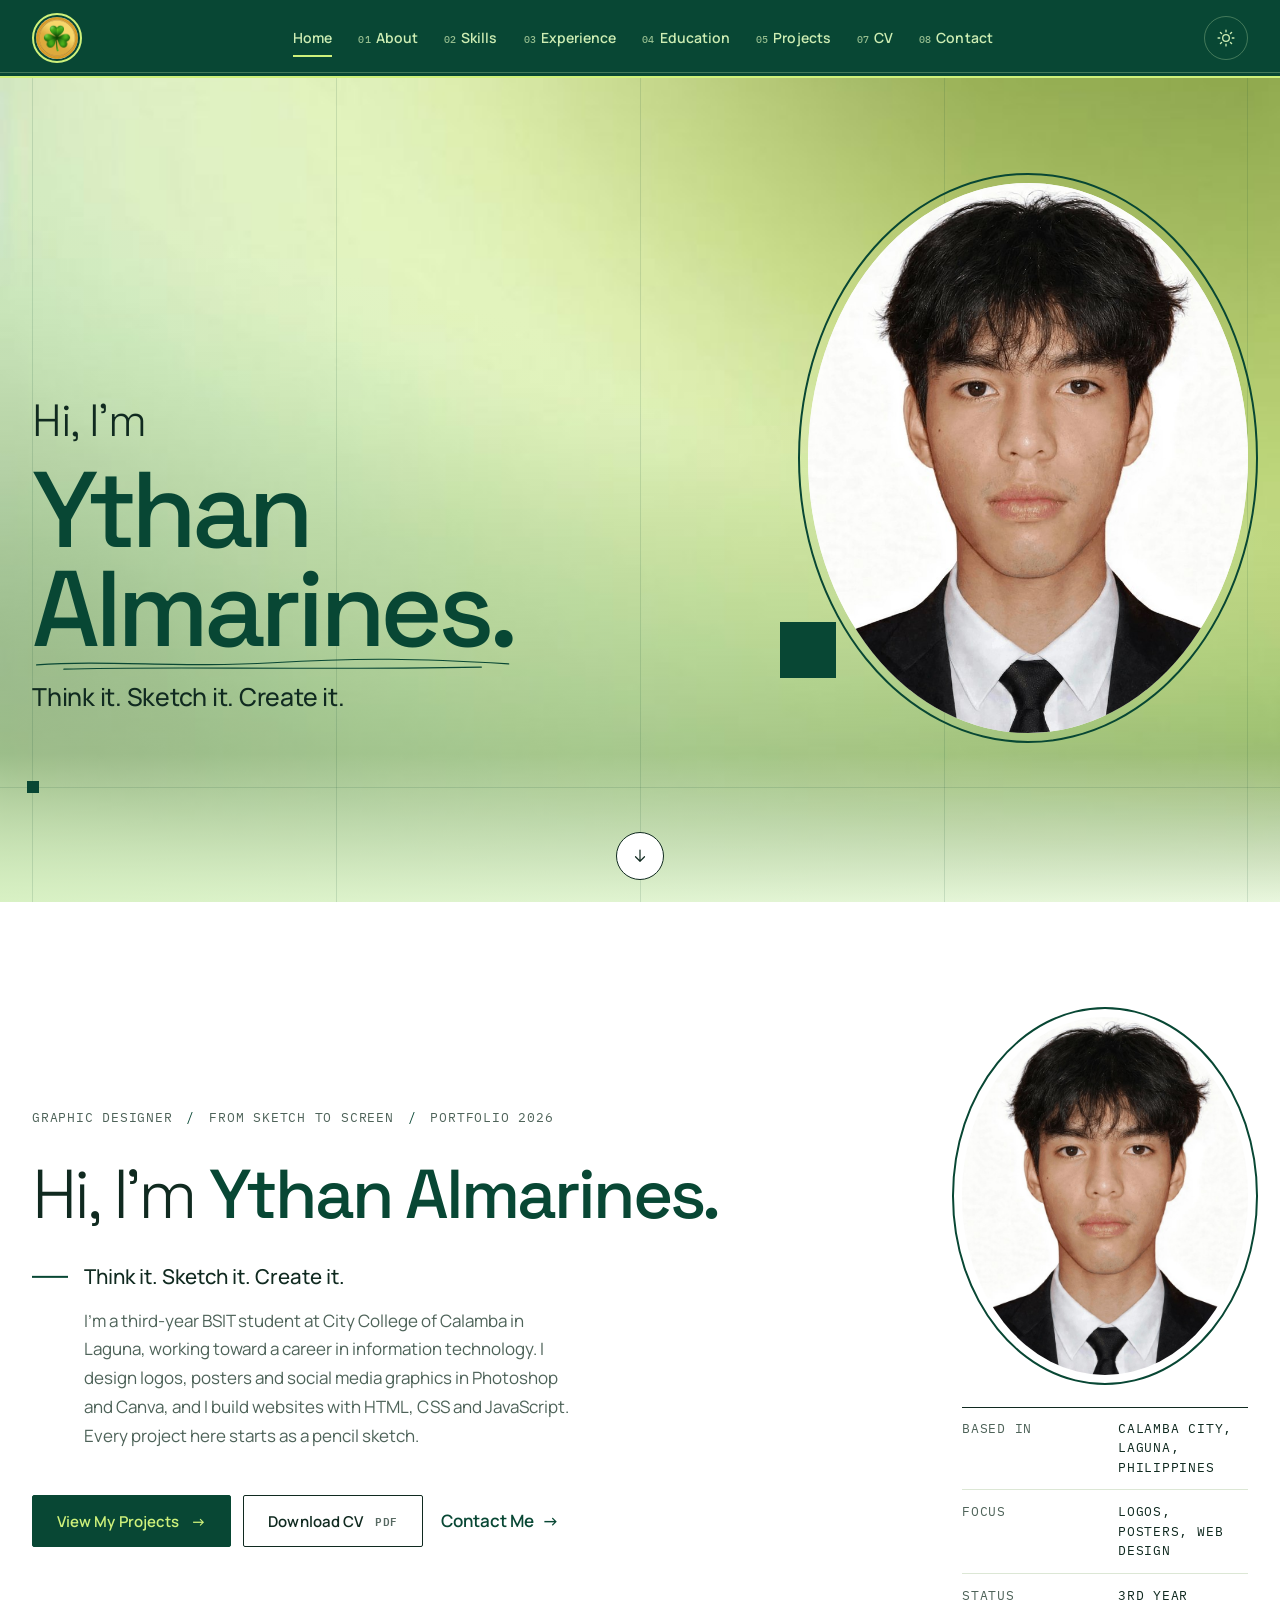
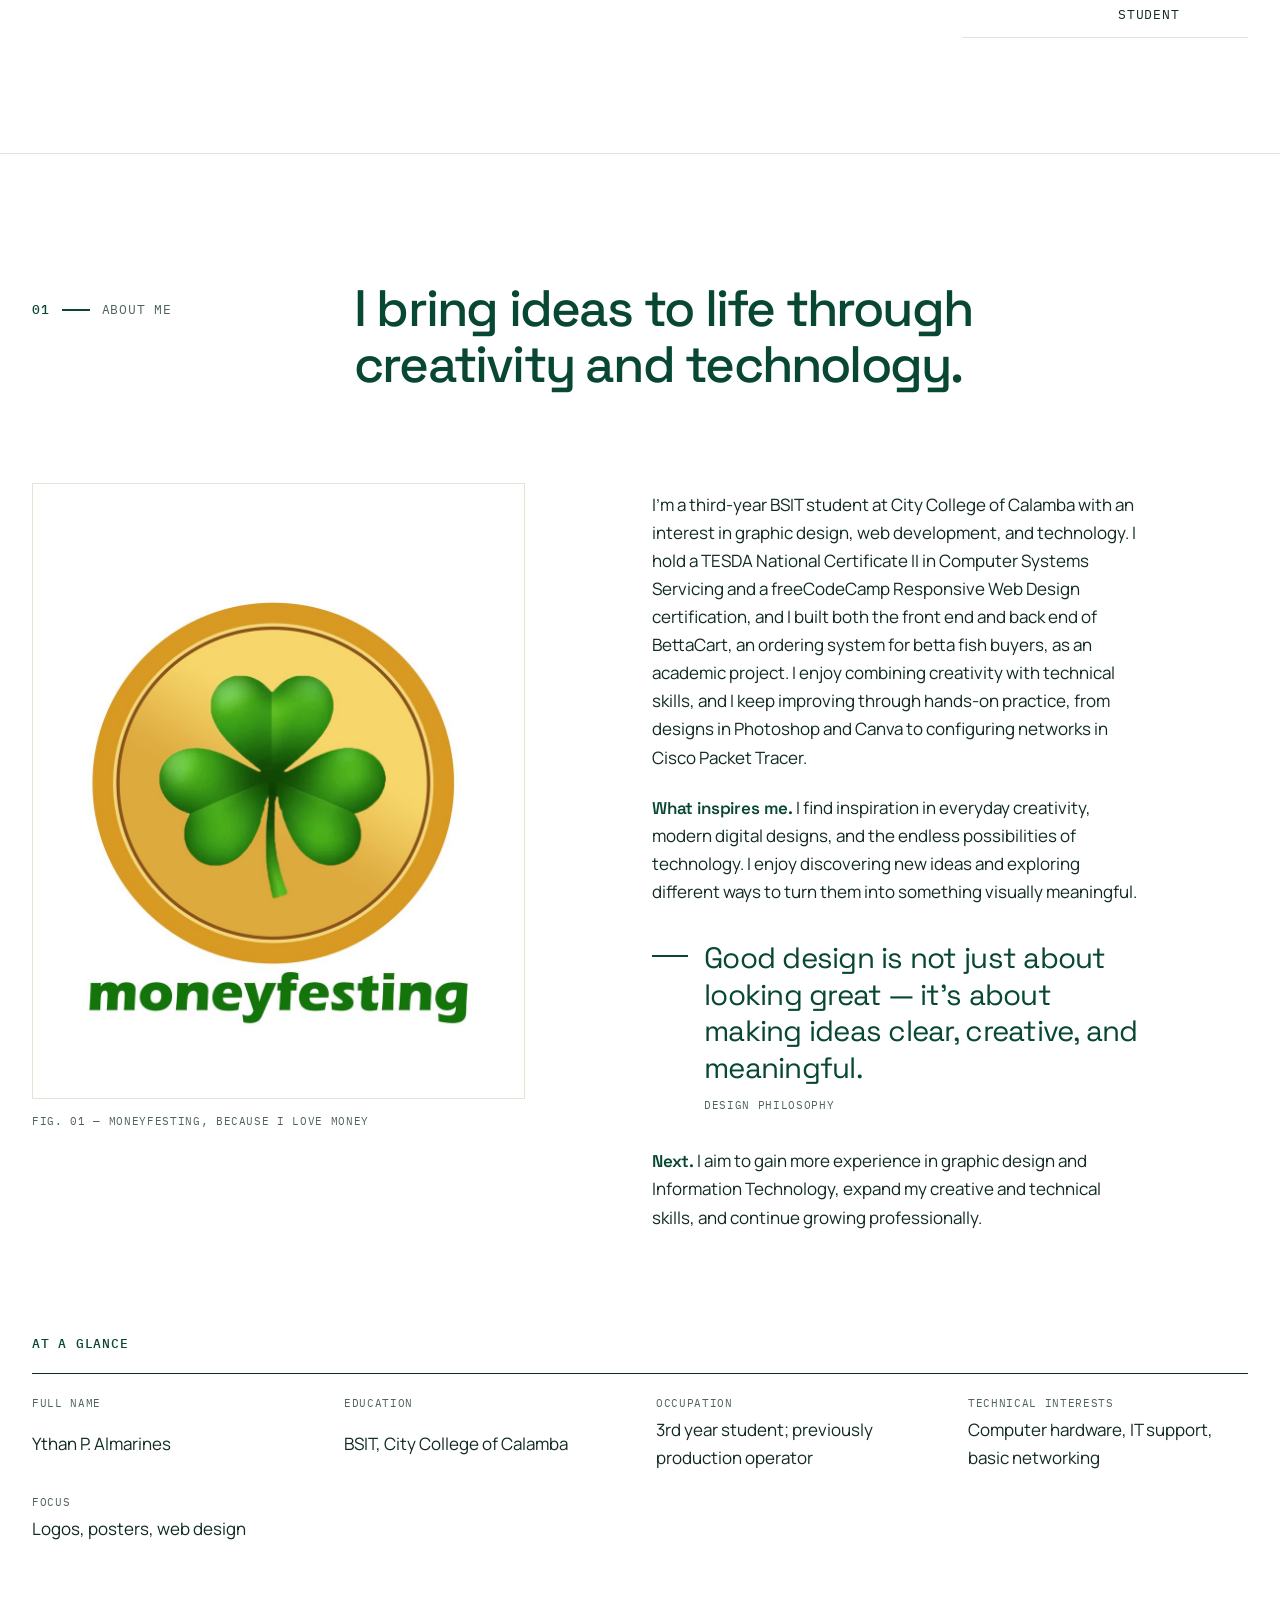
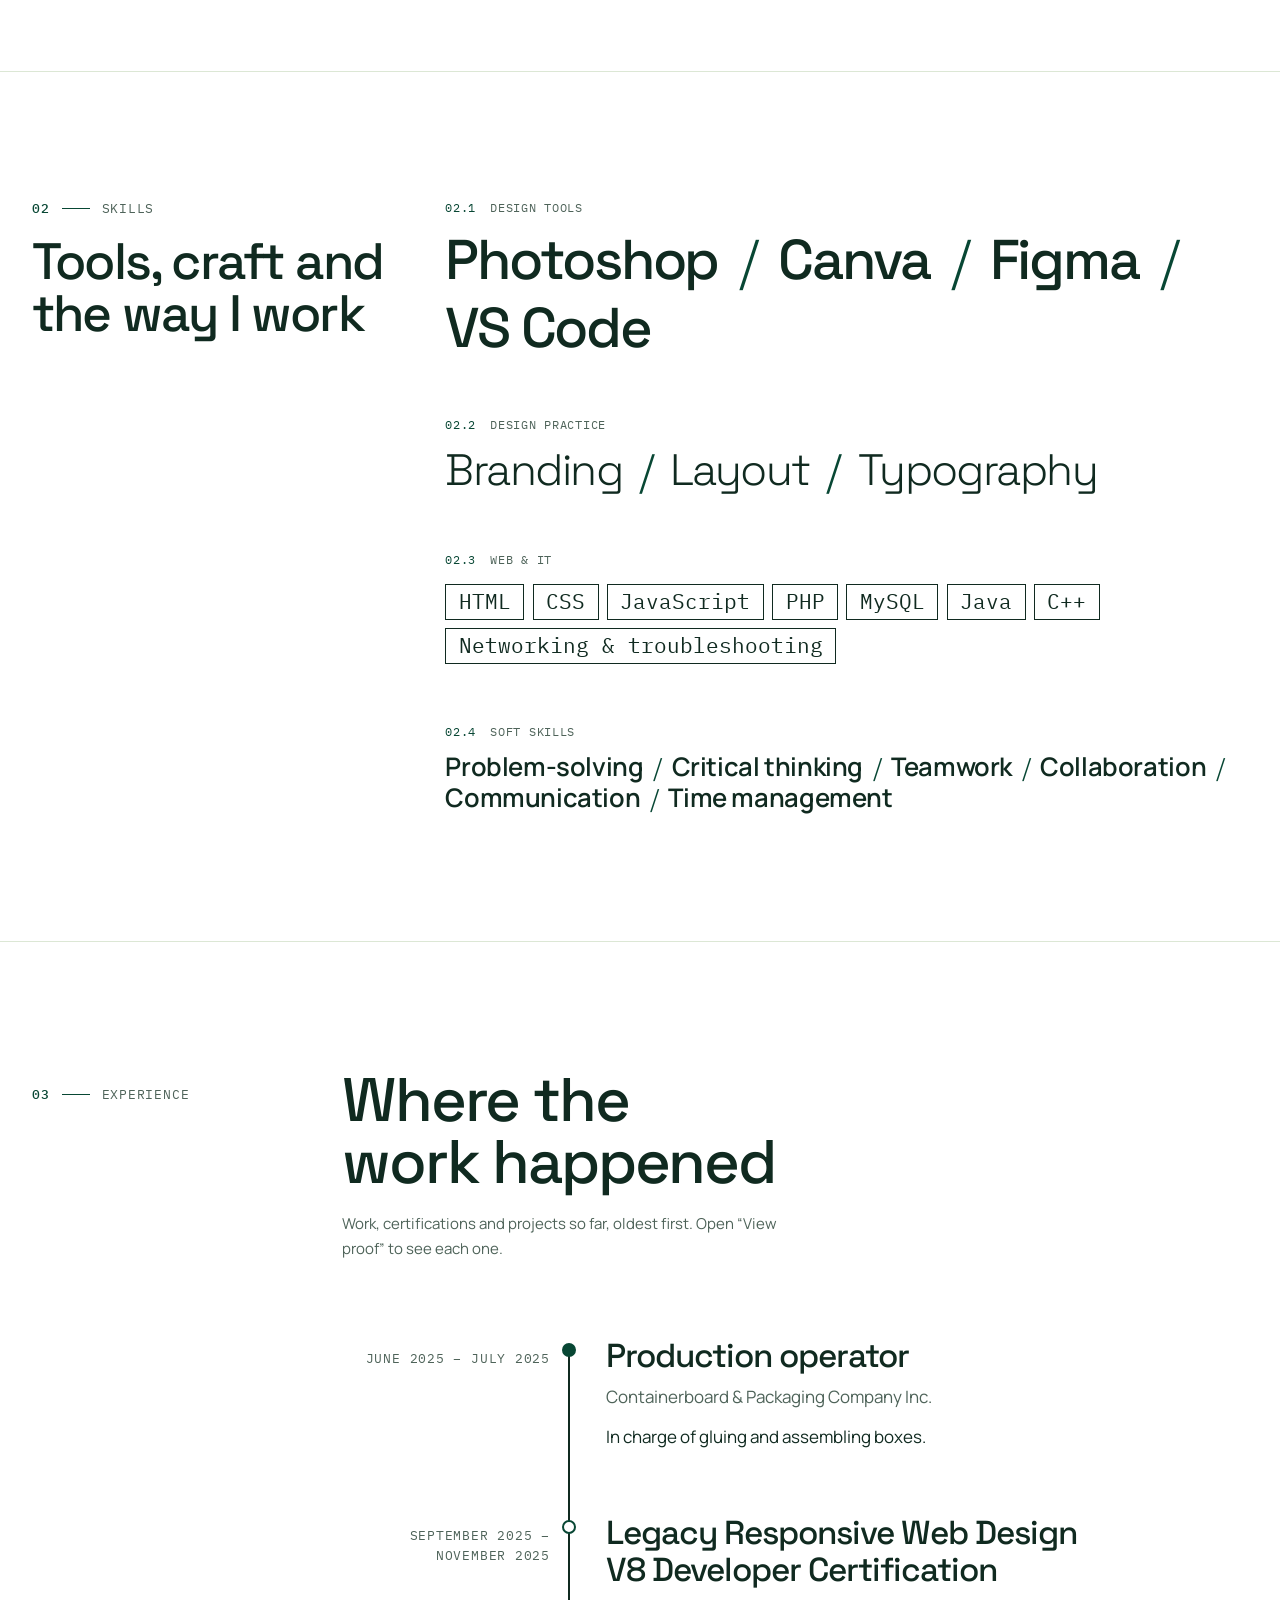
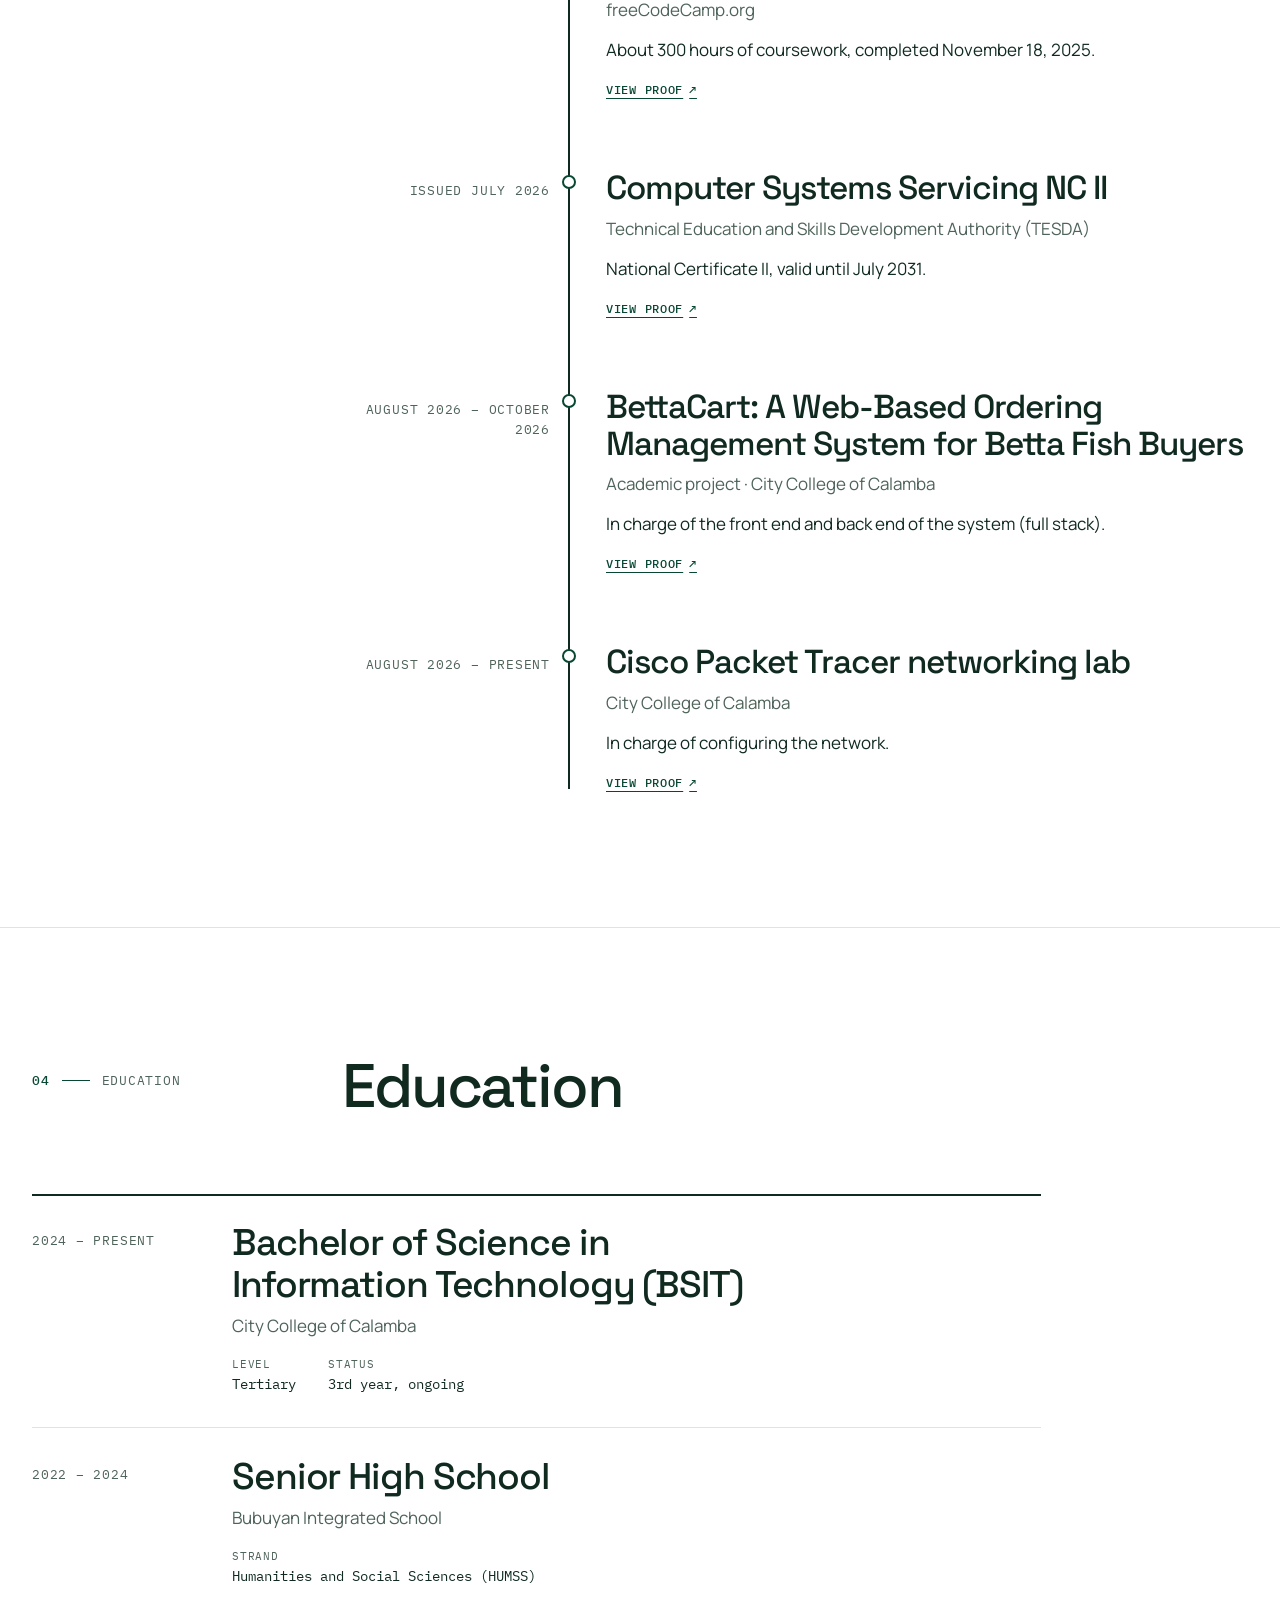
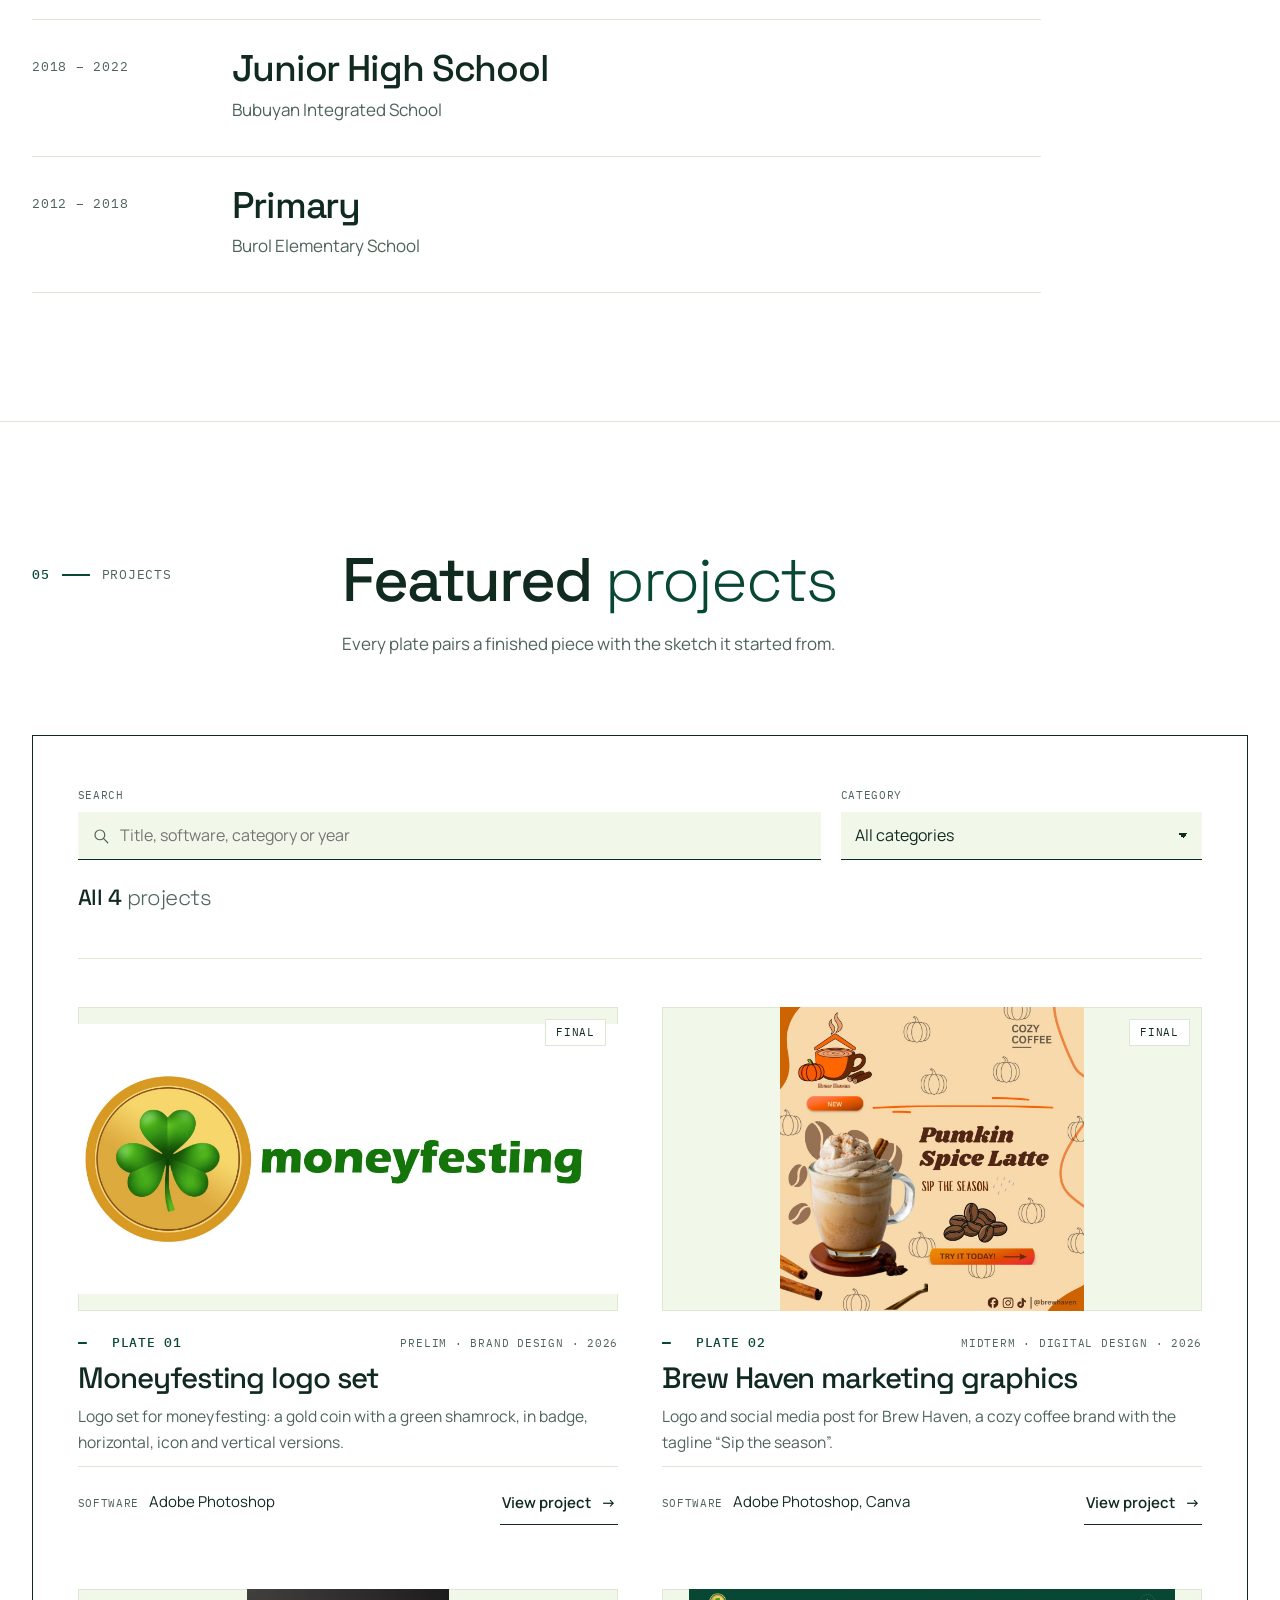
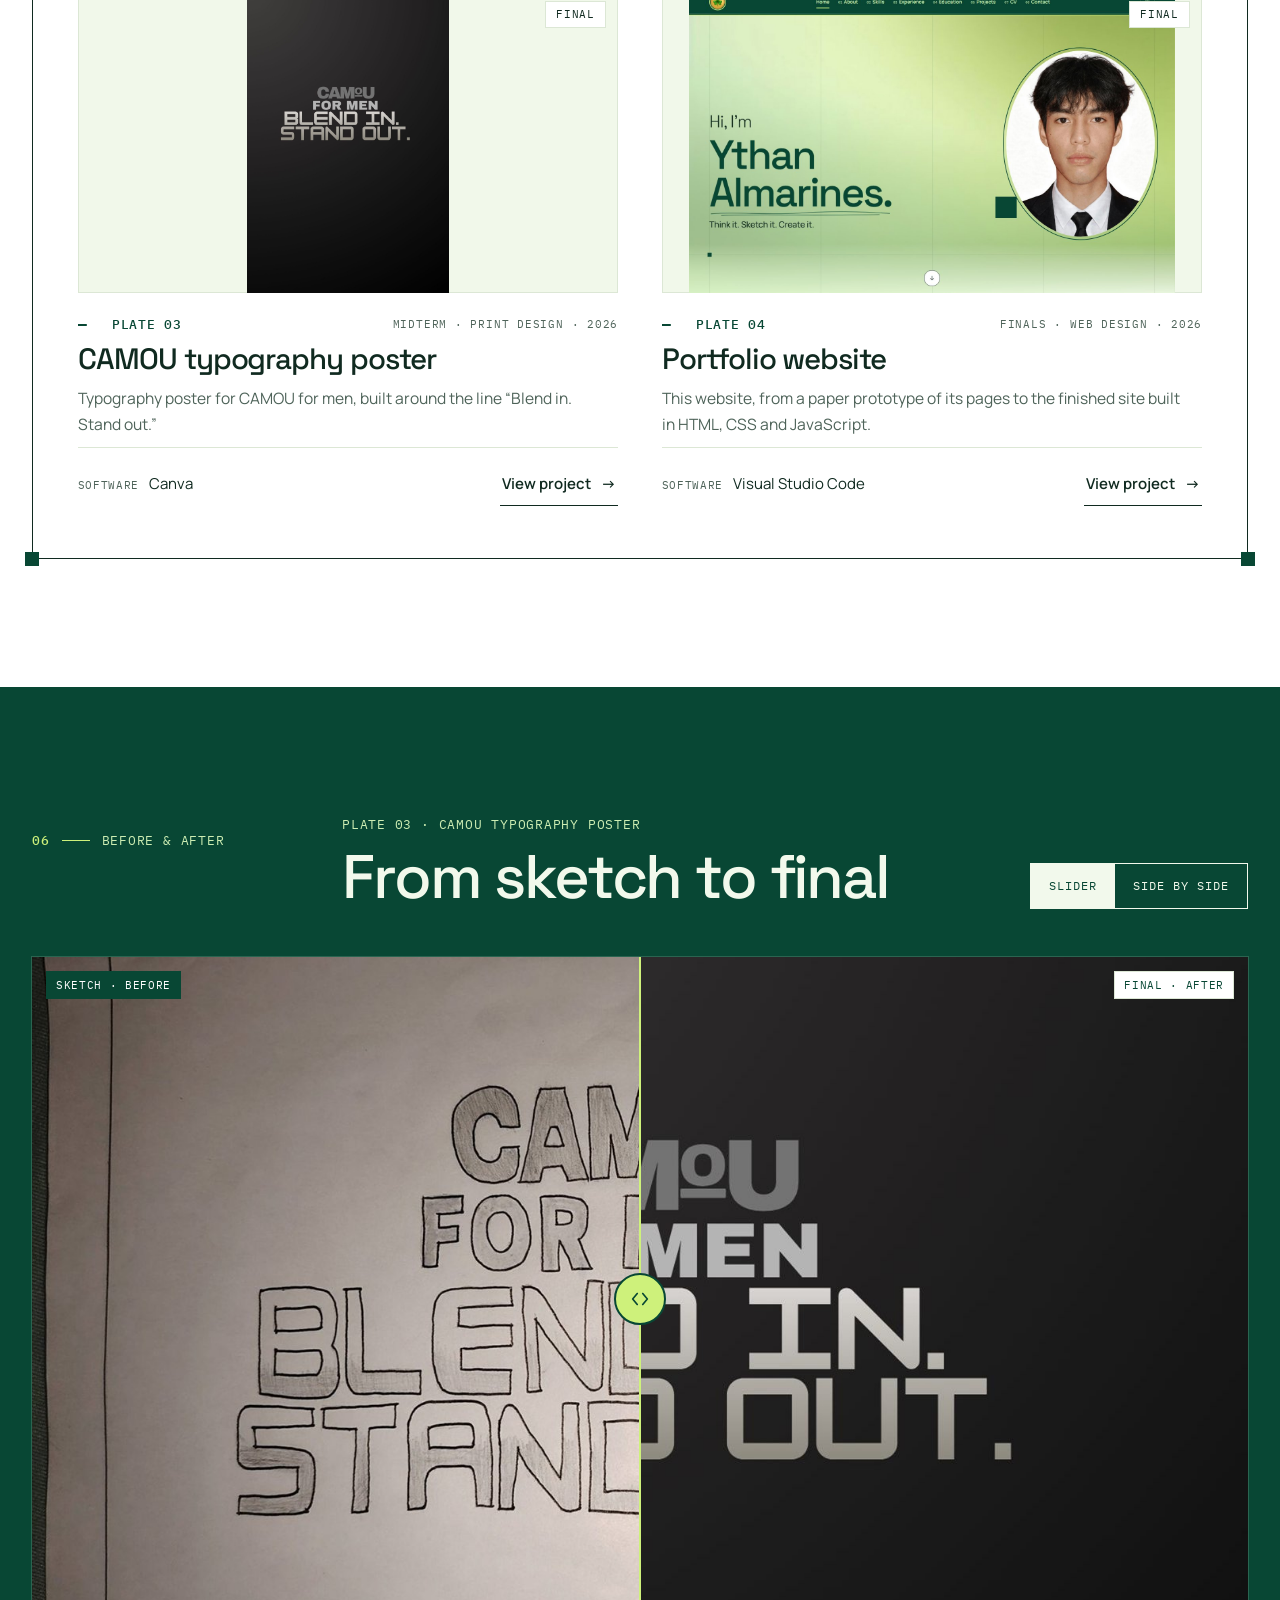
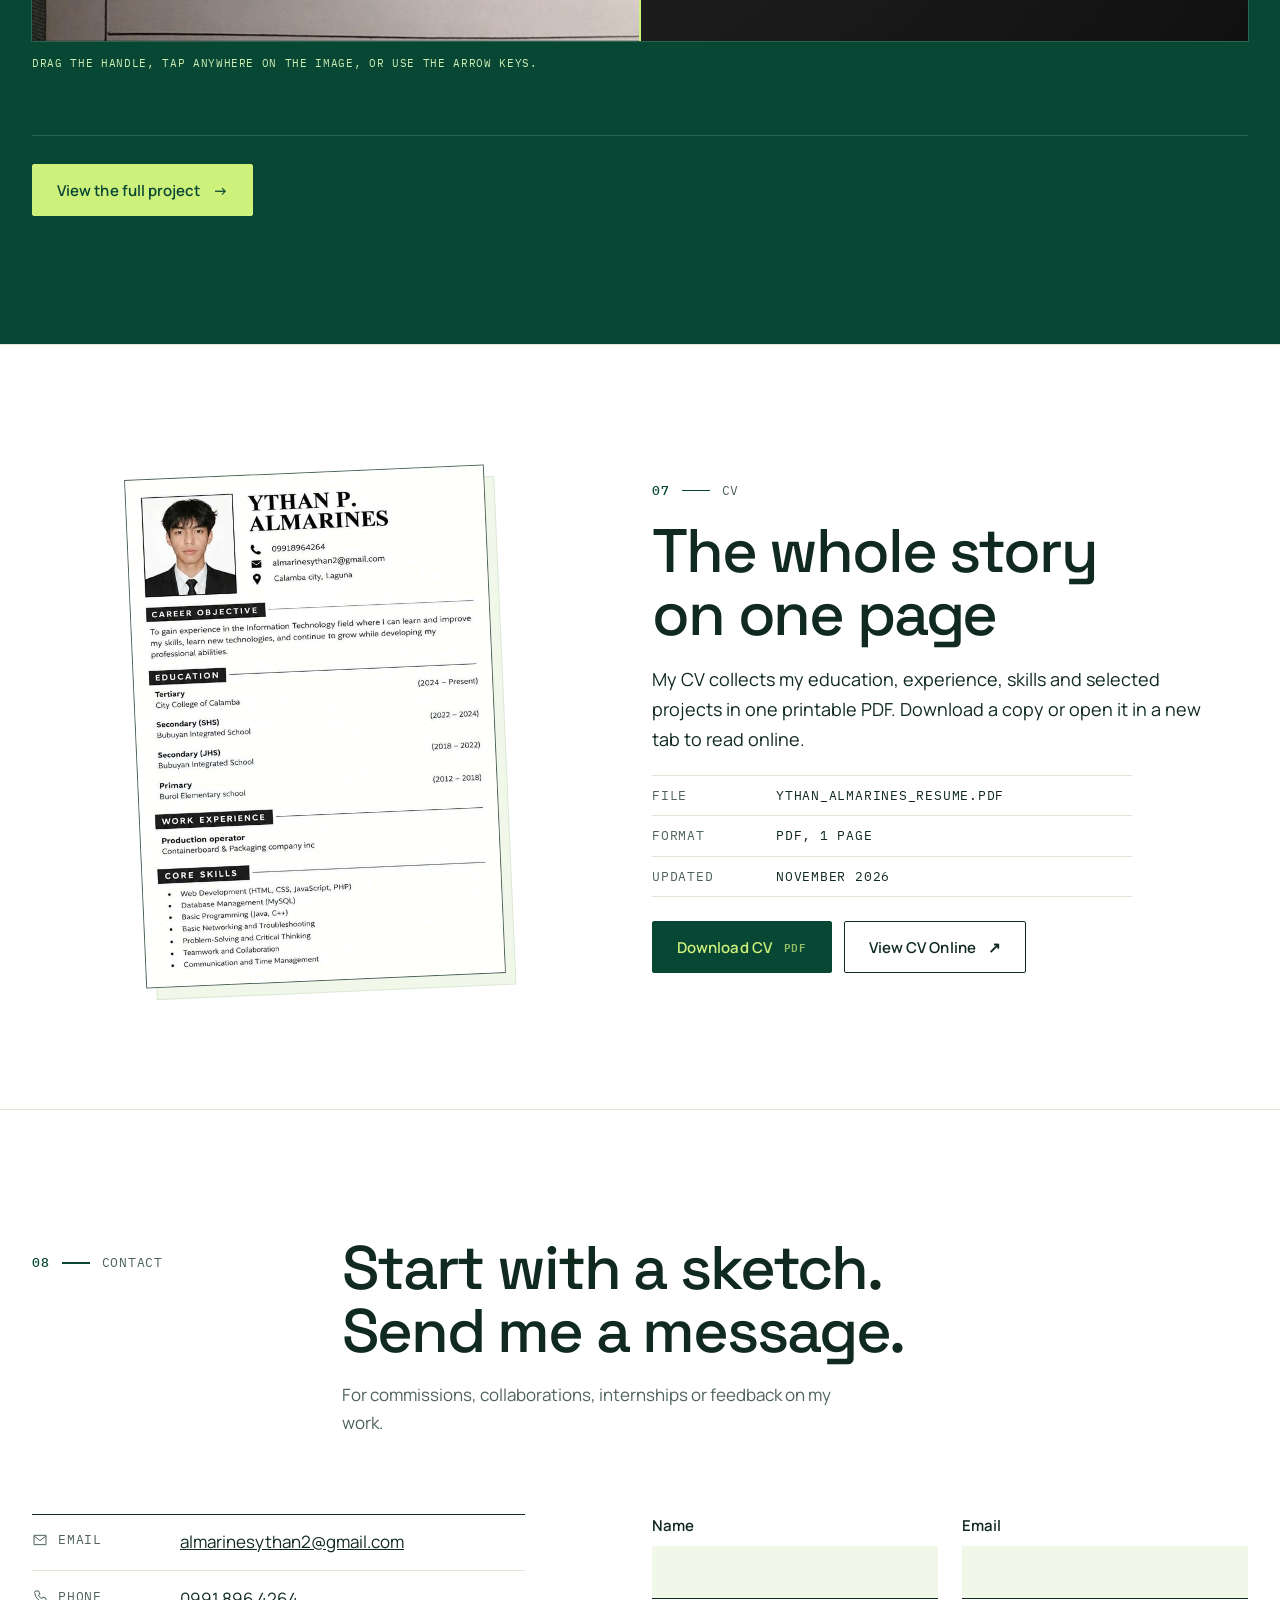
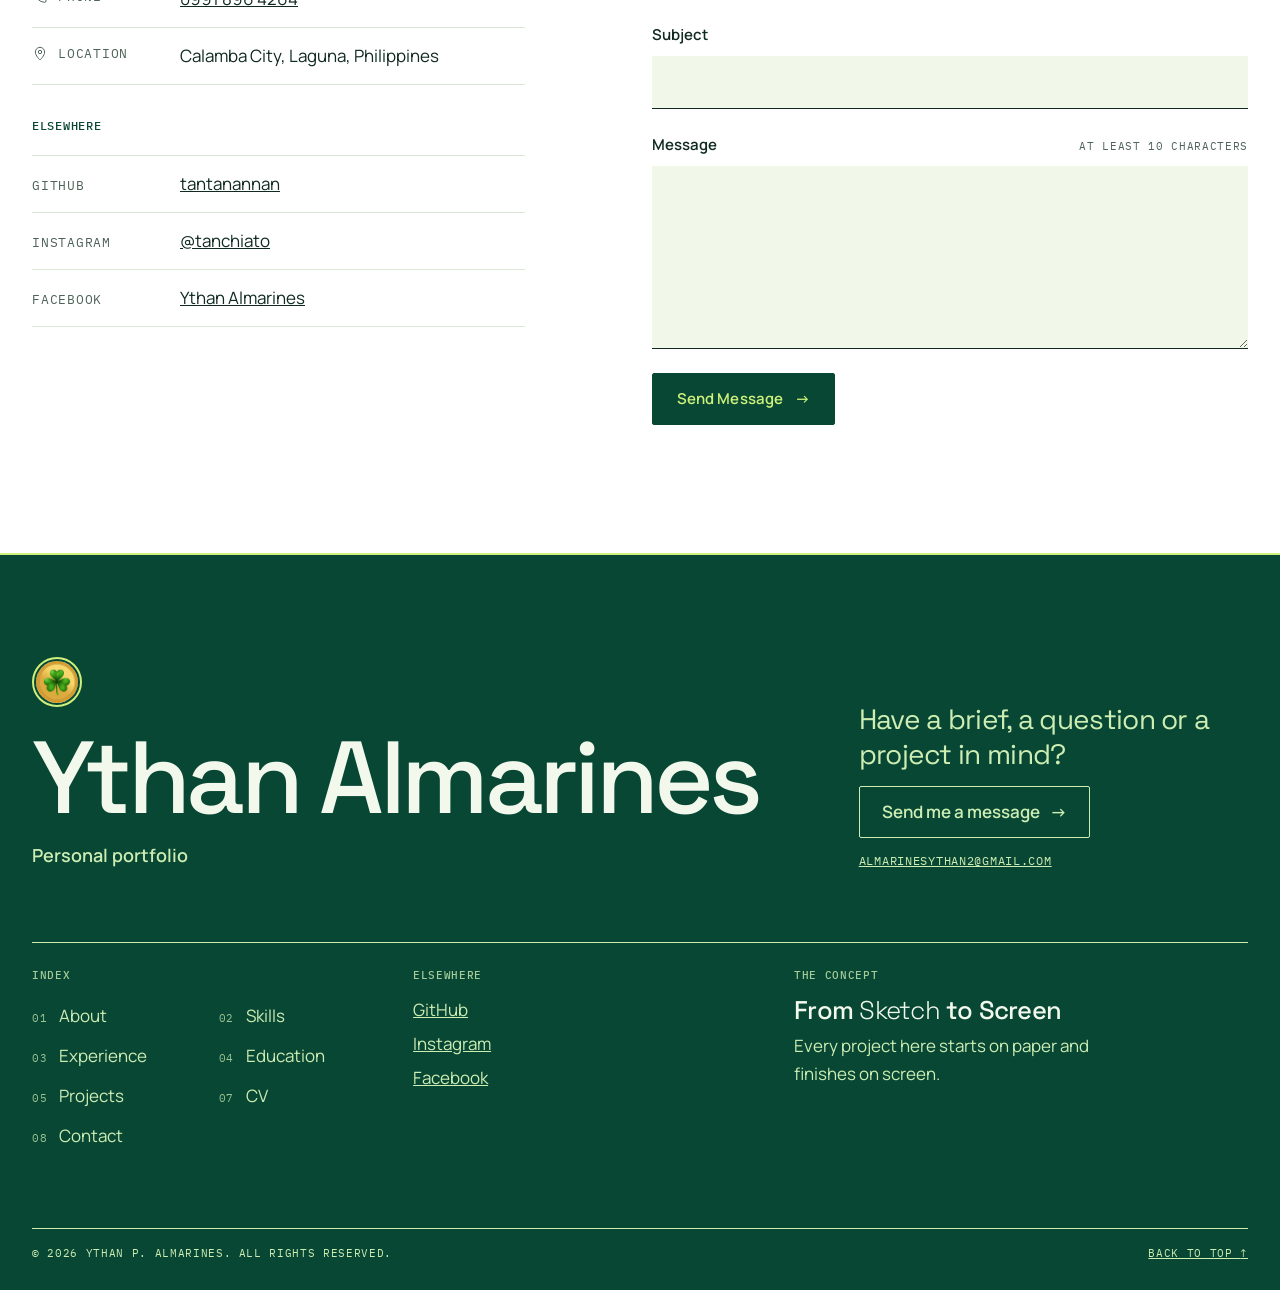
==== index.html @ 52cb1f26 "Add coin logo favicon and rename tab titles Browser tab icon from the existing logo (16, 32, ICO and" ====
<!DOCTYPE html>
<html lang="en">
<head>
  <meta charset="utf-8">
  <meta name="viewport" content="width=device-width, initial-scale=1, viewport-fit=cover">
  <title>Almarines_Ythan_portfolio</title>
  <!-- Browser tab icon: the coin logo (images/favicon/) -->
  <link rel="icon" href="images/favicon/favicon.ico" sizes="any">
  <link rel="icon" type="image/png" sizes="32x32" href="images/favicon/favicon-32.png">
  <link rel="icon" type="image/png" sizes="16x16" href="images/favicon/favicon-16.png">
  <link rel="apple-touch-icon" href="images/favicon/apple-touch-icon.png">
  <meta name="description" content="From Sketch to Screen: a graphic design portfolio that follows each idea from paper sketch to finished digital artwork.">
  <link rel="preconnect" href="https://fonts.googleapis.com">
  <link rel="preconnect" href="https://fonts.gstatic.com" crossorigin>
  <link rel="stylesheet" href="https://fonts.googleapis.com/css2?family=IBM+Plex+Mono:wght@400;500&family=Manrope:wght@400;500;600;700&family=Space+Grotesk:wght@300;400;500;600&display=swap">
  <link rel="stylesheet" href="css/style.css">
  <!-- Before first paint: apply a saved theme, and allow motion unless the visitor asked for less.
       If this does not run, the page simply shows without animation. -->
  <script>(function (d) { d.classList.add('js'); try { var t = localStorage.getItem('sts-theme'); if (t === 'dark' || t === 'light') d.setAttribute('data-theme', t); } catch (e) {} if (!matchMedia('(prefers-reduced-motion: reduce)').matches) d.classList.add('motion'); })(document.documentElement);</script>
</head>
<!-- data-root="" means this page is in the main folder. Project pages use "../../". -->
<body data-root="">
<a class="skip" href="#main">Skip to content</a>

<header class="site-header">
  <div class="wrap">
    <a class="logo" href="#home" aria-label="Logo, back to the top of the homepage">
      <img src="images/logo/logo.jpg" alt="" width="192" height="192" decoding="async">
    </a>
    <nav class="nav-desktop" aria-label="Main">
      <ul>
        <li><a href="#home">Home</a></li>
        <li><a href="#about"><sup>01</sup>About</a></li>
        <li><a href="#skills"><sup>02</sup>Skills</a></li>
        <li><a href="#experience"><sup>03</sup>Experience</a></li>
        <li><a href="#education"><sup>04</sup>Education</a></li>
        <li><a href="#projects"><sup>05</sup>Projects</a></li>
        <li><a href="#cv"><sup>07</sup>CV</a></li>
        <li><a href="#contact"><sup>08</sup>Contact</a></li>
      </ul>
    </nav>
    <div class="header-tools">
      <button class="icon-btn theme-btn" id="theme-toggle" type="button" aria-label="Switch to dark theme">
        <svg class="sun" viewBox="0 0 24 24" aria-hidden="true" fill="none" stroke="currentColor" stroke-width="1.6" stroke-linecap="round"><circle cx="12" cy="12" r="4"/><path d="M12 2.5v2M12 19.5v2M2.5 12h2M19.5 12h2M5.3 5.3l1.4 1.4M17.3 17.3l1.4 1.4M5.3 18.7l1.4-1.4M17.3 6.7l1.4-1.4"/></svg>
        <svg class="moon" viewBox="0 0 24 24" aria-hidden="true" fill="none" stroke="currentColor" stroke-width="1.6" stroke-linecap="round" stroke-linejoin="round"><path d="M20 14.5A8 8 0 0 1 9.5 4a8 8 0 1 0 10.5 10.5z"/></svg>
      </button>
      <button class="icon-btn menu-btn" id="menu-open" type="button" aria-label="Open menu" aria-expanded="false" aria-controls="menu">
        <svg viewBox="0 0 24 24" aria-hidden="true" fill="none" stroke="currentColor" stroke-width="1.6" stroke-linecap="round"><path d="M3 8h18M3 16h18"/></svg>
      </button>
    </div>
  </div>
</header>

<div class="menu" id="menu" role="dialog" aria-modal="true" aria-label="Site menu" hidden>
  <div class="wrap">
    <div class="menu-top">
      <a class="logo" href="#home" aria-label="Logo, back to the top of the homepage">
        <img src="images/logo/logo.jpg" alt="" width="192" height="192" decoding="async">
      </a>
      <button class="icon-btn" id="menu-close" type="button" aria-label="Close menu">
        <svg viewBox="0 0 24 24" aria-hidden="true" fill="none" stroke="currentColor" stroke-width="1.6" stroke-linecap="round"><path d="M5 5l14 14M19 5L5 19"/></svg>
      </button>
    </div>
    <nav aria-label="Mobile">
      <ol>
        <li><a href="#home"><span class="num mono">00</span><span class="label">Home</span></a></li>
        <li><a href="#about"><span class="num mono">01</span><span class="label">About</span></a></li>
        <li><a href="#skills"><span class="num mono">02</span><span class="label">Skills</span></a></li>
        <li><a href="#experience"><span class="num mono">03</span><span class="label">Experience</span></a></li>
        <li><a href="#education"><span class="num mono">04</span><span class="label">Education</span></a></li>
        <li><a href="#projects"><span class="num mono">05</span><span class="label">Projects</span></a></li>
        <li><a href="#cv"><span class="num mono">07</span><span class="label">CV</span></a></li>
        <li><a href="#contact"><span class="num mono">08</span><span class="label">Contact</span></a></li>
      </ol>
    </nav>
    <p class="menu-foot mono">From Sketch to Screen &middot; Graphic design portfolio</p>
  </div>
</div>

<!-- INTRO COVER: the first screen, under the header. Only your photo, name and tagline.
     The backgrounds are images/cover/cover-light.jpg and images/cover/cover-dark.jpg, one per theme,
     set in css/style.css (INTRO COVER). To change one, replace that file. -->
<section class="intro" id="home" aria-labelledby="intro-name">
  <div class="intro-bg" aria-hidden="true">
    <div class="ib-layer ib-far" data-exit>
      <div class="wrap ib-grid"><span></span><span></span><span></span><span></span></div>
      <span class="ib-hline"></span>
    </div>
  </div>

  <div class="wrap intro-inner">
    <figure class="intro-photo" data-exit>
      <span class="ip-block" aria-hidden="true"></span>
      <div class="ip-mask">
        <!-- Your profile photo, one for each theme. Only the one that matches the theme is shown and downloaded.
             The frame is 4:5, so a square photo is trimmed a little at the sides. -->
        <div class="ip-inner">
          <img class="ip-img photo-light" src="images/profile-light-web.jpg" alt="Portrait of Ythan Almarines" width="960" height="960" loading="lazy" decoding="async" fetchpriority="high">
          <img class="ip-img photo-dark" src="images/profile-dark-web.jpg" alt="Portrait of Ythan Almarines wearing sunglasses" width="1000" height="1000" loading="lazy" decoding="async" fetchpriority="high">
        </div>
      </div>
    </figure>
    <div class="intro-text">
      <h1 class="intro-name" id="intro-name" data-exit>
        <span class="line"><span class="in-hi">Hi, I&rsquo;m</span></span>
        <span class="line"><span class="in-name">Ythan<br>Almarines<span class="in-dot">.</span><svg class="scribble" viewBox="0 0 600 40" preserveAspectRatio="none" aria-hidden="true"><path pathLength="1" d="M6 24 C 90 14, 190 30, 300 20 S 480 12, 594 22 M 40 32 C 160 26, 330 34, 560 28"/></svg></span></span>
      </h1>
      <p class="intro-tagline" data-exit><span>Think it. Sketch it. Create it.</span></p> <!-- Your tagline -->
    </div>
  </div>

  <a class="intro-cue" href="#main" data-exit><span class="cue-ring"><svg viewBox="0 0 24 24" aria-hidden="true"><path d="M12 4v15M6 13l6 6 6-6"/></svg></span><span class="sr-only">Scroll to the portfolio</span></a>
</section>


<main id="main">

  <!-- WELCOME: continues from the intro cover. A smaller, personal version of it: your photo, name and
       tagline again, with your introduction, the main actions and a few quick facts. -->
  <section class="hero" id="welcome" aria-labelledby="hero-title">
    <div class="wrap grid">
      <div class="hero-main" data-stagger=":scope > *">
        <p class="hero-eyebrow mono"><span>Graphic designer</span><span>From Sketch to Screen</span><span>Portfolio 2026</span></p>
        <h2 class="hero-title" id="hero-title"><span class="hi">Hi, I&rsquo;m</span> <span class="name">Ythan Almarines<span class="in-dot">.</span></span></h2>
        <p class="tagline">Think it. Sketch it. Create it.</p> <!-- Same tagline as the cover -->
        <p class="lead">I&rsquo;m a third-year BSIT student at City College of Calamba in Laguna, working toward a career in information technology. I design logos, posters and social media graphics in Photoshop and Canva, and I build websites with HTML, CSS and JavaScript. Every project here starts as a pencil sketch.</p> <!-- Introduction, written from your CV and your projects; edit freely -->
        <div class="hero-actions">
          <a class="btn btn-primary" href="#projects">View My Projects <span class="arr" aria-hidden="true">&rarr;</span></a>
          <a class="btn btn-outline" href="#cv">Download CV <span class="mono">PDF</span></a>
          <a class="link-arrow" href="#contact">Contact Me <span class="arr" aria-hidden="true">&rarr;</span></a>
        </div>
      </div>

      <figure class="hero-side" data-stagger=":scope > *">
        <div class="portrait">
          <!-- Your profile photo, one for each theme, shown as an oval -->
          <img class="photo-light" src="images/profile-light-web.jpg" alt="Portrait of Ythan Almarines" width="960" height="960" loading="lazy" decoding="async">
          <img class="photo-dark" src="images/profile-dark-web.jpg" alt="Portrait of Ythan Almarines wearing sunglasses" width="1000" height="1000" loading="lazy" decoding="async">
        </div>
      </figure>

      <dl class="hero-facts mono rule-draw" data-stagger=":scope > div">
        <div><dt>Based in</dt><dd>Calamba City, Laguna, Philippines</dd></div>
        <div><dt>Focus</dt><dd>Logos, posters, web design</dd></div> <!-- From your projects; edit freely -->
        <div><dt>Status</dt><dd>3rd year student</dd></div>
      </dl>
    </div>
  </section>

  <!-- ABOUT: a magazine profile. One big opening line, then image and text side by side. -->
  <section class="section about" id="about" aria-labelledby="about-title">
    <div class="wrap">
      <div class="about-top reveal">
        <p class="sec-index mono"><span class="n">01</span><span id="about-title" class="as-h2" role="heading" aria-level="2">About me</span></p>
        <p class="about-lede">I bring ideas to life through creativity and technology.</p>
      </div>
      <div class="grid about-grid">
        <figure class="about-figure reveal" data-reveal="zoom">
          <!-- Web copy of images/VERTICAL LOGO.jpg (1000 px) -->
          <div class="about-img"><img src="images/about-vertical-logo.jpg" alt="Moneyfesting vertical logo: a gold coin with a green shamrock above the word moneyfesting" width="1000" height="1000" loading="lazy" decoding="async"></div>
          <figcaption class="mono">Fig. 01 &mdash; Moneyfesting, because I love money</figcaption>
        </figure>

        <div class="about-body" data-stagger=":scope > *">
          <p class="about-p">I&rsquo;m a third-year BSIT student at City College of Calamba with an interest in graphic design, web development, and technology. I hold a TESDA National Certificate II in Computer Systems Servicing and a freeCodeCamp Responsive Web Design certification, and I built both the front end and back end of BettaCart, an ordering system for betta fish buyers, as an academic project. I enjoy combining creativity with technical skills, and I keep improving through hands-on practice, from designs in Photoshop and Canva to configuring networks in Cisco Packet Tracer.</p> <!-- Biography: your text, updated with your experience; edit freely -->
          <p class="about-p"><strong>What inspires me.</strong> I find inspiration in everyday creativity, modern digital designs, and the endless possibilities of technology. I enjoy discovering new ideas and exploring different ways to turn them into something visually meaningful.</p>
          <blockquote class="about-quote">
            <p>Good design is not just about looking great &mdash; it&rsquo;s about making ideas clear, creative, and meaningful.</p>
            <footer class="mono">Design philosophy</footer>
          </blockquote>
          <p class="about-p"><strong>Next.</strong> I aim to gain more experience in graphic design and Information Technology, expand my creative and technical skills, and continue growing professionally.</p>
        </div>
      </div>

      <div class="glance">
        <p class="glance-title mono reveal">At a glance</p>
        <dl class="rule-draw" data-stagger=":scope > div">
          <div><dt class="mono">Full name</dt><dd>Ythan P. Almarines</dd></div>
          <div><dt class="mono">Education</dt><dd>BSIT, City College of Calamba</dd></div>
          <div><dt class="mono">Occupation</dt><dd>3rd year student; previously production operator</dd></div>
          <div><dt class="mono">Technical interests</dt><dd>Computer hardware, IT support, basic networking</dd></div>
          <div><dt class="mono">Focus</dt><dd>Logos, posters, web design</dd></div> <!-- Same as the Focus fact in the welcome section -->
        </dl>
      </div>
    </div>
  </section>

  <!-- SKILLS: a typographic index. Each group is set the way that kind of skill looks. -->
  <section class="section skills" id="skills" aria-labelledby="skills-title">
    <div class="wrap grid">
      <header class="skills-head reveal">
        <p class="sec-index mono"><span class="n">02</span><span>Skills</span></p>
        <h2 class="sec-title" id="skills-title">Tools, craft and the way I work</h2>
      </header>
      <div class="skills-body">
        <div class="sk sk-tools" data-stagger=":scope > .sk-cat, :scope > .sk-list > li">
          <h3 class="sk-cat mono"><span>02.1</span>Design tools</h3>
          <ul class="sk-list">
            <li>Photoshop</li><li>Canva</li><li>Figma</li><li>VS Code</li> <!-- Photoshop, Canva, VS Code: your project screenshots; Figma: your wireframe -->
          </ul>
        </div>
        <div class="sk sk-practice" data-stagger=":scope > .sk-cat, :scope > .sk-list > li">
          <h3 class="sk-cat mono"><span>02.2</span>Design practice</h3>
          <ul class="sk-list">
            <li>Branding</li><li>Layout</li><li>Typography</li> <!-- Each shown by a project: logo sets, posters and post, CAMOU typography poster -->
          </ul>
        </div>
        <div class="sk sk-web" data-stagger=":scope > .sk-cat, :scope > .sk-list > li">
          <h3 class="sk-cat mono"><span>02.3</span>Web &amp; IT</h3>
          <ul class="sk-list">
            <li>HTML</li><li>CSS</li><li>JavaScript</li><li>PHP</li><li>MySQL</li><li>Java</li><li>C++</li><li>Networking &amp; troubleshooting</li> <!-- From the core skills on your CV -->
          </ul>
        </div>
        <div class="sk sk-soft" data-stagger=":scope > .sk-cat, :scope > .sk-list > li">
          <h3 class="sk-cat mono"><span>02.4</span>Soft skills</h3>
          <ul class="sk-list">
            <li>Problem-solving</li><li>Critical thinking</li><li>Teamwork</li><li>Collaboration</li><li>Communication</li><li>Time management</li> <!-- From the core skills on your CV -->
          </ul>
        </div>
      </div>
    </div>
  </section>

  <!-- EXPERIENCE: one continuous pencil line through time -->
  <section class="section experience" id="experience" aria-labelledby="exp-title">
    <div class="wrap">
      <header class="grid sec-head reveal">
        <p class="sec-index mono"><span class="n">03</span><span>Experience</span></p>
        <h2 class="sec-title" id="exp-title">Where the work happened</h2>
        <p class="sec-dek">Work, certifications and projects so far, oldest first. Open &ldquo;View proof&rdquo; to see each one.</p>
      </header>
      <ol class="timeline" id="timeline" data-stagger=":scope > .entry">
        <!-- From the work experience on your CV. To add a role, copy this <li> block. -->
        <li class="entry">
          <p class="entry-dates mono">June 2025 &ndash; July 2025</p>
          <div class="entry-main">
            <h3>Production operator</h3>
            <p class="org">Containerboard &amp; Packaging Company Inc.</p>
            <p class="entry-text">In charge of gluing and assembling boxes.</p>
          </div>
        </li>
        <!-- Proof images: web copies in images/proof/ (your originals stay in images/) -->
        <li class="entry">
          <p class="entry-dates mono">September 2025 &ndash; November 2025</p>
          <div class="entry-main">
            <h3>Legacy Responsive Web Design V8 Developer Certification</h3>
            <p class="org">freeCodeCamp.org</p>
            <p class="entry-text">About 300 hours of coursework, completed November 18, 2025.</p>
            <p class="entry-proof"><a class="proof-link mono" href="images/proof/freecodecamp.png" data-proof="freeCodeCamp certificate, Legacy Responsive Web Design V8">View proof <span aria-hidden="true">&nearr;</span></a></p>
          </div>
        </li>
        <li class="entry">
          <p class="entry-dates mono">Issued July 2026</p>
          <div class="entry-main">
            <h3>Computer Systems Servicing NC II</h3>
            <p class="org">Technical Education and Skills Development Authority (TESDA)</p>
            <p class="entry-text">National Certificate II, valid until July 2031.</p>
            <p class="entry-proof"><a class="proof-link mono" href="images/proof/ncii.jpg" data-proof="TESDA National Certificate II, Computer Systems Servicing">View proof <span aria-hidden="true">&nearr;</span></a></p>
          </div>
        </li>
        <li class="entry">
          <p class="entry-dates mono">August 2026 &ndash; October 2026</p>
          <div class="entry-main">
            <h3>BettaCart: A Web-Based Ordering Management System for Betta Fish Buyers</h3>
            <p class="org">Academic project &middot; City College of Calamba</p>
            <p class="entry-text">In charge of the front end and back end of the system (full stack).</p>
            <p class="entry-proof"><a class="proof-link mono" href="images/proof/bettacart.jpg" data-proof="BettaCart home page, running locally">View proof <span aria-hidden="true">&nearr;</span></a></p>
          </div>
        </li>
        <li class="entry">
          <p class="entry-dates mono">August 2026 &ndash; Present</p>
          <div class="entry-main">
            <h3>Cisco Packet Tracer networking lab</h3>
            <p class="org">City College of Calamba</p>
            <p class="entry-text">In charge of configuring the network.</p>
            <p class="entry-proof"><a class="proof-link mono" href="images/proof/networking.jpg" data-proof="Network topology in Cisco Packet Tracer">View proof <span aria-hidden="true">&nearr;</span></a></p>
          </div>
        </li>
      </ol>
    </div>
  </section>

  <!-- EDUCATION -->
  <section class="section edu-band" id="education" aria-labelledby="edu-title">
    <div class="wrap">
      <header class="grid sec-head reveal">
        <p class="sec-index mono"><span class="n">04</span><span>Education</span></p>
        <h2 class="sec-title" id="edu-title">Education</h2>
      </header>
      <div class="grid">
        <div class="edu-main">
          <ol class="edu-list rule-draw" data-stagger=":scope > li">
            <!-- From the education on your CV, newest first -->
            <li class="edu-entry">
              <p class="edu-years mono">2024 &ndash; Present</p>
              <div class="edu-body">
                <h3>Bachelor of Science in Information Technology (BSIT)</h3>
                <p class="edu-school">City College of Calamba</p>
                <dl class="edu-meta mono">
                  <div><dt>Level</dt><dd>Tertiary</dd></div>
                  <div><dt>Status</dt><dd>3rd year, ongoing</dd></div>
                </dl>
              </div>
            </li>
            <li class="edu-entry">
              <p class="edu-years mono">2022 &ndash; 2024</p>
              <div class="edu-body">
                <h3>Senior High School</h3>
                <p class="edu-school">Bubuyan Integrated School</p>
                <dl class="edu-meta mono">
                  <div><dt>Strand</dt><dd>Humanities and Social Sciences (HUMSS)</dd></div>
                </dl>
              </div>
            </li>
            <li class="edu-entry">
              <p class="edu-years mono">2018 &ndash; 2022</p>
              <div class="edu-body">
                <h3>Junior High School</h3>
                <p class="edu-school">Bubuyan Integrated School</p>
              </div>
            </li>
            <li class="edu-entry">
              <p class="edu-years mono">2012 &ndash; 2018</p>
              <div class="edu-body">
                <h3>Primary</h3>
                <p class="edu-school">Burol Elementary School</p>
              </div>
            </li>
          </ol>
        </div>
      </div>
    </div>
  </section>

  <!-- PROJECTS: exhibition plates, rendered from the PROJECTS array in the script below -->
  <section class="section projects" id="projects" aria-labelledby="proj-title">
    <div class="wrap">
      <header class="grid sec-head reveal">
        <p class="sec-index mono"><span class="n">05</span><span>Projects</span></p>
        <h2 class="sec-title" id="proj-title">Featured <em>projects</em></h2>
        <p class="sec-dek">Every plate pairs a finished piece with the sketch it started from.<span id="sample-note" hidden> The plates below are <strong>sample records</strong> for testing the layout and filters, not real work.</span></p>
      </header>

      <!-- The framed exhibition wall, like the box in the original wireframe -->
      <div class="proj-frame">
        <form class="filters reveal" data-reveal="fade" id="filters" role="search" aria-label="Search and filter projects">
          <div class="f-search">
            <label for="q" class="mono">Search</label>
            <div class="f-search-box">
              <svg viewBox="0 0 24 24" aria-hidden="true"><circle cx="10.5" cy="10.5" r="6.5"/><path d="M15.5 15.5L21 21"/></svg>
              <input id="q" type="search" placeholder="Title, software, category or year" autocomplete="off">
            </div>
          </div>
          <div class="f-sel"><label for="f-cat" class="mono">Category</label><select id="f-cat"><option value="">All categories</option></select></div>
          <div class="f-foot">
            <p class="f-count" id="f-count" role="status" aria-live="polite"></p>
            <button class="f-reset" id="f-reset" type="reset">Clear search and category</button>
          </div>
        </form>

        <ol class="plates" id="plates" aria-label="Projects" data-stagger=":scope > .plate" data-each></ol>
        <div class="empty" id="empty" hidden>
          <p class="empty-title">Nothing on the wall for that.</p>
          <p id="empty-text"></p>
          <button class="btn btn-outline" type="button" id="empty-reset">Show all projects</button>
        </div>
      </div>
    </div>
  </section>

  <!-- FEATURED: the before-and-after centerpiece, set on a dark lightbox band -->
  <section class="featured" id="featured" aria-labelledby="feat-title">
    <div class="wrap">
      <header class="feat-head grid reveal">
        <p class="sec-index mono"><span class="n">06</span><span>Before &amp; After</span></p>
        <div class="feat-titles">
          <p class="feat-tag mono" id="feat-plate"></p>
          <h2 class="feat-title" id="feat-title"></h2>
        </div>
        <div class="view-toggle" role="group" aria-label="Comparison view">
          <button type="button" class="vt-btn" data-view="slider" aria-pressed="true">Slider</button>
          <button type="button" class="vt-btn" data-view="split" aria-pressed="false">Side by side</button>
        </div>
      </header>

      <div class="compare" id="compare" data-view="slider" style="--pos: 50%">
        <div class="cmp-stage">
          <figure class="cmp-layer cmp-after" aria-label="Final, after">
            <div class="cmp-media" data-slot="after"></div>
            <figcaption class="cmp-label cmp-label-r mono">Final &middot; After</figcaption>
          </figure>
          <figure class="cmp-layer cmp-before" aria-label="Sketch, before">
            <div class="cmp-media" data-slot="before"></div>
            <figcaption class="cmp-label mono">Sketch &middot; Before</figcaption>
          </figure>
          <div class="cmp-handle" aria-hidden="true"><span class="cmp-knob"><svg viewBox="0 0 24 24"><path d="M9 6l-5 6 5 6M15 6l5 6-5 6"/></svg></span></div>
          <input class="cmp-range" id="cmp-range" type="range" min="0" max="100" step="1" value="50"
            aria-label="Compare sketch and final artwork. Lower values show more of the final, higher values show more of the sketch.">
        </div>
        <div class="cmp-split" aria-hidden="true">
          <figure><div class="cmp-media" data-slot="before"></div><figcaption class="mono">01 &middot; Sketch &middot; Before</figcaption></figure>
          <figure><div class="cmp-media" data-slot="after"></div><figcaption class="mono">02 &middot; Final &middot; After</figcaption></figure>
        </div>
      </div>
      <p class="cmp-hint mono" id="cmp-hint">Drag the handle, tap anywhere on the image, or use the arrow keys.</p>

      <div class="feat-story reveal">
        <p id="feat-desc"></p>
        <a class="btn btn-primary" id="feat-open" href="#projects">View the full project <span class="arr" aria-hidden="true">&rarr;</span></a>
      </div>
    </div>
  </section>

  <!-- CV -->
  <section class="section" id="cv" aria-labelledby="cv-title">
    <div class="wrap grid cv-grid">
      <div class="cv-sheet-wrap reveal" data-reveal="tilt">
        <!-- The first page of your CV, made from files/Ythan_Almarines_Resume.pdf -->
        <div class="cv-sheet has-img"><img src="images/cv-preview.jpg" alt="First page of Ythan Almarines's CV" width="636" height="900" loading="lazy" decoding="async"></div>
      </div>

      <div class="cv-body" data-stagger=":scope > *">
        <p class="sec-index mono"><span class="n">07</span><span>CV</span></p>
        <h2 class="sec-title" id="cv-title">The whole story on one page</h2>
        <p class="cv-desc">My CV collects my education, experience, skills and selected projects in one printable PDF. Download a copy or open it in a new tab to read online.</p>
        <dl class="cv-file mono">
          <div><dt>File</dt><dd>Ythan_Almarines_Resume.pdf</dd></div>
          <div><dt>Format</dt><dd>PDF, 1 page</dd></div>
          <div><dt>Updated</dt><dd>November 2026</dd></div> <!-- Change this when you replace the PDF -->
        </dl>
        <div class="cv-actions">
          <a class="btn btn-primary" href="files/Ythan_Almarines_Resume.pdf" download>Download CV <span class="mono">PDF</span></a>
          <a class="btn btn-outline" href="files/Ythan_Almarines_Resume.pdf" target="_blank" rel="noopener">View CV Online <span aria-hidden="true">&nearr;</span></a>
        </div>
      </div>
    </div>
  </section>

  <!-- CONTACT -->
  <section class="section" id="contact" aria-labelledby="contact-title">
    <div class="wrap">
      <header class="grid sec-head reveal">
        <p class="sec-index mono"><span class="n">08</span><span>Contact</span></p>
        <h2 class="sec-title" id="contact-title">Start with a sketch. Send me a message.</h2>
        <p class="sec-dek">For commissions, collaborations, internships or feedback on my work.</p>
      </header>
      <div class="grid">
        <div class="contact-info" data-stagger=":scope > *">
          <dl class="channels rule-draw">
            <div><dt class="mono"><svg viewBox="0 0 24 24" aria-hidden="true"><rect x="3" y="5" width="18" height="14"/><path d="M3 6l9 7 9-7"/></svg>Email</dt><dd><a href="mailto:almarinesythan2@gmail.com">almarinesythan2@gmail.com</a></dd></div>
            <div><dt class="mono"><svg viewBox="0 0 24 24" aria-hidden="true"><path d="M6 3h4l2 5-2.5 1.5a11 11 0 0 0 5 5L16 12l5 2v4a2 2 0 0 1-2 2A16 16 0 0 1 4 5a2 2 0 0 1 2-2z"/></svg>Phone</dt><dd><a href="tel:+639918964264">0991 896 4264</a></dd></div> <!-- Delete this row to keep your number off the public site -->
            <div><dt class="mono"><svg viewBox="0 0 24 24" aria-hidden="true"><path d="M12 21s-7-6.5-7-12a7 7 0 0 1 14 0c0 5.5-7 12-7 12z"/><circle cx="12" cy="9" r="2.5"/></svg>Location</dt><dd>Calamba City, Laguna, Philippines</dd></div> <!-- City only: your street address stays off the site -->
          </dl>
          <h3 class="mono channels-head">Elsewhere</h3>
          <dl class="channels social">
            <div><dt class="mono">GitHub</dt><dd><a href="https://github.com/tantanannan" target="_blank" rel="noopener">tantanannan</a></dd></div>
            <div><dt class="mono">Instagram</dt><dd><a href="https://www.instagram.com/tanchiato/" target="_blank" rel="noopener">@tanchiato</a></dd></div>
            <div><dt class="mono">Facebook</dt><dd><a href="https://www.facebook.com/share/1FRAPZCMxt/" target="_blank" rel="noopener">Ythan Almarines</a></dd></div>
          </dl>
        </div>

        <!-- Sends through Formspree; the form address and all sending code are in js/home.js -->
        <form class="contact-form" data-stagger=":scope > :not(.hp)" id="contact-form" action="https://formspree.io/f/xgaananp" method="POST" novalidate>
          <div class="field-row">
            <div class="field">
              <label for="f-name">Name</label>
              <input id="f-name" name="name" type="text" autocomplete="name" required aria-describedby="f-name-err">
              <p class="err" id="f-name-err" hidden></p>
            </div>
            <div class="field">
              <label for="f-email">Email</label>
              <input id="f-email" name="email" type="email" autocomplete="email" required aria-describedby="f-email-err">
              <p class="err" id="f-email-err" hidden></p>
            </div>
          </div>
          <div class="field">
            <label for="f-subject">Subject</label>
            <input id="f-subject" name="subject" type="text" required aria-describedby="f-subject-err">
            <p class="err" id="f-subject-err" hidden></p>
          </div>
          <div class="field">
            <label for="f-message">Message <span class="hint mono">At least 10 characters</span></label>
            <textarea id="f-message" name="message" rows="6" required aria-describedby="f-message-err"></textarea>
            <p class="err" id="f-message-err" hidden></p>
          </div>
          <div class="hp" aria-hidden="true">
            <label for="f-website">Leave this field empty</label>
            <input id="f-website" name="_gotcha" type="text" tabindex="-1" autocomplete="off">
          </div>
          <div class="form-foot">
            <button class="btn btn-primary" type="submit">Send Message <span class="arr" aria-hidden="true">&rarr;</span></button>
            <p class="form-status" id="form-status" role="status" aria-live="polite"></p>
          </div>
        </form>
      </div>
    </div>
  </section>
</main>

<!-- Proof viewer: "View proof" links in Experience open their image here (without JavaScript they open the image itself) -->
<dialog class="proof" id="proof" aria-labelledby="proof-cap">
  <div class="proof-bar">
    <p class="mono" id="proof-cap"></p>
    <button class="icon-btn" type="button" id="proof-close" aria-label="Close proof">
      <svg viewBox="0 0 24 24" aria-hidden="true" fill="none" stroke="currentColor" stroke-width="1.6" stroke-linecap="round"><path d="M5 5l14 14M19 5L5 19"/></svg>
    </button>
  </div>
  <div class="proof-media"><img id="proof-img" src="data:," alt=""></div>
</dialog>

<footer class="site-footer">
  <div class="wrap">
    <div class="foot-id">
      <a class="logo foot-logo" href="#home" aria-label="Logo, back to the top of the homepage"><img src="images/logo/logo.jpg" alt="" width="192" height="192" decoding="async"></a>
      <p class="foot-name">Ythan Almarines</p>
      <p class="foot-role">Personal portfolio</p>
    </div>
    <div class="foot-cta">
      <p class="foot-ask">Have a brief, a question or a project in mind?</p>
      <a class="foot-back" href="#contact">Send me a message <span class="arr" aria-hidden="true">&rarr;</span></a>
      <p class="mono foot-mail"><a href="mailto:almarinesythan2@gmail.com">almarinesythan2@gmail.com</a></p>
    </div>
    <div class="foot-cols">
      <nav class="foot-col" aria-label="Footer">
        <h2 class="mono">Index</h2>
        <ol class="foot-index">
          <li><a href="#about"><span class="mono">01</span>About</a></li>
          <li><a href="#skills"><span class="mono">02</span>Skills</a></li>
          <li><a href="#experience"><span class="mono">03</span>Experience</a></li>
          <li><a href="#education"><span class="mono">04</span>Education</a></li>
          <li><a href="#projects"><span class="mono">05</span>Projects</a></li>
          <li><a href="#cv"><span class="mono">07</span>CV</a></li>
          <li><a href="#contact"><span class="mono">08</span>Contact</a></li>
        </ol>
      </nav>
      <div class="foot-col">
        <h2 class="mono">Elsewhere</h2>
        <ul class="foot-social">
          <li><a href="https://github.com/tantanannan" target="_blank" rel="noopener">GitHub</a></li>
          <li><a href="https://www.instagram.com/tanchiato/" target="_blank" rel="noopener">Instagram</a></li>
          <li><a href="https://www.facebook.com/share/1FRAPZCMxt/" target="_blank" rel="noopener">Facebook</a></li>
        </ul>
      </div>
      <div class="foot-col foot-concept">
        <h2 class="mono">The concept</h2>
        <p class="foot-mark">From <em>Sketch</em> to Screen</p>
        <p>Every project here starts on paper and finishes on screen.</p>
      </div>
    </div>
    <div class="foot-row mono">
      <span>&copy; 2026 Ythan P. Almarines. All rights reserved.</span>
      <a href="#home">Back to top <span aria-hidden="true">&uarr;</span></a>
    </div>
  </div>
</footer>

<!-- Order matters: project data first, then shared code, then this page's code -->
<script src="js/projects.js"></script>
<script src="js/site.js"></script>
<script src="js/home.js"></script>
</body>
</html>
---- css/style.css ----
/* Layout: an exhibition catalogue. 12-column editorial grid, hairline rules, numbered sections,
   text and image blocks alternating sides. White canvas, deep pine type, lime on pine as the signature. */
:root {
  /* The palette (from images/color pallete.jpg). Change these three and the whole site follows. */
  --pine: #084734;           /* Emerald Pine: header, buttons, links, rules on white */
  --lime: #CEF17B;           /* Lime Glow: fills only on light backgrounds (too pale for text on white) */
  --tea: #CDEDB3;            /* Green Tea: text on pine, soft tints */
  --night: #0B1712;          /* pine-black, the dark-mode page */

  /* Roles. Components use these, never the palette names directly. */
  --paper: #FFFFFF;          /* page */
  --ink: #102A20;            /* headings and body text, 15:1 on white */
  --pencil: #4E6359;         /* secondary text, 6.5:1 on white */
  --marker: var(--pine);     /* accent fills and lines */
  --marker-ink: var(--pine); /* green text and links, 10.7:1 on white */
  --on-marker: var(--lime);  /* text on accent fills: lime on pine, 8.4:1 */
  --rule: #DCE7D5;           /* hairlines */
  --wash: #F1F8EA;           /* placeholders, fields, quiet panels (a whisper of Green Tea) */
  --highlight: var(--lime);  /* search matches */
  --brand: var(--pine);      /* header bar, the same in both themes */
  --error: #B42318;

  --f-display: "Space Grotesk", "Helvetica Neue", Arial, sans-serif;
  --f-body: "Manrope", "Helvetica Neue", Arial, sans-serif;
  --f-mono: "IBM Plex Mono", ui-monospace, "SFMono-Regular", Menlo, Consolas, monospace;

  --max: 1320px;
  --gutter: max(16px, env(safe-area-inset-left, 0px));
  --gutter-r: max(16px, env(safe-area-inset-right, 0px));
  --header-h: 72px;

  /* Motion system: one easing family, four durations, one travel distance.
     --k scales the hero timing; smaller screens move less and finish sooner. */
  --ease: cubic-bezier(.22, 1, .36, 1);
  --ease-io: cubic-bezier(.65, 0, .35, 1);
  --t-micro: 160ms;
  --t-hover: 220ms;
  --t-reveal: 520ms;
  --t-stagger: 70ms;
  --rise: 20px;
  --k: 1;
}
@media (max-width: 1099px) { :root { --t-reveal: 460ms; --t-stagger: 55ms; --rise: 14px; --k: .9; } }
@media (max-width: 719px) { :root { --t-reveal: 380ms; --t-stagger: 40ms; --rise: 10px; --k: .8; } }
@media (prefers-color-scheme: dark) {
  :root:not([data-theme="light"]) {
    --paper: var(--night); --ink: #E8F3DF; --pencil: #A3B9AA; --marker: var(--lime);
    --marker-ink: var(--lime); --rule: #213A2E; --wash: #12241B; --on-marker: var(--pine); --error: #F08A6E;
    --highlight: rgba(206, 241, 123, .35);
    color-scheme: dark;
  }
}
:root[data-theme="dark"] {
  --paper: var(--night); --ink: #E8F3DF; --pencil: #A3B9AA; --marker: var(--lime);
  --marker-ink: var(--lime); --rule: #213A2E; --wash: #12241B; --on-marker: var(--pine); --error: #F08A6E;
  --highlight: rgba(206, 241, 123, .35);
  color-scheme: dark;
}

*, *::before, *::after { box-sizing: border-box; }
html { scroll-behavior: smooth; scroll-padding-top: calc(var(--header-h) + env(safe-area-inset-top, 0px) + 16px); }
body {
  margin: 0;
  background: var(--paper);
  color: var(--ink);
  font-family: var(--f-body);
  font-size: 1.0625rem;
  line-height: 1.65;
  -webkit-font-smoothing: antialiased;
  text-rendering: optimizeLegibility;
}
body::before {
  content: ""; position: fixed; inset: 0 0 auto; height: env(safe-area-inset-top, 0px);
  z-index: 60; background: var(--paper);
}
h1, h2, h3, h4, p, ol, ul, dl, dd, figure { margin: 0; }
ul, ol { padding: 0; list-style: none; }
a { color: inherit; }
img, svg { max-width: 100%; }
h1, h2, h3 { text-wrap: balance; font-weight: 500; }
/* Space Grotesk has no italic, so emphasis inside display type is a lighter weight in green */
h1 em, h2 em, h3 em { font-style: normal; font-weight: 300; color: var(--marker-ink); }

.wrap {
  max-width: calc(var(--max) + 64px);
  margin-inline: auto;
  padding-left: var(--gutter);
  padding-right: var(--gutter-r);
}
@media (min-width: 720px) {
  .wrap { padding-left: max(32px, env(safe-area-inset-left, 0px)); padding-right: max(32px, env(safe-area-inset-right, 0px)); }
}
.grid { display: grid; grid-template-columns: repeat(12, minmax(0, 1fr)); column-gap: 24px; }

.mono {
  font-family: var(--f-mono); font-size: .8125rem; letter-spacing: .06em; text-transform: uppercase;
  line-height: 1.5;
}
.skip {
  position: absolute; left: 16px; top: -100px; z-index: 100; background: var(--marker); color: var(--on-marker);
  padding: 10px 14px; font-weight: 500; text-decoration: none;
}
.skip:focus { top: calc(env(safe-area-inset-top, 0px) + 12px); }

:focus-visible { outline: 3px solid var(--marker-ink); outline-offset: 3px; }

/* Placeholders: dashed and tinted, so nothing reads as real information */
.ph {
  background: var(--wash);
  border-bottom: 1px dashed var(--pencil);
  padding: 0 .28em;
  border-radius: 2px;
  -webkit-box-decoration-break: clone; box-decoration-break: clone;
}
.note {
  font-family: var(--f-mono); font-size: .75rem; letter-spacing: .02em; color: var(--pencil);
  border-left: 1px solid var(--rule); padding-left: 12px; max-width: 46ch; line-height: 1.55;
}
.note b { font-weight: 500; color: var(--ink); }

/* Preview banner */
.preview-bar { border-bottom: 1px solid var(--rule); }
.preview-bar .wrap { display: flex; flex-wrap: wrap; gap: 4px 16px; padding-block: 9px; color: var(--pencil); font-size: .75rem; }
.preview-bar strong { color: var(--ink); font-weight: 500; }

/* Header */
/* Emerald Pine header with Green Tea text (8.3:1) and Lime Glow accents. It flips the local
   colour tokens so the logo, links, numbers and buttons stay high-contrast on it. */
.site-header, .menu-top {
  --paper: var(--brand); --ink: var(--tea); --pencil: var(--tea); --marker: var(--lime); --marker-ink: var(--lime);
  --on-marker: var(--pine);
  --rule: rgba(205, 237, 179, .3);
  --wash: rgba(205, 237, 179, .12);
}
.site-header {
  position: sticky; top: env(safe-area-inset-top, 0px); z-index: 50;
  background: var(--paper); color: var(--ink); border-bottom: 2px solid var(--lime);
}
.site-header::after {
  /* a thin second rule, like the double line of a printed masthead */
  content: ""; position: absolute; left: 0; right: 0; bottom: 3px; height: 1px; background: var(--rule); pointer-events: none;
}
.site-header .nav-desktop a::after { background: var(--lime); height: 2px; }
.site-header .nav-desktop a sup { color: var(--ink); opacity: .72; }
.site-header .nav-desktop a[aria-current="true"] sup { opacity: 1; }
.site-header .logo:hover { box-shadow: 0 0 0 4px var(--rule); }
.site-header :focus-visible, .menu-top :focus-visible { outline-color: var(--ink); outline-offset: 2px; }
.site-header .wrap { display: flex; align-items: center; justify-content: space-between; gap: 24px; height: var(--header-h); }
@media (min-width: 1100px) { :root { --header-h: 76px; } }

/* Circular logo (images/logo/logo.jpg): a 2.5px Lime Glow ring with a thin pine gap inside it,
   so the edge reads against both the gold coin and the pine bars. */
.logo {
  --size: 44px;
  position: relative; flex: 0 0 var(--size); width: var(--size); height: var(--size); aspect-ratio: 1 / 1;
  border-radius: 50%; border: 2.5px solid var(--lime); padding: 2px; overflow: hidden; display: grid; place-items: center;
  text-decoration: none; color: var(--pencil); background: var(--brand);
  transition: box-shadow .2s ease, border-color .2s ease;
}
.logo img { width: 100%; height: 100%; object-fit: cover; border-radius: 50%; display: block; }
.logo-ph {
  position: absolute; inset: 4px; border-radius: 50%; border: 1px dashed var(--rule);
  display: grid; place-items: center; font-family: var(--f-mono); font-size: .5625rem;
  letter-spacing: .1em; text-transform: uppercase; line-height: 1;
}
.logo:hover { border-color: var(--lime); box-shadow: 0 0 0 4px rgba(206, 241, 123, .28); }
@media (min-width: 720px) { .logo { --size: 50px; } }

.nav-desktop { display: none; }
.nav-desktop ul { display: flex; gap: 2px; }
.nav-desktop a {
  display: flex; align-items: baseline; gap: 5px; padding: 10px 12px; text-decoration: none;
  font-size: .875rem; font-weight: 600; letter-spacing: .005em; position: relative; color: var(--ink);
}
.nav-desktop a sup { font-family: var(--f-mono); font-size: .625rem; font-weight: 500; color: var(--pencil); top: 0; vertical-align: .45em; line-height: 0; }
.nav-desktop a::after {
  content: ""; position: absolute; left: 12px; right: 12px; bottom: 3px; height: 1.5px; background: var(--marker);
  transform: scaleX(0); transform-origin: right; transition: transform 280ms var(--ease);
}
/* the underline enters from the left and leaves to the right */
.nav-desktop a:hover::after, .nav-desktop a[aria-current="true"]::after { transform: scaleX(1); transform-origin: left; }
.nav-desktop a[aria-current="true"] sup { color: var(--marker-ink); }
.nav-desktop a.later { color: var(--pencil); }
.header-tools { display: flex; align-items: center; gap: 8px; }
.icon-btn {
  width: 44px; height: 44px; display: inline-grid; place-items: center; background: none; border: 1px solid transparent;
  color: var(--ink); cursor: pointer; border-radius: 50%; transition: border-color .2s ease, background-color .2s ease, color .2s ease;
}
.icon-btn:hover { border-color: var(--rule); }
.icon-btn svg { width: 20px; height: 20px; }
/* On the green bar the tools sit in a hairline circle, and fill with ink on hover */
.site-header .icon-btn, .menu-top .icon-btn { border-color: var(--rule); }
.site-header .icon-btn:hover, .menu-top .icon-btn:hover { background: var(--lime); border-color: var(--lime); color: var(--pine); }
/* Sun and moon share one cell and swap with a short turn */
.theme-btn svg { grid-area: 1 / 1; transition: opacity var(--t-micro) ease, transform 320ms var(--ease); }
.theme-btn .moon { opacity: 0; transform: rotate(-70deg) scale(.6); }
.is-dark .theme-btn .sun { opacity: 0; transform: rotate(70deg) scale(.6); }
.is-dark .theme-btn .moon { opacity: 1; transform: none; }
@media (min-width: 1100px) {
  .nav-desktop { display: block; }
  .menu-btn { display: none; }
}

/* Mobile menu */
.menu {
  position: fixed; inset: 0; z-index: 70; background: var(--paper);
  padding-top: env(safe-area-inset-top, 0px); padding-bottom: env(safe-area-inset-bottom, 0px);
  overflow-y: auto;
}
.menu::before {
  /* the green bar continues across the open menu */
  content: ""; position: absolute; left: 0; right: 0; top: 0; height: calc(var(--header-h) + env(safe-area-inset-top, 0px));
  background: var(--brand); border-bottom: 2px solid var(--lime);
}
.menu .wrap { position: relative; display: flex; flex-direction: column; min-height: 100%; }
.menu-top { display: flex; justify-content: space-between; align-items: center; height: var(--header-h); color: var(--ink); }
.menu-top .logo { background: var(--brand); }
.menu ol { padding-block: 20px 32px; }
.menu li { border-bottom: 1px solid var(--rule); }
.menu li a {
  display: grid; grid-template-columns: 3.2rem 1fr auto; align-items: baseline; gap: 8px;
  padding: 14px 0; text-decoration: none;
}
.menu .num { color: var(--marker-ink); }
.menu .label {
  font-family: var(--f-display); font-weight: 500; font-size: clamp(1.9rem, 7.5vw, 2.75rem); line-height: 1.1; letter-spacing: -.03em;
  transition: color .2s ease, transform .25s var(--ease); display: inline-block;
}
.menu .tag { color: var(--pencil); font-size: .6875rem; }
.menu li a:hover .label { color: var(--marker-ink); transform: translateX(6px); }
.menu-foot { margin-top: auto; padding-bottom: 24px; color: var(--pencil); }
body.menu-open { overflow: hidden; }

/* Shared button style: squared, flat, arrow nudges on hover */
.btn {
  display: inline-flex; align-items: center; gap: 12px; min-height: 52px; padding: 0 24px;
  font: 600 .9375rem/1 var(--f-body); letter-spacing: .005em; text-decoration: none; color: var(--ink);
  background: transparent; border: 1.5px solid var(--ink); border-radius: 2px; cursor: pointer;
  transition: background-color .2s ease, color .2s ease, border-color .2s ease, transform .15s ease;
}
.btn .mono { font-size: .6875rem; color: inherit; opacity: .7; }
.btn .arr { display: inline-block; transition: transform .25s var(--ease); }
.btn:hover .arr { transform: translateX(4px); }
.btn:not(:disabled):active { transform: translateY(1px); }
.btn-primary { background: var(--marker); border-color: var(--marker); color: var(--on-marker); }
.btn-primary:hover { background: var(--ink); border-color: var(--ink); color: var(--paper); }
.btn-outline:hover { background: var(--ink); color: var(--paper); }
.link-arrow {
  display: inline-flex; align-items: center; gap: 8px; min-height: 52px; padding-inline: 6px; font-weight: 600; text-decoration: none;
  color: var(--marker-ink); background: linear-gradient(currentColor, currentColor) 6px calc(100% - 14px) / 0 1.5px no-repeat;
  transition: background-size .2s ease;
}
.link-arrow:hover { background-size: calc(100% - 12px) 1.5px; }
.link-arrow .arr { transition: transform .2s ease; }
.link-arrow:hover .arr { transform: translateX(4px); }

/* Image placeholder: faint X from your wireframe, with printer's crop marks at the corners */
.frame { position: relative; background: var(--wash); max-width: 100%; border: 1px solid var(--rule); }
.frame::before {
  content: ""; position: absolute; inset: -7px; pointer-events: none;
  background:
    linear-gradient(var(--pencil), var(--pencil)) 0 0 / 14px 1px no-repeat,
    linear-gradient(var(--pencil), var(--pencil)) 0 0 / 1px 14px no-repeat,
    linear-gradient(var(--pencil), var(--pencil)) 100% 0 / 14px 1px no-repeat,
    linear-gradient(var(--pencil), var(--pencil)) 100% 0 / 1px 14px no-repeat,
    linear-gradient(var(--pencil), var(--pencil)) 0 100% / 14px 1px no-repeat,
    linear-gradient(var(--pencil), var(--pencil)) 0 100% / 1px 14px no-repeat,
    linear-gradient(var(--pencil), var(--pencil)) 100% 100% / 14px 1px no-repeat,
    linear-gradient(var(--pencil), var(--pencil)) 100% 100% / 1px 14px no-repeat;
}
.frame svg.x { position: absolute; inset: 0; width: 100%; height: 100%; color: var(--rule); }
.frame .frame-label {
  position: absolute; left: 14px; bottom: 12px; right: 14px; color: var(--pencil); font-size: .6875rem;
  background: var(--wash); padding: 4px 6px; width: fit-content; max-width: calc(100% - 28px);
}

/* Section frame */
.section { padding-block: clamp(80px, 10vw, 144px); border-top: 1px solid var(--rule); }
.sec-head { align-items: end; row-gap: 18px; margin-bottom: clamp(44px, 6vw, 80px); }
.sec-index { grid-column: 1 / -1; display: flex; gap: 12px; align-items: center; color: var(--pencil); }
.sec-index .n { color: var(--marker-ink); font-weight: 500; display: inline-flex; align-items: center; gap: 12px; }
.sec-index .n::after { content: ""; width: 28px; height: 1.5px; background: var(--marker); }
.sec-title { grid-column: 1 / -1; font-family: var(--f-display); font-weight: 500; font-size: clamp(2.25rem, 4.8vw, 3.9rem); line-height: 1.02; letter-spacing: -.035em; }
.sec-dek { grid-column: 1 / -1; max-width: 52ch; color: var(--pencil); }
@media (min-width: 900px) {
  .sec-index { grid-column: 1 / 4; align-self: start; padding-top: 1rem; }
  .sec-title { grid-column: 4 / 11; }
  .sec-dek { grid-column: 4 / 10; }
}

/* INTRO COVER: the first screen, under the header. Photo, name and tagline over the theme's own
   background image (images/cover/), softened by palette overlays and crossed by a light editorial grid.
   The source images are never edited: overlays are extra CSS layers, so swapping a file is enough. */
.sr-only { position: absolute; width: 1px; height: 1px; padding: 0; margin: -1px; overflow: hidden; clip: rect(0 0 0 0); white-space: nowrap; border: 0; }
.intro {
  /* one screen minus the header above it */
  --grid-line: rgba(8, 71, 52, .13);
  position: relative; isolation: isolate; overflow: hidden; overflow: clip;
  min-height: calc(100vh - var(--header-h)); min-height: calc(100svh - var(--header-h));
  display: flex; flex-direction: column; justify-content: center;
  padding-block: 28px 96px;
  background-color: var(--tea); /* shows if the image cannot load */
}
.intro::before {
  content: ""; position: absolute; inset: 0; z-index: -2; pointer-events: none;
  background-repeat: no-repeat; background-position: center; background-size: cover;
  /* Light cover: the picture itself, with one palette gradient. Green Tea rises from the lower left,
     lifting the darkest corner where the name sits, and settles into white at the bottom edge so
     the cover runs straight into the page. */
  background-image:
    linear-gradient(15deg, rgba(205, 237, 179, .78) 0%, rgba(205, 237, 179, .38) 34%, rgba(205, 237, 179, 0) 62%),
    linear-gradient(180deg, rgba(255, 255, 255, 0) 82%, #FFFFFF 100%),
    url("../images/cover/cover-light.jpg");
}
/* Dark cover: a pine-black veil instead of white, a fainter lime bloom, and a fade into the night page */
:root[data-theme="dark"] .intro { --grid-line: rgba(206, 241, 123, .09); background-color: var(--night); }
:root[data-theme="dark"] .intro::before {
  background-image:
    linear-gradient(180deg, rgba(11, 23, 18, 0) 58%, rgba(11, 23, 18, .86) 92%, #0B1712 100%),
    linear-gradient(90deg, rgba(11, 23, 18, .74) 0%, rgba(11, 23, 18, .38) 38%, rgba(11, 23, 18, 0) 66%),
    radial-gradient(38% 52% at 76% 46%, rgba(206, 241, 123, .13), rgba(206, 241, 123, 0) 70%),
    url("../images/cover/cover-dark.jpg");
}
@media (prefers-color-scheme: dark) {
  :root:not([data-theme="light"]) .intro { --grid-line: rgba(206, 241, 123, .09); background-color: var(--night); }
  :root:not([data-theme="light"]) .intro::before {
    background-image:
      linear-gradient(180deg, rgba(11, 23, 18, 0) 58%, rgba(11, 23, 18, .86) 92%, #0B1712 100%),
      linear-gradient(90deg, rgba(11, 23, 18, .74) 0%, rgba(11, 23, 18, .38) 38%, rgba(11, 23, 18, 0) 66%),
      radial-gradient(38% 52% at 76% 46%, rgba(206, 241, 123, .13), rgba(206, 241, 123, 0) 70%),
      url("../images/cover/cover-dark.jpg");
  }
}
/* Stacked phones and tablets: the name sits low, so the veil rises from the bottom instead */
@media not all and (min-width: 900px) {
  @media not all and (min-width: 640px) and (orientation: landscape) {
    .intro::before {
      background-image:
        linear-gradient(0deg, rgba(205, 237, 179, .82) 0%, rgba(205, 237, 179, .45) 32%, rgba(205, 237, 179, 0) 60%),
        linear-gradient(180deg, rgba(255, 255, 255, 0) 86%, #FFFFFF 100%),
        url("../images/cover/cover-light.jpg");
    }
    :root[data-theme="dark"] .intro::before {
      background-image:
        linear-gradient(0deg, #0B1712 0%, rgba(11, 23, 18, .88) 30%, rgba(11, 23, 18, .35) 56%, rgba(11, 23, 18, 0) 74%),
        radial-gradient(60% 40% at 72% 26%, rgba(206, 241, 123, .12), rgba(206, 241, 123, 0) 70%),
        url("../images/cover/cover-dark.jpg");
    }
  }
}
@media (prefers-color-scheme: dark) and (not (min-width: 900px)) and (not ((min-width: 640px) and (orientation: landscape))) {
  :root:not([data-theme="light"]) .intro::before {
    background-image:
      linear-gradient(0deg, #0B1712 0%, rgba(11, 23, 18, .88) 30%, rgba(11, 23, 18, .35) 56%, rgba(11, 23, 18, 0) 74%),
      radial-gradient(60% 40% at 72% 26%, rgba(206, 241, 123, .12), rgba(206, 241, 123, 0) 70%),
      url("../images/cover/cover-dark.jpg");
  }
}
/* The cue and skip link land with the header docked, not with a sliver of the cover above it */
#main { scroll-margin-top: -16px; }
#main:focus { outline: none; }
.intro-bg { position: absolute; inset: 0; z-index: -1; pointer-events: none; }
.ib-layer { position: absolute; inset: 0; }
.ib-grid { position: relative; height: 100%; display: grid; grid-template-columns: repeat(2, minmax(0, 1fr)); }
.ib-grid span { position: relative; border-left: 1px solid var(--grid-line); }
.ib-grid span:nth-child(2) { border-right: 1px solid var(--grid-line); }
.ib-grid span:nth-child(n+3) { display: none; }
.ib-grid span:first-child::after {
  /* a small green register mark where the grid lines cross */
  content: ""; position: absolute; left: -6.5px; top: calc(86% - 6px); width: 12px; height: 12px; background: var(--marker);
}
.ib-hline { position: absolute; left: 0; right: 0; top: 86%; height: 1px; background: var(--grid-line); }

.intro-inner { position: relative; display: grid; gap: clamp(20px, 4svh, 40px); width: 100%; }
.intro-photo { position: relative; margin: 0; justify-self: end; width: min(66vw, 38svh, 420px); }
.ip-mask { position: relative; aspect-ratio: 4 / 5; overflow: hidden; overflow: clip; background: var(--wash); border-radius: 50%; }
.intro-photo::after, .portrait::after {
  content: ""; position: absolute; inset: -10px; border: 2.5px solid var(--marker); border-radius: 50%; pointer-events: none;
}
.ip-inner { position: absolute; inset: 0; }
.ip-mask > .ip-frame, .ip-inner > .ip-img { position: absolute; inset: 0; width: 100%; height: 100%; display: block; }
/* One photo per theme. The hidden one is display: none, so with loading="lazy" it is never downloaded. */
.photo-dark { display: none !important; }
:root[data-theme="dark"] .photo-light { display: none !important; }
:root[data-theme="dark"] .photo-dark { display: block !important; }
@media (prefers-color-scheme: dark) {
  :root:not([data-theme="light"]) .photo-light { display: none !important; }
  :root:not([data-theme="light"]) .photo-dark { display: block !important; }
}
.ip-img { object-fit: cover; }
.ip-frame { border: 0; }
.ip-frame::before { display: none; }
.ip-block { position: absolute; z-index: 2; width: clamp(34px, 4.4vw, 64px); aspect-ratio: 1; background: var(--marker); left: calc(clamp(34px, 4.4vw, 64px) * -.5); bottom: 10%; }

.intro-name {
  font-family: var(--f-display); font-weight: 500; font-size: clamp(2.6rem, min(13vw, 10svh), 9.5rem);
  line-height: .92; letter-spacing: -.05em; overflow-wrap: break-word;
}
.intro-name .line { display: block; overflow: hidden; overflow: clip; padding: .08em 0 .26em; margin: -.08em 0 -.26em; }
.in-hi { display: block; font-weight: 300; font-size: .42em; line-height: 1.1; letter-spacing: -.03em; margin-bottom: .14em; }
.in-name { position: relative; display: inline-block; max-width: 100%; }
/* The name in the palette's accent: Emerald Pine in light mode, Lime Glow in dark (cover and welcome) */
.in-name, .hero-title .name { color: var(--marker-ink); }
.in-name .ph { padding: 0 .08em; }
.in-dot { color: var(--marker); }
.scribble { position: absolute; left: 0; width: 100%; bottom: -.14em; height: .2em; overflow: visible; color: var(--marker); }
.scribble path { fill: none; stroke: currentColor; stroke-width: 1.6; stroke-linecap: round; stroke-linejoin: round; }
.scribble path { stroke-width: 2.2; }
.intro-tagline {
  margin-top: clamp(14px, 2.4svh, 26px); max-width: 32ch;
  font-family: var(--f-body); font-weight: 500; font-size: clamp(1.05rem, .7rem + 1.3vw, 1.55rem); line-height: 1.4; letter-spacing: -.01em;
}
.intro-tagline > span { display: inline-block; }

.intro-cue {
  position: absolute; left: 50%; bottom: max(22px, env(safe-area-inset-bottom, 0px)); width: 48px; height: 48px; margin-left: -24px;
  color: var(--ink); text-decoration: none; border-radius: 50%;
}
.cue-ring {
  display: grid; place-items: center; width: 100%; height: 100%; border: 1px solid var(--ink); border-radius: 50%;
  background: var(--paper); transition: background-color var(--t-hover) ease, color var(--t-hover) ease;
}
.cue-ring svg { width: 18px; height: 18px; fill: none; stroke: currentColor; stroke-width: 1.6; stroke-linecap: round; stroke-linejoin: round; }
.intro-cue:hover .cue-ring { background: var(--ink); color: var(--paper); }

@media (min-width: 720px) {
  .ib-grid { grid-template-columns: repeat(4, minmax(0, 1fr)); }
  .ib-grid span:nth-child(n+3) { display: block; }
  .ib-grid span:nth-child(2) { border-right: 0; }
  .ib-grid span:nth-child(4) { border-right: 1px solid var(--grid-line); }
  .intro-photo { width: min(54vw, 40svh, 440px); }
}
/* Side by side on wide or landscape screens: name low on the left, photo to the right */
@media (min-width: 900px), (min-width: 640px) and (orientation: landscape) {
  .intro { padding-block: 40px 104px; }
  .intro-inner { grid-template-columns: repeat(12, minmax(0, 1fr)); column-gap: 24px; align-items: end; }
  .intro-text { grid-column: 1 / 9; grid-row: 1; padding-bottom: 2svh; position: relative; z-index: 1; }
  .intro-photo { grid-column: 8 / 13; grid-row: 1; align-self: center; width: min(100%, 50svh, 440px); }
  .intro-name { font-size: clamp(3rem, min(8.4vw, 15svh), 9.5rem); }
}

/* WELCOME: continues from the intro. Statement and actions first, quick facts to the side. */
.hero { overflow-x: clip; padding-block: clamp(64px, 9vw, 136px) clamp(64px, 9vw, 128px); }
.hero .grid { row-gap: 48px; align-items: end; }
.hero-main { grid-column: 1 / -1; min-width: 0; }
.hero-facts { grid-column: 1 / -1; min-width: 0; }
.hero-eyebrow { display: flex; flex-wrap: wrap; gap: 6px 14px; color: var(--pencil); margin-bottom: clamp(18px, 2.6vw, 32px); }
.hero-eyebrow span + span::before { content: "/"; margin-right: 14px; color: var(--marker); }
/* A smaller echo of the cover: "Hi, I'm" in a light weight, then the name */
.hero-title {
  font-family: var(--f-display); font-weight: 500; font-size: clamp(2.25rem, 5.4vw, 4.75rem); line-height: 1.02;
  letter-spacing: -.045em; overflow-wrap: break-word;
}
.hero-title .hi { font-weight: 300; }
.hero-title .ph { padding: 0 .08em; }
.tagline {
  margin-top: clamp(20px, 3vw, 32px); display: flex; gap: 16px; align-items: baseline; max-width: 38ch;
  font-family: var(--f-body); font-weight: 500; font-size: clamp(1.1rem, 1.6vw, 1.35rem); line-height: 1.4;
}
.tagline::before { content: ""; flex: 0 0 36px; height: 2px; background: var(--marker); transform: translateY(-.3em); }
.hero .lead { margin-top: 16px; max-width: 54ch; line-height: 1.7; padding-left: 52px; color: var(--pencil); }
.hero-actions { display: flex; flex-wrap: wrap; gap: 12px; align-items: center; margin-top: clamp(28px, 3.6vw, 44px); }

/* Circular profile photo with a pencil loop around it */
.hero-side { grid-column: 1 / -1; min-width: 0; margin: 0; order: -1; }
.portrait { position: relative; width: min(42%, 156px); }
.portrait .frame { aspect-ratio: 4 / 5; border-radius: 50%; overflow: hidden; }
.portrait .frame::before { display: none; }
.portrait .frame .frame-label { left: 50%; transform: translateX(-50%); bottom: 16%; text-align: center; border-radius: 2px; font-size: .625rem; }
.portrait img { display: block; width: 100%; height: auto; aspect-ratio: 4 / 5; object-fit: cover; border-radius: 50%; }

.hero-facts { border-top: 1px solid var(--rule); }
.hero-facts div { display: grid; grid-template-columns: 9rem 1fr; gap: 12px; padding: 12px 0; border-bottom: 1px solid var(--rule); }
.hero-facts dt { color: var(--pencil); }
.hero-facts dd { min-width: 0; }
@media (max-width: 559px) { .hero .lead { padding-left: 0; } }
@media (min-width: 900px) {
  .hero .grid { row-gap: 32px; }
  .hero-main { grid-column: 1 / 9; grid-row: 1 / 3; align-self: center; }
  .hero-side { grid-column: 10 / 13; grid-row: 1; order: 0; align-self: end; }
  .hero-facts { grid-column: 10 / 13; grid-row: 2; align-self: start; }
  .portrait { width: min(100%, 300px); }
  .portrait .frame .frame-label { font-size: .6875rem; }
}
/* The green ring settles around the photo as it arrives */
.hero-side .portrait::after { transition: opacity 500ms ease 250ms, transform 700ms var(--ease) 250ms; }
.hero-side.pending .portrait::after { opacity: 0; transform: scale(.92); transition: none; }

/* ABOUT: magazine profile */
.about-top { display: grid; gap: clamp(20px, 3vw, 32px); margin-bottom: clamp(48px, 7vw, 96px); }
.as-h2 { font: inherit; }
.about-lede { font-family: var(--f-display); font-weight: 500; color: var(--marker-ink); font-size: clamp(1.85rem, 4vw, 3.4rem); line-height: 1.1; letter-spacing: -.035em; max-width: 22ch; }
.about-grid { row-gap: 40px; align-items: start; }
.about-figure { grid-column: 1 / -1; min-width: 0; width: min(100%, 420px); }
.about-figure .frame { aspect-ratio: 4 / 5; }
/* The logo artwork has a white ground, so its frame stays white in both themes */
.about-img { aspect-ratio: 4 / 5; background: #FFFFFF; outline: 1px solid var(--rule); outline-offset: -1px; display: grid; place-items: center; overflow: hidden; }
.about-img img { width: 100%; height: auto; display: block; }
.about-figure figcaption { margin-top: 14px; color: var(--pencil); font-size: .6875rem; }
.about-body { grid-column: 1 / -1; min-width: 0; display: grid; gap: 22px; align-content: start; }
.about-p { max-width: 58ch; font-size: 1.0625rem; }
/* Lead-ins ("What inspires me.", "Next.") in the display face and the palette accent */
.about-p strong { font-family: var(--f-display); font-weight: 600; letter-spacing: -.01em; color: var(--marker-ink); }
.about-quote { margin: 12px 0; display: grid; gap: 10px; padding-left: 52px; position: relative; }
.about-quote::before { content: ""; position: absolute; left: 0; top: .9em; width: 36px; height: 2px; background: var(--marker); }
.about-quote p { font-family: var(--f-display); font-weight: 400; color: var(--marker-ink); font-size: clamp(1.4rem, 2.3vw, 1.9rem); line-height: 1.25; letter-spacing: -.025em; max-width: 26ch; }
.about-quote footer { color: var(--pencil); font-size: .6875rem; }
.glance { margin-top: clamp(56px, 8vw, 104px); display: grid; gap: 20px; }
.glance-title { color: var(--marker-ink); font-weight: 500; }
.glance dl { display: grid; grid-template-columns: repeat(auto-fill, minmax(min(100%, 15rem), 1fr)); gap: 22px 32px; border-top: 1px solid var(--ink); padding-top: 22px; }
.glance dl div { display: grid; gap: 4px; min-width: 0; }
.glance dt { color: var(--pencil); font-size: .6875rem; }
.glance dd { overflow-wrap: anywhere; }
@media (min-width: 900px) {
  .about-top { grid-template-columns: 3fr 9fr; column-gap: 24px; align-items: start; }
  .about-top .sec-index { padding-top: 1.2rem; grid-column: auto; }
  .about-figure { grid-column: 1 / 6; width: auto; }
  .about-body { grid-column: 7 / 12; padding-top: 8px; }
}

/* SKILLS: typographic index, each group set in the voice of its kind */
.skills-head { grid-column: 1 / -1; display: grid; gap: 18px; align-content: start; margin-bottom: 48px; }
.skills-head .sec-index, .skills-head .sec-title, .skills-head .sec-dek { grid-column: auto; padding-top: 0; }
.skills-head .sec-title { font-size: clamp(2.25rem, 4vw, 3.25rem); }
.skills-body { grid-column: 1 / -1; min-width: 0; display: grid; gap: clamp(36px, 5vw, 56px); }
.sk { display: grid; gap: 12px; }
.sk-cat { display: flex; gap: 14px; color: var(--pencil); font-size: .75rem; font-weight: 400; }
.sk-cat span { color: var(--marker-ink); }
.sk-list { display: flex; flex-wrap: wrap; align-items: baseline; gap: .1em 0; line-height: 1.12; }
.sk-list li { display: inline-flex; align-items: baseline; }
.sk-list li:not(:last-child)::after { content: "/" / ""; color: var(--marker); margin: 0 .38em; font-family: var(--f-display); font-style: normal; font-weight: 300; }
.sk-tools .sk-list { font-family: var(--f-display); font-weight: 500; font-size: clamp(2rem, 4.4vw, 3.5rem); letter-spacing: -.04em; }
.sk-practice .sk-list { font-family: var(--f-display); font-weight: 300; font-size: clamp(1.75rem, 3.5vw, 2.75rem); letter-spacing: -.035em; }
.sk-web .sk-list { font-family: var(--f-mono); font-size: clamp(1rem, 1.7vw, 1.3rem); letter-spacing: 0; }
.sk-web .sk-list li { border: 1px solid var(--ink); padding: .25em .6em; margin: .15em .4em .15em 0; }
.sk-web .sk-list li::after { content: none !important; }
.sk-soft .sk-list { font-family: var(--f-body); font-weight: 600; font-size: clamp(1.15rem, 2vw, 1.6rem); letter-spacing: -.015em; }
.sk-list .ph { font-size: .6em; font-family: var(--f-body); font-style: normal; letter-spacing: 0; }
.skills-body .note { margin-top: 4px; }
@media (min-width: 900px) {
  .skills-head { grid-column: 1 / 5; position: sticky; top: calc(var(--header-h) + 40px); align-self: start; margin-bottom: 0; }
  .skills-body { grid-column: 5 / 13; }
}

.tag-ph { font-family: var(--f-mono); font-size: .625rem; letter-spacing: .1em; text-transform: uppercase; border: 1px dashed var(--pencil); color: var(--pencil); padding: 2px 8px; border-radius: 999px; white-space: nowrap; }

/* EXPERIENCE: dates hang left of one continuous line */
.experience .sec-dek { font-size: .9375rem; }
.timeline { position: relative; display: grid; gap: clamp(40px, 5vw, 64px); padding-left: 32px; }
.timeline::before {
  content: ""; position: absolute; left: 6px; top: 10px; bottom: 10px; width: 1.5px; background: var(--ink);
  transform-origin: top; transition: transform 1.1s var(--ease-io);
}
.timeline.pending::before { transform: scaleY(0); }
.entry { position: relative; display: grid; gap: 10px; }
.entry::before {
  content: ""; position: absolute; left: -32px; top: 5px; width: 14px; height: 14px; border-radius: 50%;
  background: var(--paper); border: 2px solid var(--marker);
}
.entry:first-child::before { background: var(--marker); }
.entry-dates { color: var(--pencil); }
.entry-main { min-width: 0; display: grid; gap: 8px; }
.entry h3 { font-family: var(--f-display); font-size: clamp(1.5rem, 2.6vw, 2.1rem); line-height: 1.1; letter-spacing: -.03em; }
.entry .org { color: var(--pencil); }
.entry-text { max-width: 58ch; margin-top: 4px; }
.entry-win { max-width: 58ch; display: flex; gap: 12px; align-items: baseline; }
.entry-win .mono { color: var(--marker-ink); font-size: .6875rem; flex: 0 0 auto; }
.entry-proof { margin-top: 2px; }
.proof-link {
  display: inline-flex; align-items: center; gap: 6px; min-height: 32px; font-size: .75rem; font-weight: 500;
  color: var(--marker-ink); text-decoration: underline; text-decoration-thickness: 1px; text-underline-offset: 4px;
}
.proof-link:hover { text-decoration-thickness: 2px; }
/* Proof viewer */
.proof { width: min(1100px, calc(100% - 24px)); max-width: none; max-height: calc(100% - 24px); padding: 0; border: 1px solid var(--ink); border-radius: 2px; background: var(--paper); color: var(--ink); }
.proof::backdrop { background: rgba(6, 30, 22, .86); }
.proof-bar { display: flex; justify-content: space-between; align-items: center; gap: 12px; padding: 6px 8px 6px 18px; border-bottom: 1px solid var(--rule); }
.proof-bar p { color: var(--pencil); font-size: .75rem; }
.proof-media { background: var(--wash); padding: 12px; }
.proof-media img { display: block; margin-inline: auto; max-width: 100%; max-height: calc(100vh - 120px); width: auto; height: auto; }
.motion .proof[open] { animation: fade-in 200ms ease; }
.motion .proof[open]::backdrop { animation: fade-in 200ms ease; }
@media (min-width: 900px) {
  .timeline { margin-left: calc((100% + 24px) / 12 * 3); padding-left: 0; }
  .timeline::before { left: calc(13rem + 18px); }
  .entry { grid-template-columns: 13rem 1fr; column-gap: 56px; }
  .entry::before { left: calc(13rem + 12px); }
  .entry-dates { text-align: right; padding-top: .7rem; }
}

/* Sketch paper behind comparison images, and the lightbox band */
:root {
  --sk-paper: #F7FBF3;
  --lb-bg: var(--pine); --lb-fg: #F2F9EC; --lb-muted: var(--tea); --lb-rule: #2A6450; --lb-wash: #0B5440;
}
@media (prefers-color-scheme: dark) { :root:not([data-theme="light"]) { --lb-bg: #072F23; --lb-rule: #1E4D3C; --lb-wash: #0A3B2C; } }
:root[data-theme="dark"] { --lb-bg: #072F23; --lb-rule: #1E4D3C; --lb-wash: #0A3B2C; }

/* PROJECTS: filters */
.filters {
  display: grid; grid-template-columns: repeat(2, minmax(0, 1fr)); gap: 18px 16px;
  border-top: 1.5px solid var(--ink); padding-top: 22px;
}
.f-search { grid-column: 1 / -1; display: grid; gap: 8px; min-width: 0; }
.f-sel { grid-column: 1 / -1; display: grid; gap: 8px; min-width: 0; }
.filters label { color: var(--pencil); font-size: .6875rem; }
.f-search-box { position: relative; }
.f-search-box svg { position: absolute; left: 14px; top: 50%; width: 18px; height: 18px; transform: translateY(-50%); fill: none; stroke: var(--pencil); stroke-width: 1.6; stroke-linecap: round; pointer-events: none; }
.filters input, .filters select {
  width: 100%; min-height: 48px; font: inherit; font-size: 1rem; color: var(--ink); background: var(--wash);
  border: 0; border-bottom: 1.5px solid var(--ink); border-radius: 0; padding: 10px 14px;
}
.filters input { padding-left: 42px; }
.filters select {
  -webkit-appearance: none; appearance: none; padding-right: 36px; cursor: pointer;
  background-image: linear-gradient(45deg, transparent 50%, var(--ink) 50%), linear-gradient(135deg, var(--ink) 50%, transparent 50%);
  background-position: calc(100% - 19px) 52%, calc(100% - 14px) 52%; background-size: 5px 5px; background-repeat: no-repeat;
}
.filters input, .filters select { transition: border-color .2s ease, background-color .2s ease; }
.filters input:hover, .filters select:hover { border-bottom-color: var(--marker); }
.filters input:focus-visible, .filters select:focus-visible { outline: 3px solid var(--marker-ink); outline-offset: 0; border-bottom-color: var(--marker-ink); }
.filters select.on { border-bottom-color: var(--marker); box-shadow: inset 0 -2px 0 var(--marker); }
.f-foot { grid-column: 1 / -1; display: flex; flex-wrap: wrap; justify-content: space-between; align-items: center; gap: 8px 16px; padding-top: 6px; }
.f-count { font-family: var(--f-display); font-weight: 500; font-size: 1.375rem; line-height: 1.2; letter-spacing: -.025em; }
.f-count em { font-style: normal; font-weight: 300; color: var(--pencil); }
.f-reset {
  display: inline-flex; align-items: center; gap: 10px; min-height: 44px; padding: 0 4px; background: none; border: 0;
  font: 600 .9375rem var(--f-body); color: var(--marker-ink); cursor: pointer;
}
.f-reset .mono { font-size: .6875rem; color: var(--pencil); border: 1px solid var(--rule); padding: 3px 7px; }
.f-reset:hover { text-decoration: underline; text-underline-offset: 4px; }
@media (min-width: 720px) {
  .filters { grid-template-columns: repeat(12, minmax(0, 1fr)); column-gap: 20px; }
  .f-search { grid-column: 1 / 9; }
  .f-sel { grid-column: 9 / 13; }
}

/* PROJECTS: a framed exhibition wall, two equal columns of 16:9 plates */
.proj-frame {
  position: relative; margin-top: clamp(40px, 5vw, 64px);
  border: 1.5px solid var(--ink); padding: clamp(32px, 4vw, 56px) clamp(16px, 3.5vw, 48px) clamp(28px, 4vw, 56px);
}
.proj-frame::before, .proj-frame::after {
  /* small solid corners, like the mounting corners of a print */
  content: ""; position: absolute; width: 14px; height: 14px; background: var(--marker); pointer-events: none;
}
.proj-frame::before { left: -8px; bottom: -8px; }
.proj-frame::after { right: -8px; bottom: -8px; }
.proj-frame .filters { border-top: 0; padding-top: 0; }

.plates {
  display: grid; grid-template-columns: minmax(0, 1fr); gap: clamp(48px, 5vw, 72px) clamp(24px, 3.4vw, 48px);
  margin-top: clamp(32px, 4vw, 48px); padding-top: clamp(32px, 4vw, 48px); border-top: 1px solid var(--rule);
}
@media (min-width: 720px) { .plates { grid-template-columns: repeat(2, minmax(0, 1fr)); } }
.plate { min-width: 0; display: flex; }
.plate article { display: flex; flex-direction: column; gap: 22px; width: 100%; }
/* Every preview is the same 16:9 window; the artwork sits inside it whole (contain, never cropped) */
.plate-media {
  position: relative; aspect-ratio: 16 / 9; width: 100%; overflow: hidden; background: var(--wash);
  outline: 1px solid var(--rule); outline-offset: -1px;
}
.plate-media .frame { position: absolute; inset: 0; }
.plate-media img { position: absolute; inset: 0; width: 100%; height: 100%; object-fit: contain; display: block; }
.plate-media > a { position: absolute; inset: 0; z-index: 1; }
.plate-media > a:focus-visible { outline: 2px solid var(--marker); outline-offset: 4px; }
.pm-layer { position: absolute; inset: 0; transition: opacity .3s ease; }
.pm-sketch { opacity: 0; background: var(--sk-paper); }
.pm-sketch .frame { background: var(--paper); border-style: dashed; border-color: var(--pencil); }
.pm-sketch .frame svg.x { color: var(--pencil); opacity: .45; }
/* The sketch shows while the pointer is over the plate, or a link in it has keyboard focus.
   The label names what is showing; it is not a control, so clicks pass through to the project link.
   Touch screens have no hover: the label stays hidden and the sketch is on the project page. */
.pm-label {
  position: absolute; right: 12px; top: 12px; z-index: 2; display: none; pointer-events: none;
  padding: 7px 10px; font: 400 .6875rem/1 var(--f-mono); letter-spacing: .08em; text-transform: uppercase;
  background: var(--paper); color: var(--ink); border: 1px solid var(--rule);
}
.pm-l-sketch { display: none; }
.plate article:focus-within .pm-sketch { opacity: 1; }
.plate article:focus-within .pm-label { display: block; }
.plate article:focus-within .pm-l-final { display: none; }
.plate article:focus-within .pm-l-sketch { display: inline; }
@media (hover: hover) and (pointer: fine) {
  .pm-label { display: block; }
  .plate article:hover .pm-sketch { opacity: 1; }
  .plate article:hover .pm-l-final { display: none; }
  .plate article:hover .pm-l-sketch { display: inline; }
}
.plate-cap { flex: 1; display: flex; flex-direction: column; gap: 10px; }
.plate-no { display: flex; flex-wrap: wrap; align-items: center; gap: 6px 12px; color: var(--marker-ink); font-weight: 500; }
.plate-meta { margin-left: auto; color: var(--pencil); font-size: .6875rem; font-weight: 400; }
.plate-title { font-family: var(--f-display); font-weight: 500; font-size: clamp(1.5rem, 2.3vw, 2.1rem); line-height: 1.08; letter-spacing: -.035em; }
.plate-title a { color: inherit; text-decoration: none; transition: color .2s ease; }
.plate-title a:hover { color: var(--marker-ink); }
.plate-desc { color: var(--pencil); max-width: 52ch; font-size: .975rem; }
.plate-foot {
  margin-top: auto; padding-top: 14px; border-top: 1px solid var(--rule);
  display: flex; flex-wrap: wrap; justify-content: space-between; align-items: center; gap: 8px 20px;
}
.plate-soft { display: flex; gap: 10px; align-items: baseline; font-size: .9375rem; }
.plate-soft dt { color: var(--pencil); font-family: var(--f-mono); font-size: .6875rem; letter-spacing: .06em; text-transform: uppercase; }
.plate-btn {
  display: inline-flex; align-items: center; gap: 10px; min-height: 44px; padding: 0 2px;
  background: none; border: 0; border-bottom: 1.5px solid var(--ink); border-radius: 0;
  font: 600 .9375rem var(--f-body); color: var(--ink); cursor: pointer; text-decoration: none; transition: color .2s ease, border-color .2s ease;
}
.plate-btn .arr { transition: transform .25s var(--ease); }
.plate-btn:hover { color: var(--marker-ink); border-color: var(--marker); }
.plate-btn:hover .arr { transform: translateX(4px); }
.plate mark { background: none; color: inherit; box-shadow: inset 0 -.38em 0 var(--highlight); }
.empty { margin-top: 56px; border-top: 1px solid var(--rule); padding-top: 32px; display: grid; gap: 14px; justify-items: start; }
.empty-title { font-family: var(--f-display); font-weight: 500; font-size: clamp(1.6rem, 3vw, 2.3rem); line-height: 1.1; letter-spacing: -.03em; }
.empty p { max-width: 52ch; }

/* FEATURED: the lightbox. Local tokens flip so every component still works. */
.featured {
  --paper: var(--lb-bg); --ink: var(--lb-fg); --pencil: var(--lb-muted); --rule: var(--lb-rule); --wash: var(--lb-wash);
  --marker: var(--lime); --marker-ink: var(--lime); --on-marker: var(--pine);
  background: var(--paper); color: var(--ink); padding-block: clamp(80px, 10vw, 144px);
}
.feat-head { row-gap: 18px; align-items: end; margin-bottom: clamp(32px, 4vw, 48px); }
.feat-head .sec-index { grid-column: 1 / -1; }
.feat-titles { grid-column: 1 / -1; display: grid; gap: 12px; }
.feat-tag { display: flex; gap: 12px; align-items: center; color: var(--pencil); }
.feat-title { font-family: var(--f-display); font-weight: 500; font-size: clamp(2.25rem, 4.8vw, 3.9rem); line-height: 1.02; letter-spacing: -.035em; }
.view-toggle { grid-column: 1 / -1; justify-self: start; display: inline-flex; border: 1px solid var(--ink); }
.vt-btn {
  min-height: 44px; padding: 0 18px; background: none; border: 0; color: var(--ink); cursor: pointer; white-space: nowrap;
  font: 400 .75rem var(--f-mono); letter-spacing: .08em; text-transform: uppercase; transition: background-color .2s ease, color .2s ease;
}
.vt-btn + .vt-btn { border-left: 1px solid var(--ink); }
.vt-btn:not(:disabled):hover { background: var(--wash); }
.vt-btn[aria-pressed="true"], .vt-btn[aria-pressed="true"]:hover { background: var(--ink); color: var(--paper); }
@media (min-width: 900px) {
  .feat-head .sec-index { grid-column: 1 / 4; align-self: start; padding-top: 1rem; }
  .feat-titles { grid-column: 4 / 10; }
  .view-toggle { grid-column: 10 / 13; justify-self: end; }
}

.cmp-stage { position: relative; aspect-ratio: var(--ratio, 16 / 9); width: min(100%, calc(76vh * var(--r, 1.7778))); margin-inline: auto; overflow: hidden; background: var(--sk-paper); outline: 1px solid var(--rule); user-select: none; -webkit-user-select: none; }
.cmp-layer { position: absolute; inset: 0; margin: 0; }
.cmp-media { position: absolute; inset: 0; }
.cmp-media > svg, .cmp-media > img { width: 100%; height: 100%; display: block; object-fit: contain; }
.cmp-before { clip-path: inset(0 calc(100% - var(--pos)) 0 0); }
.cmp-label {
  position: absolute; top: 14px; left: 14px; z-index: 1; padding: 6px 10px; font-size: .6875rem;
  background: var(--pine); color: #FFFFFF;
}
.cmp-label-r { left: auto; right: 14px; background: #FFFFFF; color: var(--pine); outline: 1px solid #DCE7D5; outline-offset: -1px; }
/* The handle spans the stage and is moved with transform, so dragging never triggers layout */
.cmp-handle { position: absolute; top: 0; bottom: 0; left: 0; width: 100%; transform: translateX(var(--pos)); pointer-events: none; z-index: 2; }
.cmp-handle::before { content: ""; position: absolute; top: 0; bottom: 0; left: -1px; width: 2px; background: var(--marker); }
.cmp-knob {
  position: absolute; top: 50%; left: 0; width: 52px; height: 52px; transform: translate(-50%, -50%);
  border-radius: 50%; background: var(--marker); color: var(--on-marker); display: grid; place-items: center;
  border: 2px solid var(--paper); transition: transform .2s var(--ease);
}
.cmp-stage:hover .cmp-knob { transform: translate(-50%, -50%) scale(1.06); }
.cmp-knob svg { width: 22px; height: 22px; fill: none; stroke: currentColor; stroke-width: 1.8; stroke-linecap: round; stroke-linejoin: round; }
.cmp-range {
  position: absolute; inset: 0; z-index: 3; width: 100%; height: 100%; margin: 0; opacity: 0; cursor: ew-resize;
  -webkit-appearance: none; appearance: none; touch-action: pan-y;
}
.cmp-stage:has(.cmp-range:focus-visible) .cmp-knob { outline: 3px solid var(--ink); outline-offset: 3px; }
.cmp-split { display: none; gap: 16px; }
.cmp-split figure { margin: 0; display: grid; gap: 10px; }
.cmp-split .cmp-media { position: relative; aspect-ratio: var(--ratio, 16 / 9); overflow: hidden; background: var(--sk-paper); }
.cmp-split figcaption { color: var(--pencil); font-size: .6875rem; }
.compare[data-view="split"] .cmp-stage { display: none; }
.compare[data-view="split"] .cmp-split { display: grid; }
.cmp-hint { margin-top: 14px; color: var(--pencil); font-size: .6875rem; }
@media (min-width: 900px) { .cmp-split { grid-template-columns: 1fr 1fr; } }

.feat-story { margin-top: clamp(40px, 5vw, 64px); border-top: 1px solid var(--rule); padding-top: 28px; display: flex; flex-wrap: wrap; justify-content: space-between; align-items: center; gap: 20px 40px; }
.feat-story p { color: var(--pencil); max-width: 52ch; }

/* EDUCATION */
.edu-main { grid-column: 1 / -1; min-width: 0; }
.edu-list { border-top: 1.5px solid var(--ink); }
.edu-entry {
  display: grid; grid-template-columns: 1fr; gap: 10px 24px; padding-block: 28px 32px;
  border-bottom: 1px solid var(--rule); position: relative;
}
.edu-entry .tag-ph { justify-self: start; align-self: start; grid-row: 1; }
.edu-years { color: var(--pencil); }
.edu-body { min-width: 0; }
.edu-body h3 { font-family: var(--f-display); font-size: clamp(1.45rem, 2.4vw, 2rem); line-height: 1.12; letter-spacing: -.03em; }
.edu-school { color: var(--pencil); margin-top: 6px; }
.edu-meta { display: flex; flex-wrap: wrap; gap: 8px 32px; margin-top: 16px; }
.edu-meta div { display: grid; gap: 2px; }
.edu-meta dt { color: var(--pencil); font-size: .6875rem; }
.edu-meta dd { text-transform: none; letter-spacing: 0; font-size: .875rem; }
@media (min-width: 720px) {
  .edu-entry { grid-template-columns: 11rem minmax(0, 1fr) auto; }
  .edu-entry .tag-ph { grid-row: auto; grid-column: 3; margin-top: .7rem; }
  .edu-years { padding-top: .55rem; }
}
@media (min-width: 900px) {
  .edu-main { grid-column: 1 / 11; }
}

/* CV */
.cv-grid { row-gap: 48px; align-items: center; }
.cv-sheet-wrap { grid-column: 1 / -1; min-width: 0; max-width: 360px; justify-self: center; width: 100%; }
.cv-sheet {
  position: relative; aspect-ratio: 1 / 1.414; max-width: 100%; background: var(--paper);
  border: 1px solid var(--pencil); padding: 11% 10%; display: flex; flex-direction: column; gap: 3.2%;
  transform: rotate(-2.5deg); box-shadow: 10px 12px 0 -1px var(--wash), 10px 12px 0 0 var(--rule);
  transition: transform .3s ease;
}
.cv-sheet-wrap:hover .cv-sheet { transform: rotate(-1deg); }
.cv-sheet.has-img { padding: 0; overflow: hidden; }
.cv-sheet.has-img img { width: 100%; height: 100%; object-fit: cover; display: block; }
.cv-l { display: block; height: 5px; background: var(--rule); border-radius: 2px; }
.cv-l.thick { height: 10px; background: var(--pencil); opacity: .55; }
.cv-l.w35 { width: 35%; } .cv-l.w40 { width: 40%; } .cv-l.w50 { width: 50%; } .cv-l.w60 { width: 60%; }
.cv-l.w70 { width: 70%; } .cv-l.w80 { width: 80%; } .cv-l.w85 { width: 85%; } .cv-l.w90 { width: 90%; }
.cv-rule { display: block; height: 1px; background: var(--rule); margin-block: 3%; }
.cv-stamp {
  position: absolute; left: 50%; top: 52%; transform: translate(-50%, -50%) rotate(-8deg);
  border: 1.5px dashed var(--pencil); color: var(--ink); background: var(--paper); padding: 8px 14px;
  white-space: nowrap; font-size: .75rem;
}
.cv-body { grid-column: 1 / -1; min-width: 0; display: grid; gap: 20px; }
.cv-body .sec-index { display: flex; gap: 12px; color: var(--pencil); padding-top: 0; }
.cv-body .sec-title, .cv-body .sec-index { grid-column: auto; }
.cv-desc { max-width: 52ch; font-size: 1.125rem; }
.cv-file { border-top: 1px solid var(--rule); max-width: 30rem; }
.cv-file div { display: grid; grid-template-columns: 7rem 1fr; gap: 12px; padding: 10px 0; border-bottom: 1px solid var(--rule); }
.cv-file dt { color: var(--pencil); }
.cv-file dd { min-width: 0; overflow-wrap: anywhere; }
.cv-actions { display: flex; flex-wrap: wrap; gap: 12px; margin-top: 4px; }
.btn:disabled {
  background: transparent; color: var(--pencil); border: 1.5px dashed var(--pencil); cursor: not-allowed;
}
@media (min-width: 900px) {
  .cv-sheet-wrap { grid-column: 2 / 6; justify-self: stretch; }
  .cv-body { grid-column: 7 / 13; }
}

/* CONTACT */
.contact-info { grid-column: 1 / -1; min-width: 0; display: grid; gap: 20px; align-content: start; }
.channels { border-top: 1.5px solid var(--ink); }
.channels div { display: grid; grid-template-columns: 8.5rem 1fr; gap: 12px; padding: 14px 0; border-bottom: 1px solid var(--rule); align-items: baseline; }
.channels dt { color: var(--pencil); display: flex; align-items: center; gap: 10px; }
.channels dt svg { width: 16px; height: 16px; fill: none; stroke: currentColor; stroke-width: 1.5; stroke-linejoin: round; flex: 0 0 auto; }
.channels dd { min-width: 0; overflow-wrap: anywhere; }
.channels.social { border-top-width: 1px; border-top-color: var(--rule); }
.channels-head { color: var(--marker-ink); font-weight: 500; font-size: .75rem; margin-top: 12px; }
.contact-form { grid-column: 1 / -1; min-width: 0; margin-top: 56px; display: grid; gap: 24px; align-content: start; }
.field-row { display: grid; gap: 24px; }
.field { display: grid; gap: 8px; min-width: 0; }
.field label { font-weight: 600; font-size: .9375rem; display: flex; justify-content: space-between; align-items: baseline; gap: 12px; }
.field .hint { color: var(--pencil); font-size: .6875rem; font-weight: 400; }
.field input, .field textarea {
  width: 100%; font: inherit; color: var(--ink); background: var(--wash);
  border: 0; border-bottom: 1.5px solid var(--ink); border-radius: 0; padding: 12px 14px; min-height: 48px;
  transition: border-color .2s ease;
}
.field input:hover, .field textarea:hover { border-bottom-color: var(--marker); }
.field textarea { resize: vertical; min-height: 160px; line-height: 1.55; }
.field input:focus-visible, .field textarea:focus-visible { outline: 3px solid var(--marker-ink); outline-offset: 0; border-bottom-color: var(--marker-ink); }
.field [aria-invalid="true"] { border-bottom-color: var(--error); border-bottom-width: 2.5px; }
.err { color: var(--error); font-size: .875rem; display: flex; gap: 8px; }
.err::before { content: "!"; font-family: var(--f-mono); font-weight: 500; }
.hp { position: absolute; left: -9999px; width: 1px; height: 1px; overflow: hidden; }
.form-foot { display: flex; flex-wrap: wrap; gap: 14px 20px; align-items: center; }
.form-status { font-size: .9375rem; max-width: 46ch; }
.form-status.ok { border-left: 3px solid var(--marker); padding-left: 12px; }
.form-status.bad { color: var(--error); }
.btn.is-sending { cursor: progress; opacity: .8; }
@media (min-width: 720px) { .field-row { grid-template-columns: 1fr 1fr; } }
@media (min-width: 900px) {
  .contact-info { grid-column: 1 / 6; }
  .contact-form { grid-column: 7 / 13; margin-top: 0; }
}

/* FOOTER: the same Emerald Pine bar as the header, so the page opens and closes on it.
   Green Tea type (8.3:1) and a Lime Glow rule along the top, mirroring the header's lime edge. */
.site-footer {
  --on-marker: var(--tea); --marker-ink: var(--lime);
  background: var(--brand); color: var(--on-marker); border-top: 2px solid var(--lime);
  padding-bottom: env(safe-area-inset-bottom, 0px);
}
.site-footer .foot-name, .site-footer .foot-mark { color: #F2F9EC; }
.site-footer .wrap { padding-block: clamp(56px, 8vw, 104px) 28px; display: grid; gap: clamp(40px, 6vw, 72px); }
.foot-id { display: grid; gap: 14px; justify-items: start; }
.foot-logo { color: var(--on-marker); }
.foot-logo .logo-ph { border-color: var(--on-marker); opacity: .55; }
.foot-name { font-family: var(--f-display); font-weight: 500; font-size: clamp(2.75rem, 8vw, 6.75rem); line-height: .95; letter-spacing: -.045em; margin-top: 8px; overflow-wrap: break-word; max-width: 100%; }
.foot-role { font-size: 1.125rem; font-weight: 600; }
.foot-cta { display: grid; gap: 14px; justify-items: start; border-top: 1.5px solid var(--on-marker); padding-top: 24px; }
.foot-ask { font-family: var(--f-display); font-weight: 400; font-size: clamp(1.3rem, 2.2vw, 1.75rem); line-height: 1.25; letter-spacing: -.025em; }
.foot-back {
  display: inline-flex; align-items: center; gap: 10px; min-height: 52px; padding: 0 22px; border: 1.5px solid var(--on-marker);
  border-radius: 2px; text-decoration: none; font-weight: 600; transition: background-color .2s ease, color .2s ease;
}
.foot-back:hover { background: var(--lime); border-color: var(--lime); color: var(--pine); }
.foot-back:hover .arr { transform: translateX(4px); }
.foot-back .arr { transition: transform .2s ease; }
.foot-mail { font-size: .75rem; }
.foot-cols { display: grid; gap: 32px; }
.foot-col h2 { font-size: .6875rem; font-weight: 500; margin-bottom: 12px; opacity: .8; }
.foot-index { display: grid; grid-template-columns: repeat(2, minmax(0, 1fr)); gap: 0 24px; }
.foot-index a { display: flex; gap: 12px; align-items: baseline; padding: 6px 0; min-height: 36px; text-decoration: none; }
.foot-index a .mono { font-size: .6875rem; opacity: .75; }
.foot-index a:hover { color: var(--lime); text-decoration: underline; text-underline-offset: 4px; }
.foot-social { display: grid; gap: 6px; }
.foot-concept p { max-width: 30ch; }
.foot-mark { font-family: var(--f-display); font-weight: 500; font-size: 1.6rem; line-height: 1.1; letter-spacing: -.03em; margin-bottom: 8px; }
.foot-mark em { font-style: normal; font-weight: 300; }
.foot-row { display: flex; flex-wrap: wrap; justify-content: space-between; gap: 12px 24px; border-top: 1px solid var(--on-marker); padding-top: 16px; font-size: .6875rem; }
.site-footer .ph { background: transparent; border-bottom-color: var(--on-marker); }
.site-footer a { color: var(--on-marker); }
.site-footer :focus-visible { outline-color: var(--on-marker); }
@media (min-width: 900px) {
  .site-footer .wrap { grid-template-columns: repeat(12, minmax(0, 1fr)); column-gap: 24px; }
  .foot-id { grid-column: 1 / 9; }
  .foot-cta { grid-column: 9 / 13; align-self: end; border-top: 0; padding-top: 0; }
  .foot-cols { grid-column: 1 / -1; grid-template-columns: 1fr 1fr 1.3fr; border-top: 1.5px solid var(--on-marker); padding-top: 24px; }
  .foot-row { grid-column: 1 / -1; }
}

/* EDUCATION: same white canvas as the rest; the heavier rule above the list marks the chapter */
.edu-band .edu-body h3 { font-size: clamp(1.6rem, 2.9vw, 2.4rem); }

/* ============================================================
   MOTION
   - Only transform and opacity move (plus two tiny SVG pencil strokes).
   - Hidden starting states exist only under .motion (set in <head> when reduced motion is off)
     or .pending (set by site.js on things below the first screen), so the page is always
     complete without JavaScript, and nothing above the fold waits on a script.
   ============================================================ */
@keyframes rise { from { opacity: 0; transform: translateY(var(--rise)); } }
@keyframes mask-up { from { transform: translateY(105%); } }
@keyframes fade-in { from { opacity: 0; } }
@keyframes pencil { from { stroke-dashoffset: 1; } to { stroke-dashoffset: 0; } }

/* INTRO COVER, opening (~1.2s, pure CSS): grid lines grow, the disc settles, the photo rises out of its
   frame, the name out of its line, the pencil underlines it, then the tagline and the scroll cue. */
.scribble path { stroke-dasharray: 1; stroke-dashoffset: 0; }
.motion .ib-grid span { transform-origin: top; animation: grow-y calc(1000ms * var(--k)) var(--ease-io) both; }
.motion .ib-grid span:nth-child(2) { animation-delay: calc(80ms * var(--k)); }
.motion .ib-grid span:nth-child(3) { animation-delay: calc(160ms * var(--k)); }
.motion .ib-grid span:nth-child(4) { animation-delay: calc(240ms * var(--k)); }
.motion .ib-hline { transform-origin: left; animation: grow-x calc(1000ms * var(--k)) var(--ease-io) calc(200ms * var(--k)) both; }
.motion .ip-mask > * { animation: curtain calc(950ms * var(--k)) var(--ease) calc(120ms * var(--k)) both; }
.motion .intro-photo::after { animation: ring-in calc(800ms * var(--k)) var(--ease) calc(420ms * var(--k)) both; }
.motion .ip-block { animation: pop calc(500ms * var(--k)) var(--ease) calc(700ms * var(--k)) both; }
.motion .in-hi { animation: mask-up calc(700ms * var(--k)) var(--ease) calc(200ms * var(--k)) both; }
.motion .in-name { animation: mask-up calc(850ms * var(--k)) var(--ease) calc(300ms * var(--k)) both; }
.motion .scribble path { animation: pencil calc(600ms * var(--k)) var(--ease-io) calc(820ms * var(--k)) both; }
.motion .intro-tagline > span { animation: rise calc(560ms * var(--k)) var(--ease) calc(560ms * var(--k)) both; }
.motion .cue-ring { animation: rise calc(500ms * var(--k)) var(--ease) calc(950ms * var(--k)) both; }
@keyframes grow-y { from { transform: scaleY(0); } }
@keyframes grow-x { from { transform: scaleX(0); } }
@keyframes curtain { from { transform: translateY(101%); } }
@keyframes pop { from { opacity: 0; transform: scale(.4); } }
@keyframes ring-in { from { opacity: 0; transform: scale(.9); } }

/* INTRO COVER, leaving: as the cover scrolls away each layer travels at its own speed. The grid lags
   furthest behind, the disc pulls ahead and grows, the photo and name drift and fade, and the green
   header rides up into place. Linked to the scroll position itself, so scrolling back up simply
   rewinds it; nothing replays and scrolling is never held. */
.ib-far { --sy: 34svh; }
.intro::before { --sy: 16svh; --ss: 1.06; }
.intro-photo { --sy: 22svh; --ss: .9; --so: .15; }
.intro-name { --sy: 14svh; --so: 0; }
.intro-tagline { --sy: 10svh; --so: 0; --end: 60%; --rate: 1.67; }
.intro-cue { --so: 0; --end: 18%; --rate: 5.5; }
@keyframes intro-exit { to { transform: translate3d(0, var(--sy, 0px), 0) scale(var(--ss, 1)); opacity: var(--so, 1); } }
@supports (animation-timeline: view()) {
  .motion:not(.lite) .intro { view-timeline: --intro block; }
  .motion:not(.lite) .intro [data-exit], .motion:not(.lite) .intro::before {
    animation: intro-exit linear both; animation-timeline: --intro; animation-range: exit 0% exit var(--end, 100%);
  }
}
/* Browsers without scroll-driven animations: home.js writes the same progress (0 to 1) into --p */
.intro-js [data-exit] {
  --q: min(1, calc(var(--p, 0) * var(--rate, 1)));
  transform: translate3d(0, calc(var(--sy, 0px) * var(--q)), 0) scale(calc(1 + (var(--ss, 1) - 1) * var(--q)));
  opacity: calc(1 + (var(--so, 1) - 1) * var(--q));
}

/* SCROLL REVEALS: one mechanism, a few voices. data-reveal picks the voice; groups with
   data-stagger reveal their children one after another. Each happens once. */
.reveal {
  transition: opacity var(--t-reveal) var(--ease), transform var(--t-reveal) var(--ease);
  transition-delay: calc(var(--i, 0) * var(--t-stagger));
}
.reveal.pending { opacity: 0; transform: translateY(var(--rise)); }
/* Hiding is instant (no work for off-screen content at load); only the arrival is animated */
.pending, .pending::before, .entry.pending::before, .pending > .sec-index .n::after, .sec-index.pending .n::after { transition: none !important; }
.reveal[data-reveal="fade"].pending { transform: none; }
.reveal[data-reveal="zoom"].pending { transform: scale(.97); }
.reveal[data-reveal="tilt"] { transform-origin: 0 100%; }
.reveal[data-reveal="tilt"].pending { transform: translateY(calc(var(--rise) * 1.5)) rotate(-3deg); }

/* Hairlines draw across as their block arrives: section dividers, section numbers, list rules */
.section { border-top: 0; position: relative; }
.section::before, .rule-draw::before {
  content: ""; position: absolute; left: 0; right: 0; top: 0; height: 1px; background: var(--rule);
  transform-origin: left; transition: transform 900ms var(--ease-io);
}
.rule-draw { position: relative; border-top: 0 !important; }
.rule-draw::before { height: var(--rule-w, 1.5px); background: var(--ink); }
.glance dl.rule-draw { --rule-w: 1px; }
.section.pending::before, .rule-draw.pending::before { transform: scaleX(0); }
.sec-index .n::after { transform-origin: left; transition: transform 600ms var(--ease) 200ms; }
.pending > .sec-index .n::after, .sec-index.pending .n::after { transform: scaleX(0); }

/* Experience: the line grows down, the dots land as each entry arrives */
.entry::before { transition: transform 420ms var(--ease) calc(var(--i, 0) * var(--t-stagger) + 160ms); }
.entry.pending::before { transform: scale(0); }

/* FEATURED PROJECTS: green crop marks close in on the frame, the plate number's rule extends,
   the arrow nudges. Hover on pointers; the same on keyboard focus. Nothing is hidden at rest. */
.plate-media::after {
  content: ""; position: absolute; inset: 0; z-index: 1; pointer-events: none; opacity: 0; transform: scale(1.035);
  background:
    linear-gradient(var(--marker), var(--marker)) 0 0 / 22px 2px no-repeat,
    linear-gradient(var(--marker), var(--marker)) 0 0 / 2px 22px no-repeat,
    linear-gradient(var(--marker), var(--marker)) 100% 0 / 22px 2px no-repeat,
    linear-gradient(var(--marker), var(--marker)) 100% 0 / 2px 22px no-repeat,
    linear-gradient(var(--marker), var(--marker)) 0 100% / 22px 2px no-repeat,
    linear-gradient(var(--marker), var(--marker)) 0 100% / 2px 22px no-repeat,
    linear-gradient(var(--marker), var(--marker)) 100% 100% / 22px 2px no-repeat,
    linear-gradient(var(--marker), var(--marker)) 100% 100% / 2px 22px no-repeat;
  transition: opacity var(--t-hover) ease, transform 360ms var(--ease);
}
.plate-no::before {
  content: ""; width: 22px; height: 1.5px; background: var(--marker); flex: 0 0 auto;
  transform: scaleX(.4); transform-origin: left; transition: transform 320ms var(--ease);
}
.plate article:focus-within .plate-media::after { opacity: 1; transform: none; }
.plate article:focus-within .plate-no::before { transform: none; }
.plate article:focus-within .plate-btn .arr { transform: translateX(4px); }
@media (hover: hover) and (pointer: fine) {
  .plate article:hover .plate-media::after { opacity: 1; transform: none; }
  .plate article:hover .plate-no::before { transform: none; }
  .plate article:hover .plate-title a { color: var(--marker-ink); }
  .plate article:hover .plate-btn { border-color: var(--marker); }
  .plate article:hover .plate-btn .arr { transform: translateX(4px); }
}
/* Results of a search or filter arrive with a short fade; the grid itself never moves */
@keyframes plate-in { from { opacity: 0; transform: translateY(8px); } }
.plates.refresh .plate { animation: plate-in 320ms var(--ease) both; animation-delay: calc(min(var(--n, 0), 5) * 45ms); }
@keyframes tick { from { opacity: .35; transform: translateY(4px); } }
.f-count.tick { animation: tick 240ms var(--ease); }
.f-sel label { display: flex; align-items: center; gap: 8px; }
.f-sel label::after {
  content: ""; width: 6px; height: 6px; border-radius: 50%; background: var(--marker);
  transform: scale(0); transition: transform var(--t-micro) var(--ease);
}
.f-sel:has(select.on) label::after { transform: none; }

/* BEFORE & AFTER: once, the handle glides from mostly-sketch to the middle to show it moves */
@property --pos { syntax: "<percentage>"; inherits: true; initial-value: 50%; }
.compare.cmp-intro { transition: --pos 1000ms var(--ease-io); }

/* BUTTONS: on pointers, an ink fill wipes in from the left and out to the right.
   The resting and hovered colours are the same as before, so touch and reduced motion lose nothing. */
.btn { position: relative; isolation: isolate; overflow: hidden; }
.btn::before {
  content: ""; position: absolute; inset: -2px; z-index: -1; background: var(--ink);
  transform: scaleX(0); transform-origin: right; transition: transform 320ms var(--ease);
}
@media (hover: hover) and (pointer: fine) {
  .btn-primary:not(:disabled):hover { background: var(--marker); }
  .btn-outline:not(:disabled):hover { background: transparent; }
  .btn:not(:disabled):hover::before { transform: scaleX(1); transform-origin: left; }
}

/* MOBILE MENU: fades in over the page, items rise in sequence; closing is quicker */
.menu { opacity: 0; transition: opacity 220ms var(--ease); }
.menu.is-open { opacity: 1; }
.menu li { opacity: 0; transform: translateY(14px); transition: opacity 150ms ease, transform 150ms ease; }
.menu.is-open li {
  opacity: 1; transform: none; transition: opacity 360ms var(--ease), transform 420ms var(--ease);
  transition-delay: calc(var(--i, 0) * 35ms + 60ms);
}
.menu-foot { transition: opacity 300ms ease 300ms; }
.menu:not(.is-open) .menu-foot { opacity: 0; transition-delay: 0s; }

/* THEME SWITCH: a short cross-fade where the browser supports view transitions */
::view-transition-old(root), ::view-transition-new(root) { animation-duration: 260ms; animation-timing-function: ease; }

@media print {
  .reveal.pending, .menu li { opacity: 1 !important; transform: none !important; }
  .pending::before { transform: none !important; }
}

@media (prefers-reduced-motion: reduce) {
  html { scroll-behavior: auto; }
  *, *::before, *::after { transition: none !important; animation: none !important; }
  .reveal.pending { opacity: 1; transform: none; }
  .pending::before, .timeline.pending::before, .entry.pending::before, .pending > .sec-index .n::after { transform: none; }
  ::view-transition-old(root), ::view-transition-new(root) { animation: none !important; }
}

[hidden] { display: none !important; }
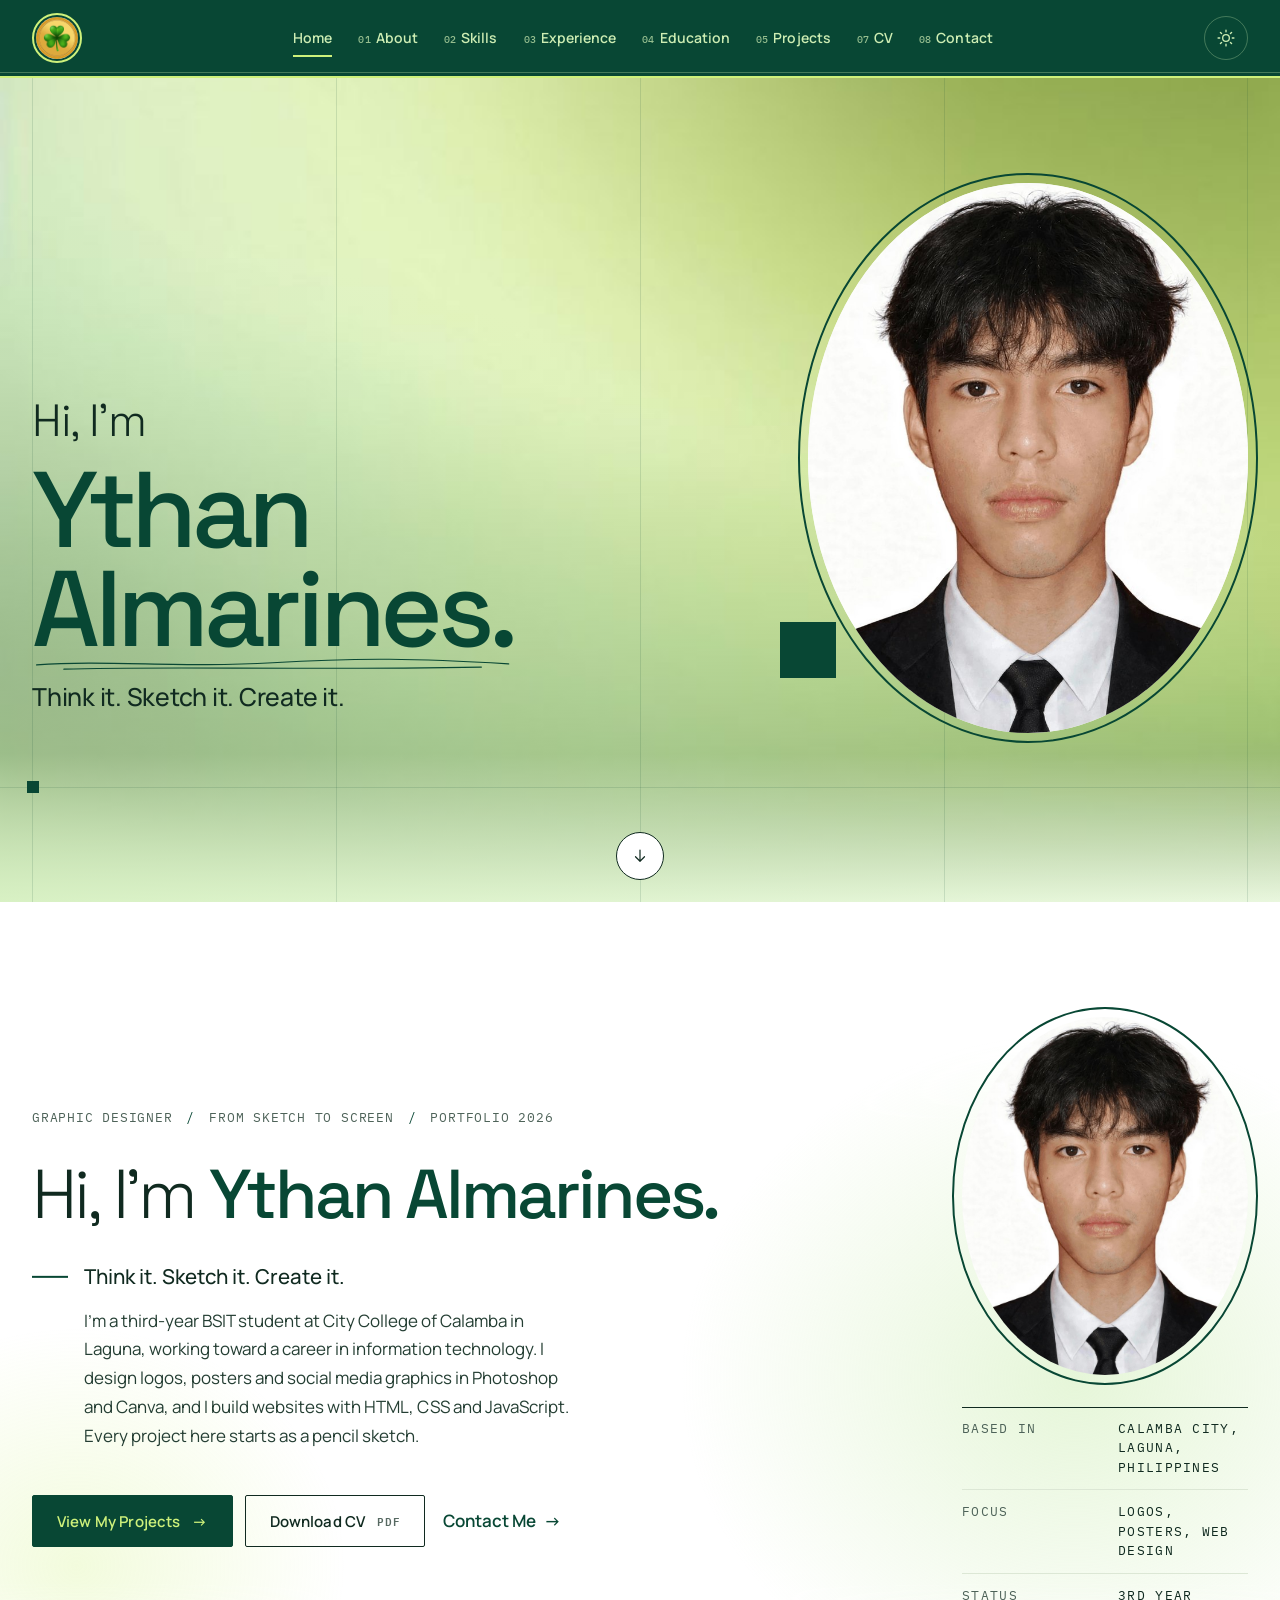
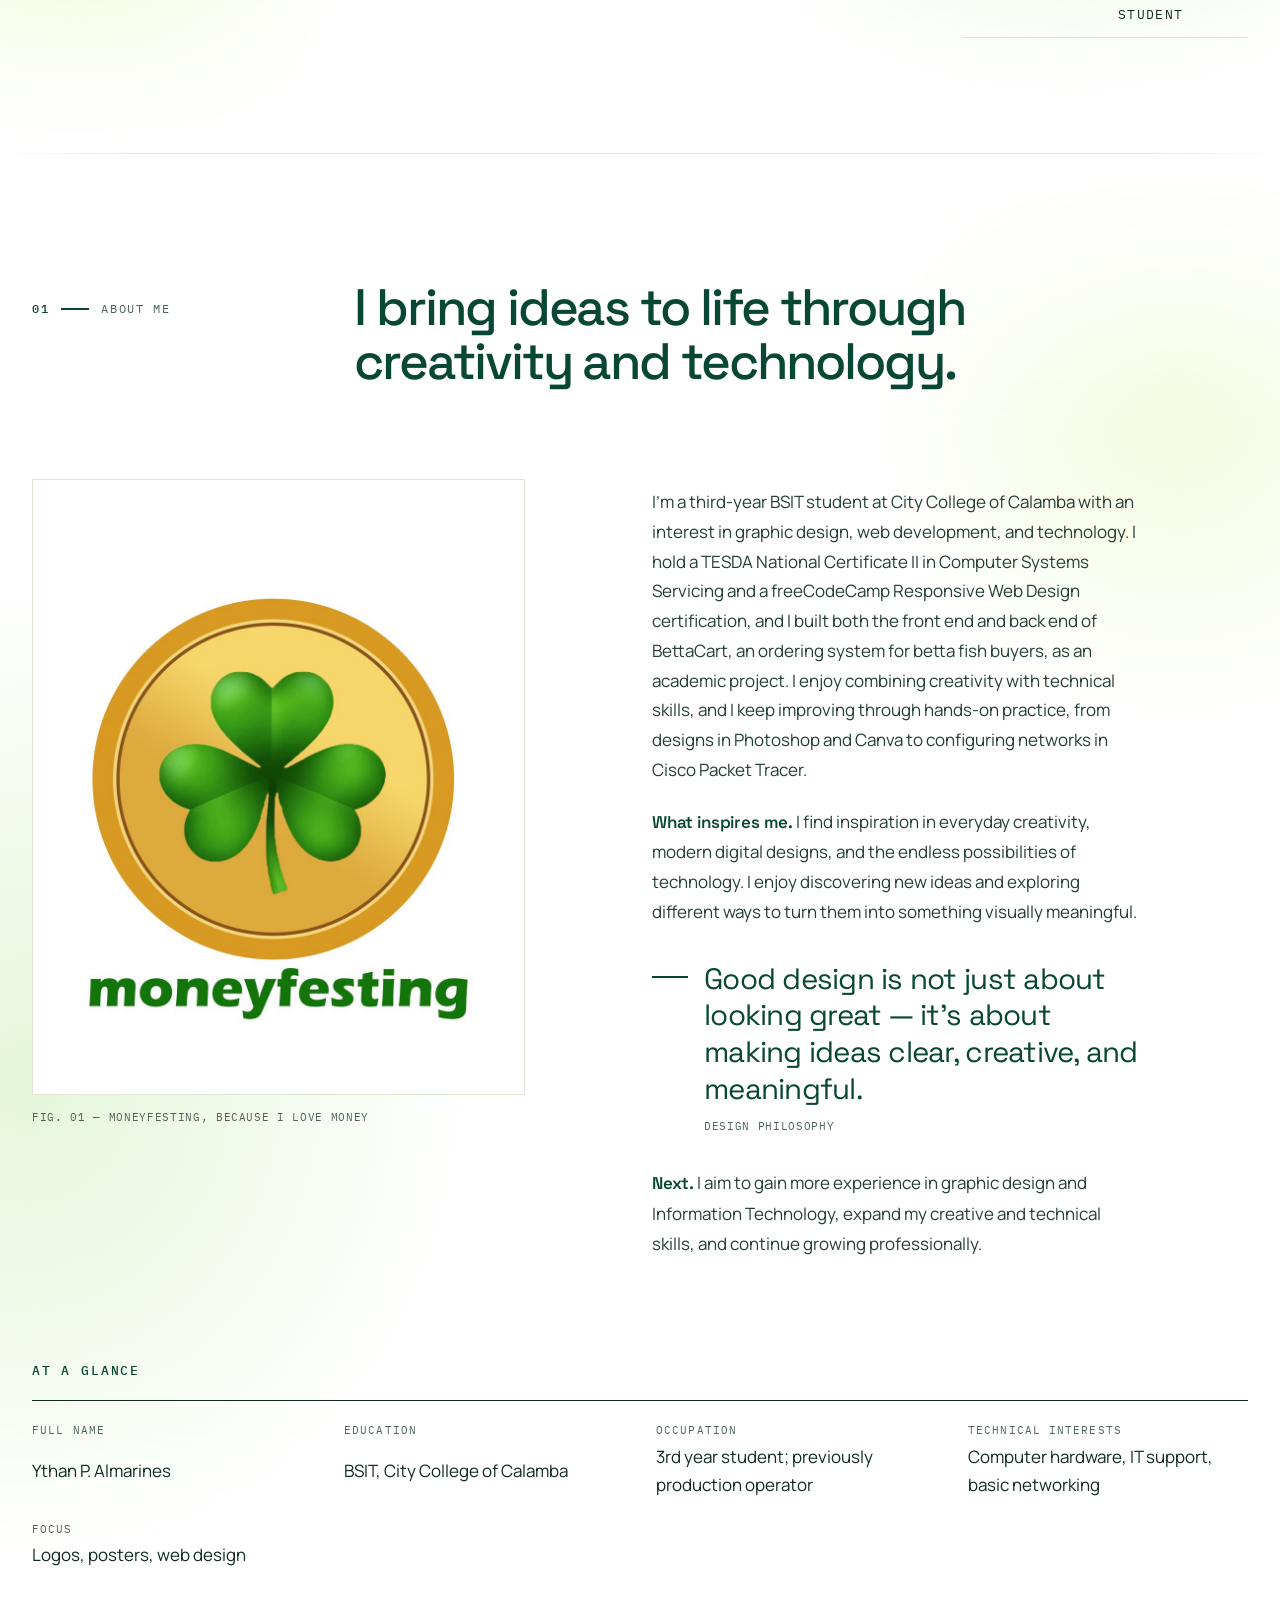
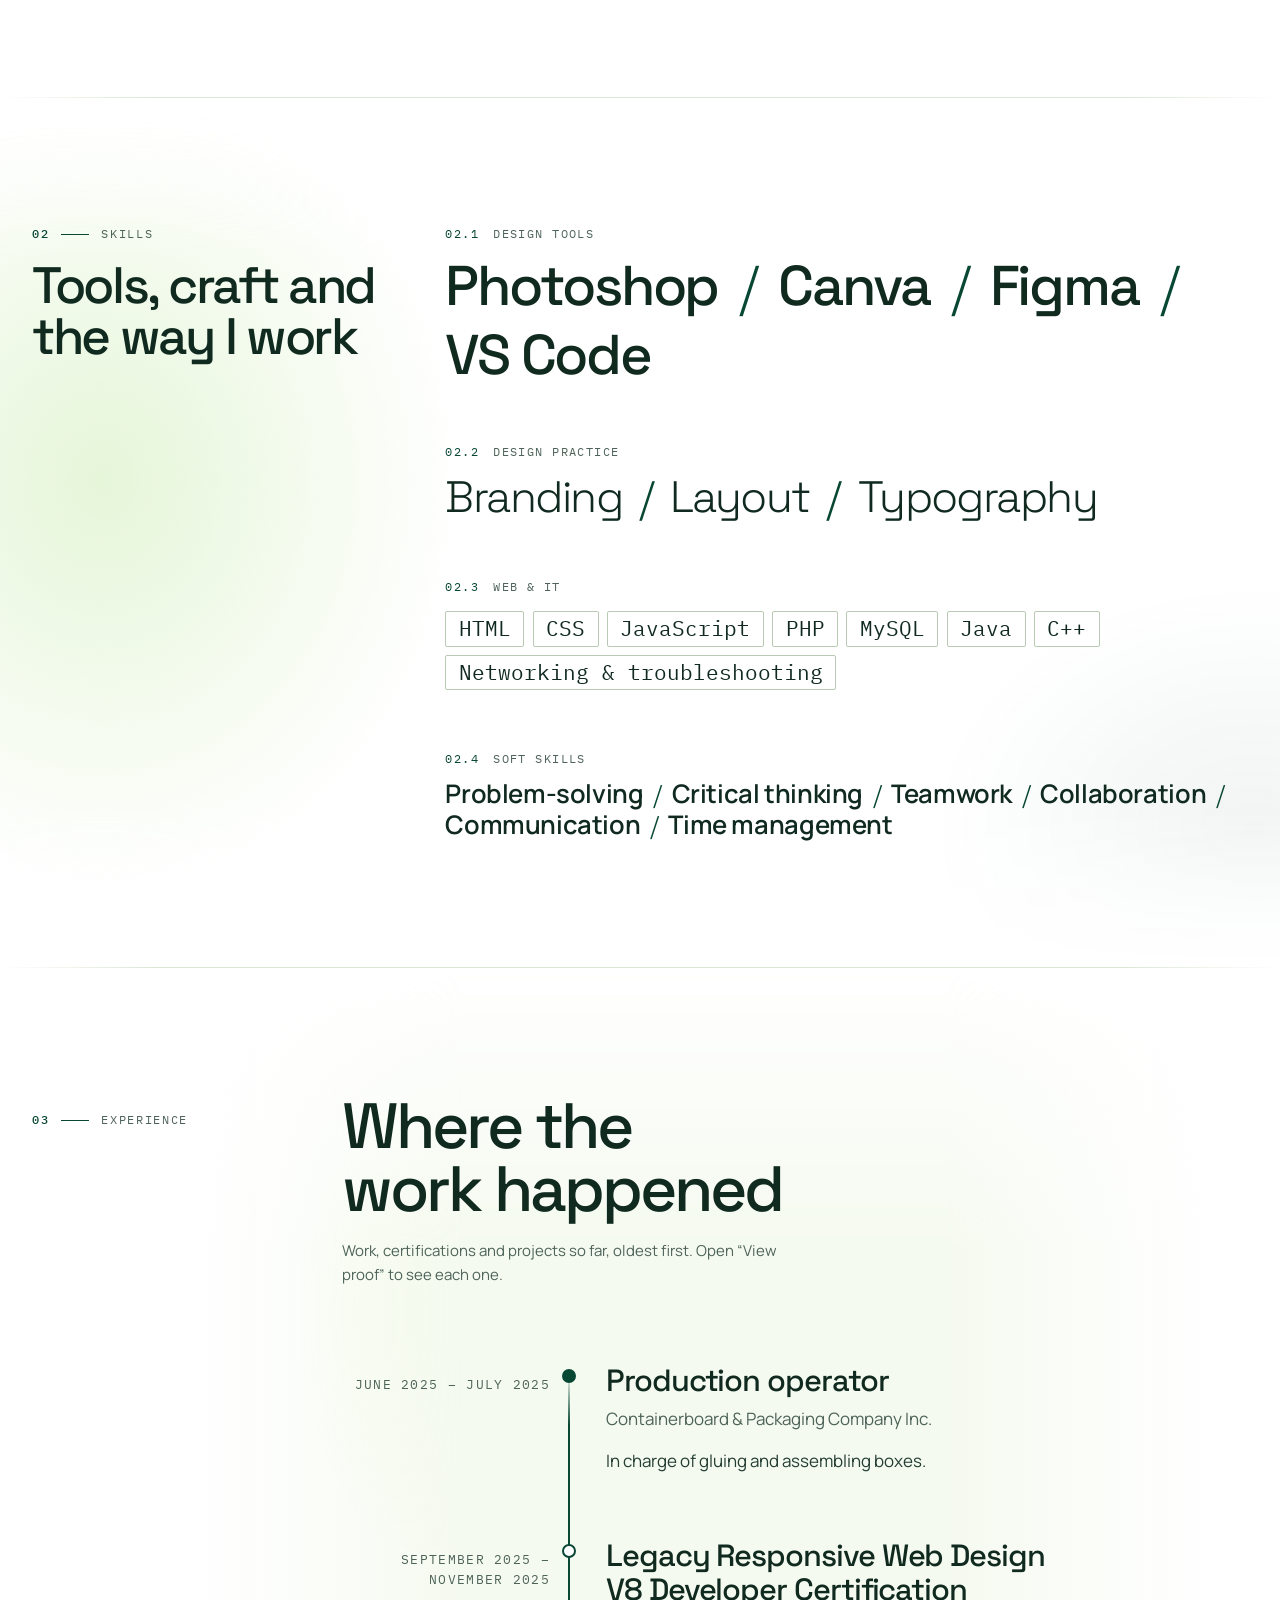
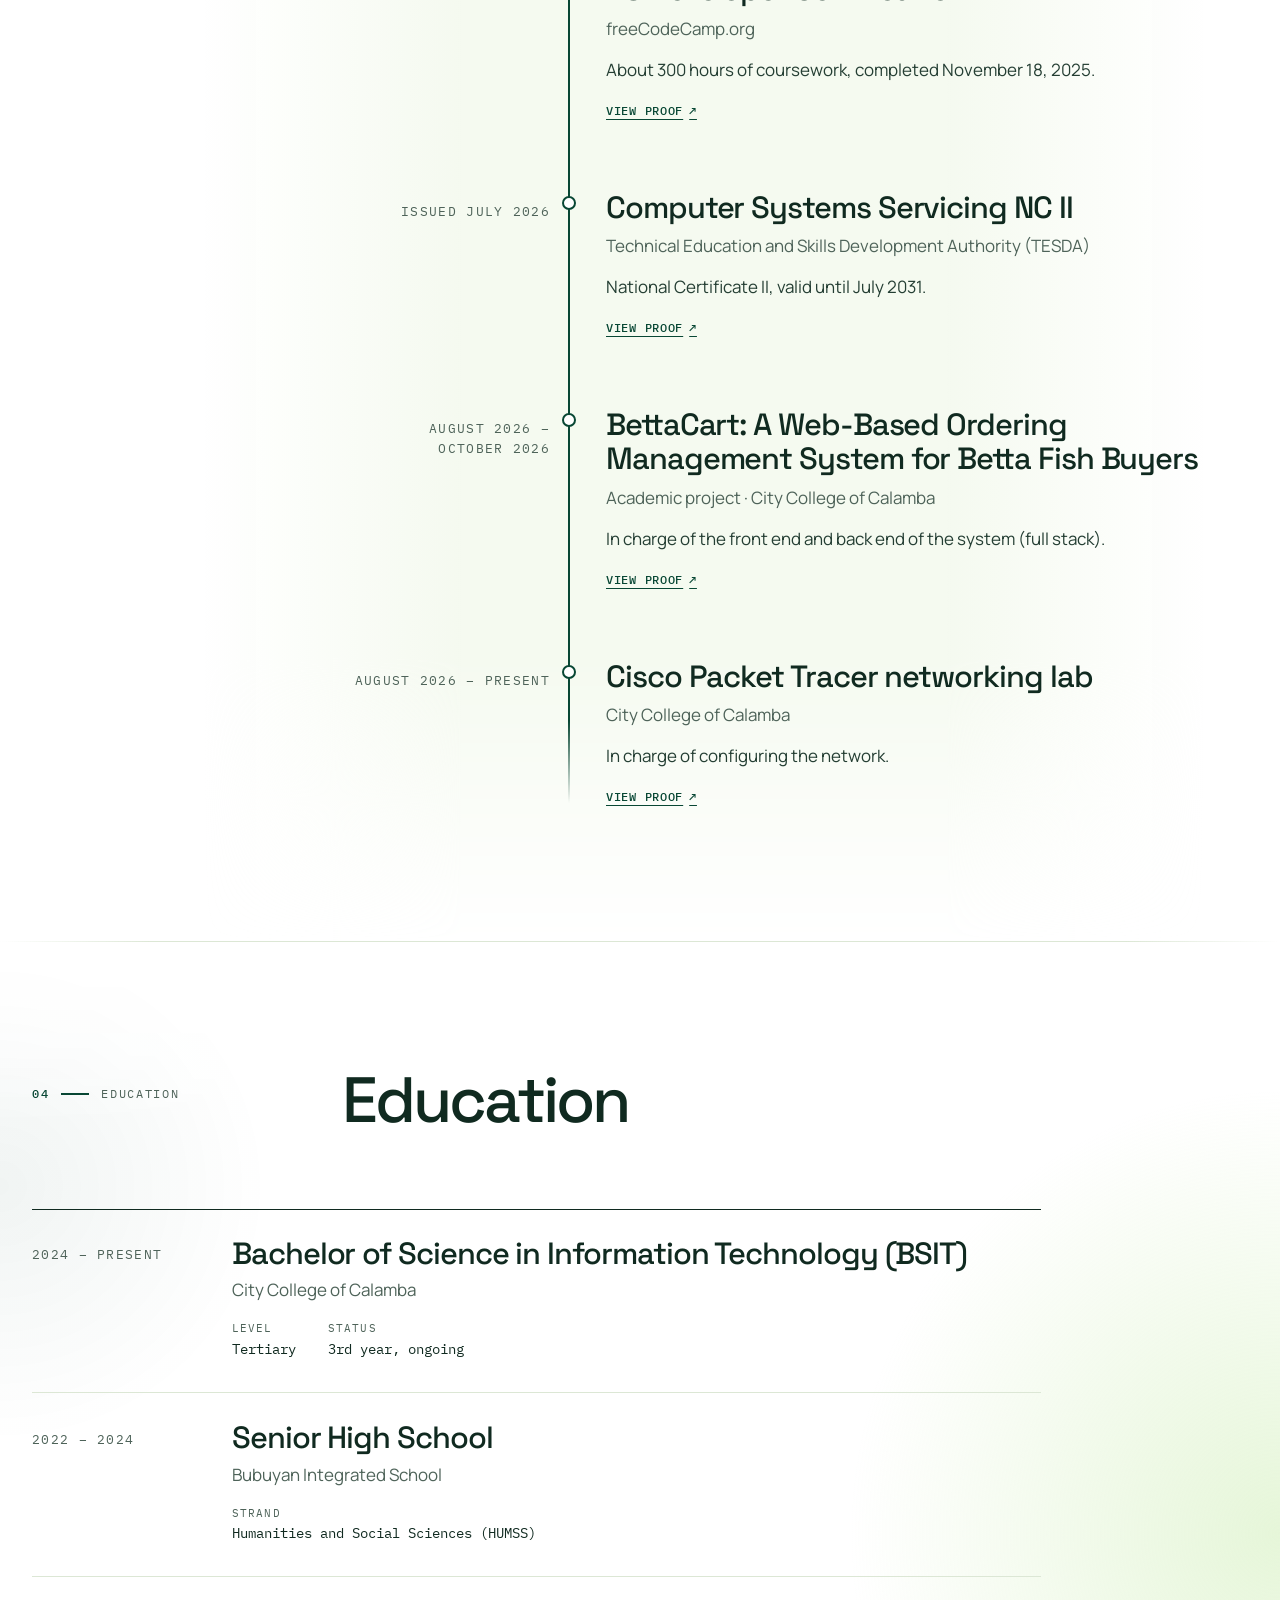
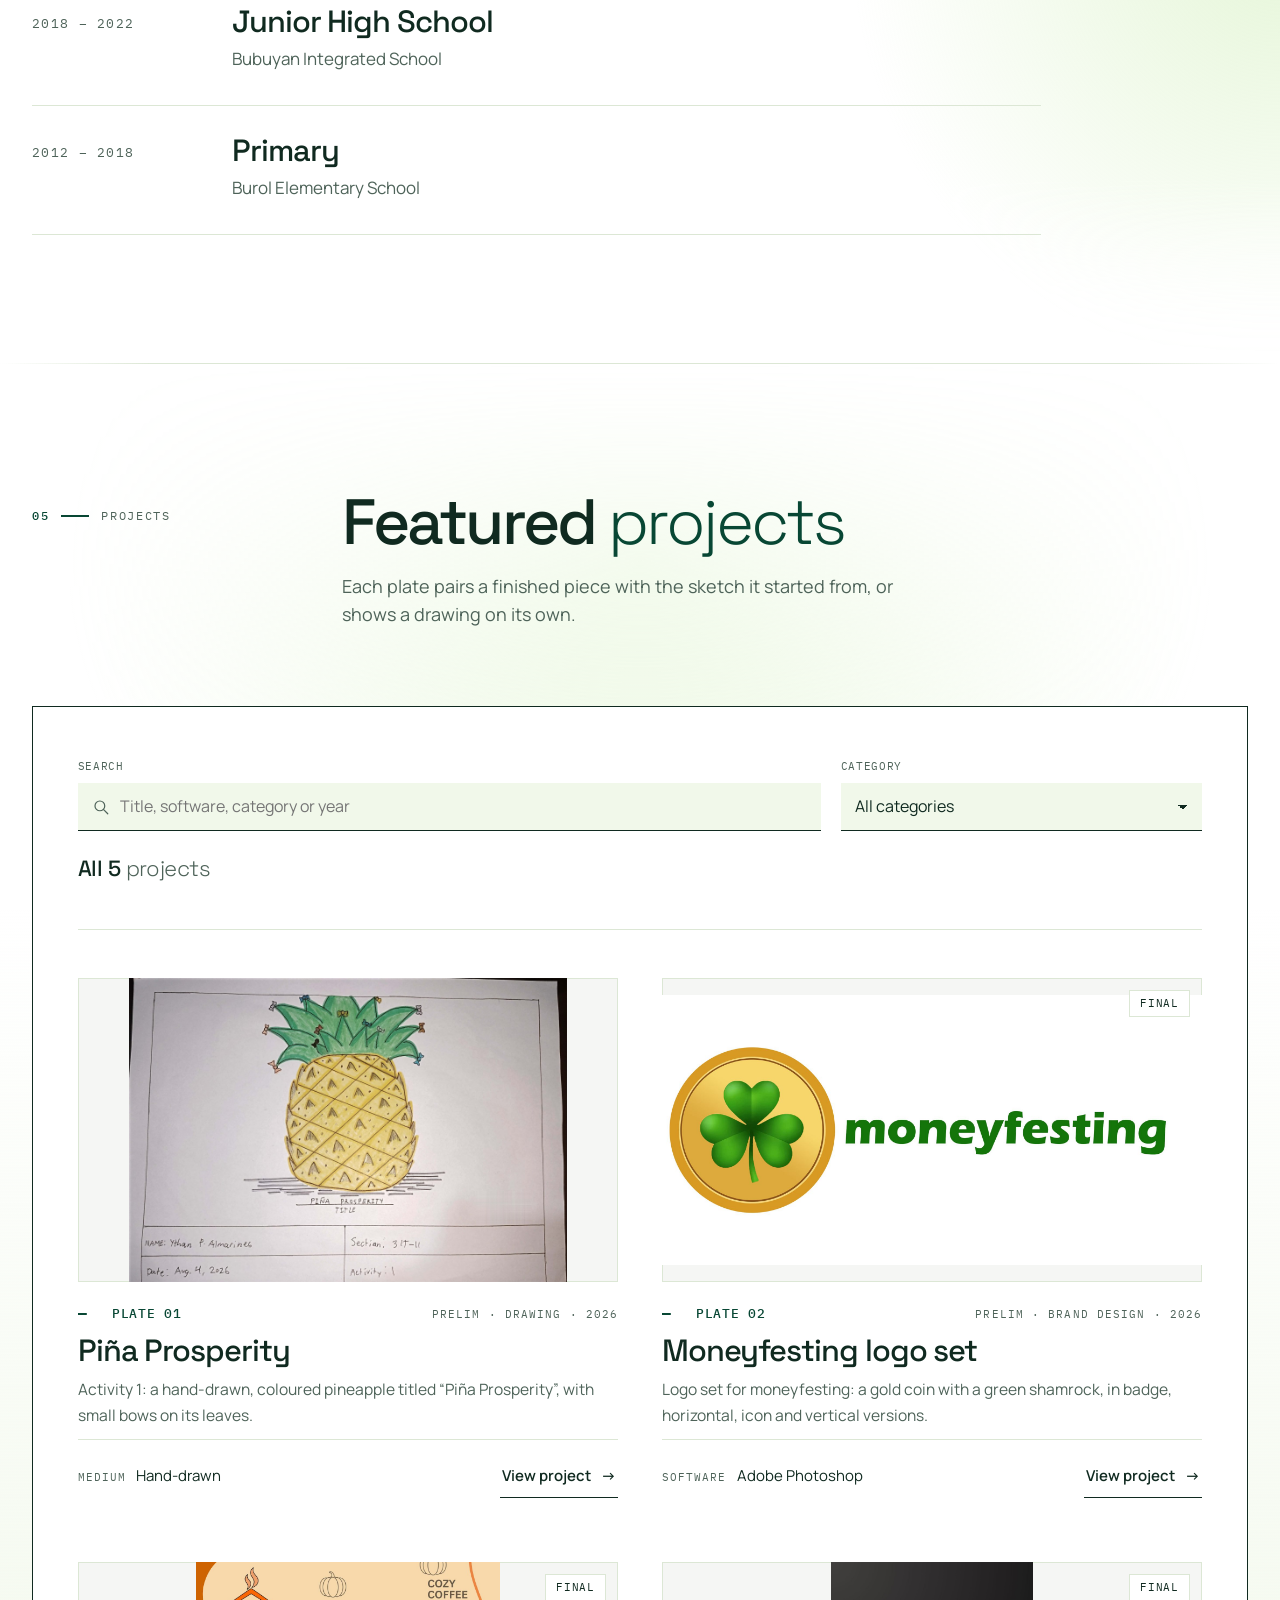
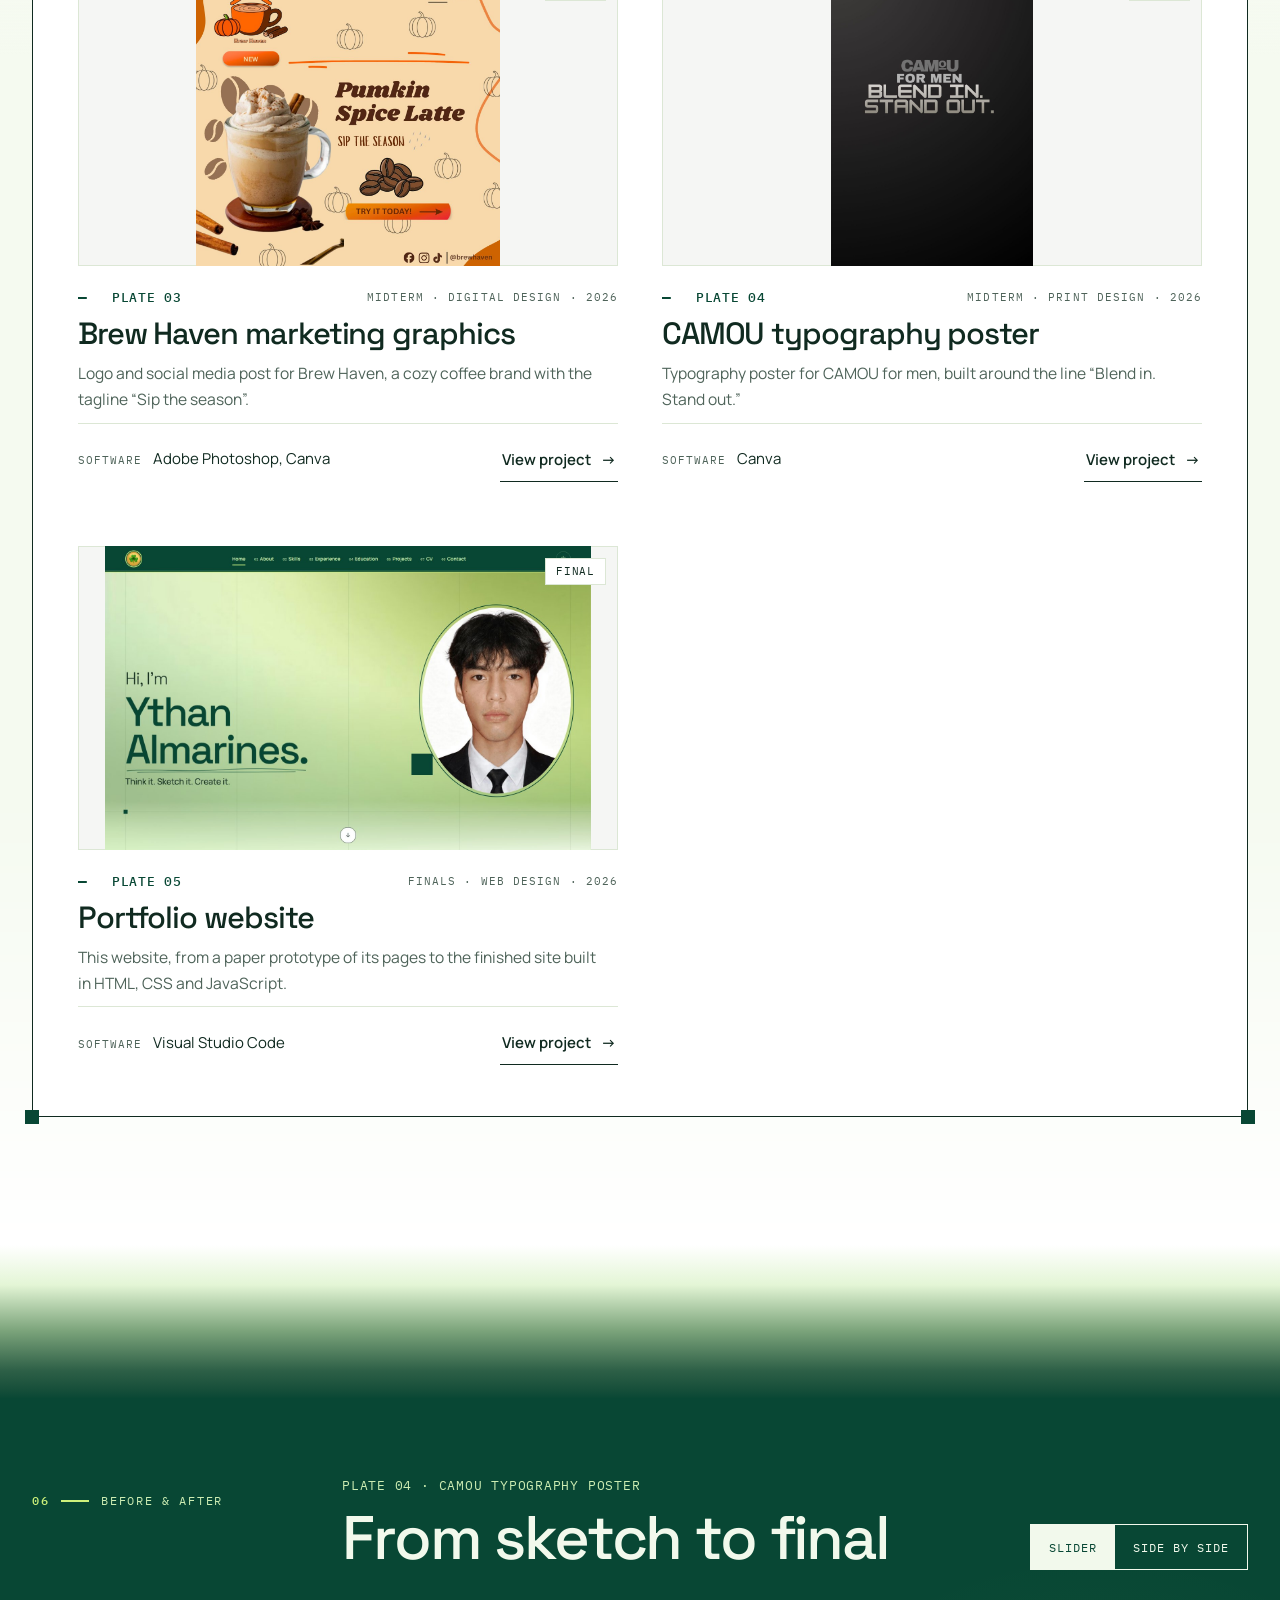
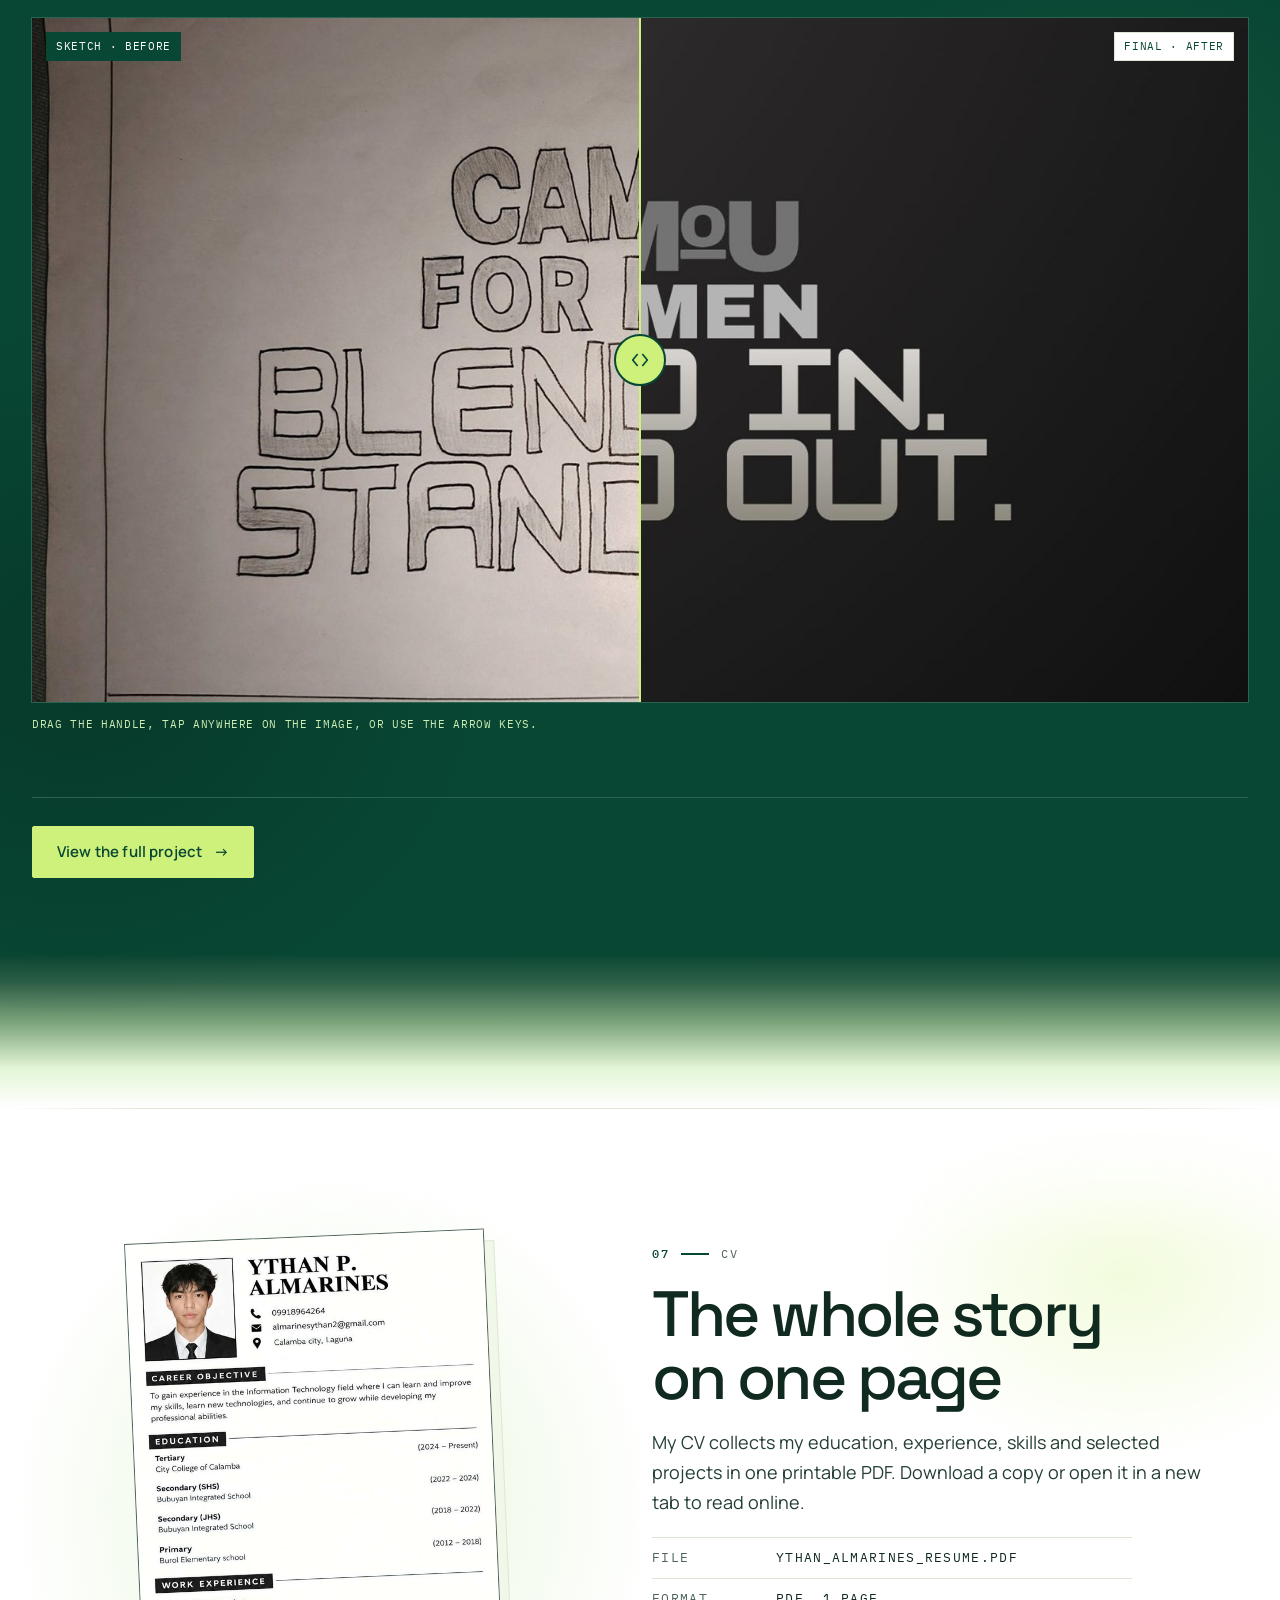
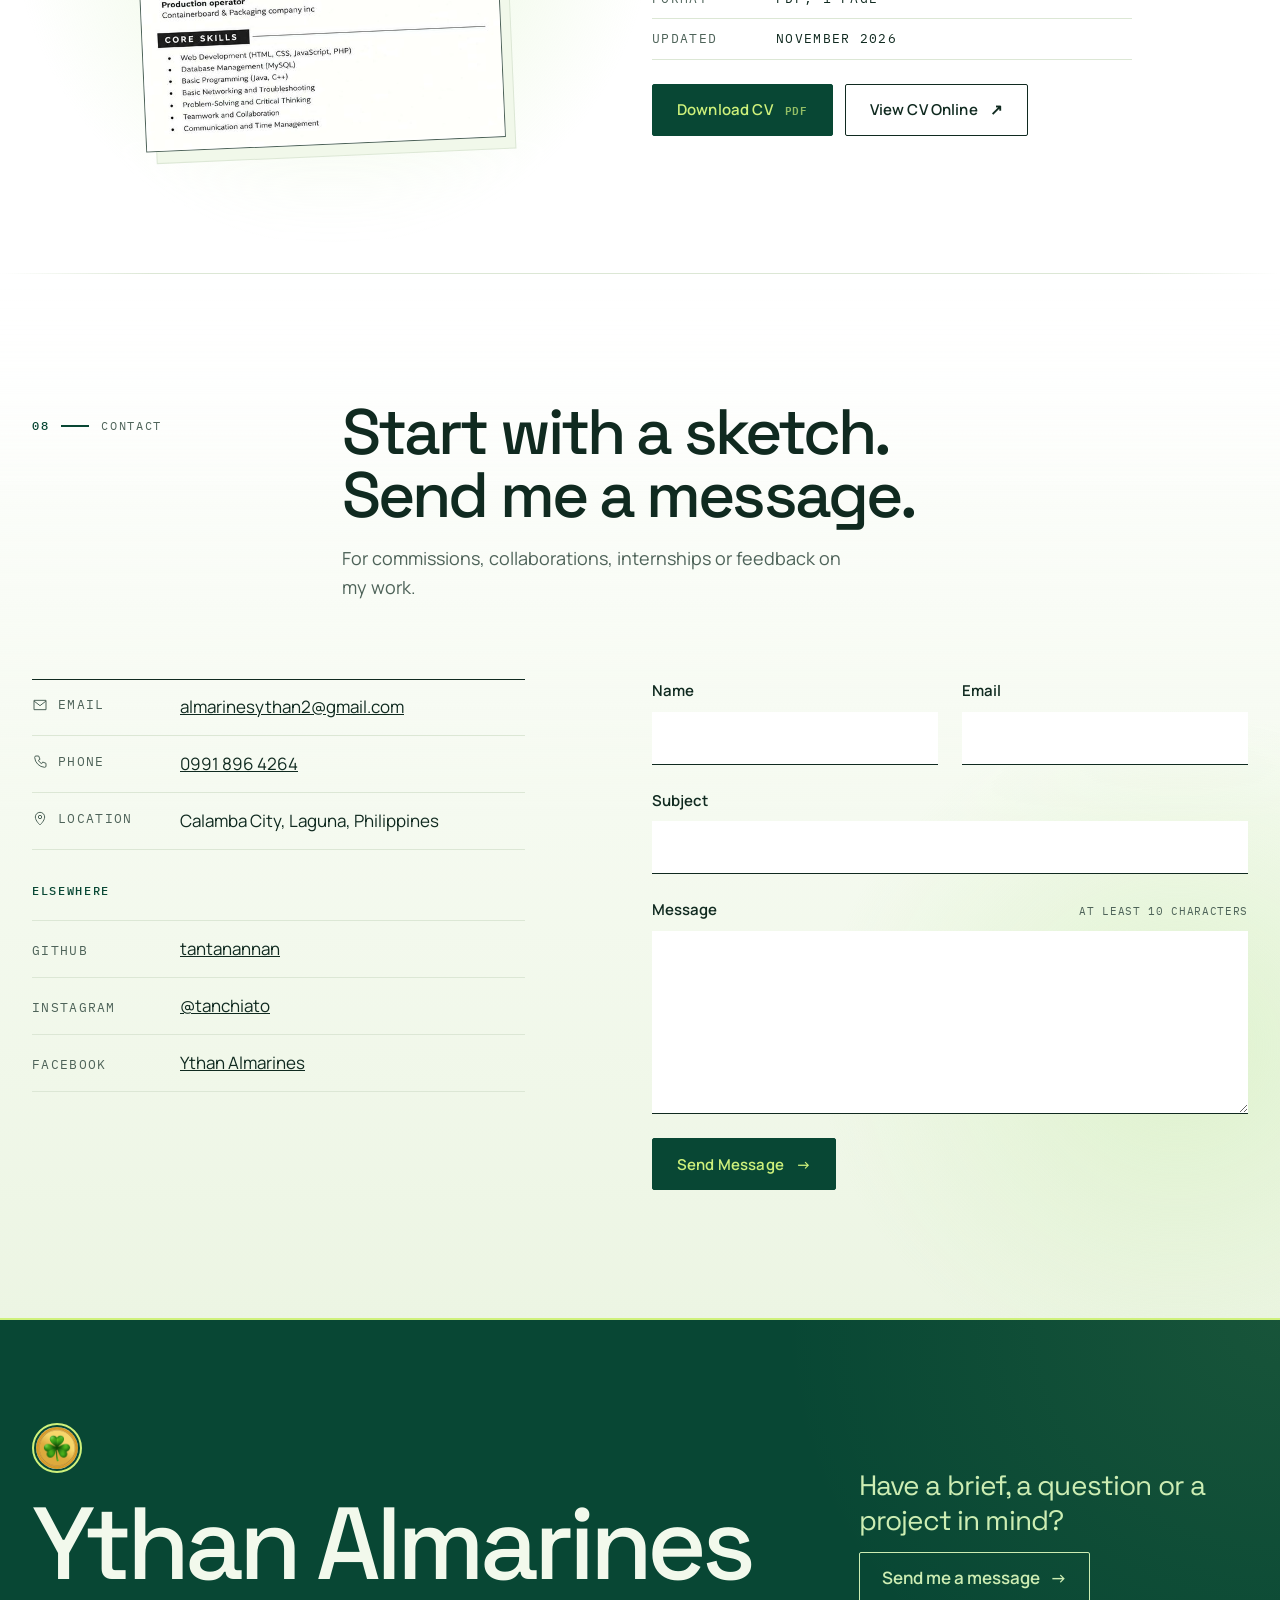
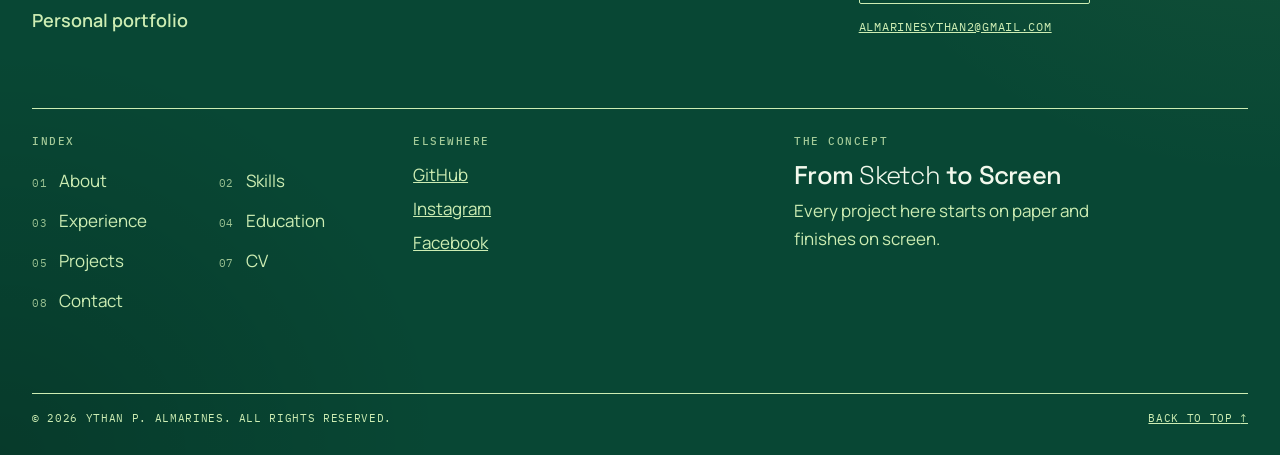
==== commit 7256dfc6: "Add Pina Prosperity, Prelim Activity 1 drawing A hand-drawn piece shown on its own: the gallery plat" ====
--- a/index.html
+++ b/index.html
@@ -338,7 +338,7 @@
       <header class="grid sec-head reveal">
         <p class="sec-index mono"><span class="n">05</span><span>Projects</span></p>
         <h2 class="sec-title" id="proj-title">Featured <em>projects</em></h2>
-        <p class="sec-dek">Every plate pairs a finished piece with the sketch it started from.<span id="sample-note" hidden> The plates below are <strong>sample records</strong> for testing the layout and filters, not real work.</span></p>
+        <p class="sec-dek">Each plate pairs a finished piece with the sketch it started from, or shows a drawing on its own.<span id="sample-note" hidden> The plates below are <strong>sample records</strong> for testing the layout and filters, not real work.</span></p>
       </header>
 
       <!-- The framed exhibition wall, like the box in the original wireframe -->
--- a/css/style.css
+++ b/css/style.css
@@ -1099,4 +1099,169 @@
   ::view-transition-old(root), ::view-transition-new(root) { animation: none !important; }
 }
 
+/* ============================================================
+   BODY ATMOSPHERE: everything after the cover
+   - The cover is untouched: it is not inside <main>, and none of these rules reach it.
+   - Each section is lit by its own soft layer (::after, --atmos) that fades out before the
+     section's top and bottom edges (--atmos-mask). Every boundary is therefore the plain page
+     colour, exactly where the cover's own fade ends, so there are no bands and no seams.
+   - Static gradients only: no animation, blur, fixed backgrounds or extra elements.
+   ============================================================ */
+:root {
+  --canvas: #FFFFFF;                        /* the page itself, outside any local token flip */
+  --mist: #F5FAF0;                          /* faintest Green Tea */
+  --tint: #ECF5E3;                          /* Green Tea at its lightest, where the page meets the footer */
+  --glow-tea: rgba(205, 237, 179, .5);      /* Green Tea light */
+  --glow-lime: rgba(206, 241, 123, .26);    /* a breath of Lime Glow */
+  --glow-pine: rgba(8, 71, 52, .06);        /* a shadow of Emerald Pine */
+  --art-mat: #F5F6F4;                       /* neutral mat behind artwork, so its colours read true */
+  --copy: #243E33;                          /* paragraphs: one step softer than headings, 11.6:1 on white */
+  --rule-strong: #B9CBB4;
+  --dissolve: clamp(96px, 12vw, 176px);     /* how far the pine lightbox fades in and out */
+  --dissolve-via: var(--tea);               /* the fade passes through Green Tea, never grey */
+}
+@media (prefers-color-scheme: dark) {
+  :root:not([data-theme="light"]) {
+    --canvas: #0B1712; --mist: #0F1F18; --tint: #11261D;
+    --glow-tea: rgba(14, 84, 60, .55); --glow-lime: rgba(206, 241, 123, .055); --glow-pine: rgba(0, 0, 0, .32);
+    --art-mat: #121816; --copy: #D2E1CA; --rule-strong: #2E4A3C; --dissolve-via: var(--canvas);
+  }
+}
+:root[data-theme="dark"] {
+  --canvas: #0B1712; --mist: #0F1F18; --tint: #11261D;
+  --glow-tea: rgba(14, 84, 60, .55); --glow-lime: rgba(206, 241, 123, .055); --glow-pine: rgba(0, 0, 0, .32);
+  --art-mat: #121816; --copy: #D2E1CA; --rule-strong: #2E4A3C; --dissolve-via: var(--canvas);
+}
+
+main > section, main > .pn-sec { position: relative; isolation: isolate; }
+main > section::after, main > .pn-sec::after {
+  content: ""; position: absolute; inset: 0; z-index: -1; pointer-events: none;
+  background: var(--atmos, none);
+  -webkit-mask-image: var(--atmos-mask, linear-gradient(180deg, transparent 0, #000 18%, #000 82%, transparent 100%));
+  mask-image: var(--atmos-mask, linear-gradient(180deg, transparent 0, #000 18%, #000 82%, transparent 100%));
+}
+/* Welcome: Green Tea light gathers behind the portrait, a touch of lime under the introduction */
+.hero {
+  --atmos:
+    radial-gradient(44% 58% at 84% 56%, var(--glow-tea), transparent 70%),
+    radial-gradient(30% 40% at 6% 78%, var(--glow-lime), transparent 70%);
+  --atmos-mask: linear-gradient(180deg, transparent 0, #000 26%, #000 80%, transparent 100%);
+}
+/* About: lime catches the opening line, Green Tea pools beside the logo */
+.about {
+  --atmos:
+    radial-gradient(34% 30% at 92% 16%, var(--glow-lime), transparent 70%),
+    radial-gradient(50% 46% at 2% 60%, var(--glow-tea), transparent 70%);
+}
+/* Skills: light falls on the heading column, a shadow of pine settles at the far corner */
+.skills {
+  --atmos:
+    radial-gradient(40% 68% at 8% 44%, var(--glow-tea), transparent 70%),
+    radial-gradient(36% 40% at 98% 84%, var(--glow-pine), transparent 70%);
+}
+/* Experience: a soft column of light runs down behind the timeline */
+.experience {
+  --atmos:
+    linear-gradient(90deg, transparent 16%, var(--mist) 36%, var(--mist) 74%, transparent 94%),
+    radial-gradient(24% 26% at 40% 22%, var(--glow-lime), transparent 70%);
+}
+/* Education: Green Tea from the right, pine in the opposite corner */
+.edu-band {
+  --atmos:
+    radial-gradient(48% 62% at 100% 58%, var(--glow-tea), transparent 70%),
+    radial-gradient(30% 36% at 0% 24%, var(--glow-pine), transparent 70%);
+}
+/* Projects: the framed wall hangs on a misted wall; inside the frame stays the clean page */
+.projects {
+  --atmos:
+    radial-gradient(64% 26% at 50% 8%, var(--glow-tea), transparent 70%),
+    linear-gradient(180deg, transparent 22%, var(--mist) 52%, var(--mist) 100%);
+}
+.proj-frame { background: var(--canvas); }
+/* CV: light behind the sheet, a hint of lime above the actions */
+#cv {
+  --atmos:
+    radial-gradient(36% 64% at 26% 52%, var(--glow-tea), transparent 70%),
+    radial-gradient(28% 34% at 88% 22%, var(--glow-lime), transparent 70%);
+}
+/* Contact: the page slowly warms to Green Tea and meets the footer's lime edge */
+#contact {
+  --atmos:
+    radial-gradient(40% 46% at 92% 74%, var(--glow-tea), transparent 70%),
+    linear-gradient(180deg, transparent 0, var(--mist) 52%, var(--tint) 100%);
+  --atmos-mask: linear-gradient(180deg, transparent 0, #000 22%, #000 100%);
+}
+
+/* Before & After lightbox: Emerald Pine dissolves in and out of the page instead of starting at a
+   hard edge, with a low lime light and a deep corner inside for depth. Content sits clear of the fades. */
+.featured {
+  background-color: var(--lb-bg);
+  background-image:
+    radial-gradient(40% 30% at 86% 42%, rgba(206, 241, 123, .07), transparent 70%),
+    radial-gradient(46% 34% at 6% 70%, rgba(0, 0, 0, .2), transparent 70%),
+    linear-gradient(180deg, var(--canvas) 0, var(--lb-bg) var(--dissolve), var(--lb-bg) calc(100% - var(--dissolve)), var(--canvas) 100%);
+  background-image:
+    radial-gradient(40% 30% at 86% 42%, rgba(206, 241, 123, .07), transparent 70%),
+    radial-gradient(46% 34% at 6% 70%, rgba(0, 0, 0, .2), transparent 70%),
+    linear-gradient(180deg,
+      var(--canvas) 0,
+      color-mix(in oklab, var(--dissolve-via) 55%, var(--canvas)) calc(var(--dissolve) * .26),
+      color-mix(in oklab, var(--lb-bg) 42%, var(--dissolve-via)) calc(var(--dissolve) * .56),
+      color-mix(in oklab, var(--lb-bg) 84%, var(--dissolve-via)) calc(var(--dissolve) * .82),
+      var(--lb-bg) var(--dissolve),
+      var(--lb-bg) calc(100% - var(--dissolve)),
+      color-mix(in oklab, var(--lb-bg) 84%, var(--dissolve-via)) calc(100% - var(--dissolve) * .82),
+      color-mix(in oklab, var(--lb-bg) 42%, var(--dissolve-via)) calc(100% - var(--dissolve) * .56),
+      color-mix(in oklab, var(--dissolve-via) 55%, var(--canvas)) calc(100% - var(--dissolve) * .26),
+      var(--canvas) 100%);
+  padding-block: calc(var(--dissolve) + clamp(48px, 6vw, 88px));
+}
+
+/* Hairline dividers fade at both ends, so they read as drawn rules, not box edges */
+.section::before { background: linear-gradient(90deg, transparent, var(--rule) 12%, var(--rule) 88%, transparent); }
+
+/* Footer: the same pine bar and lime edge, with a little depth (light from the top right) */
+.site-footer {
+  background:
+    radial-gradient(56% 90% at 100% 0%, rgba(206, 241, 123, .08), transparent 70%),
+    radial-gradient(50% 80% at 0% 100%, rgba(0, 0, 0, .18), transparent 70%),
+    var(--brand);
+}
+
+/* Artwork mats: neutral, never tinted, in every gallery plate */
+.plate-media { background: var(--art-mat); }
+/* Contact fields sit on the page colour, so they stay distinct as the section warms to Green Tea */
+.field input, .field textarea { background: var(--canvas); }
+
+/* ============================================================
+   BODY TYPE: one hierarchy for everything after the cover
+   Space Grotesk headings in ink, Manrope paragraphs one step softer (--copy), Plex Mono metadata
+   in pencil with wider tracking and steady numerals. Lime and pine stay accents, not text colour.
+   ============================================================ */
+main p, main dd, .site-footer p { text-wrap: pretty; }
+.sec-index { font-size: .75rem; letter-spacing: .14em; }
+.sec-title { font-size: clamp(2.4rem, 5vw, 4.25rem); line-height: .98; letter-spacing: -.045em; }
+.sec-dek { font-size: 1.125rem; line-height: 1.6; }
+.hero .lead, .about-p, .entry-text, .cv-desc { color: var(--copy); }
+.hero .lead { font-size: 1.0625rem; }
+.about-p, .entry-text { line-height: 1.75; }
+.about-lede { letter-spacing: -.04em; line-height: 1.06; }
+/* Subheadings share one scale: timeline roles, schools, project titles */
+.entry h3, .edu-band .edu-body h3, .plate-title { font-size: clamp(1.5rem, 2.4vw, 2.05rem); line-height: 1.1; letter-spacing: -.035em; }
+/* Metadata: wider tracking, numbers that line up */
+.entry-dates, .edu-years, .plate-meta, .cv-file, .hero-facts, .glance dt, .edu-meta dt, .channels dt, .plate-soft dt {
+  letter-spacing: .1em; font-variant-numeric: tabular-nums;
+}
+.glance-title, .channels-head, .foot-col h2 { letter-spacing: .14em; }
+/* Skills: the code chips become quiet tags on the page colour */
+.sk-web .sk-list li { border-color: var(--rule-strong); background: var(--canvas); border-radius: 2px; }
+.sk-cat { letter-spacing: .12em; }
+/* Timeline: the line is pine and fades at its ends; the dots are already pine */
+.timeline::before { background: linear-gradient(180deg, transparent, var(--marker) 5%, var(--marker) 92%, transparent); }
+/* Buttons: a touch more tracking for the labels */
+.btn { letter-spacing: .01em; }
+/* Footer: the big name sits tighter, the columns breathe */
+.foot-name { letter-spacing: -.05em; }
+.foot-ask { letter-spacing: -.03em; }
+
 [hidden] { display: none !important; }
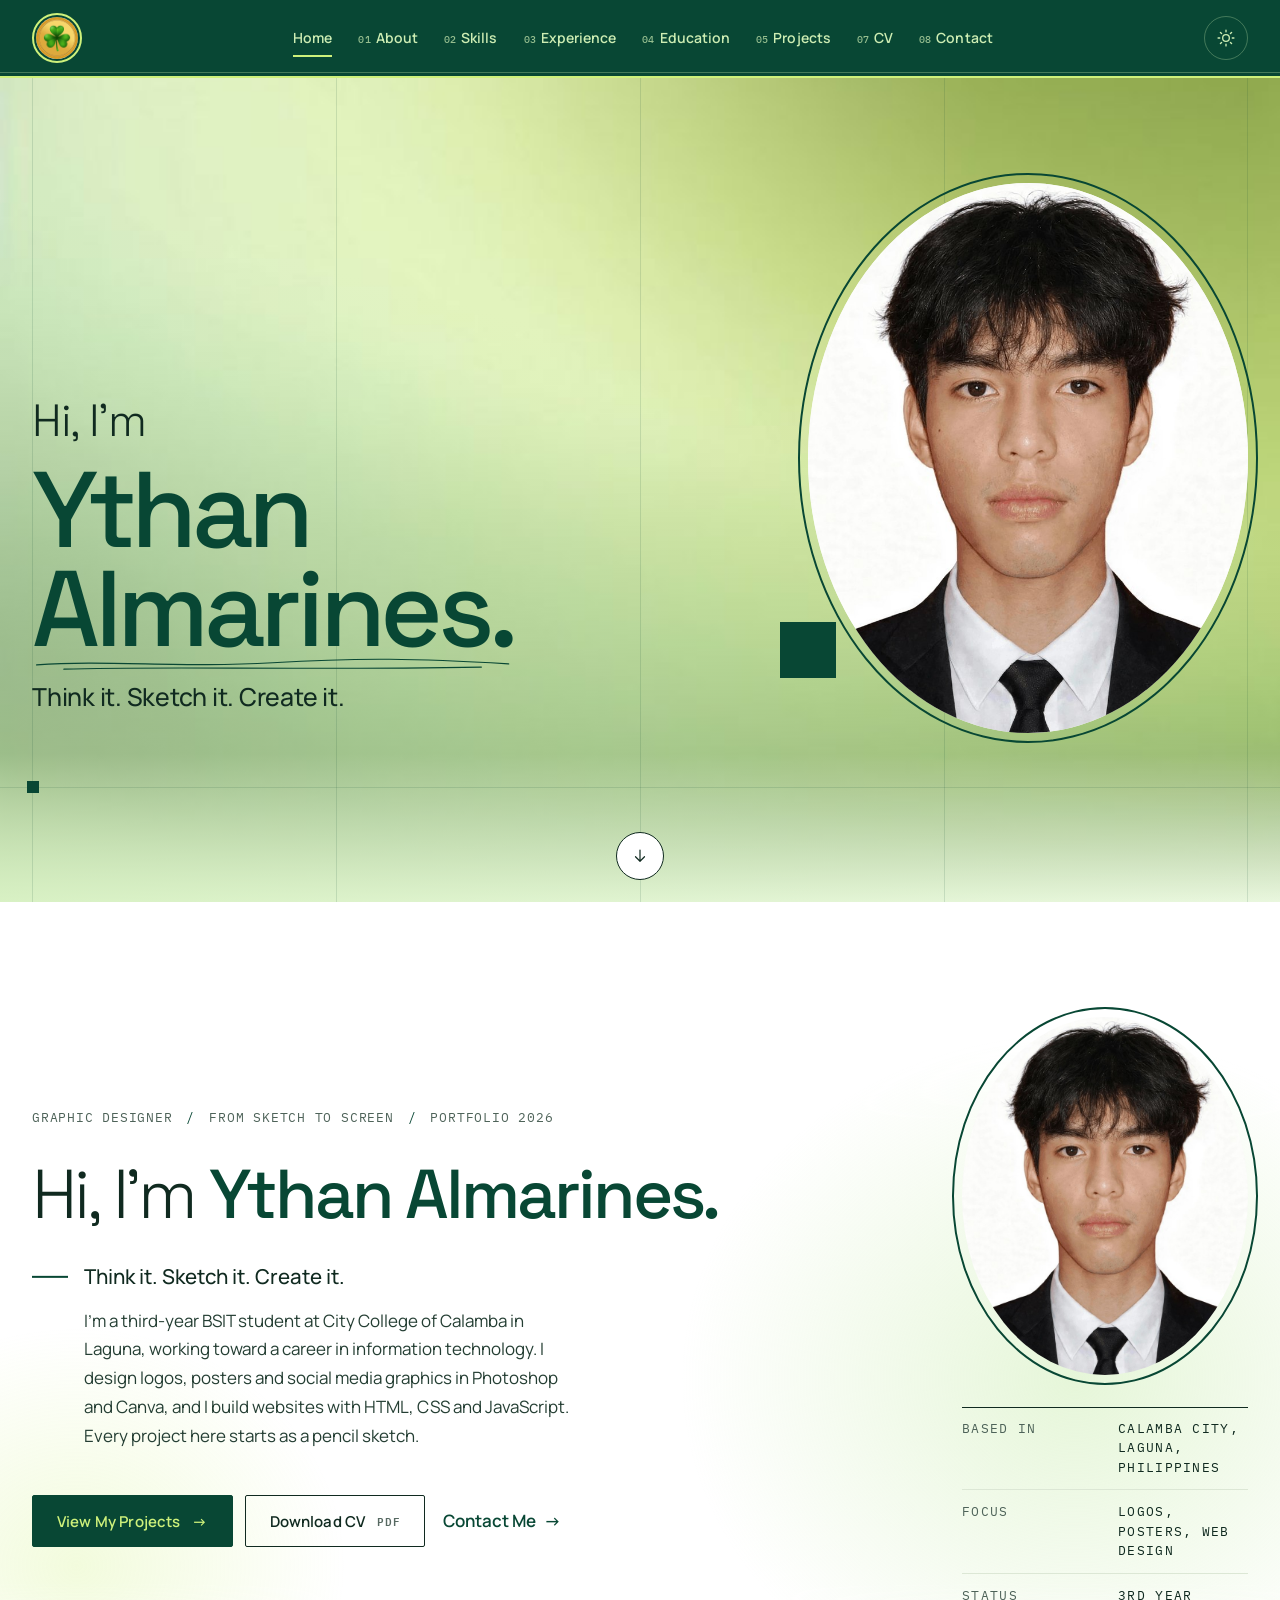
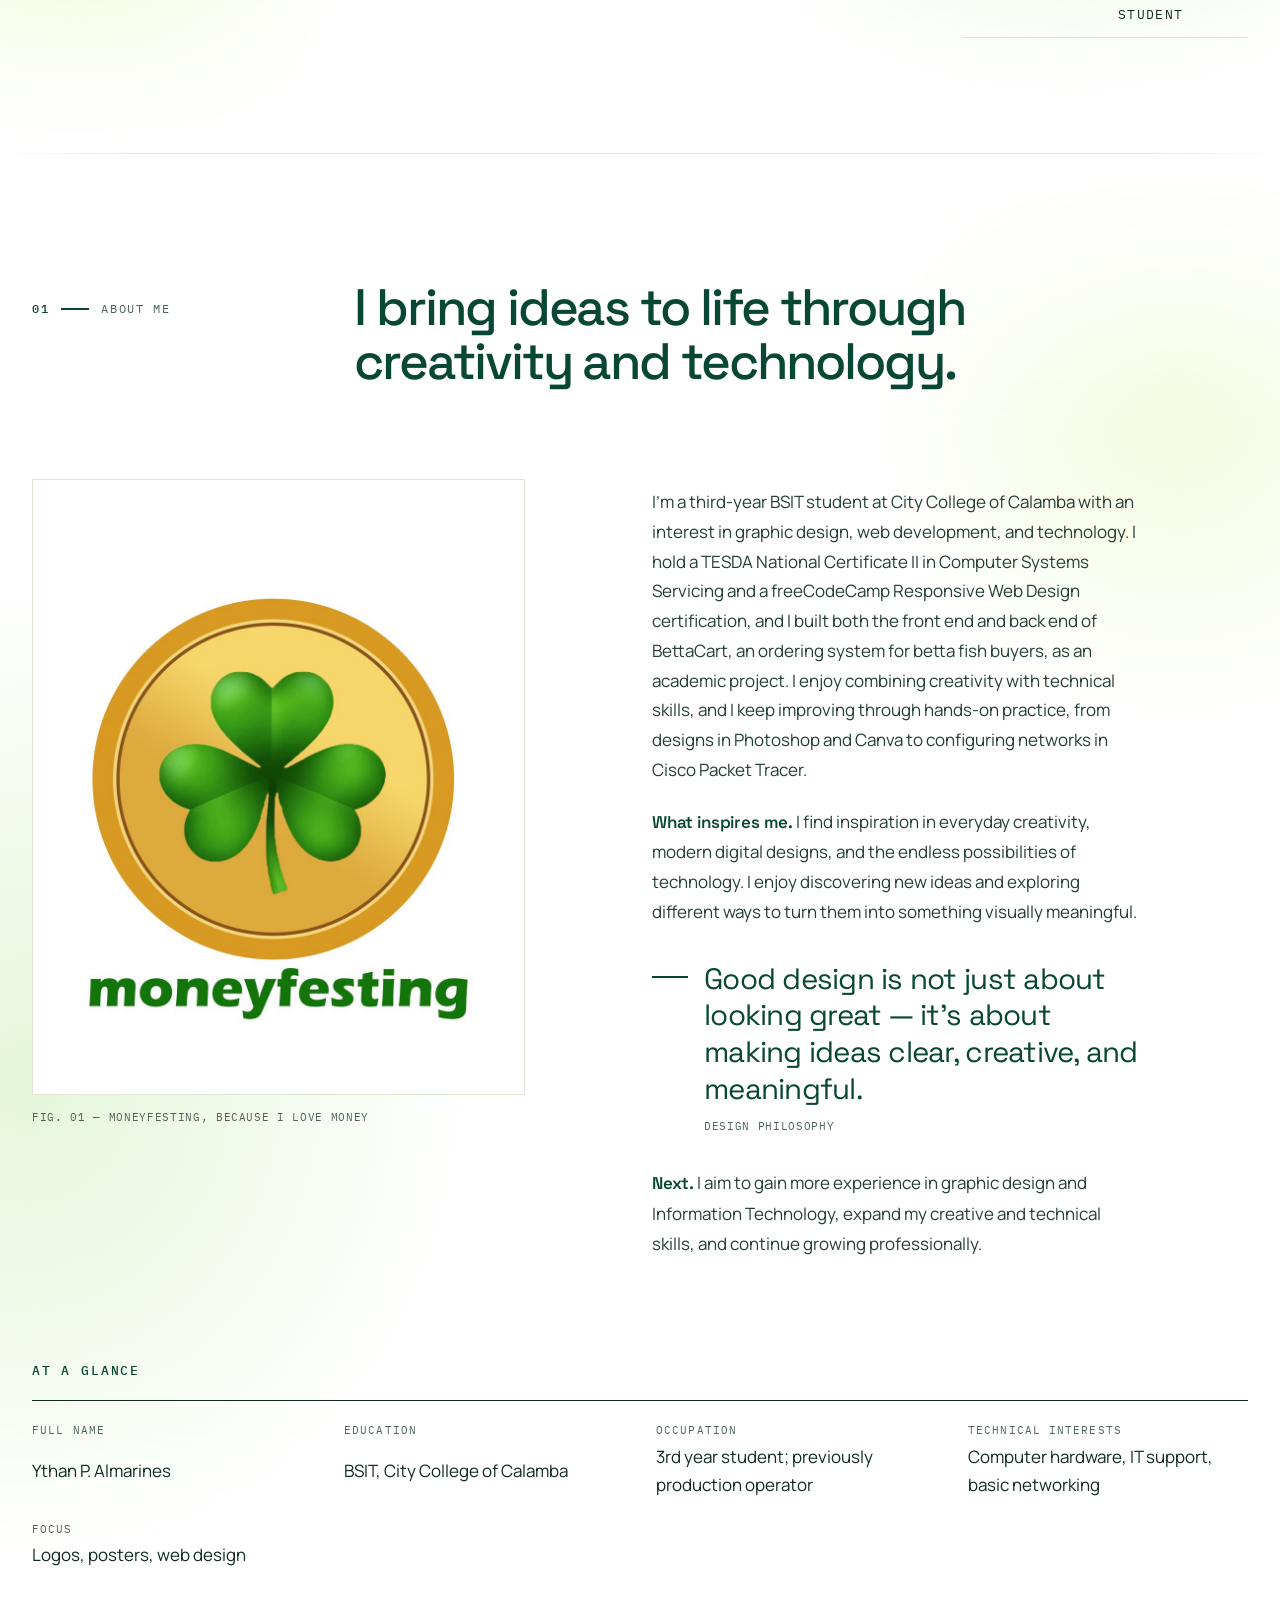
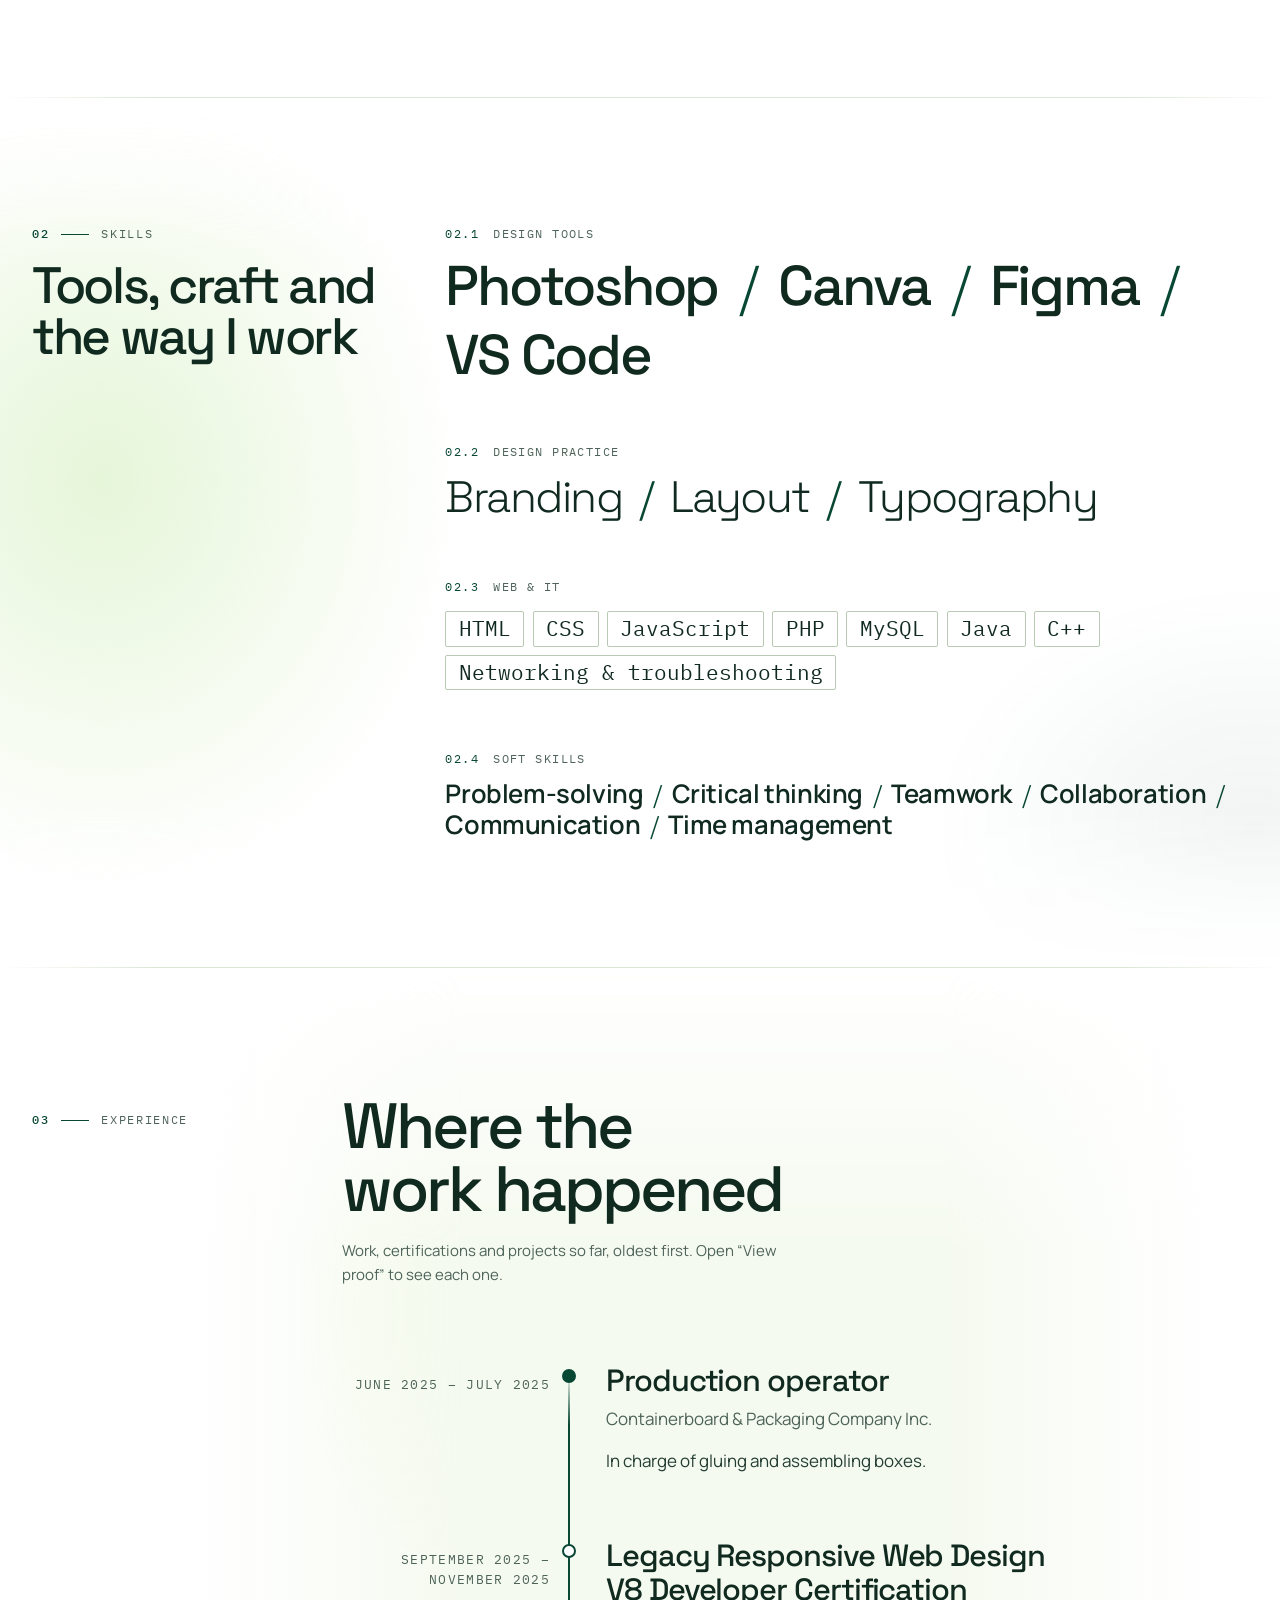
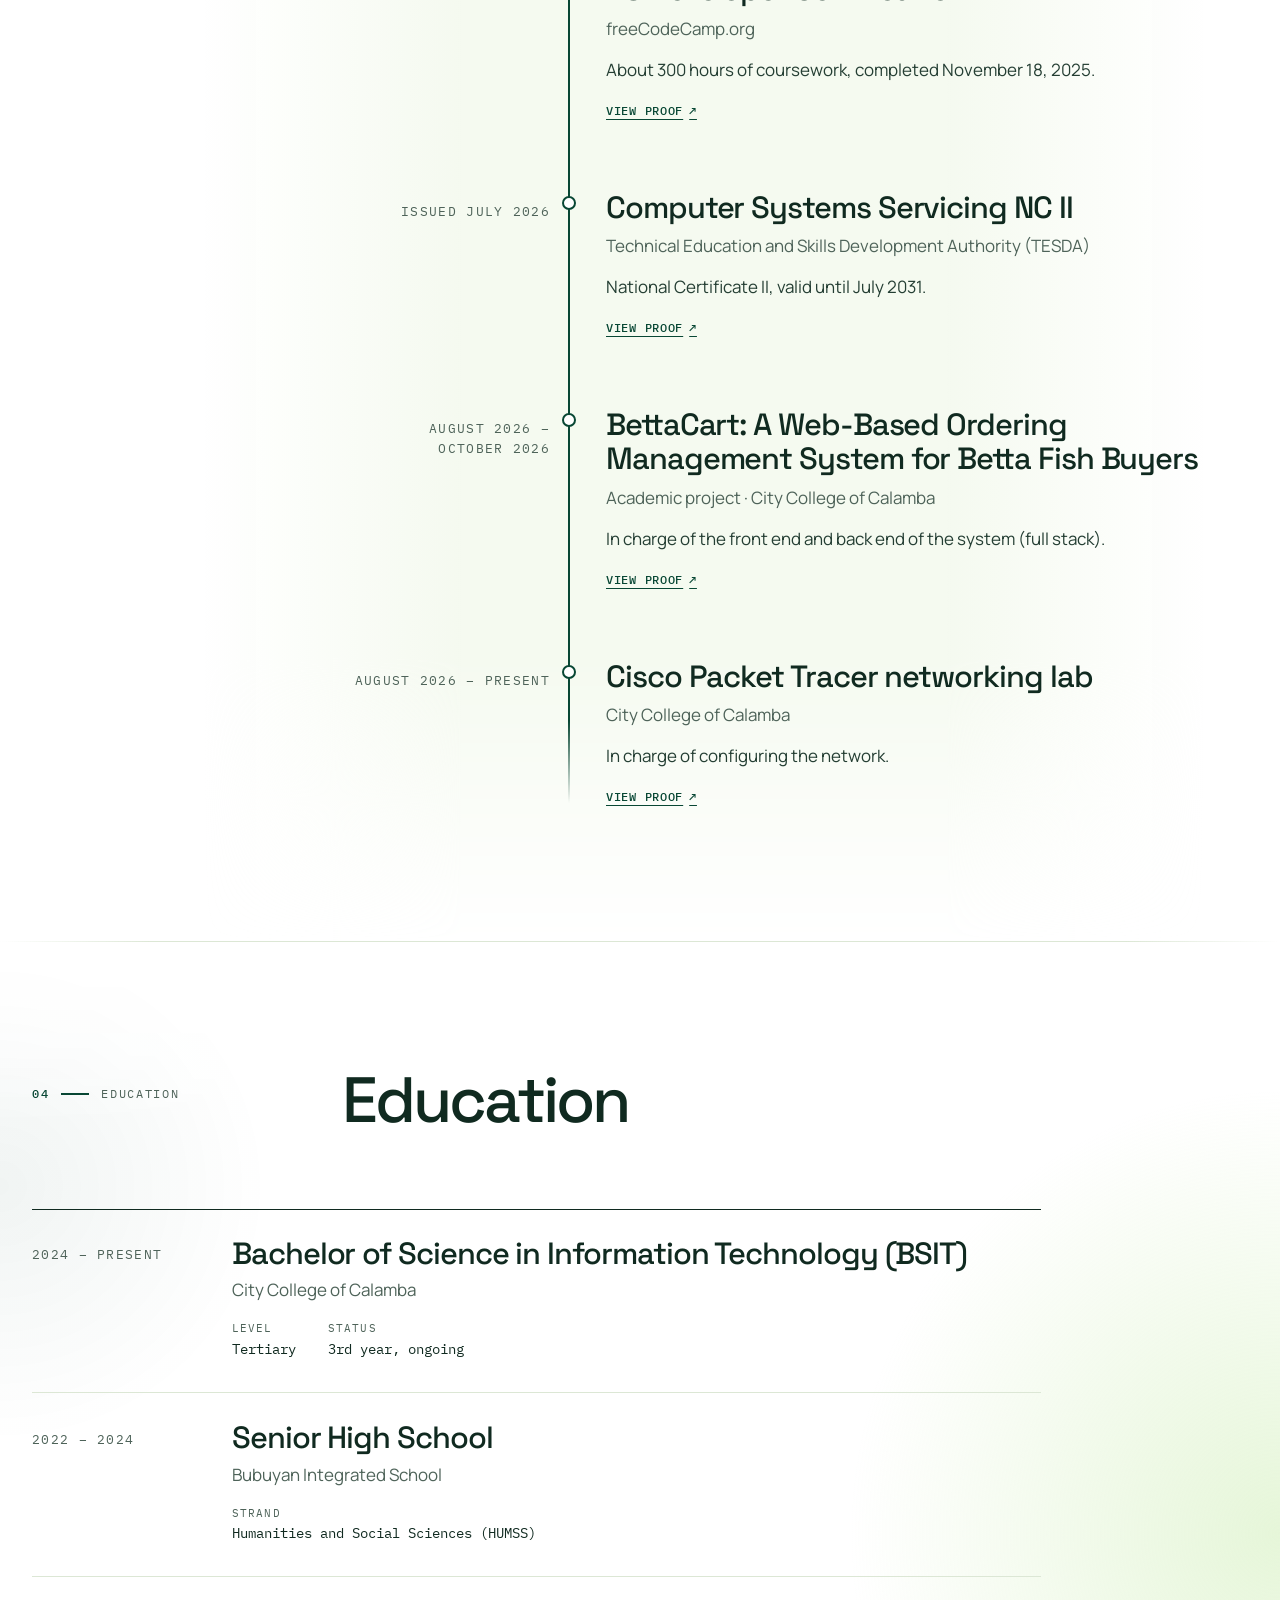
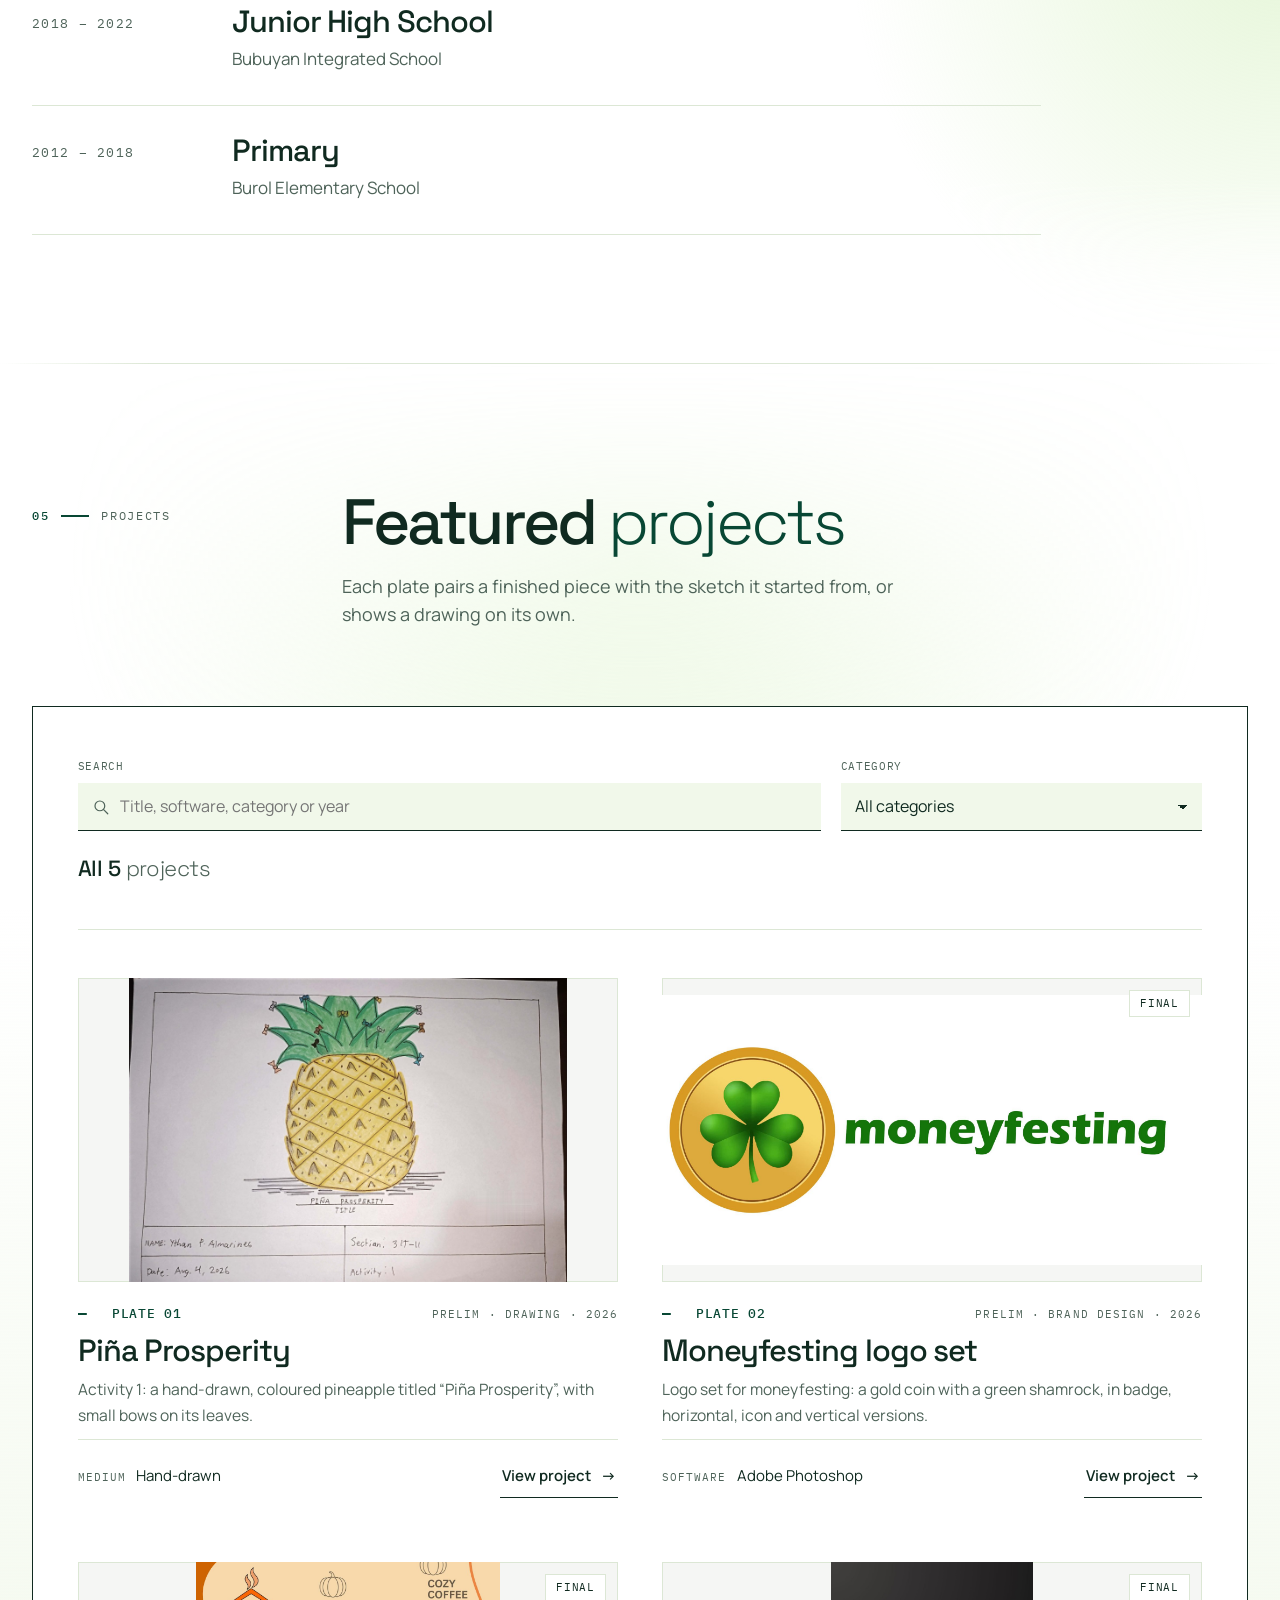
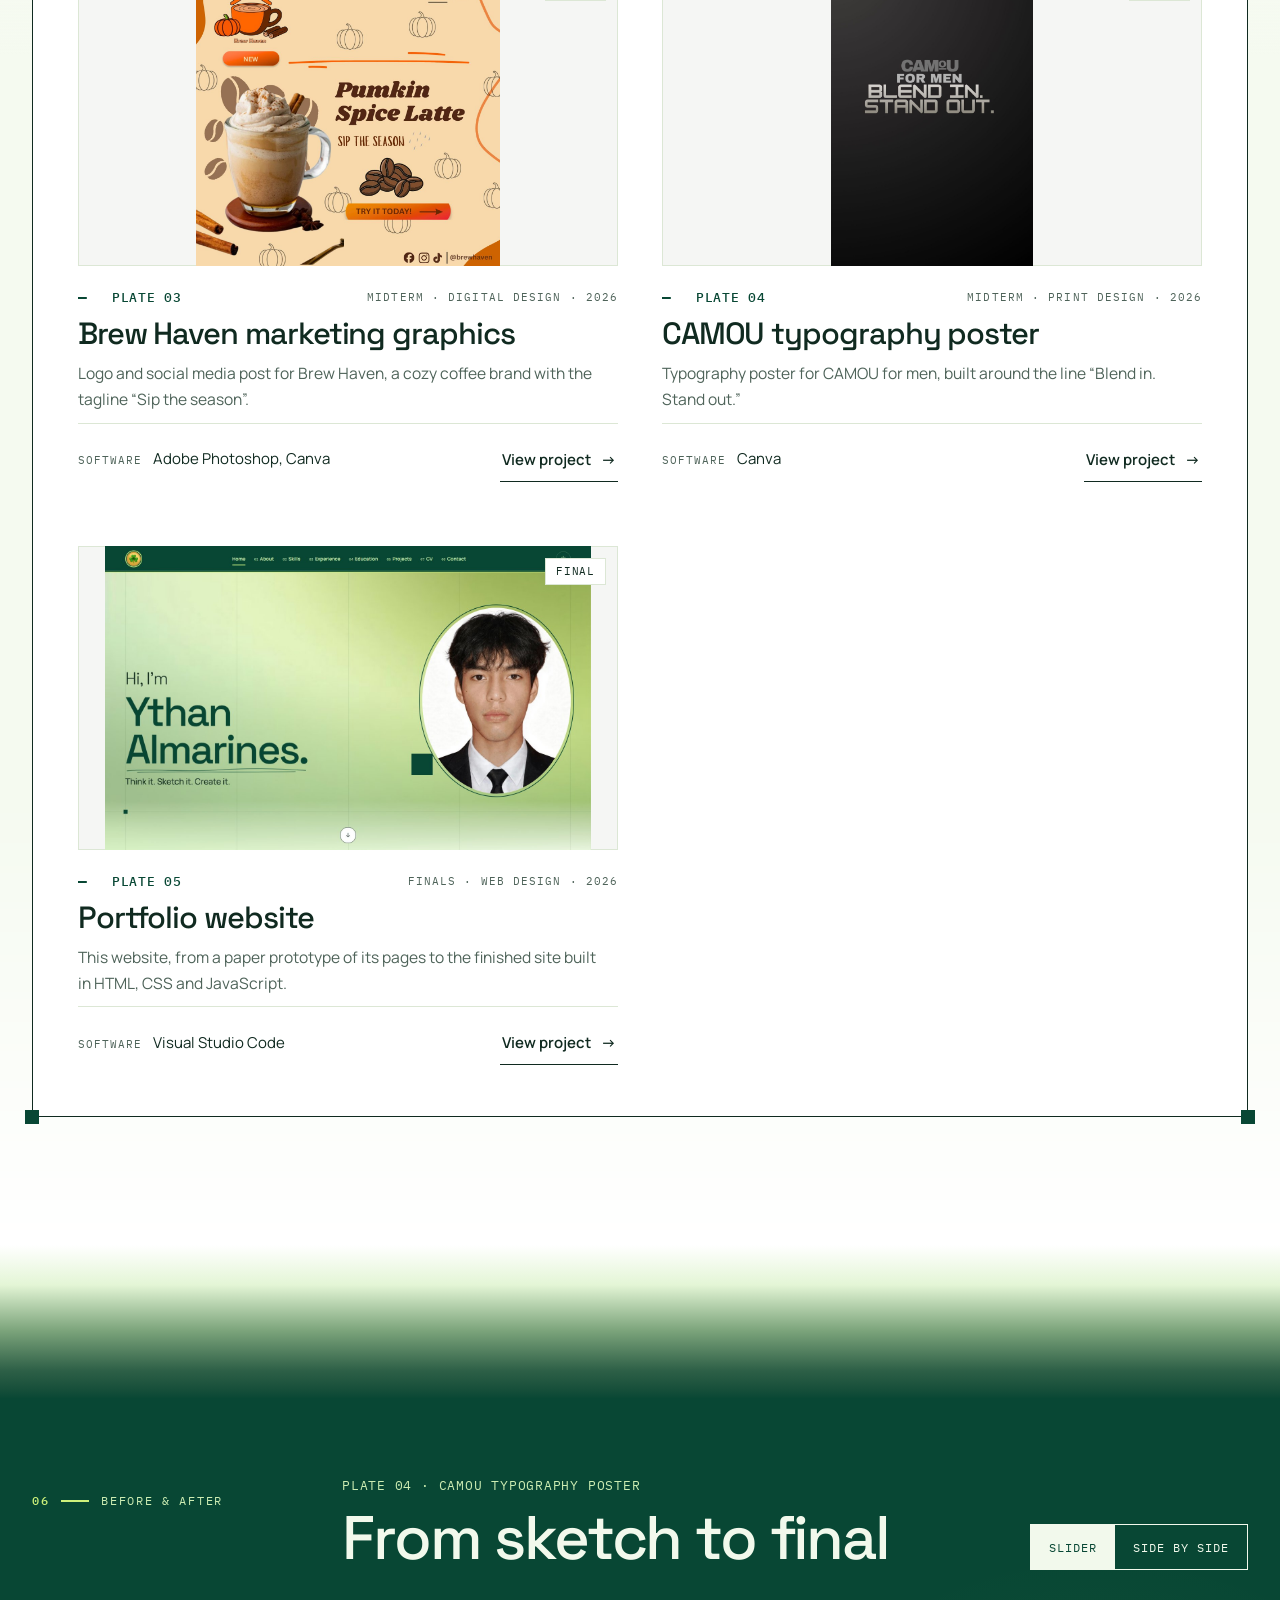
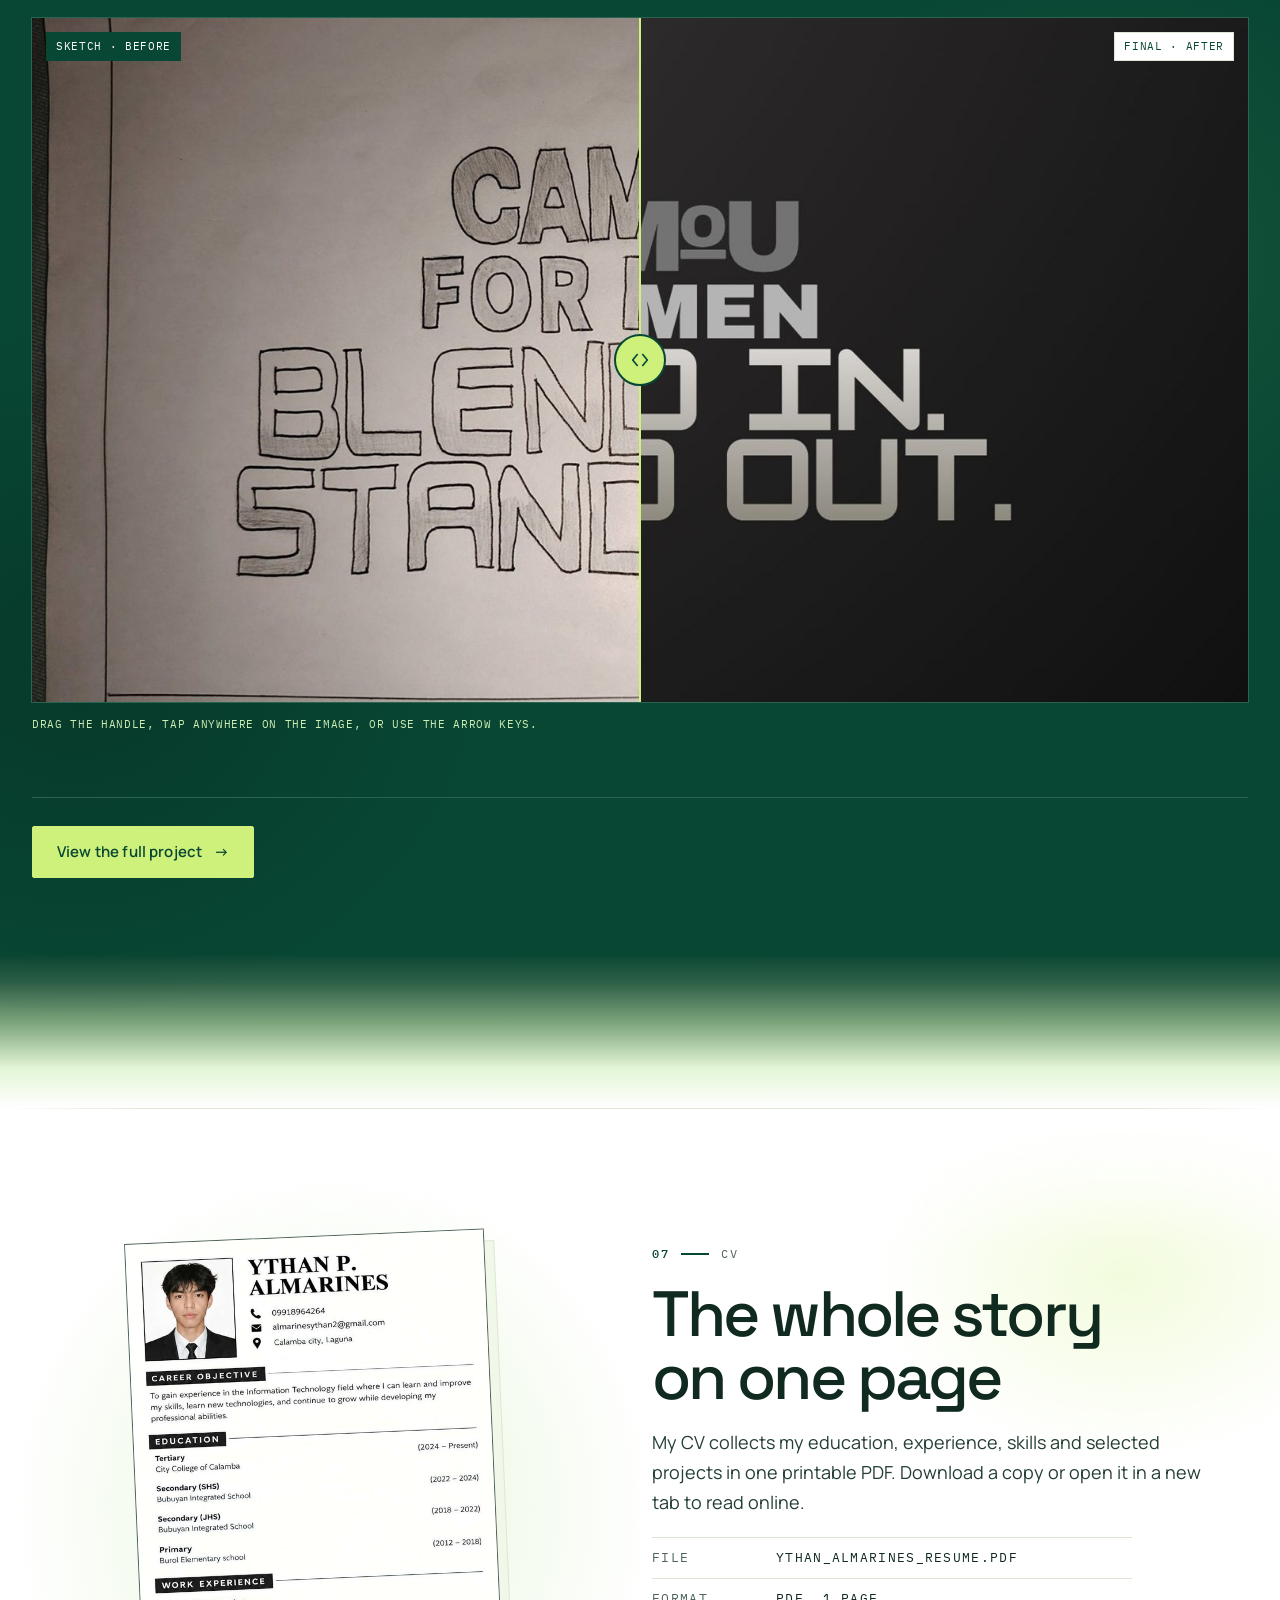
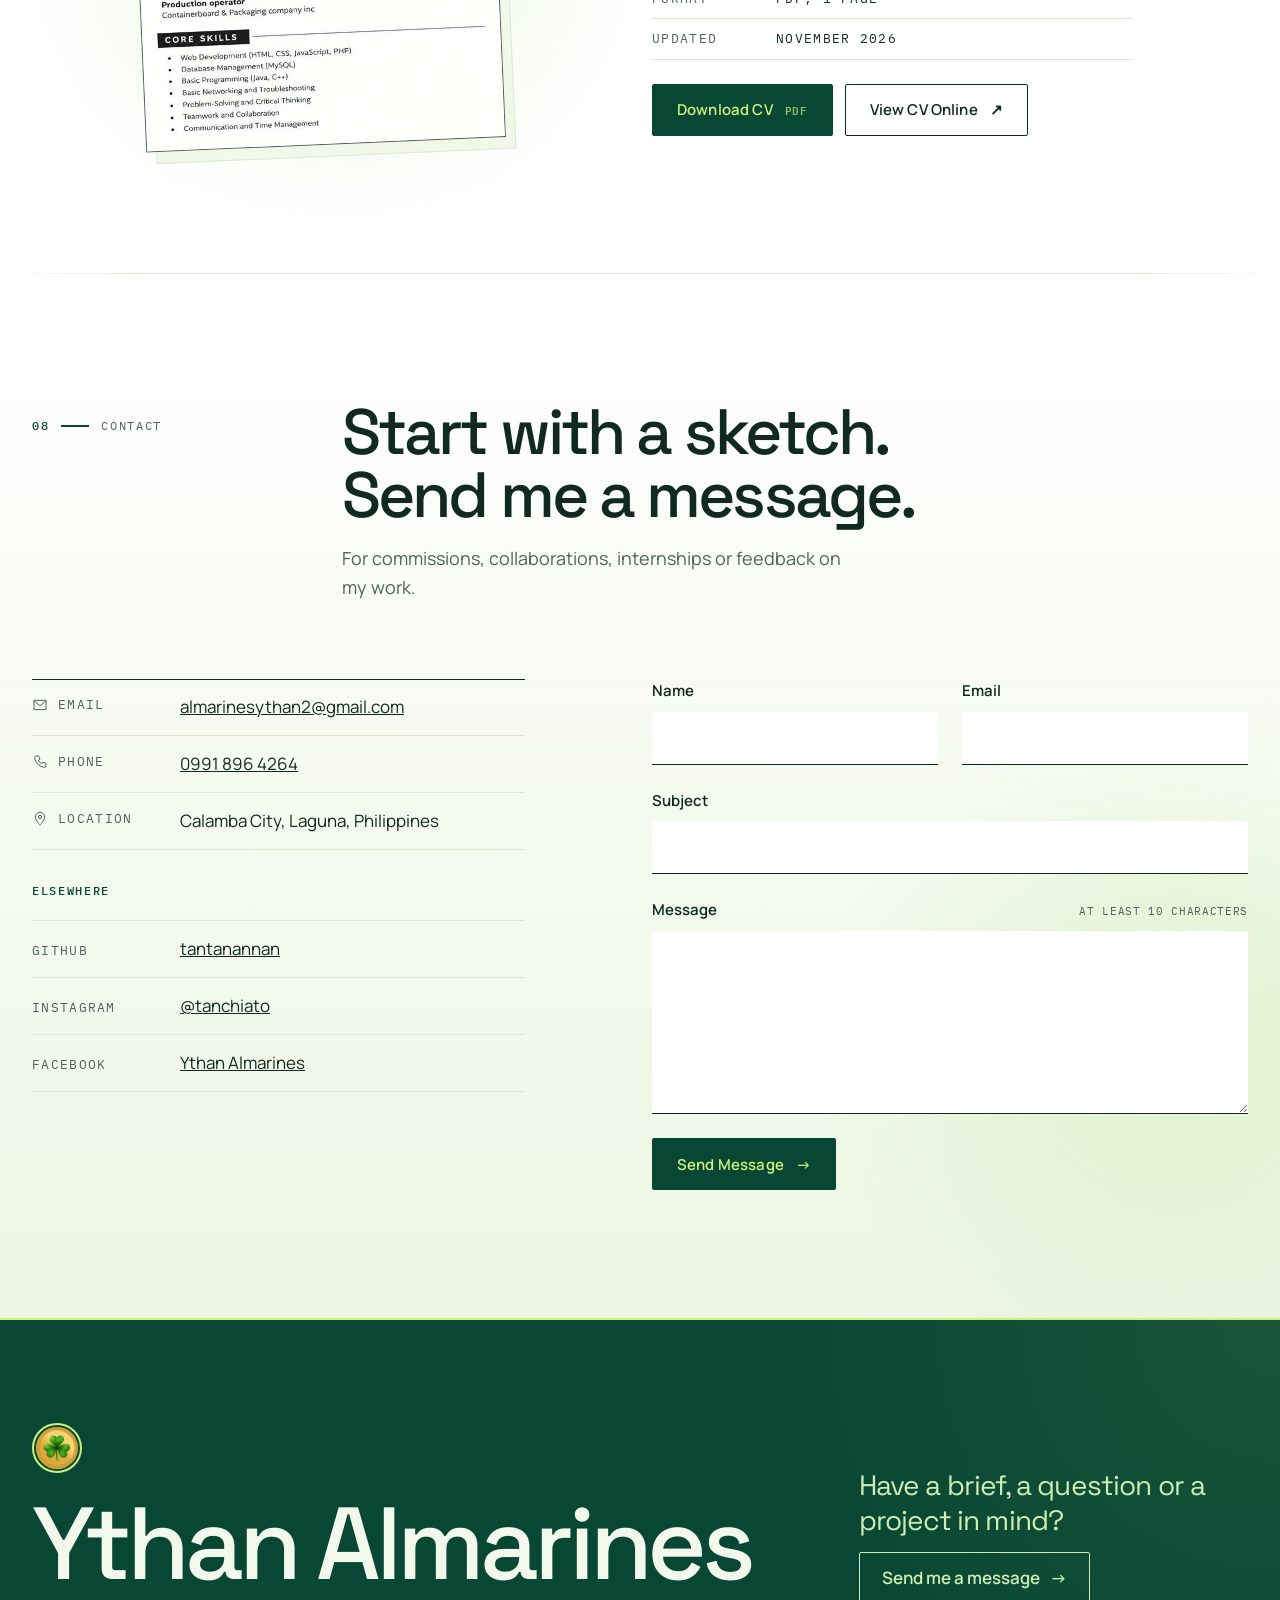
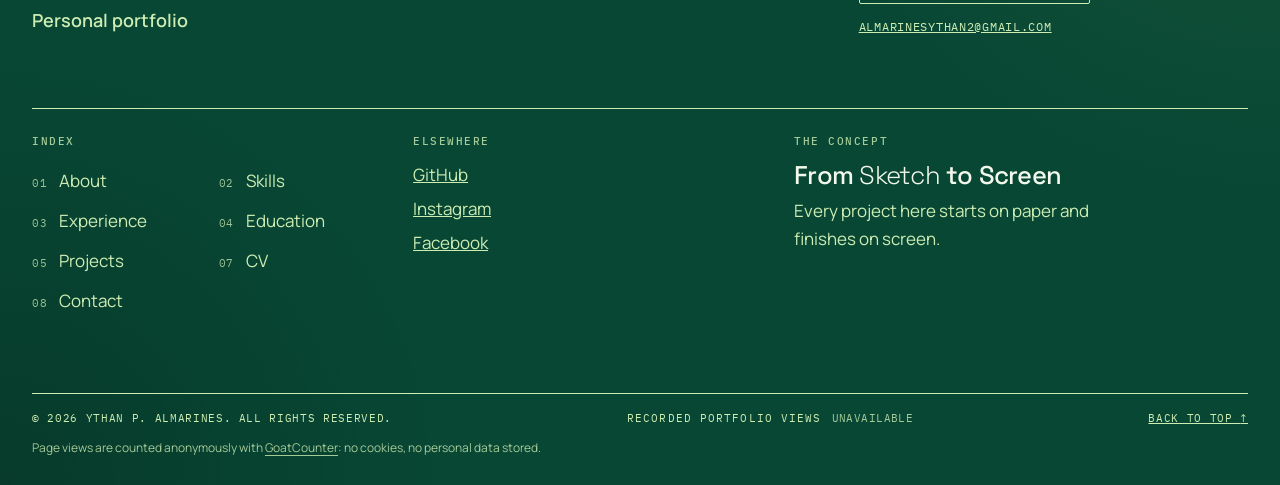
==== commit 7ad2a82d: "Add GoatCounter tracking and footer page-view counter Loads count.js once per page from site.js and " ====
--- a/index.html
+++ b/index.html
@@ -549,7 +549,9 @@
     </div>
     <div class="foot-row mono">
       <span>&copy; 2026 Ythan P. Almarines. All rights reserved.</span>
+      <p class="foot-views" data-views hidden><span>Recorded Portfolio Views</span> <span class="foot-views-n" data-views-n>Loading&hellip;</span></p> <!-- Filled in by js/site.js from GoatCounter -->
       <a href="#home">Back to top <span aria-hidden="true">&uarr;</span></a>
+      <p class="foot-privacy">Page views are counted anonymously with <a href="https://www.goatcounter.com/help/privacy" target="_blank" rel="noopener">GoatCounter</a>: no cookies, no personal data stored.</p>
     </div>
   </div>
 </footer>
--- a/css/style.css
+++ b/css/style.css
@@ -911,6 +911,13 @@
 .foot-mark { font-family: var(--f-display); font-weight: 500; font-size: 1.6rem; line-height: 1.1; letter-spacing: -.03em; margin-bottom: 8px; }
 .foot-mark em { font-style: normal; font-weight: 300; }
 .foot-row { display: flex; flex-wrap: wrap; justify-content: space-between; gap: 12px 24px; border-top: 1px solid var(--on-marker); padding-top: 16px; font-size: .6875rem; }
+/* Public counter: GoatCounter's site-wide total, the only statistic shown publicly (filled in by site.js).
+   The footer is the same pine bar in both themes, so the number is Lime Glow on pine (8.4:1) in both. */
+.foot-views { display: inline-flex; flex-wrap: wrap; align-items: baseline; gap: 4px 10px; letter-spacing: .1em; }
+.foot-views-n { color: var(--marker-ink); font-size: .8125rem; font-weight: 500; letter-spacing: .04em; font-variant-numeric: tabular-nums; }
+.foot-views:not([data-state="ready"]) .foot-views-n { color: inherit; font-size: inherit; font-weight: 400; opacity: .8; }
+.foot-privacy { flex-basis: 100%; font-family: var(--f-body); font-size: .75rem; letter-spacing: 0; text-transform: none; opacity: .8; }
+.foot-privacy a { text-decoration: underline; text-underline-offset: 3px; }
 .site-footer .ph { background: transparent; border-bottom-color: var(--on-marker); }
 .site-footer a { color: var(--on-marker); }
 .site-footer :focus-visible { outline-color: var(--on-marker); }
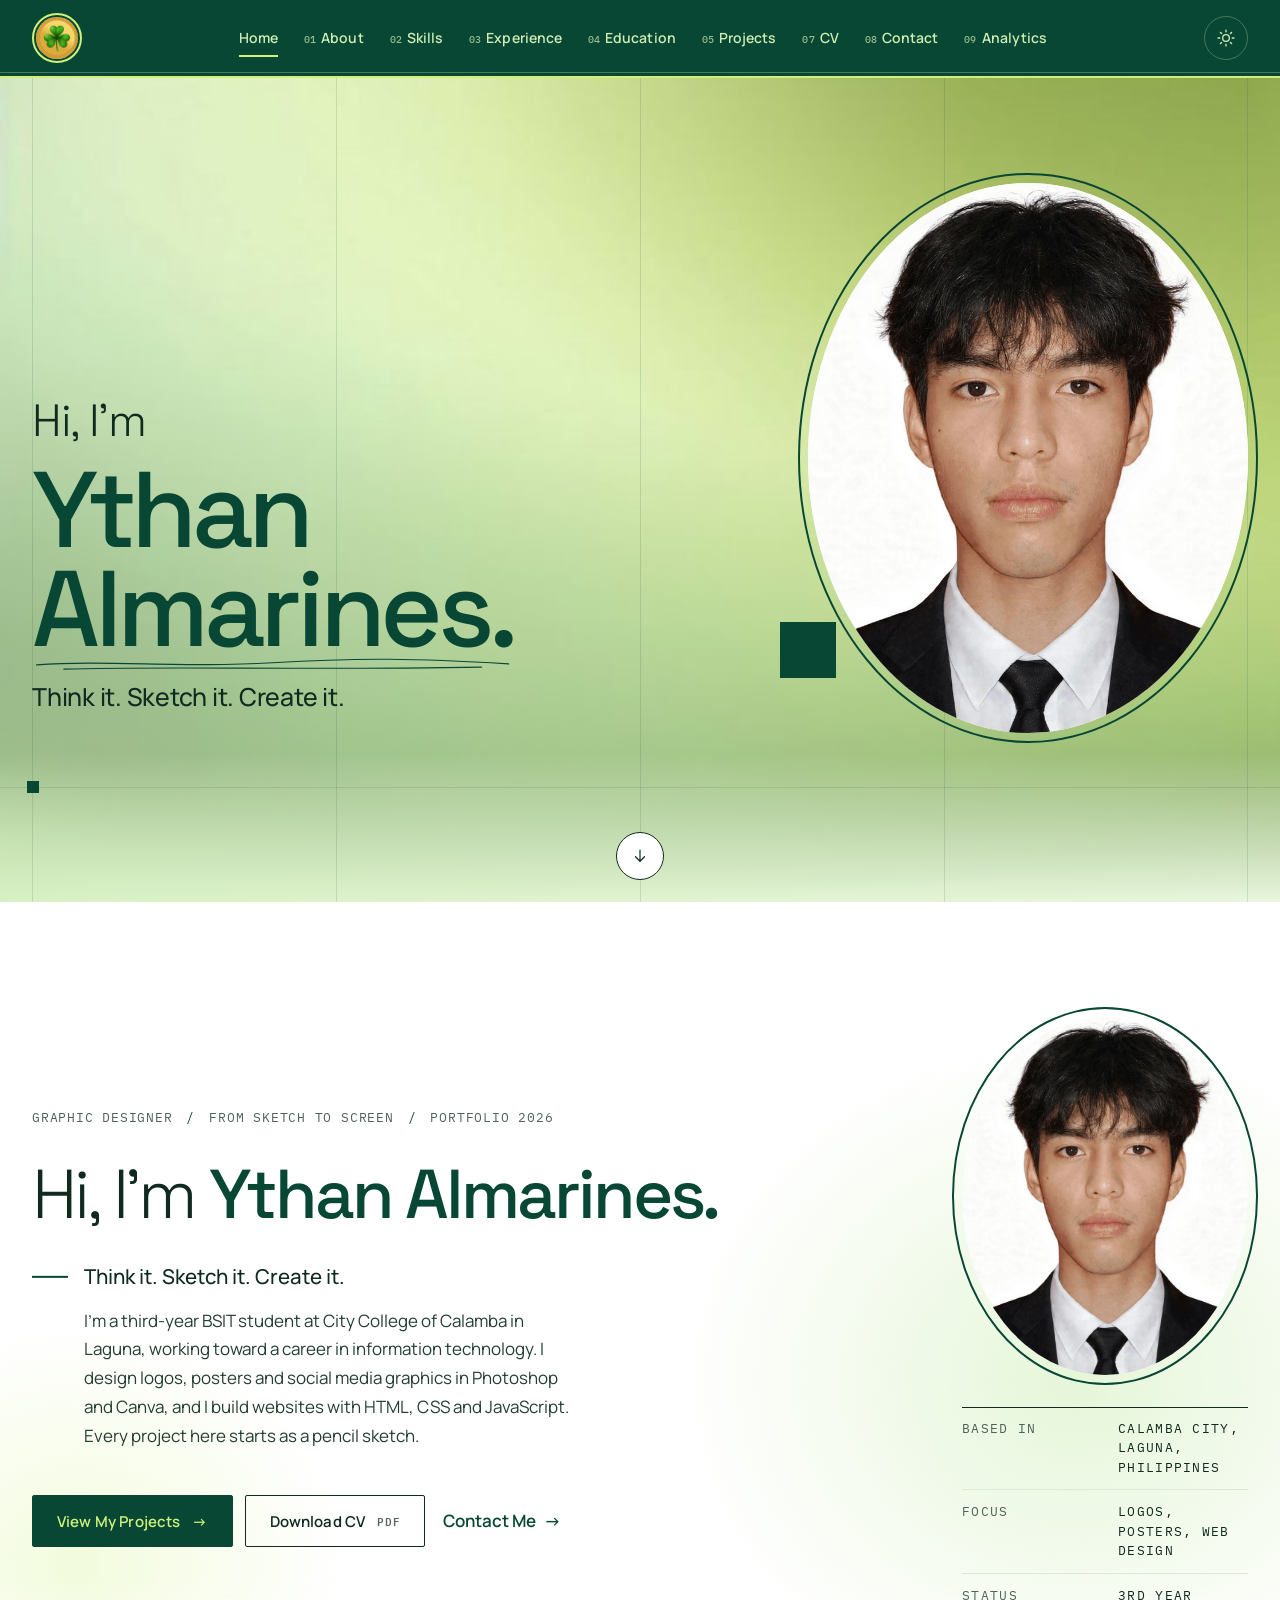
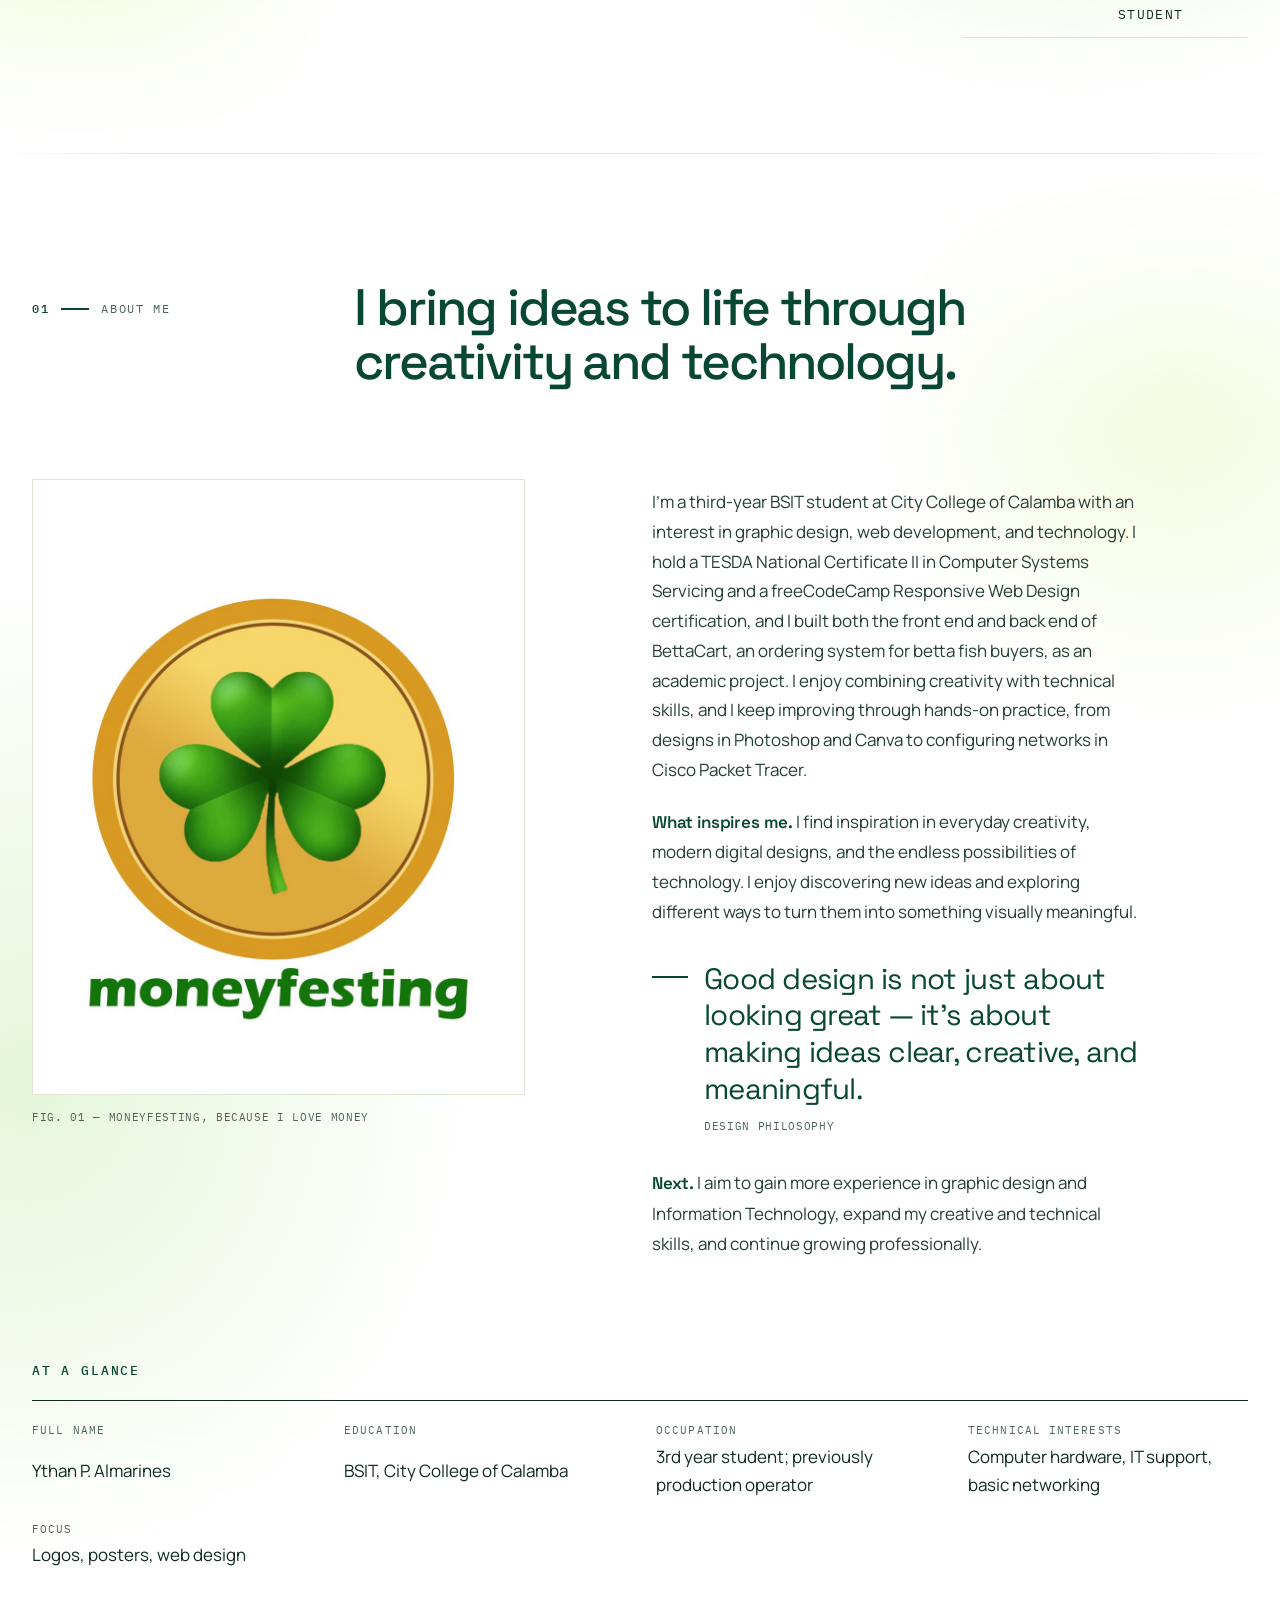
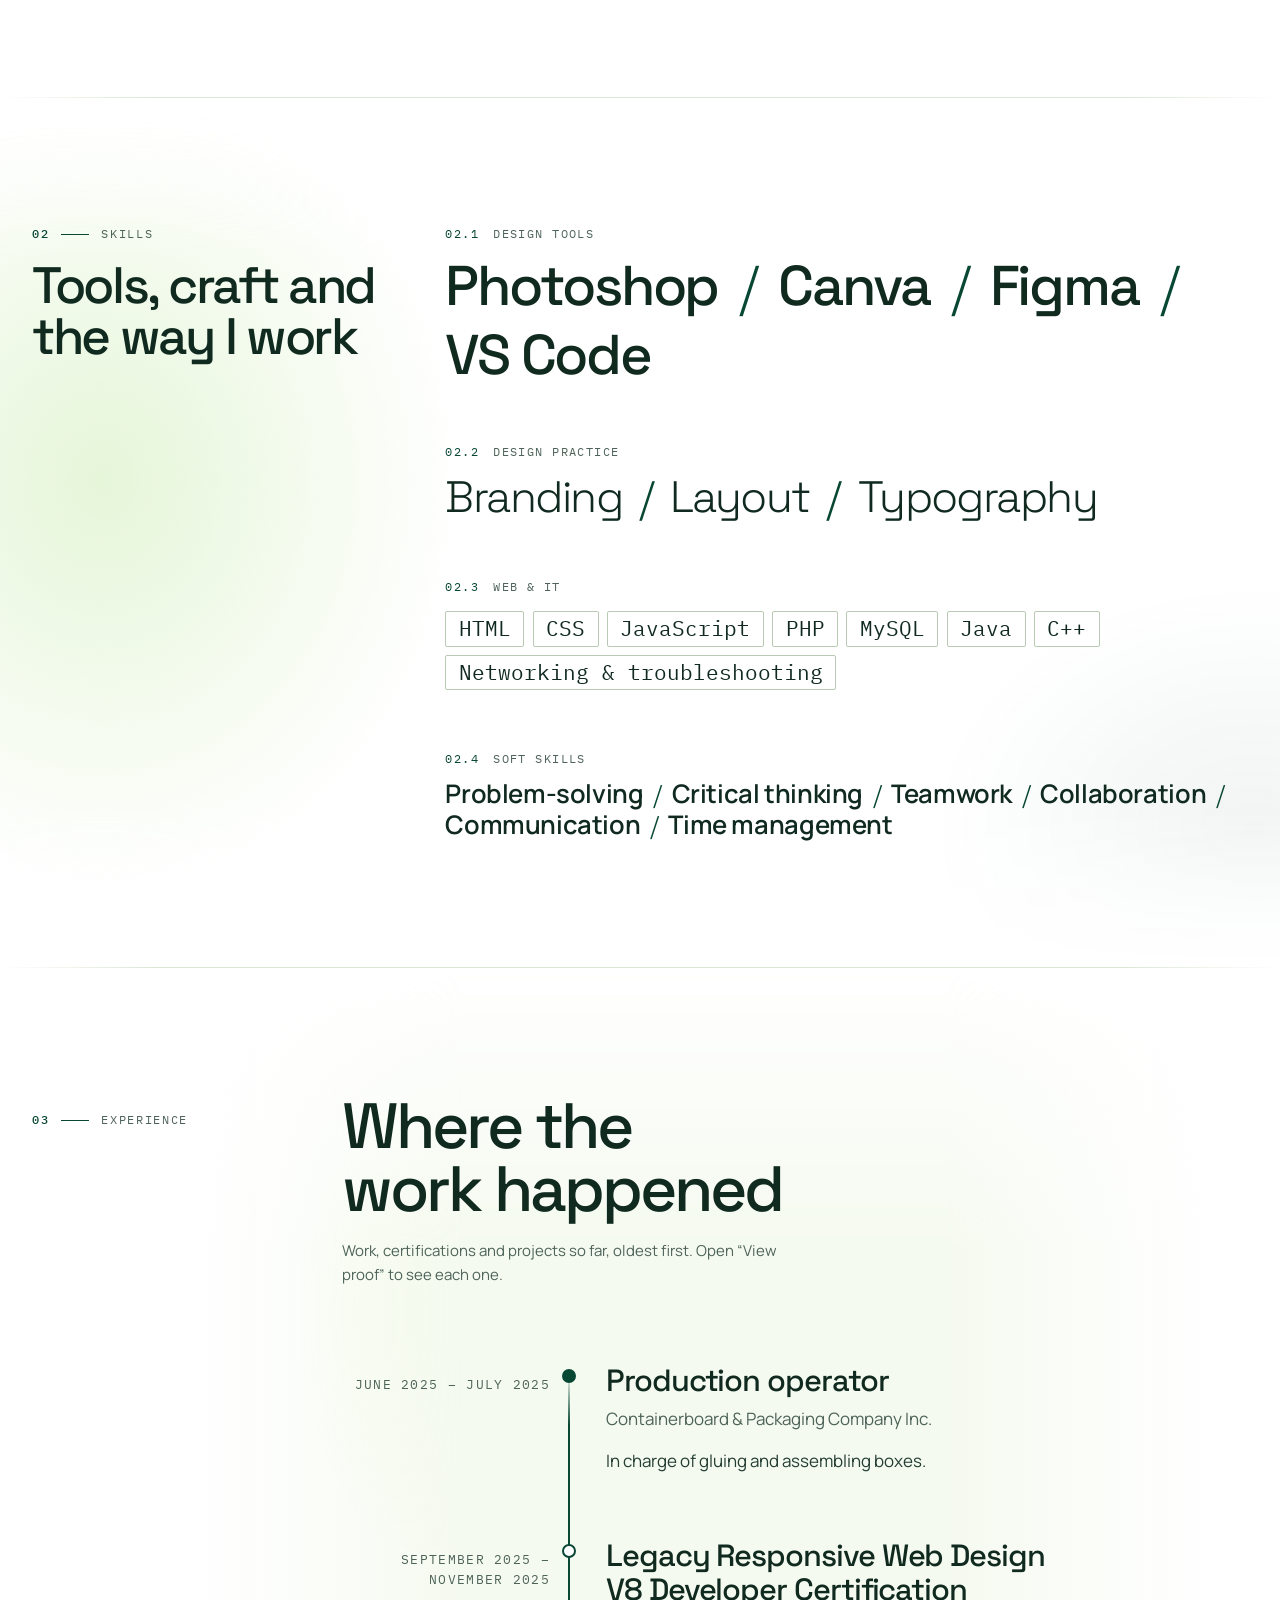
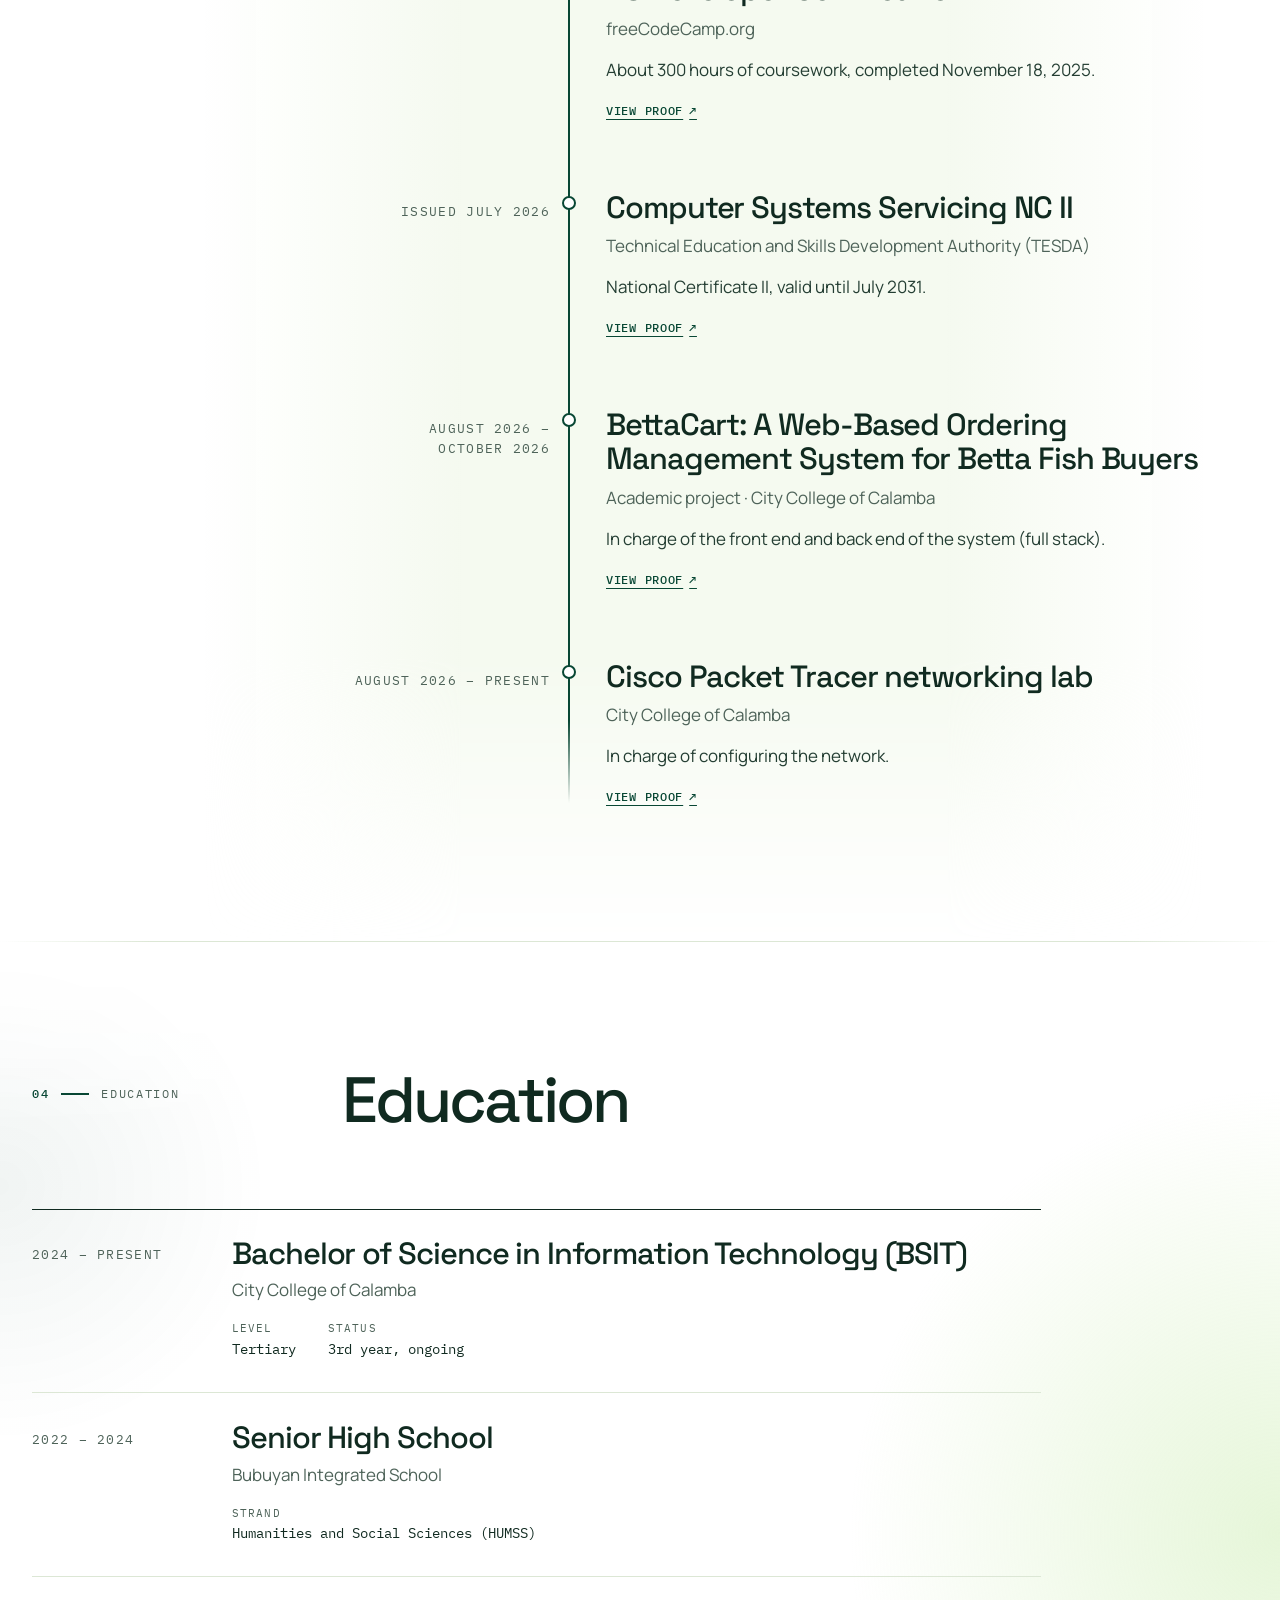
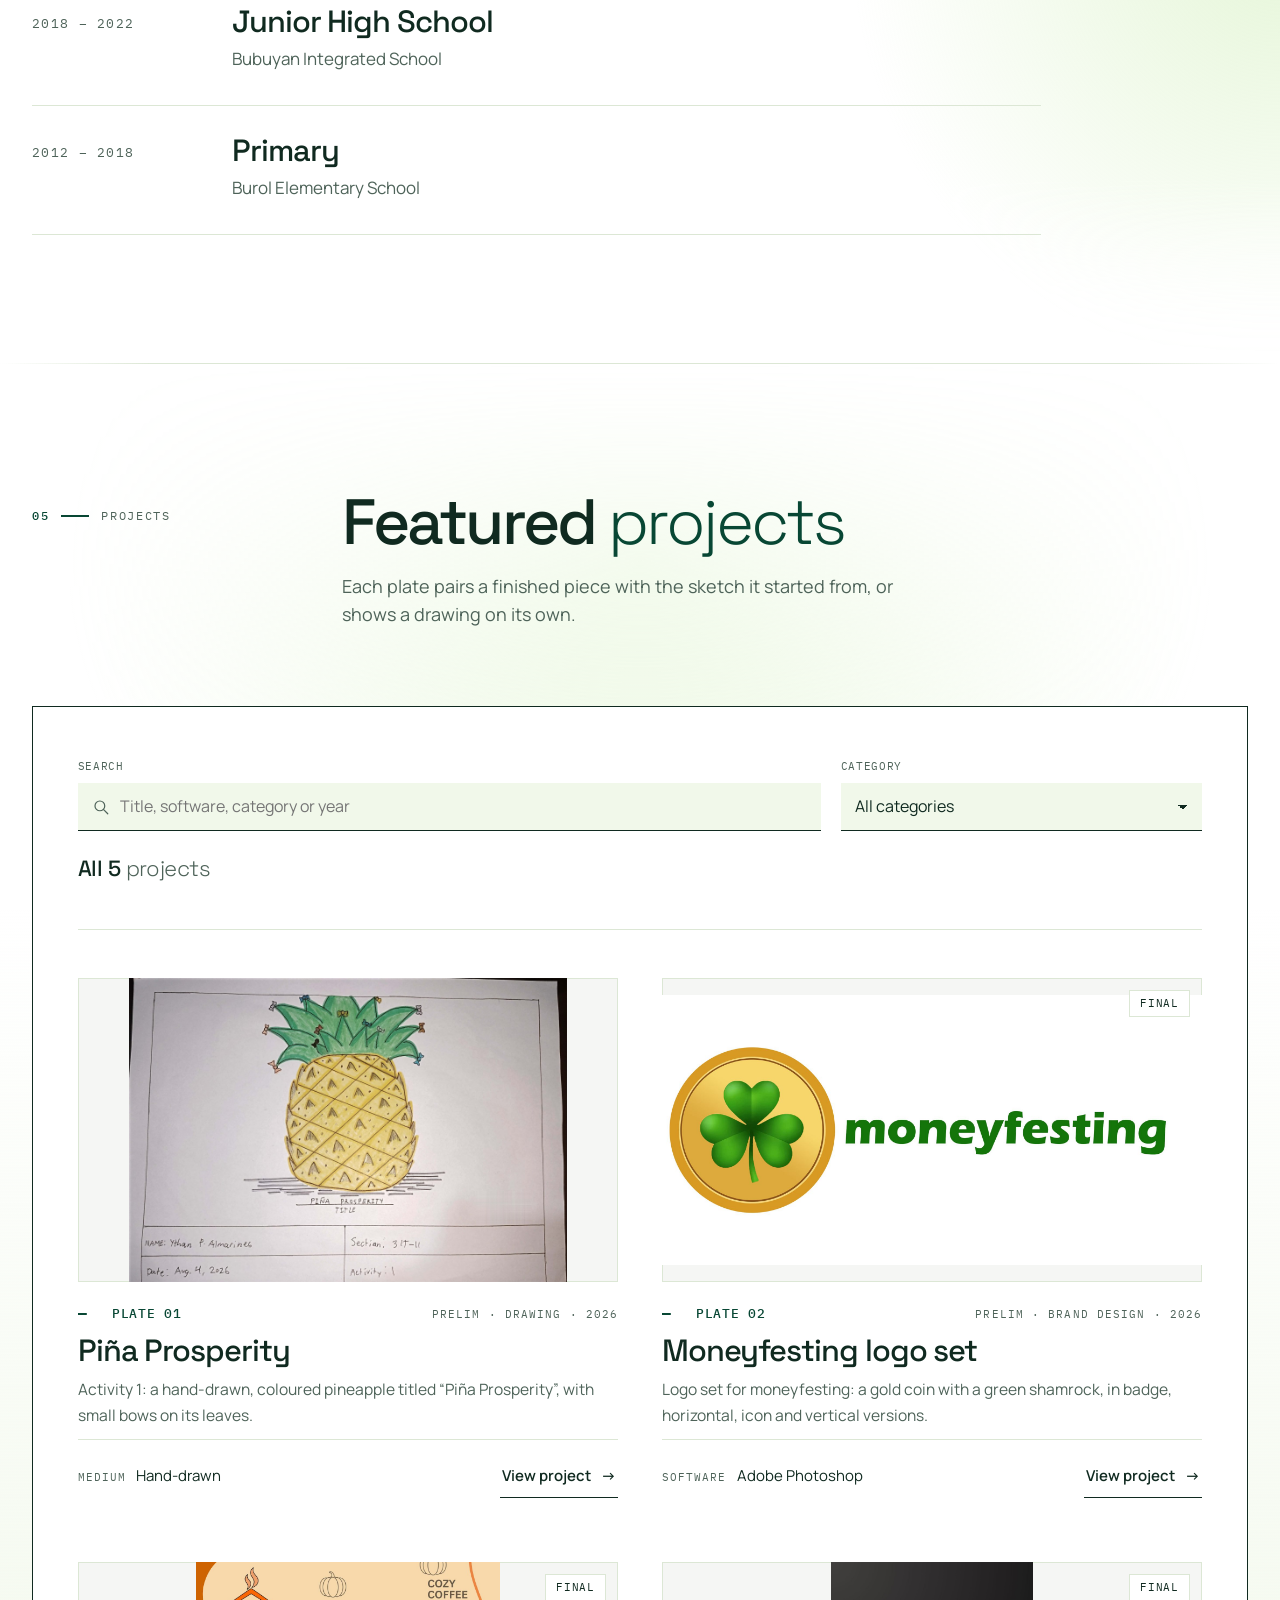
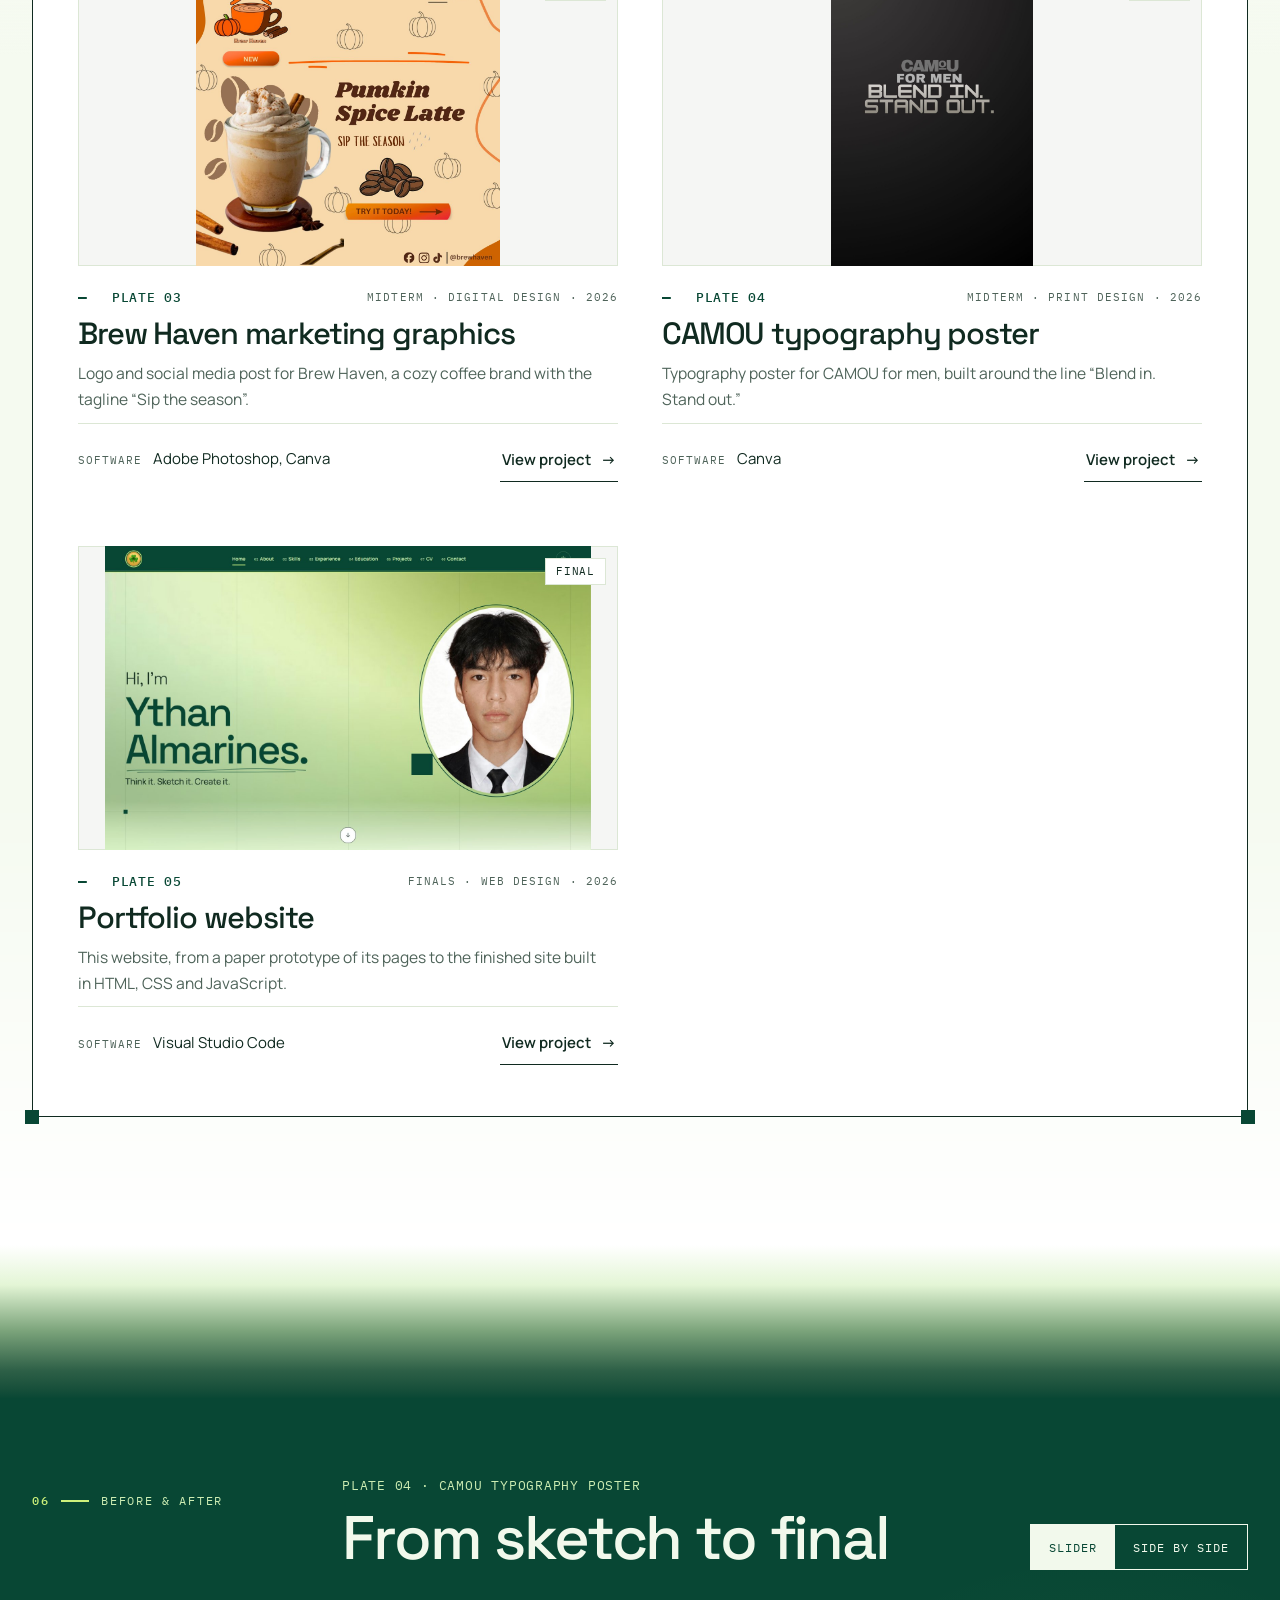
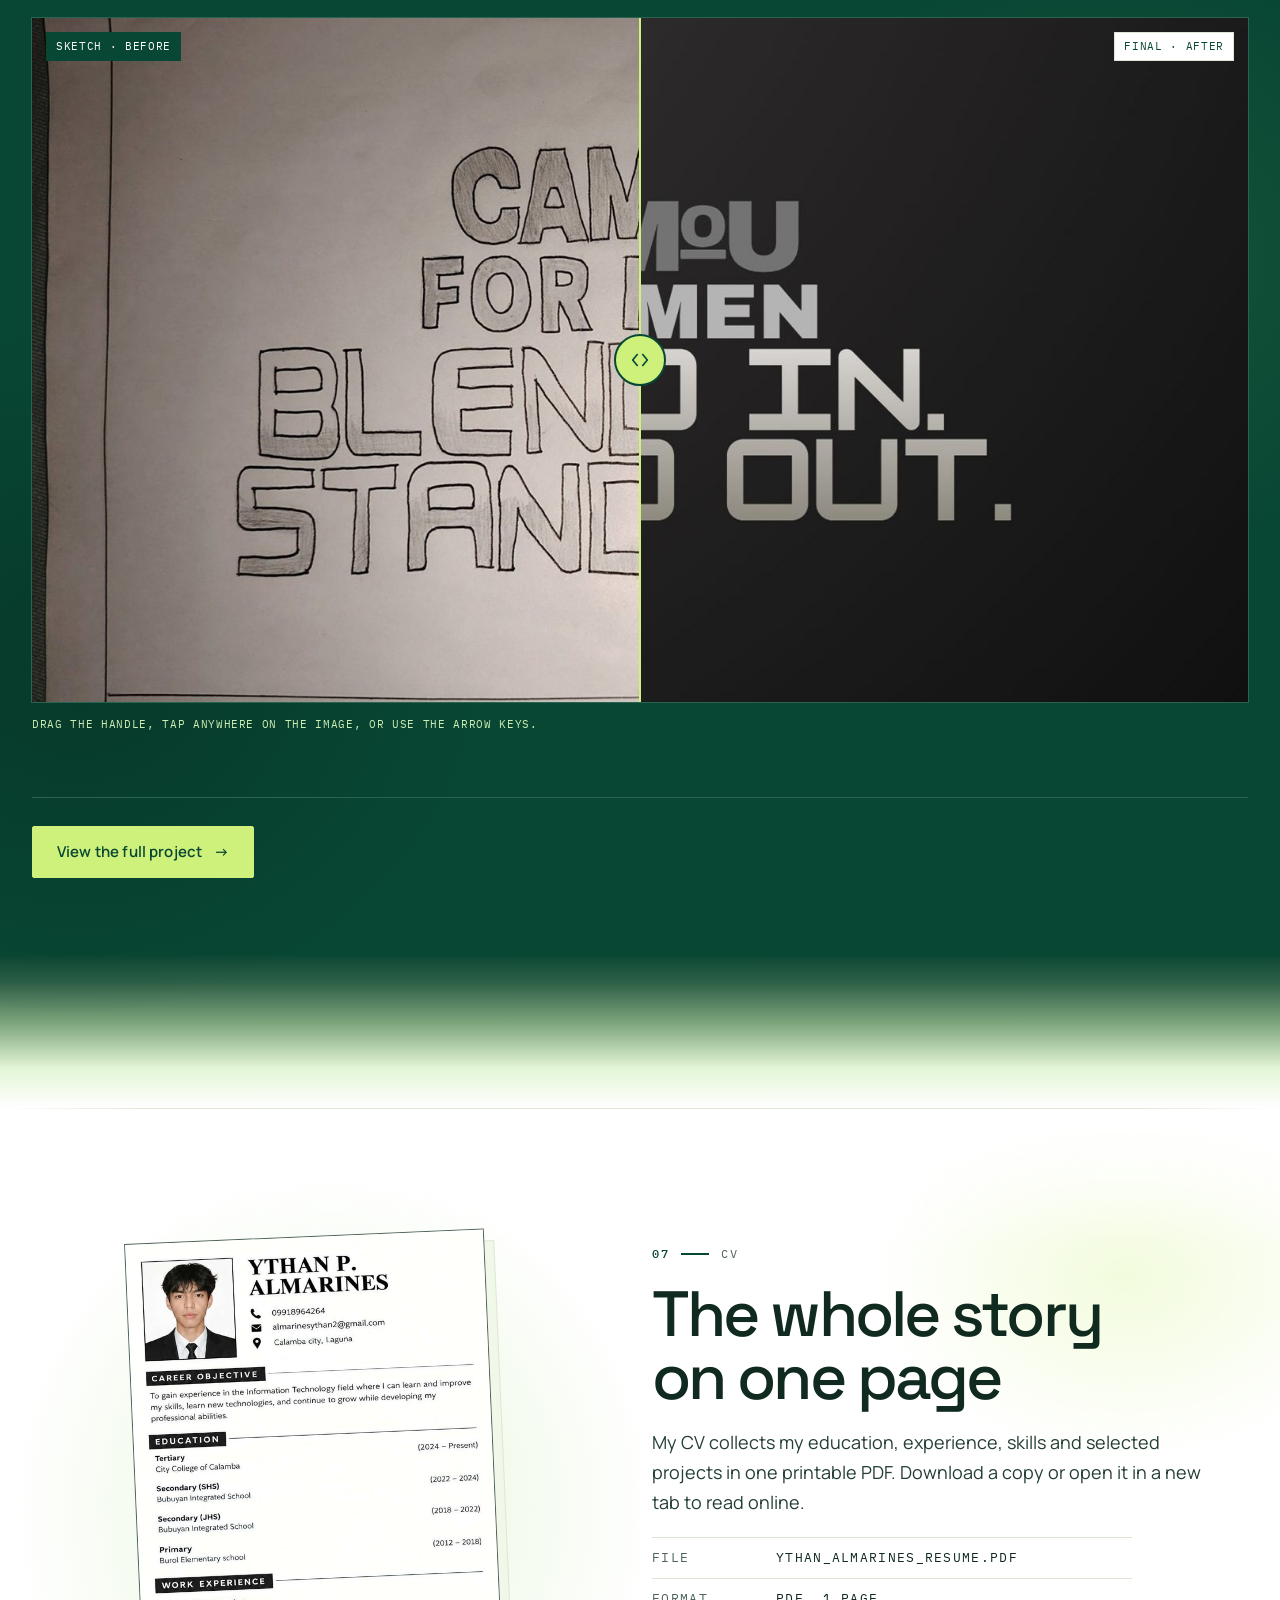
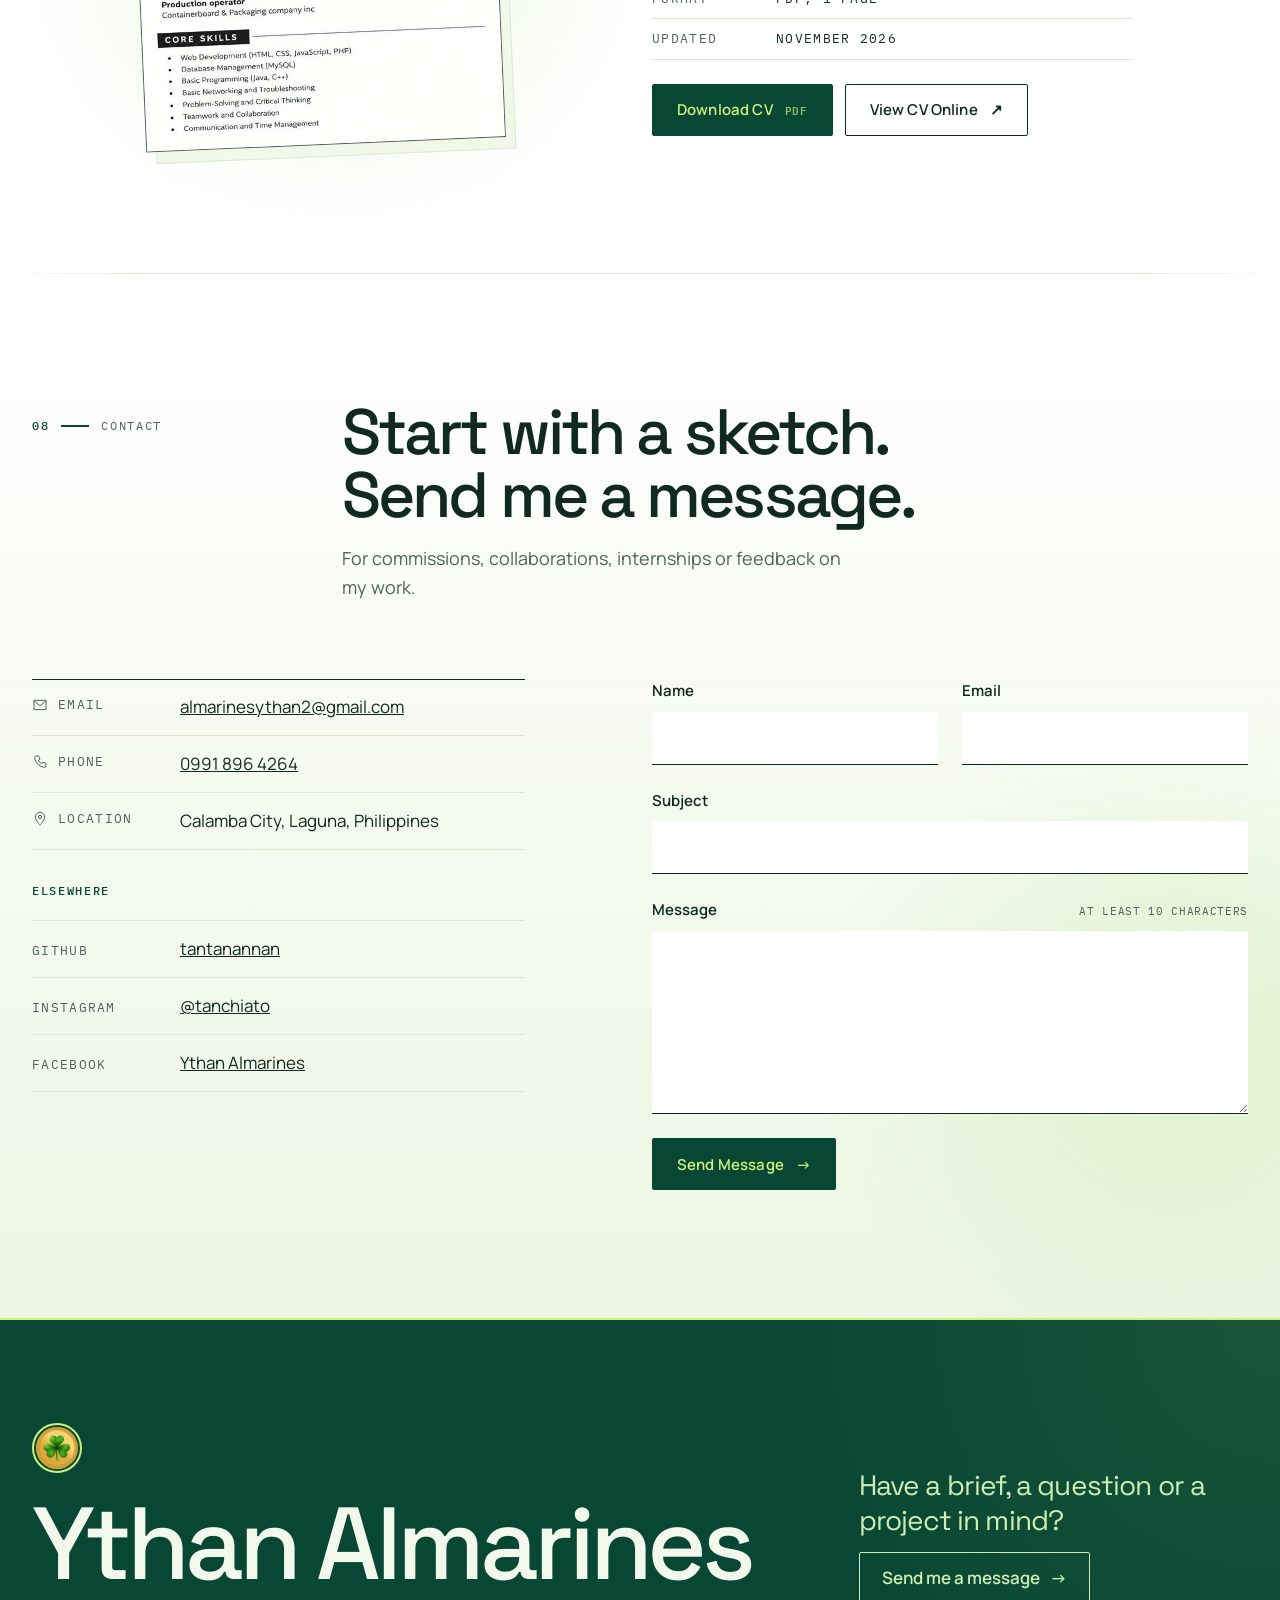
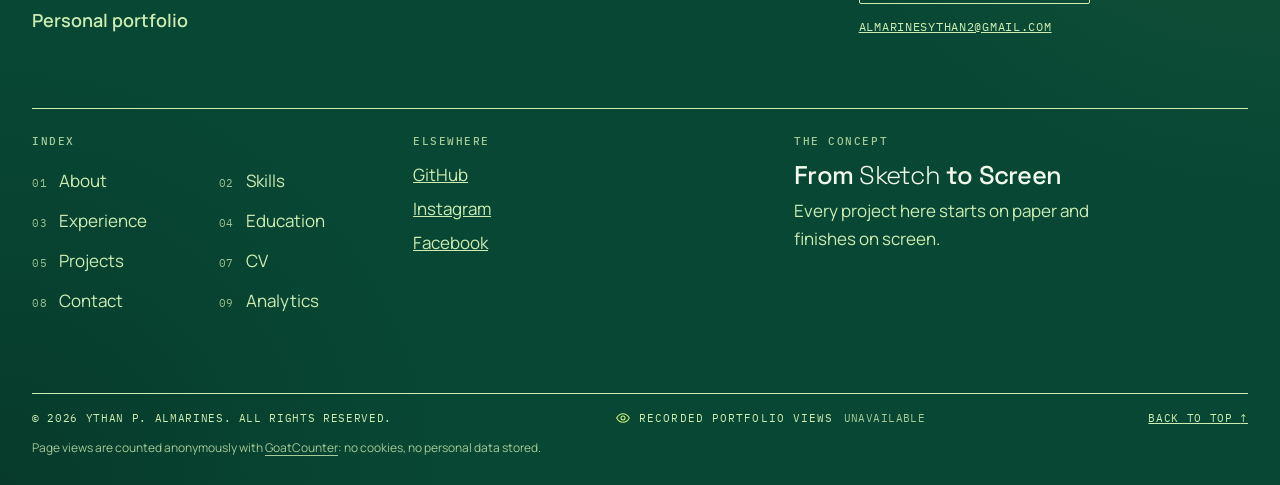
==== commit b910d5da: "Add Analytics page with public total and owner dashboard frame analytics.html shows GoatCounter's pu" ====
--- a/index.html
+++ b/index.html
@@ -37,6 +37,7 @@
         <li><a href="#projects"><sup>05</sup>Projects</a></li>
         <li><a href="#cv"><sup>07</sup>CV</a></li>
         <li><a href="#contact"><sup>08</sup>Contact</a></li>
+        <li><a href="analytics.html"><sup>09</sup>Analytics</a></li>
       </ul>
     </nav>
     <div class="header-tools">
@@ -71,6 +72,7 @@
         <li><a href="#projects"><span class="num mono">05</span><span class="label">Projects</span></a></li>
         <li><a href="#cv"><span class="num mono">07</span><span class="label">CV</span></a></li>
         <li><a href="#contact"><span class="num mono">08</span><span class="label">Contact</span></a></li>
+        <li><a href="analytics.html"><span class="num mono">09</span><span class="label">Analytics</span></a></li>
       </ol>
     </nav>
     <p class="menu-foot mono">From Sketch to Screen &middot; Graphic design portfolio</p>
@@ -531,6 +533,7 @@
           <li><a href="#projects"><span class="mono">05</span>Projects</a></li>
           <li><a href="#cv"><span class="mono">07</span>CV</a></li>
           <li><a href="#contact"><span class="mono">08</span>Contact</a></li>
+          <li><a href="analytics.html"><span class="mono">09</span>Analytics</a></li>
         </ol>
       </nav>
       <div class="foot-col">
@@ -549,7 +552,7 @@
     </div>
     <div class="foot-row mono">
       <span>&copy; 2026 Ythan P. Almarines. All rights reserved.</span>
-      <p class="foot-views" data-views hidden><span>Recorded Portfolio Views</span> <span class="foot-views-n" data-views-n>Loading&hellip;</span></p> <!-- Filled in by js/site.js from GoatCounter -->
+      <p class="foot-views" data-views hidden><svg class="eye" width="16" height="16" viewBox="0 0 24 24" aria-hidden="true" fill="none" stroke="currentColor" stroke-width="1.6" stroke-linecap="round" stroke-linejoin="round"><path d="M2.5 12S6 5.5 12 5.5 21.5 12 21.5 12 18 18.5 12 18.5 2.5 12 2.5 12z"/><circle cx="12" cy="12" r="3"/></svg><span>Recorded Portfolio Views</span> <span class="foot-views-n" data-views-n>Loading&hellip;</span></p> <!-- Filled in by js/site.js from GoatCounter -->
       <a href="#home">Back to top <span aria-hidden="true">&uarr;</span></a>
       <p class="foot-privacy">Page views are counted anonymously with <a href="https://www.goatcounter.com/help/privacy" target="_blank" rel="noopener">GoatCounter</a>: no cookies, no personal data stored.</p>
     </div>
--- a/css/style.css
+++ b/css/style.css
@@ -142,7 +142,7 @@
 }
 .site-header .nav-desktop a::after { background: var(--lime); height: 2px; }
 .site-header .nav-desktop a sup { color: var(--ink); opacity: .72; }
-.site-header .nav-desktop a[aria-current="true"] sup { opacity: 1; }
+.site-header .nav-desktop a[aria-current="true"] sup, .site-header .nav-desktop a[aria-current="page"] sup { opacity: 1; }
 .site-header .logo:hover { box-shadow: 0 0 0 4px var(--rule); }
 .site-header :focus-visible, .menu-top :focus-visible { outline-color: var(--ink); outline-offset: 2px; }
 .site-header .wrap { display: flex; align-items: center; justify-content: space-between; gap: 24px; height: var(--header-h); }
@@ -178,8 +178,8 @@
   transform: scaleX(0); transform-origin: right; transition: transform 280ms var(--ease);
 }
 /* the underline enters from the left and leaves to the right */
-.nav-desktop a:hover::after, .nav-desktop a[aria-current="true"]::after { transform: scaleX(1); transform-origin: left; }
-.nav-desktop a[aria-current="true"] sup { color: var(--marker-ink); }
+.nav-desktop a:hover::after, .nav-desktop a[aria-current="true"]::after, .nav-desktop a[aria-current="page"]::after { transform: scaleX(1); transform-origin: left; }
+.nav-desktop a[aria-current="true"] sup, .nav-desktop a[aria-current="page"] sup { color: var(--marker-ink); }
 .nav-desktop a.later { color: var(--pencil); }
 .header-tools { display: flex; align-items: center; gap: 8px; }
 .icon-btn {
@@ -913,7 +913,8 @@
 .foot-row { display: flex; flex-wrap: wrap; justify-content: space-between; gap: 12px 24px; border-top: 1px solid var(--on-marker); padding-top: 16px; font-size: .6875rem; }
 /* Public counter: GoatCounter's site-wide total, the only statistic shown publicly (filled in by site.js).
    The footer is the same pine bar in both themes, so the number is Lime Glow on pine (8.4:1) in both. */
-.foot-views { display: inline-flex; flex-wrap: wrap; align-items: baseline; gap: 4px 10px; letter-spacing: .1em; }
+.foot-views { display: inline-flex; flex-wrap: wrap; align-items: center; gap: 4px 10px; letter-spacing: .1em; }
+.foot-views .eye { width: 16px; height: 16px; flex: 0 0 auto; color: var(--marker-ink); margin-right: -2px; }
 .foot-views-n { color: var(--marker-ink); font-size: .8125rem; font-weight: 500; letter-spacing: .04em; font-variant-numeric: tabular-nums; }
 .foot-views:not([data-state="ready"]) .foot-views-n { color: inherit; font-size: inherit; font-weight: 400; opacity: .8; }
 .foot-privacy { flex-basis: 100%; font-family: var(--f-body); font-size: .75rem; letter-spacing: 0; text-transform: none; opacity: .8; }
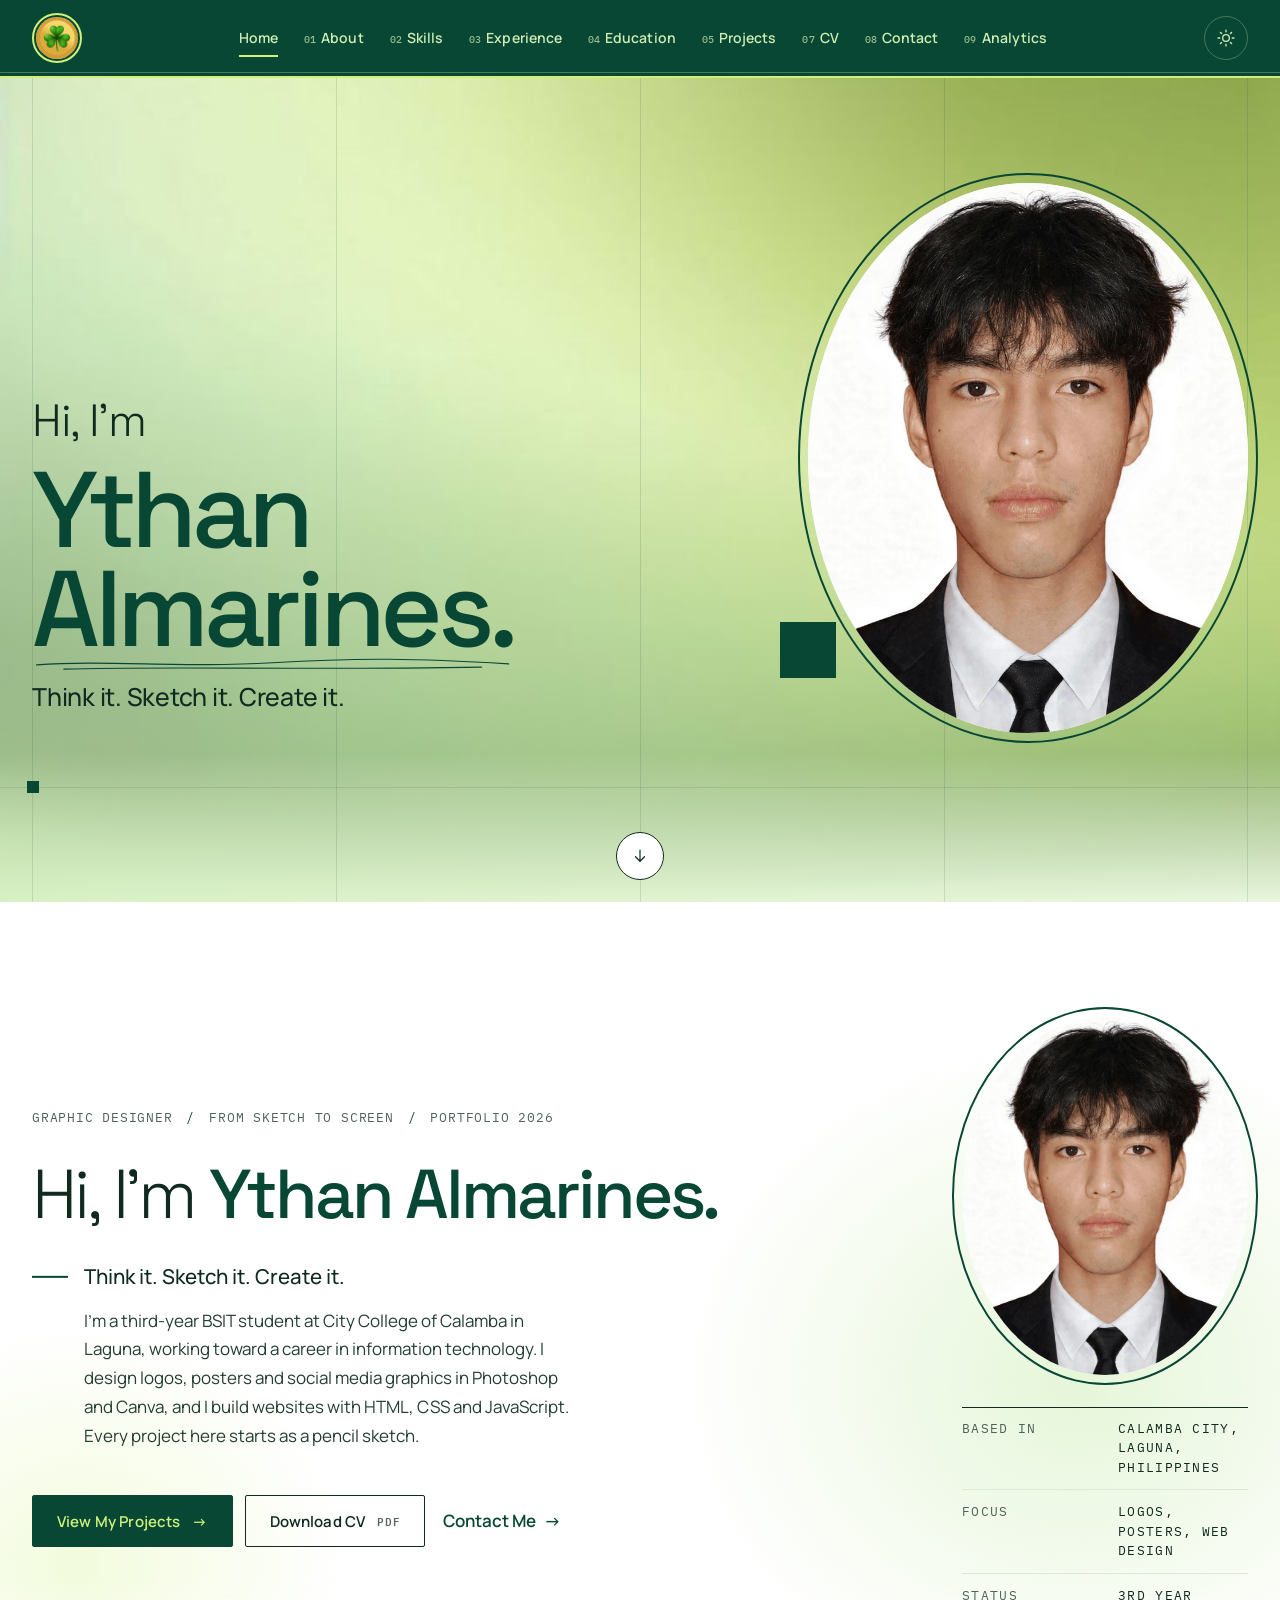
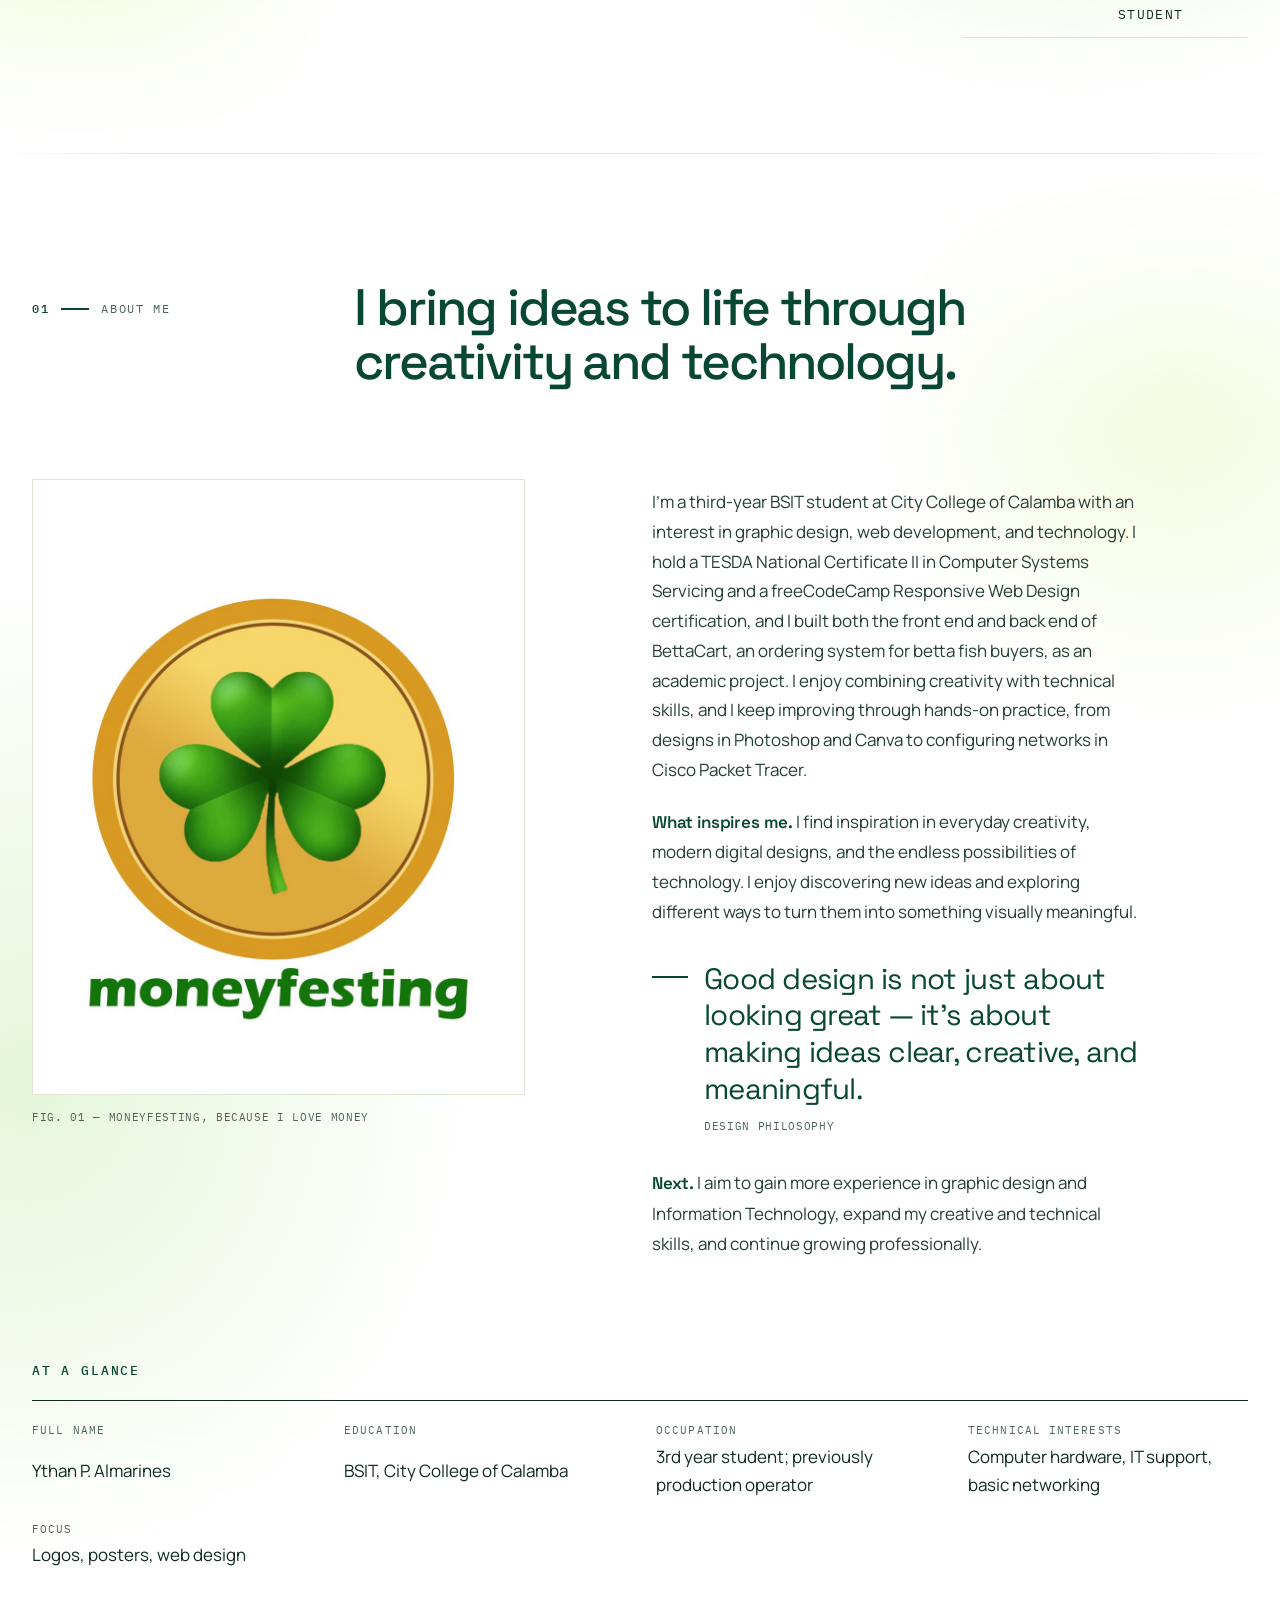
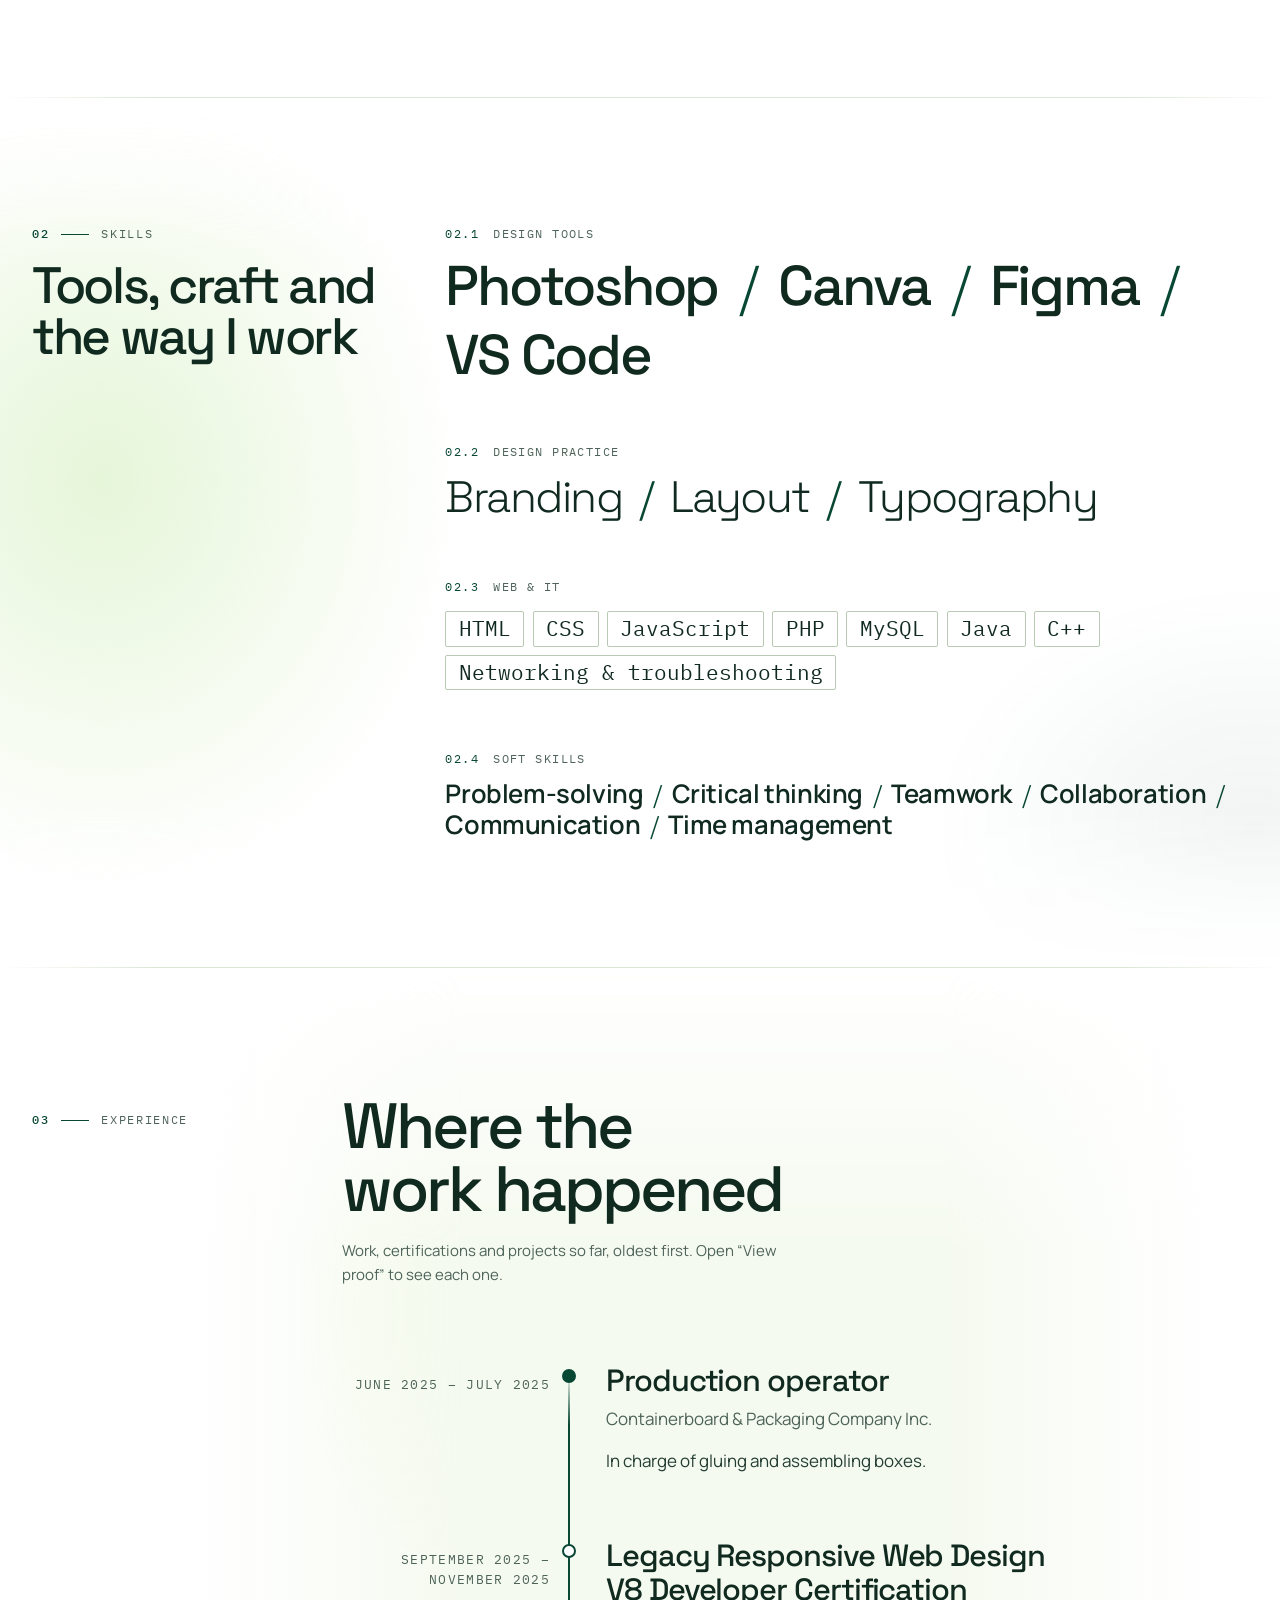
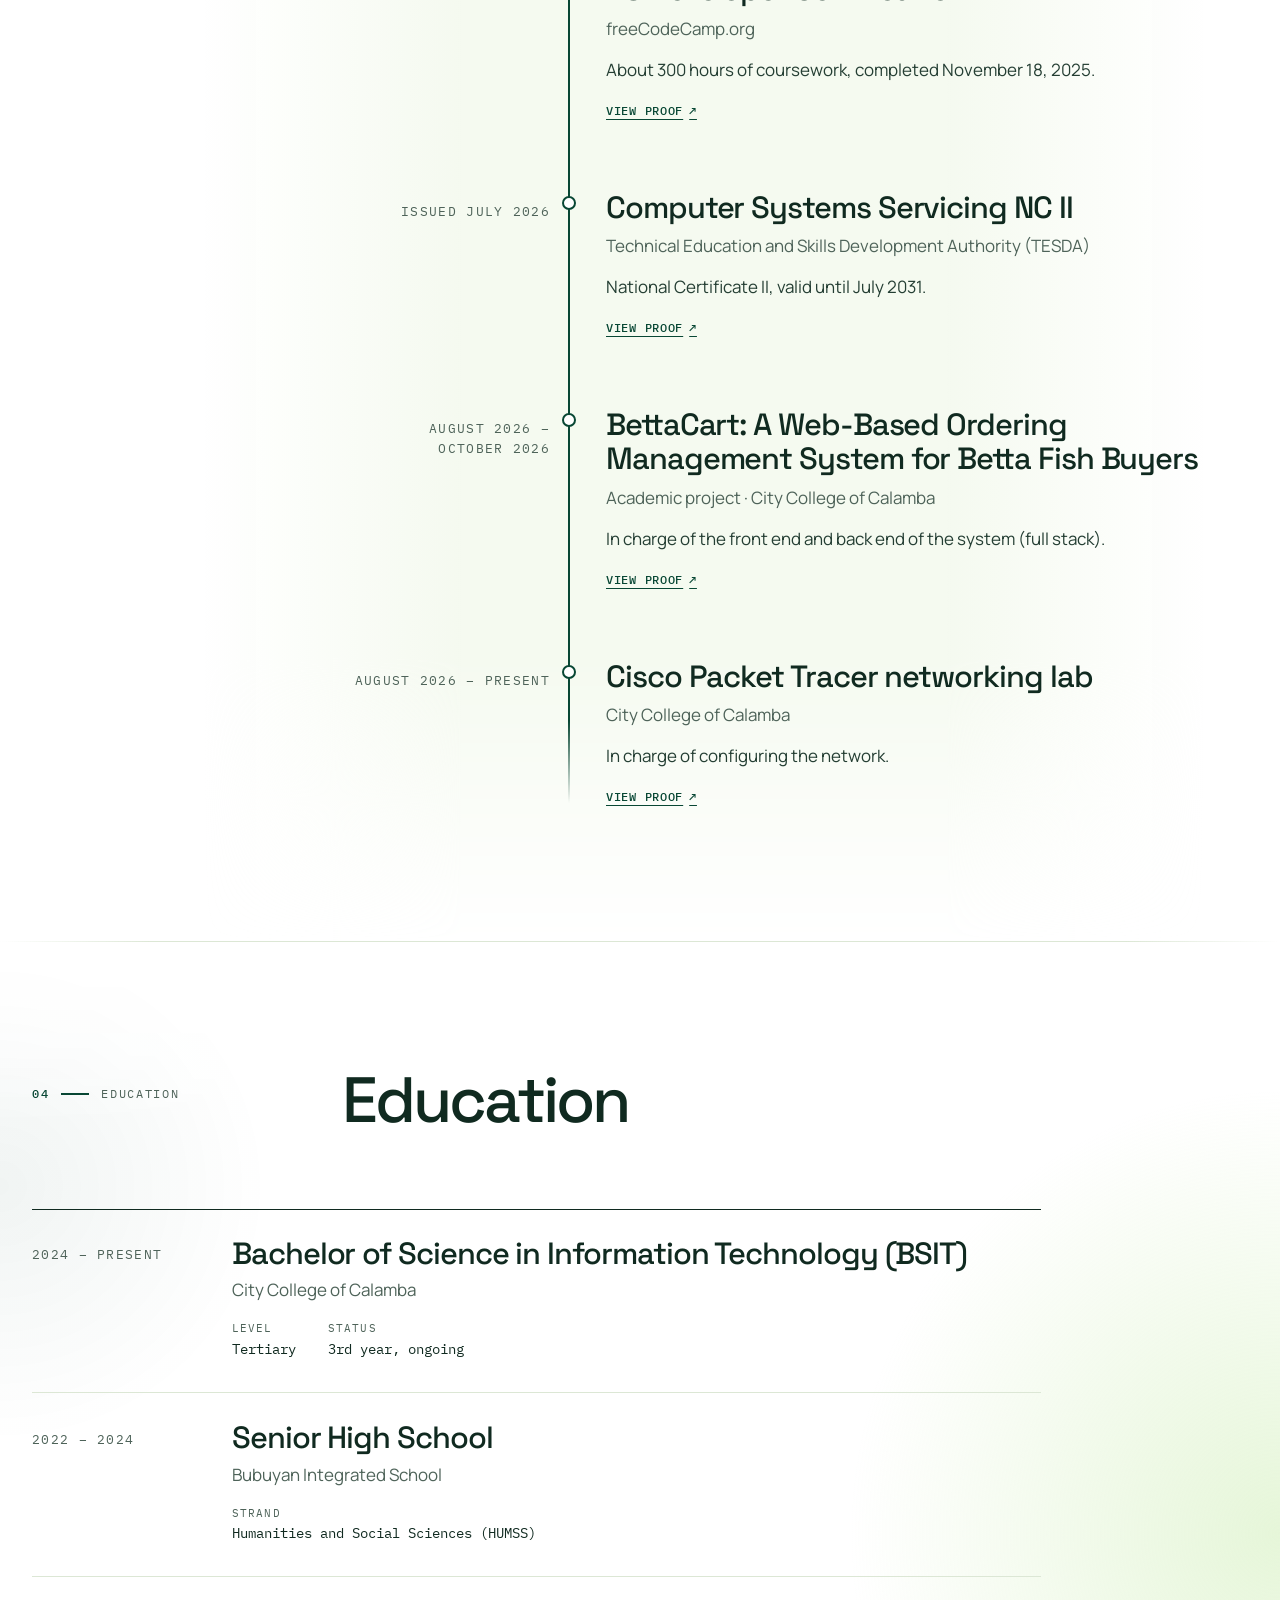
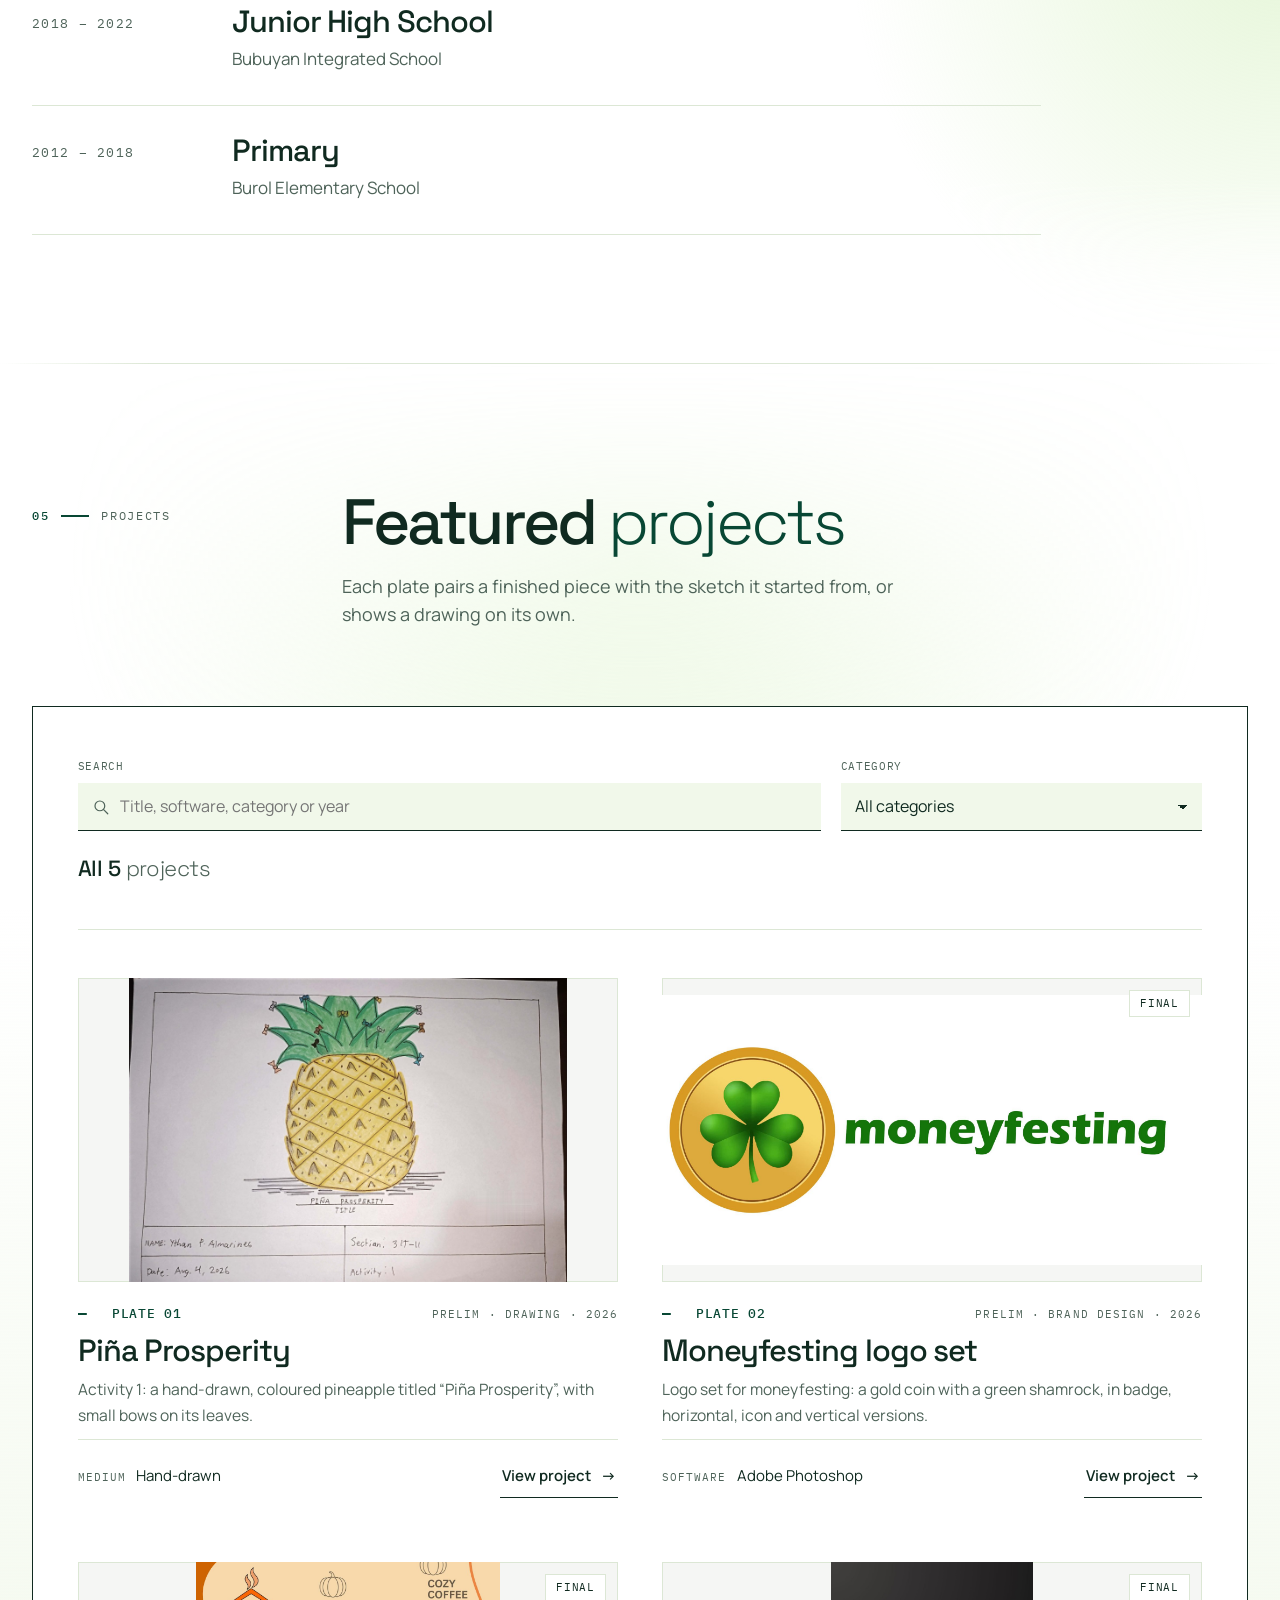
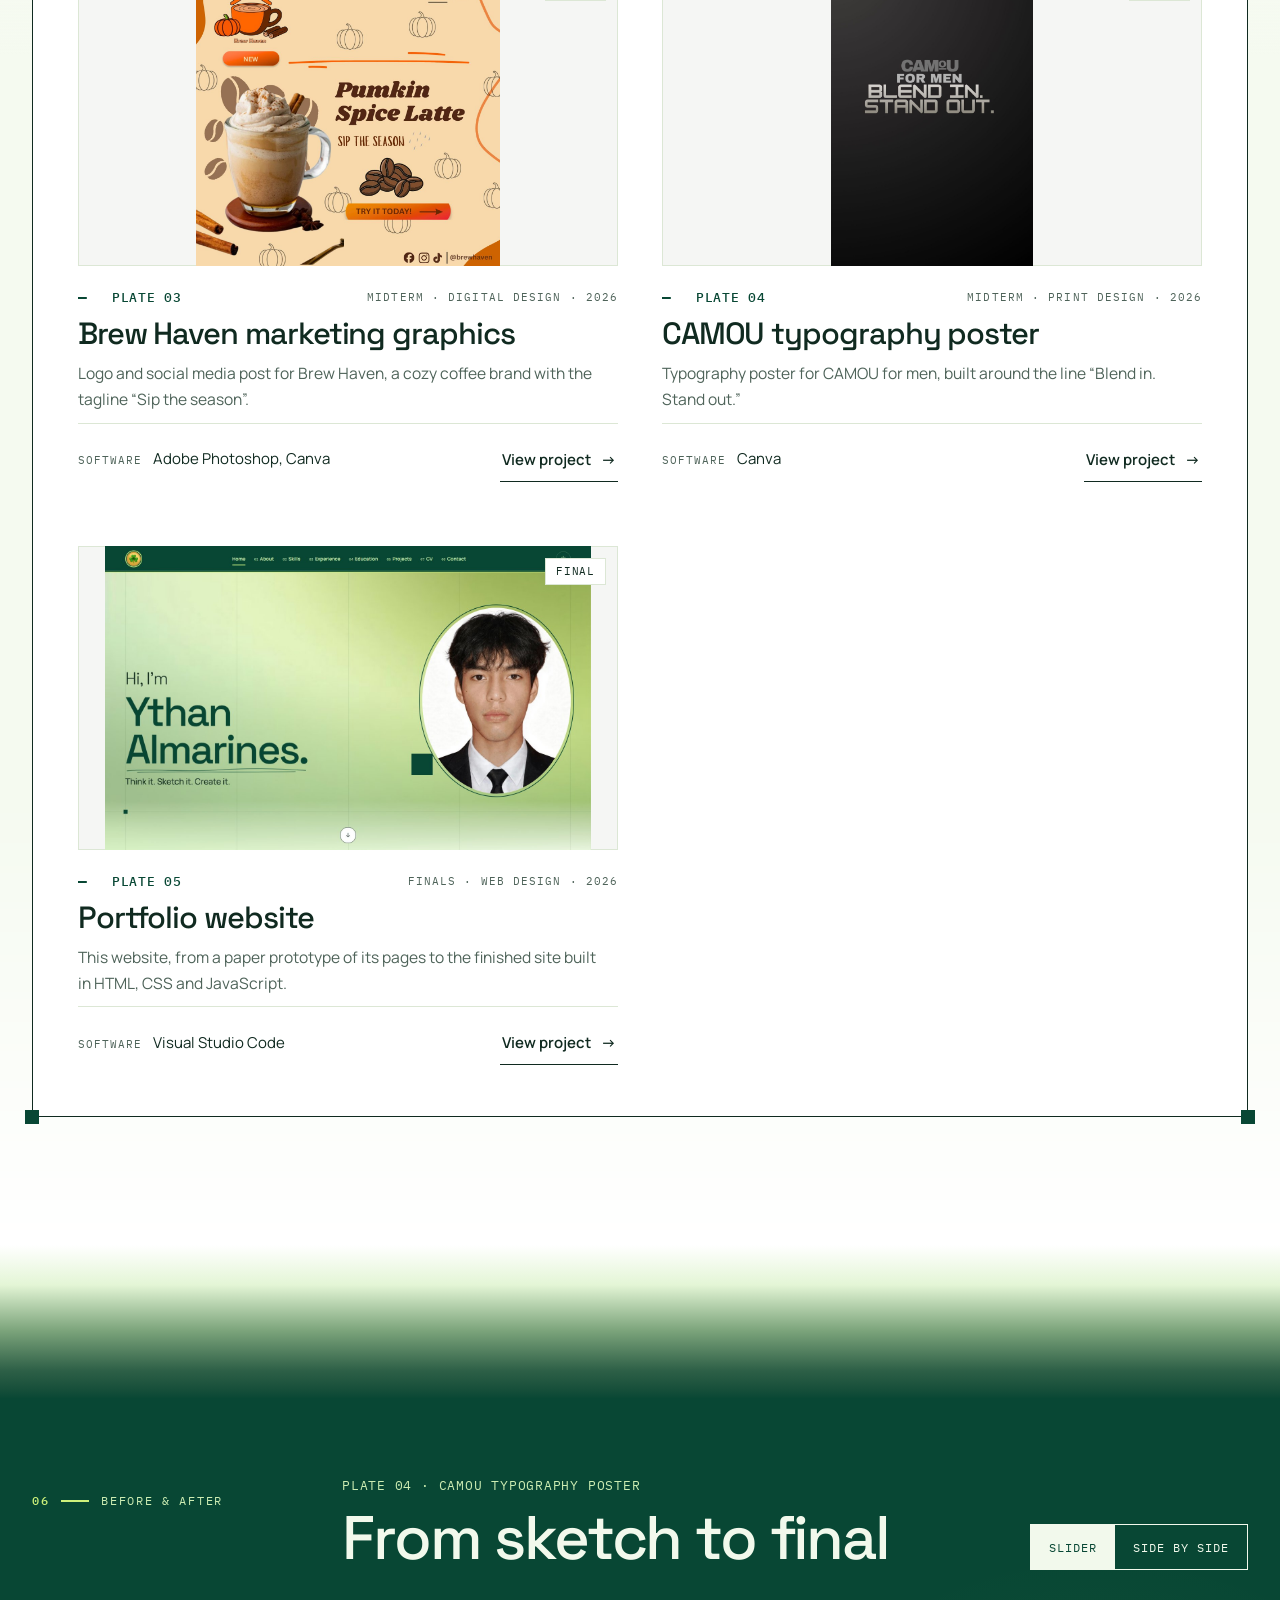
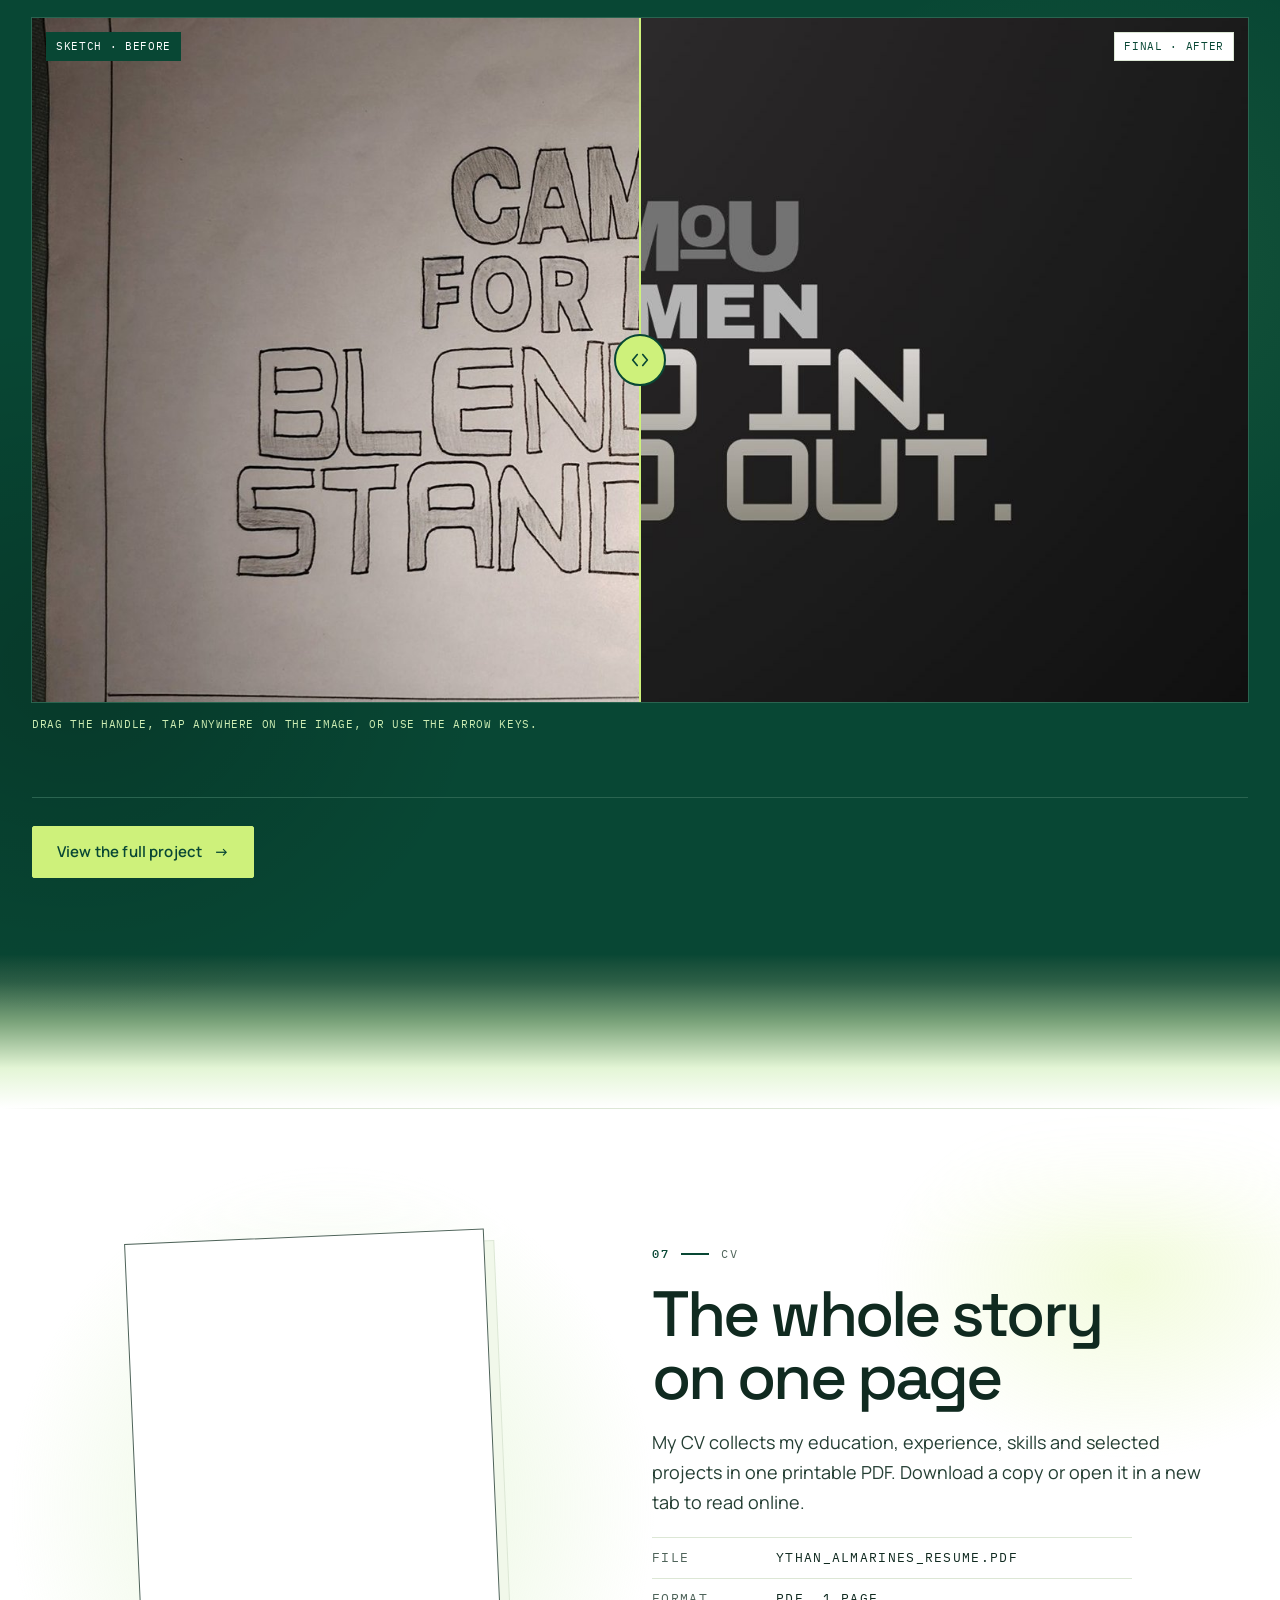
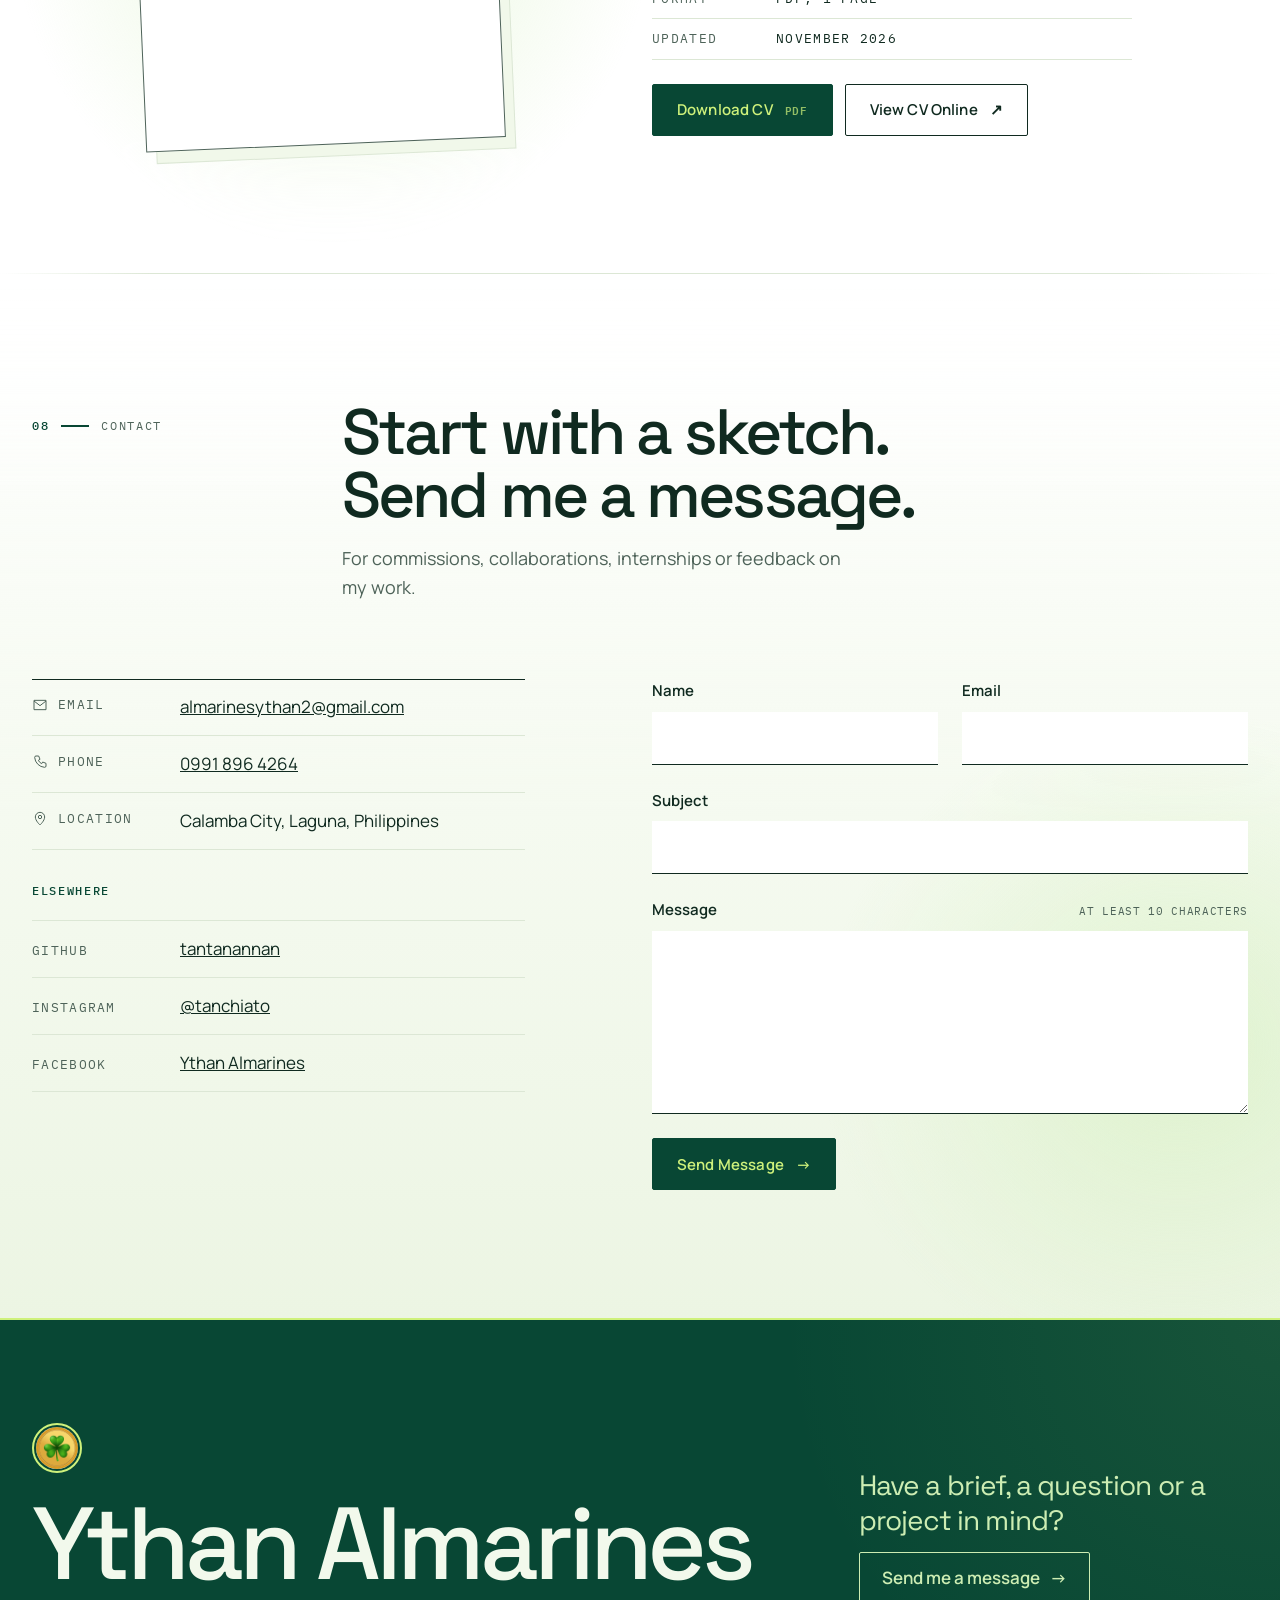
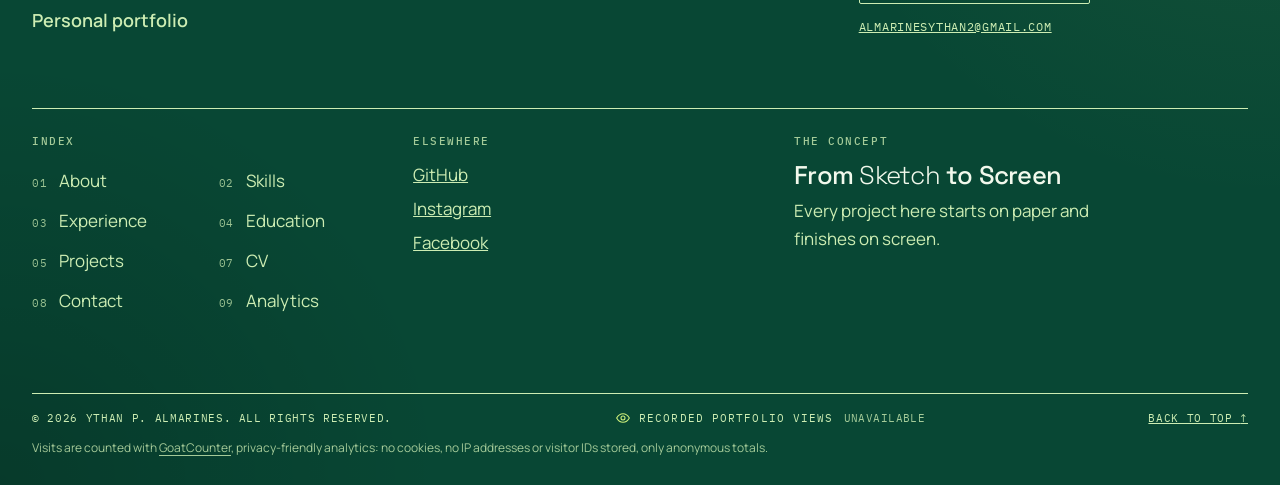
==== commit b2154318: "Describe GoatCounter tracking accurately Privacy line: no cookies, no IP addresses or visitor IDs st" ====
--- a/index.html
+++ b/index.html
@@ -554,7 +554,7 @@
       <span>&copy; 2026 Ythan P. Almarines. All rights reserved.</span>
       <p class="foot-views" data-views hidden><svg class="eye" width="16" height="16" viewBox="0 0 24 24" aria-hidden="true" fill="none" stroke="currentColor" stroke-width="1.6" stroke-linecap="round" stroke-linejoin="round"><path d="M2.5 12S6 5.5 12 5.5 21.5 12 21.5 12 18 18.5 12 18.5 2.5 12 2.5 12z"/><circle cx="12" cy="12" r="3"/></svg><span>Recorded Portfolio Views</span> <span class="foot-views-n" data-views-n>Loading&hellip;</span></p> <!-- Filled in by js/site.js from GoatCounter -->
       <a href="#home">Back to top <span aria-hidden="true">&uarr;</span></a>
-      <p class="foot-privacy">Page views are counted anonymously with <a href="https://www.goatcounter.com/help/privacy" target="_blank" rel="noopener">GoatCounter</a>: no cookies, no personal data stored.</p>
+      <p class="foot-privacy">Visits are counted with <a href="https://www.goatcounter.com/help/privacy" target="_blank" rel="noopener">GoatCounter</a>, privacy-friendly analytics: no cookies, no IP addresses or visitor IDs stored, only anonymous totals.</p>
     </div>
   </div>
 </footer>
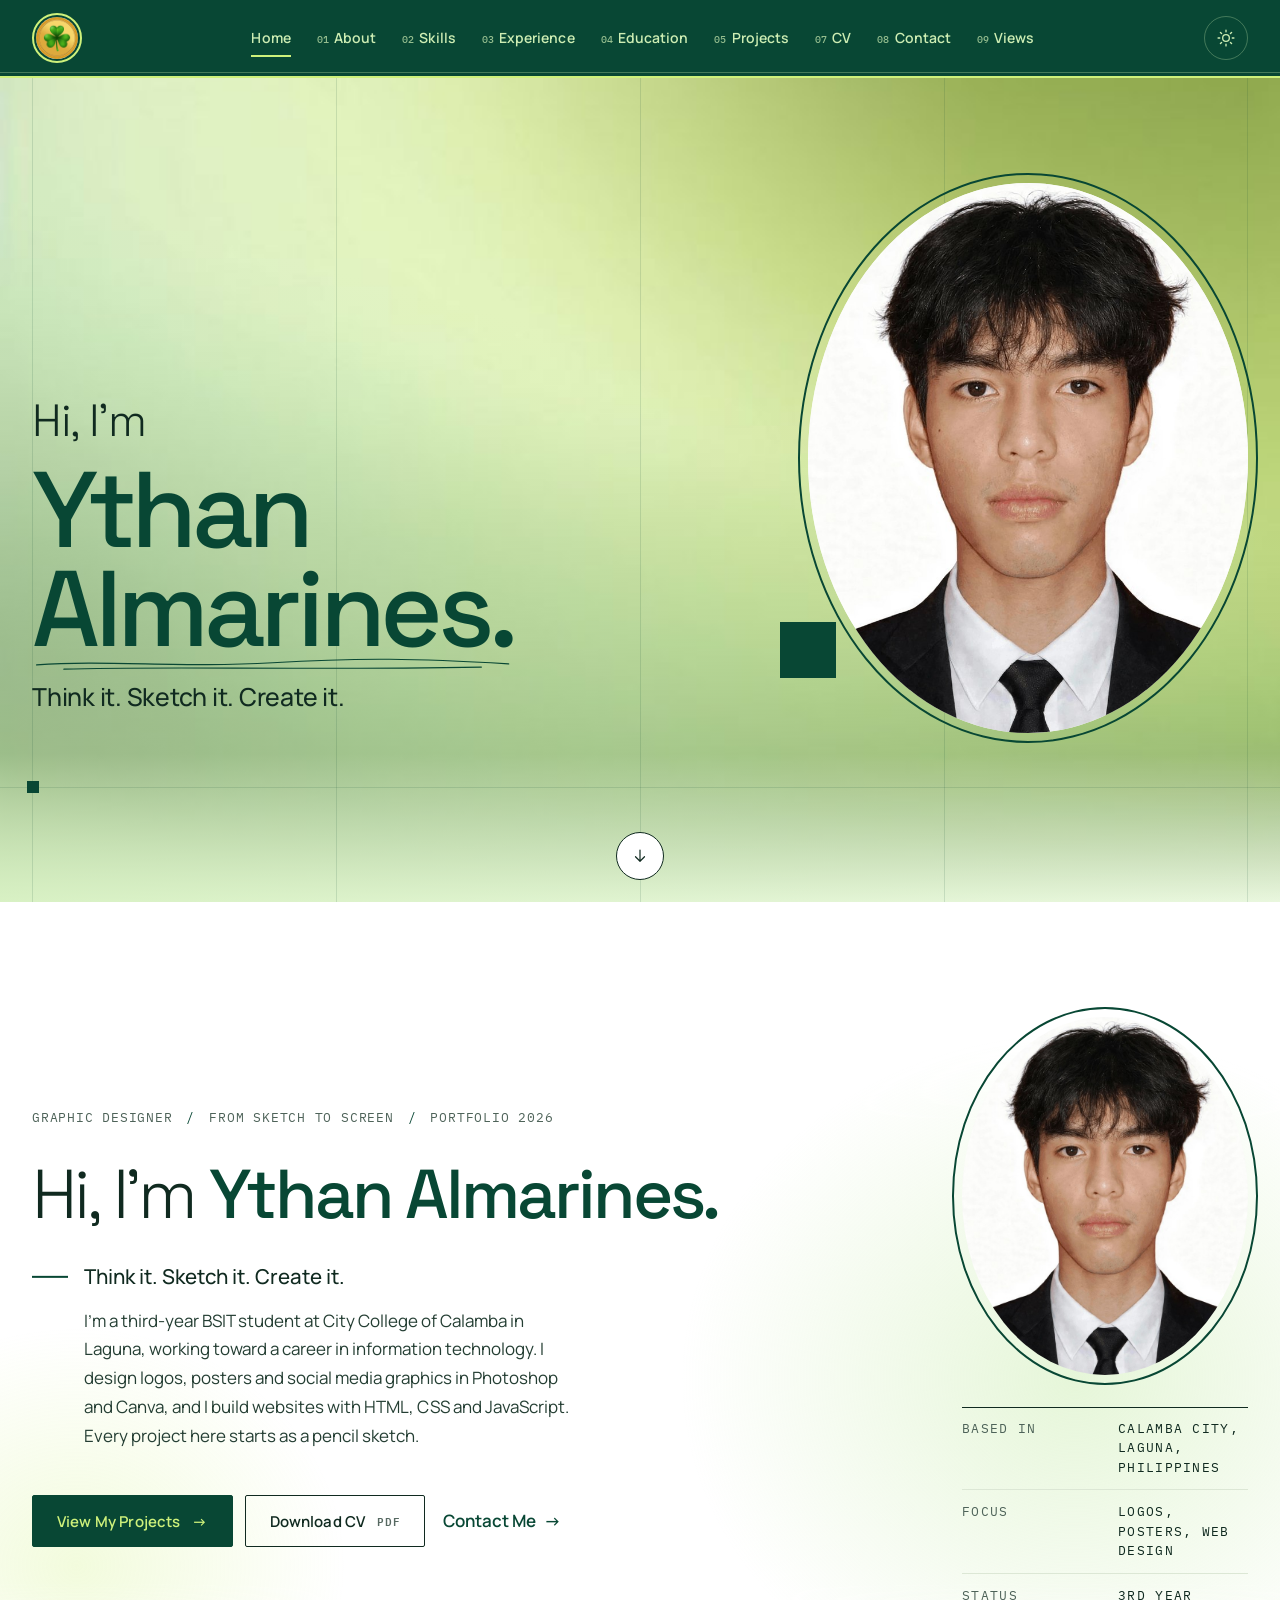
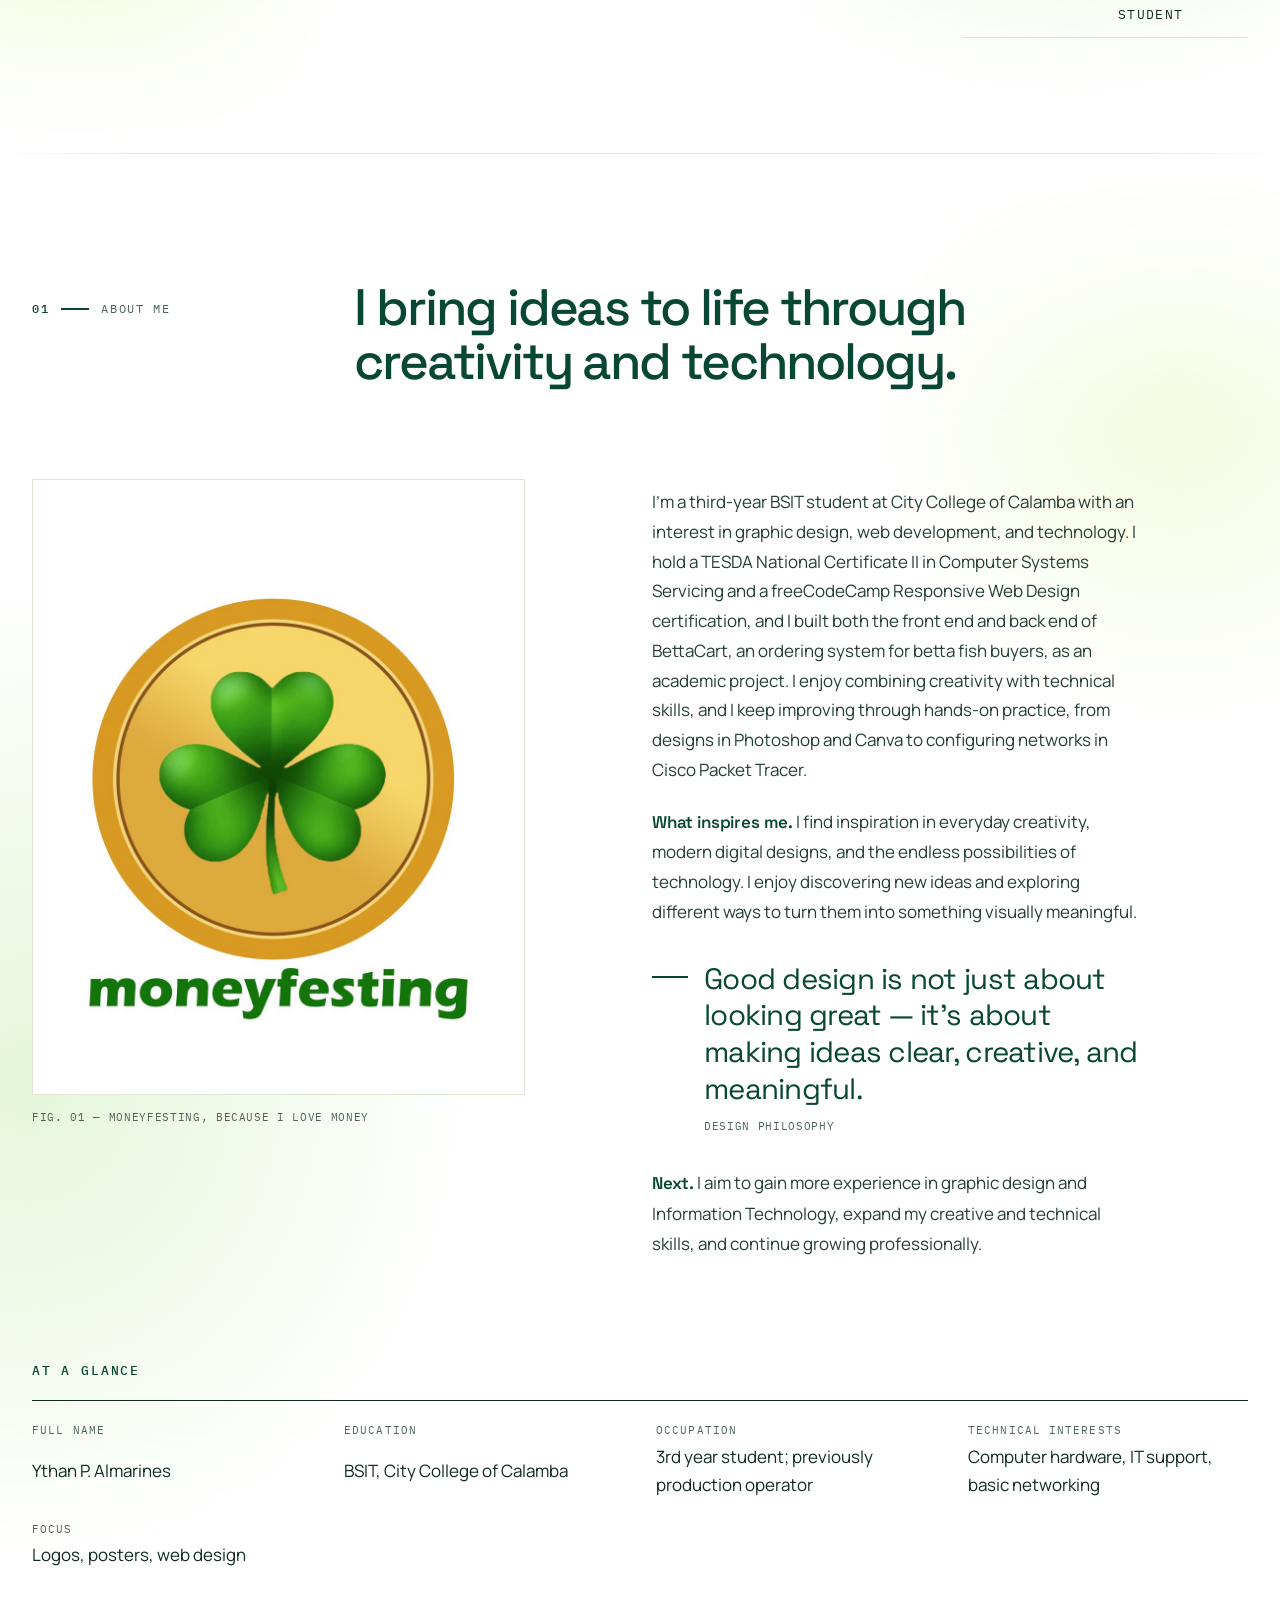
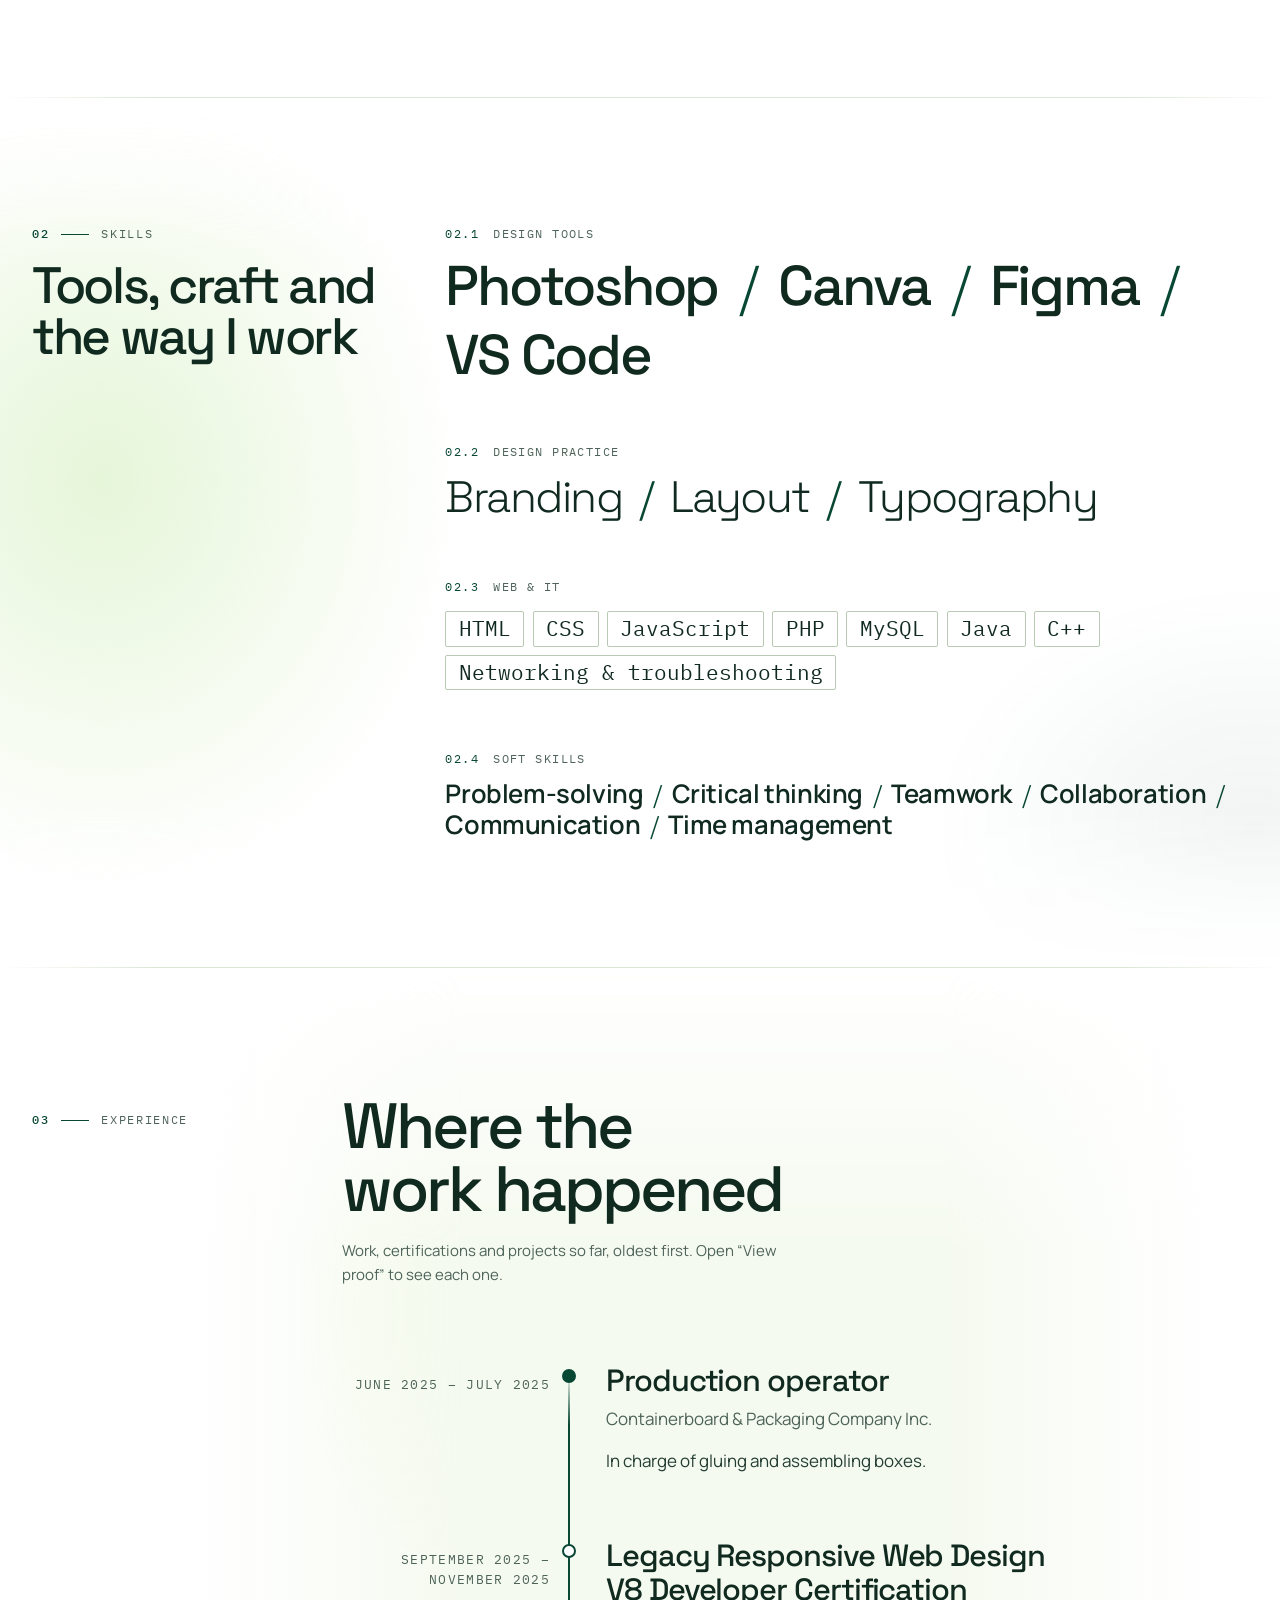
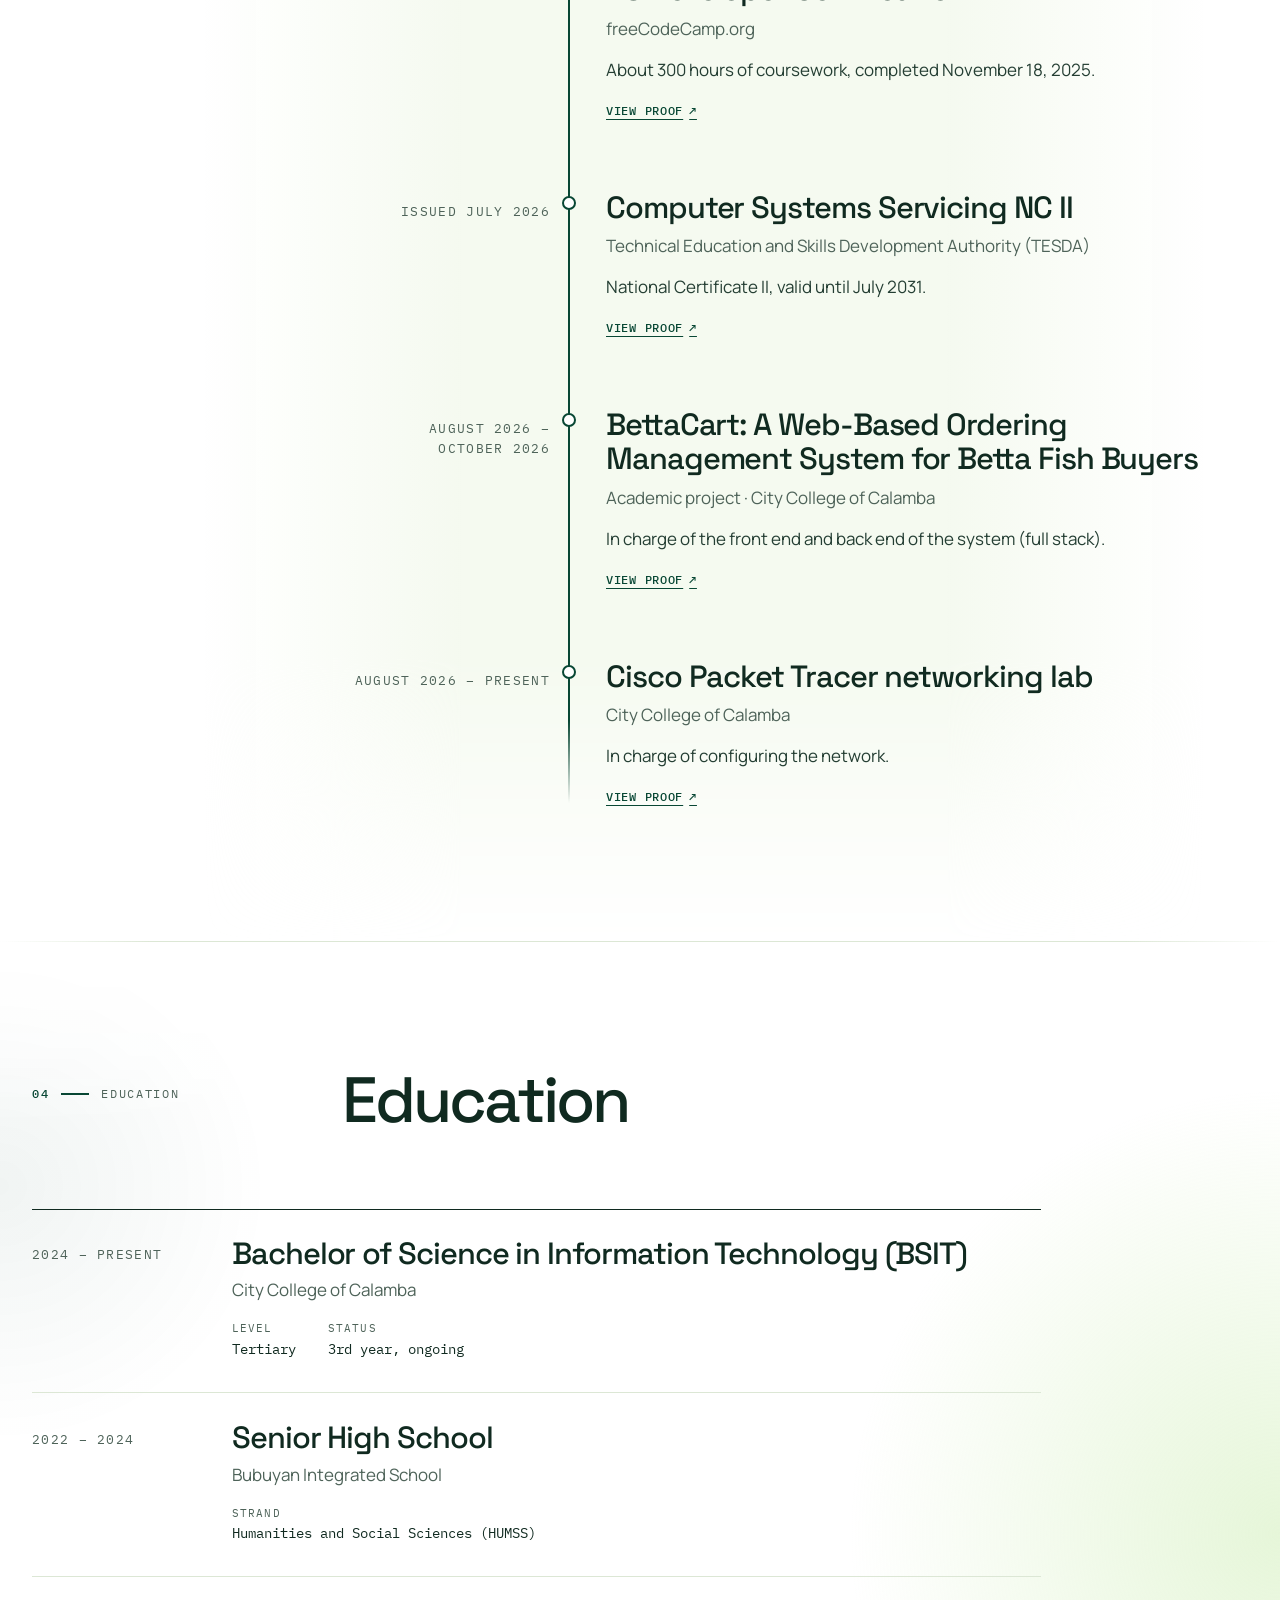
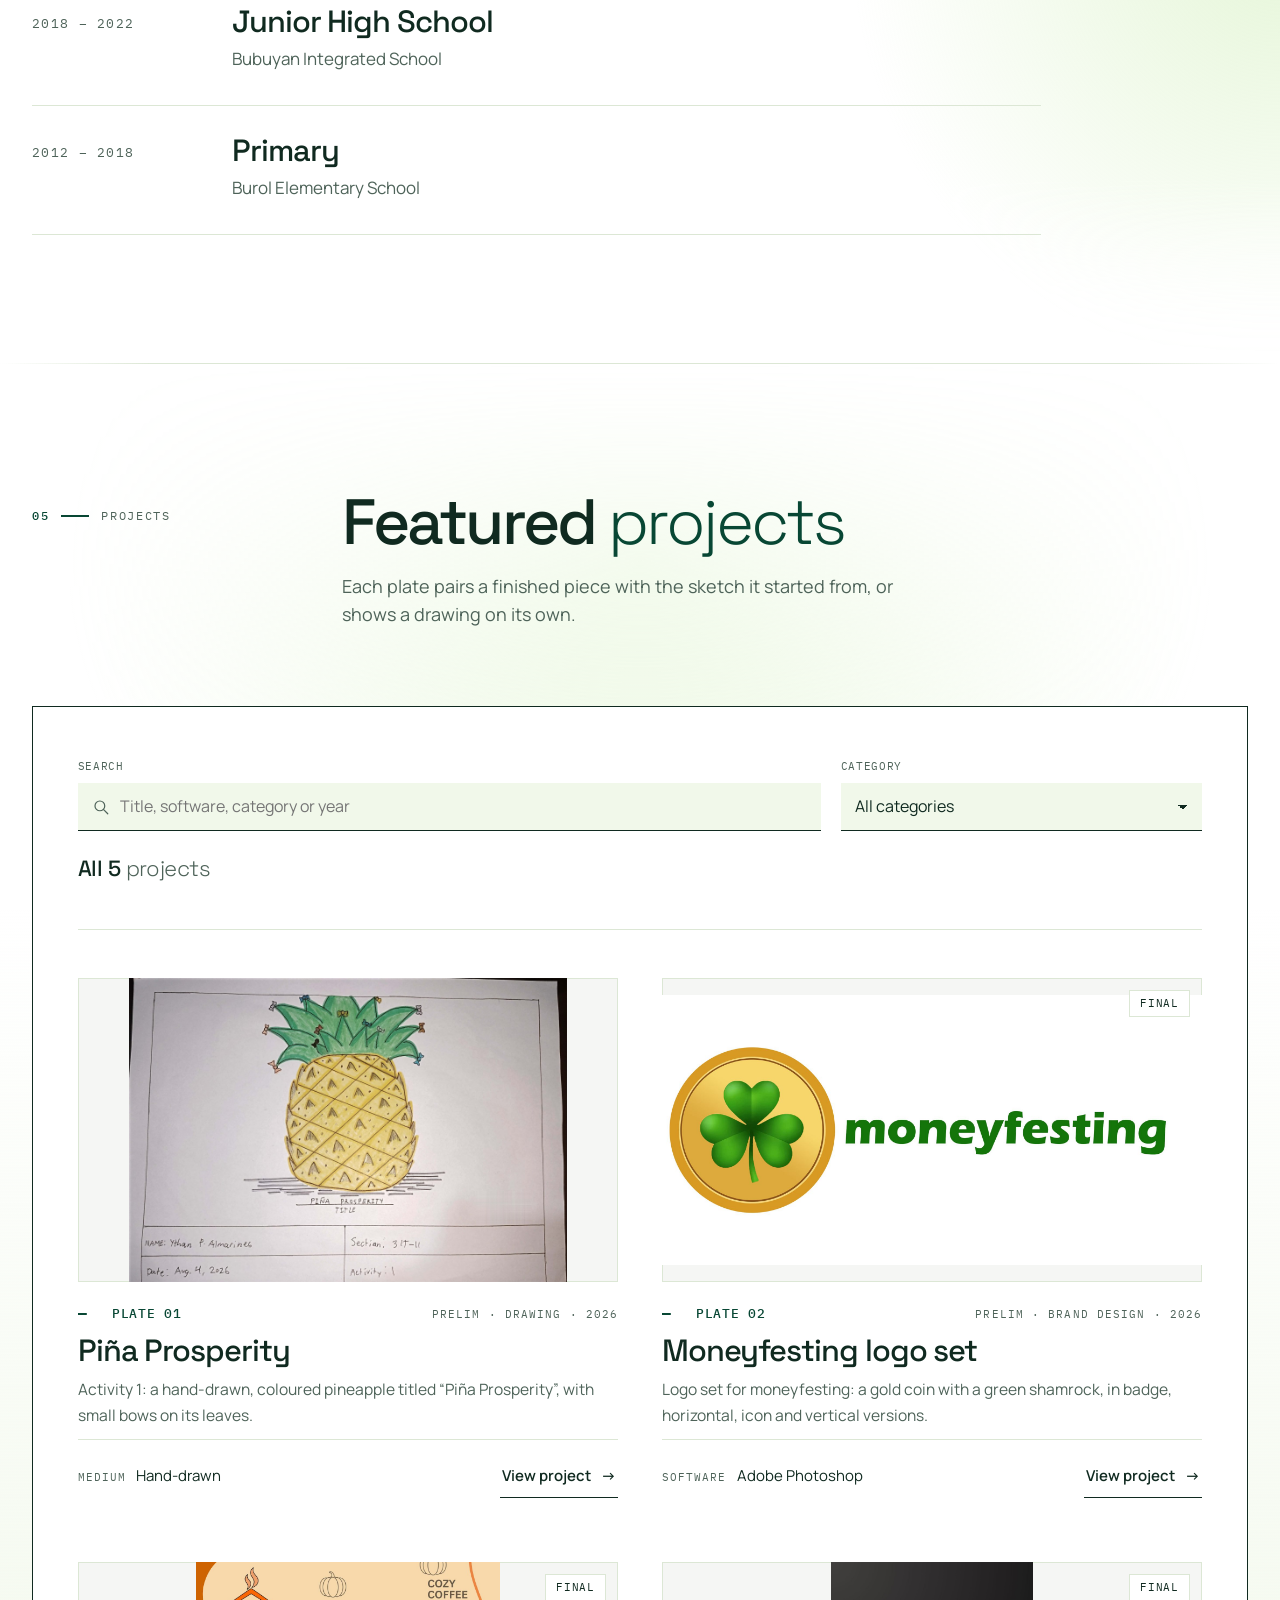
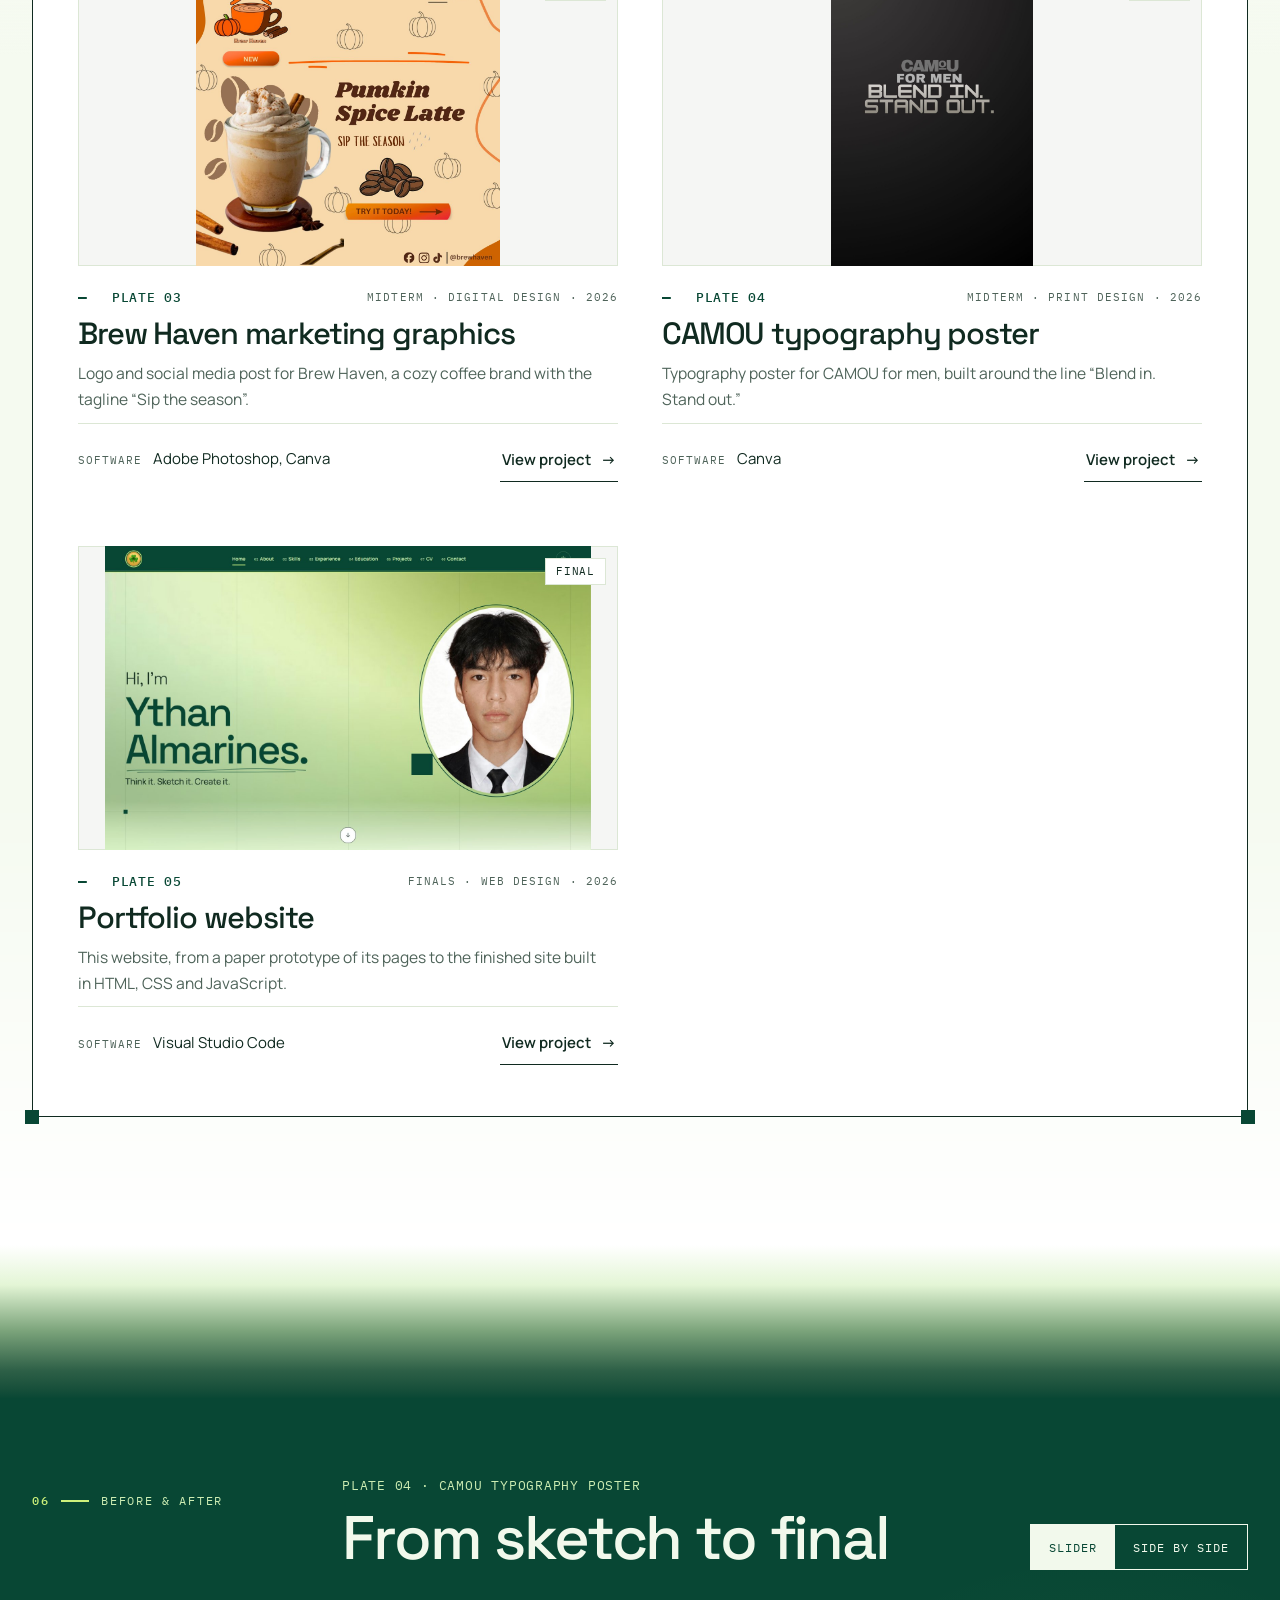
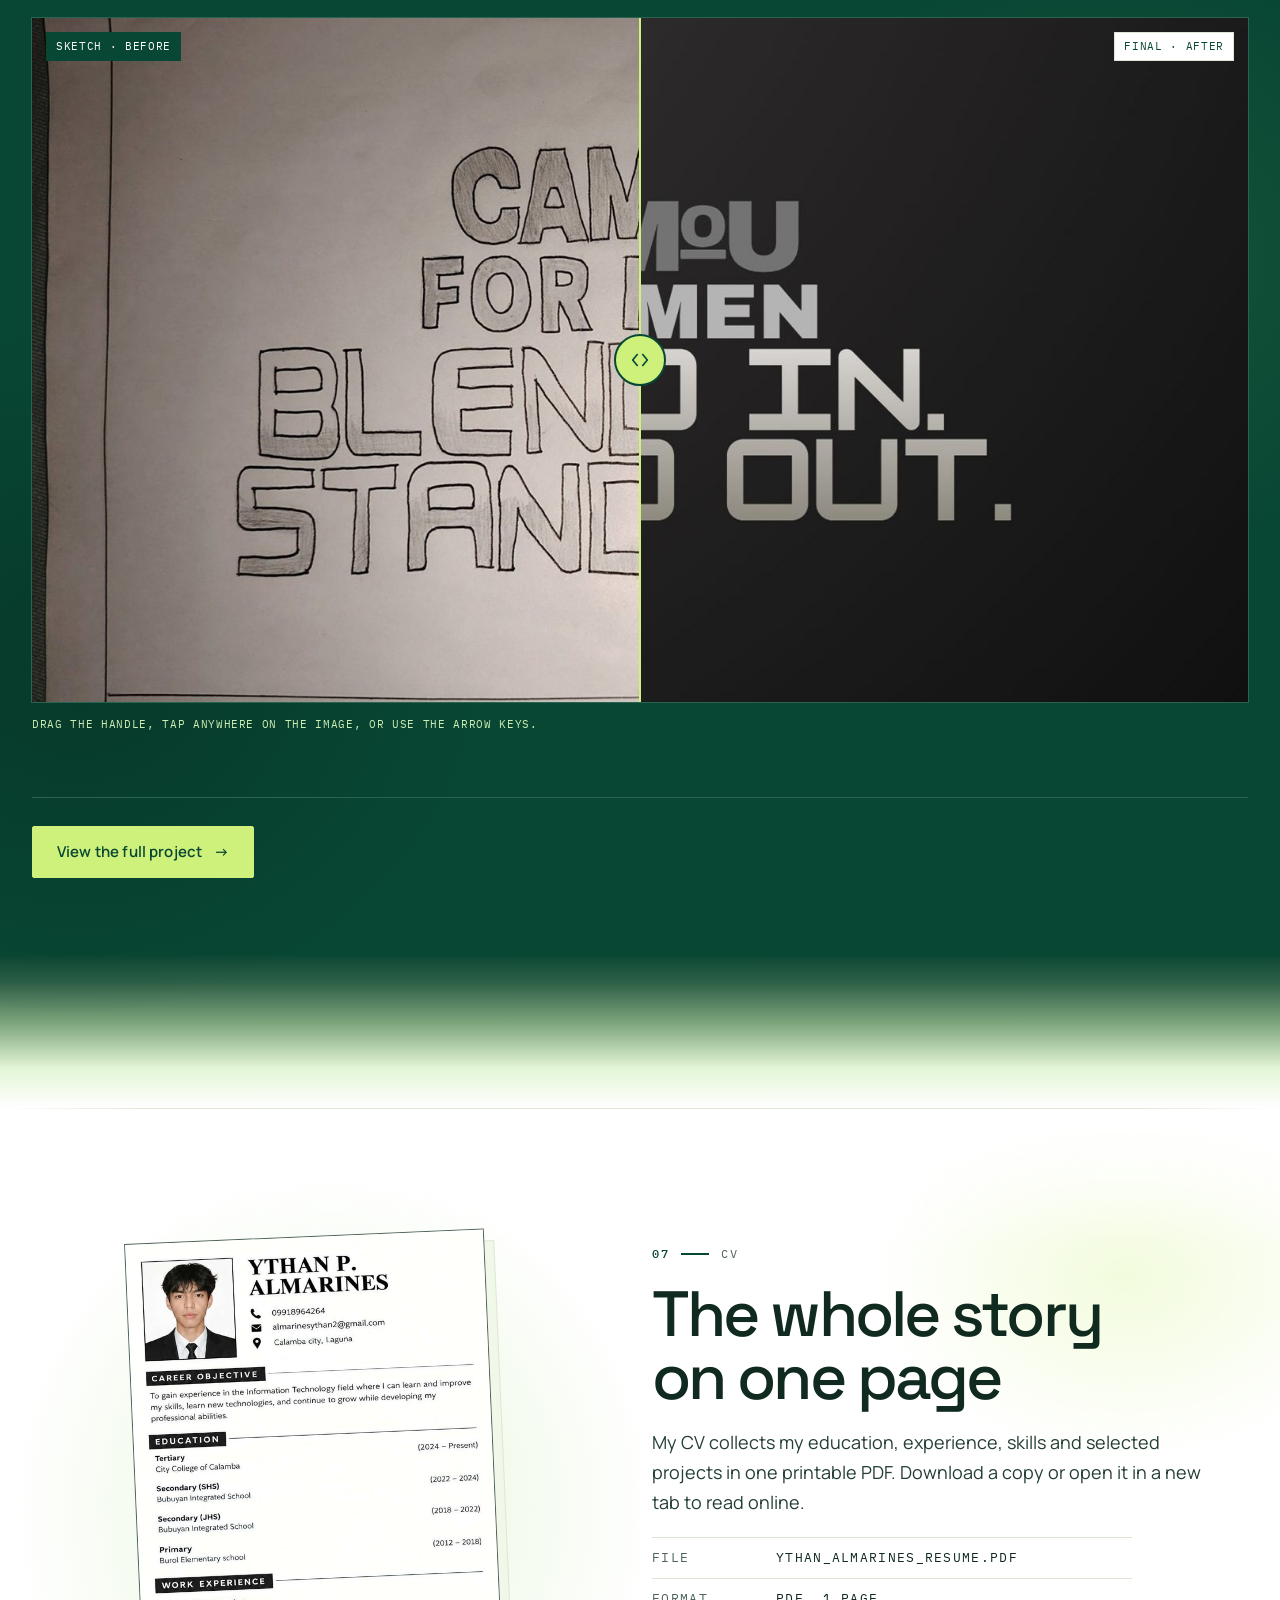
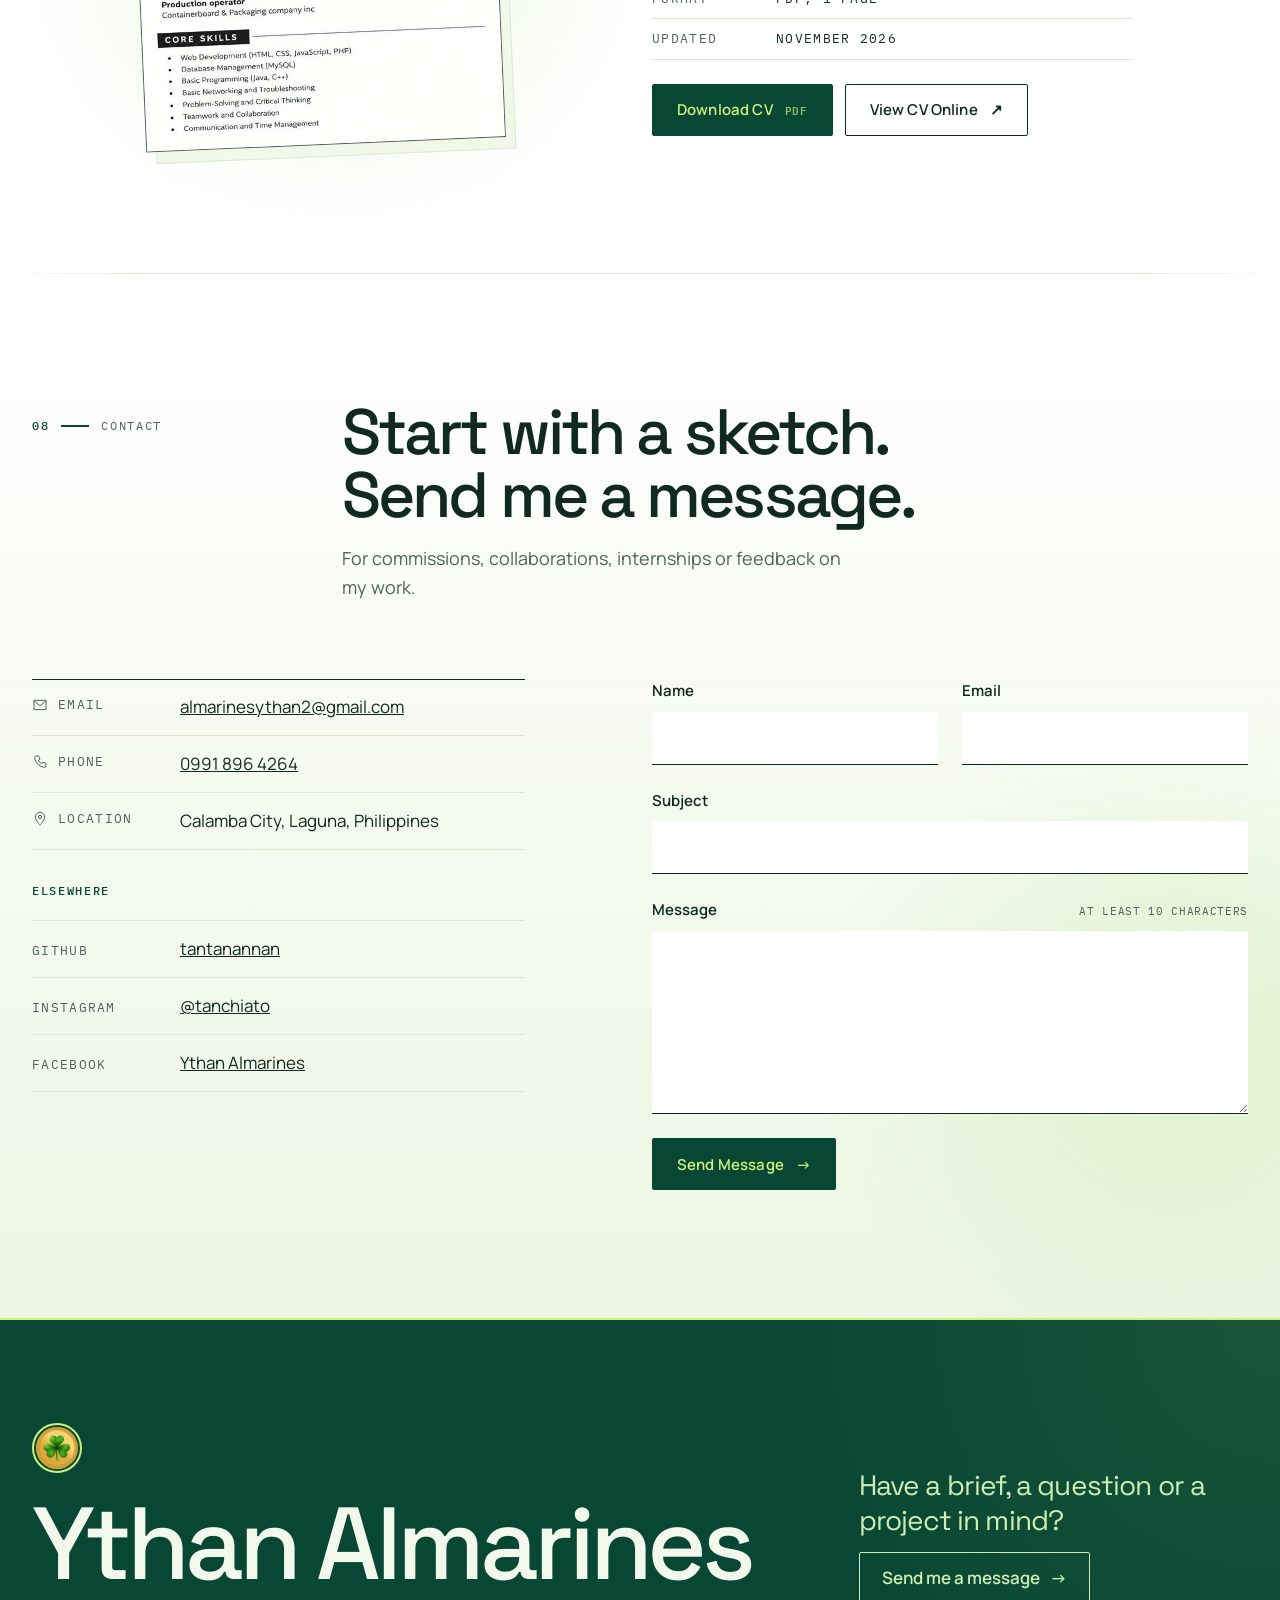
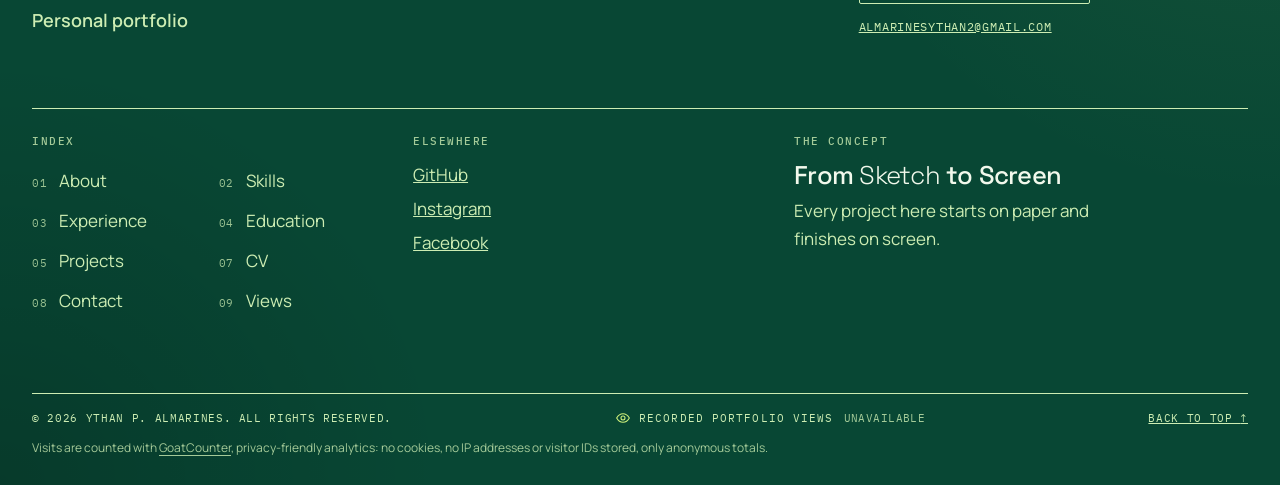
==== commit 75303385: "Rename the Analytics page label to Views Nav, menu, footer index, section label and tab title now sa" ====
--- a/index.html
+++ b/index.html
@@ -37,7 +37,7 @@
         <li><a href="#projects"><sup>05</sup>Projects</a></li>
         <li><a href="#cv"><sup>07</sup>CV</a></li>
         <li><a href="#contact"><sup>08</sup>Contact</a></li>
-        <li><a href="analytics.html"><sup>09</sup>Analytics</a></li>
+        <li><a href="analytics.html"><sup>09</sup>Views</a></li>
       </ul>
     </nav>
     <div class="header-tools">
@@ -72,7 +72,7 @@
         <li><a href="#projects"><span class="num mono">05</span><span class="label">Projects</span></a></li>
         <li><a href="#cv"><span class="num mono">07</span><span class="label">CV</span></a></li>
         <li><a href="#contact"><span class="num mono">08</span><span class="label">Contact</span></a></li>
-        <li><a href="analytics.html"><span class="num mono">09</span><span class="label">Analytics</span></a></li>
+        <li><a href="analytics.html"><span class="num mono">09</span><span class="label">Views</span></a></li>
       </ol>
     </nav>
     <p class="menu-foot mono">From Sketch to Screen &middot; Graphic design portfolio</p>
@@ -533,7 +533,7 @@
           <li><a href="#projects"><span class="mono">05</span>Projects</a></li>
           <li><a href="#cv"><span class="mono">07</span>CV</a></li>
           <li><a href="#contact"><span class="mono">08</span>Contact</a></li>
-          <li><a href="analytics.html"><span class="mono">09</span>Analytics</a></li>
+          <li><a href="analytics.html"><span class="mono">09</span>Views</a></li>
         </ol>
       </nav>
       <div class="foot-col">
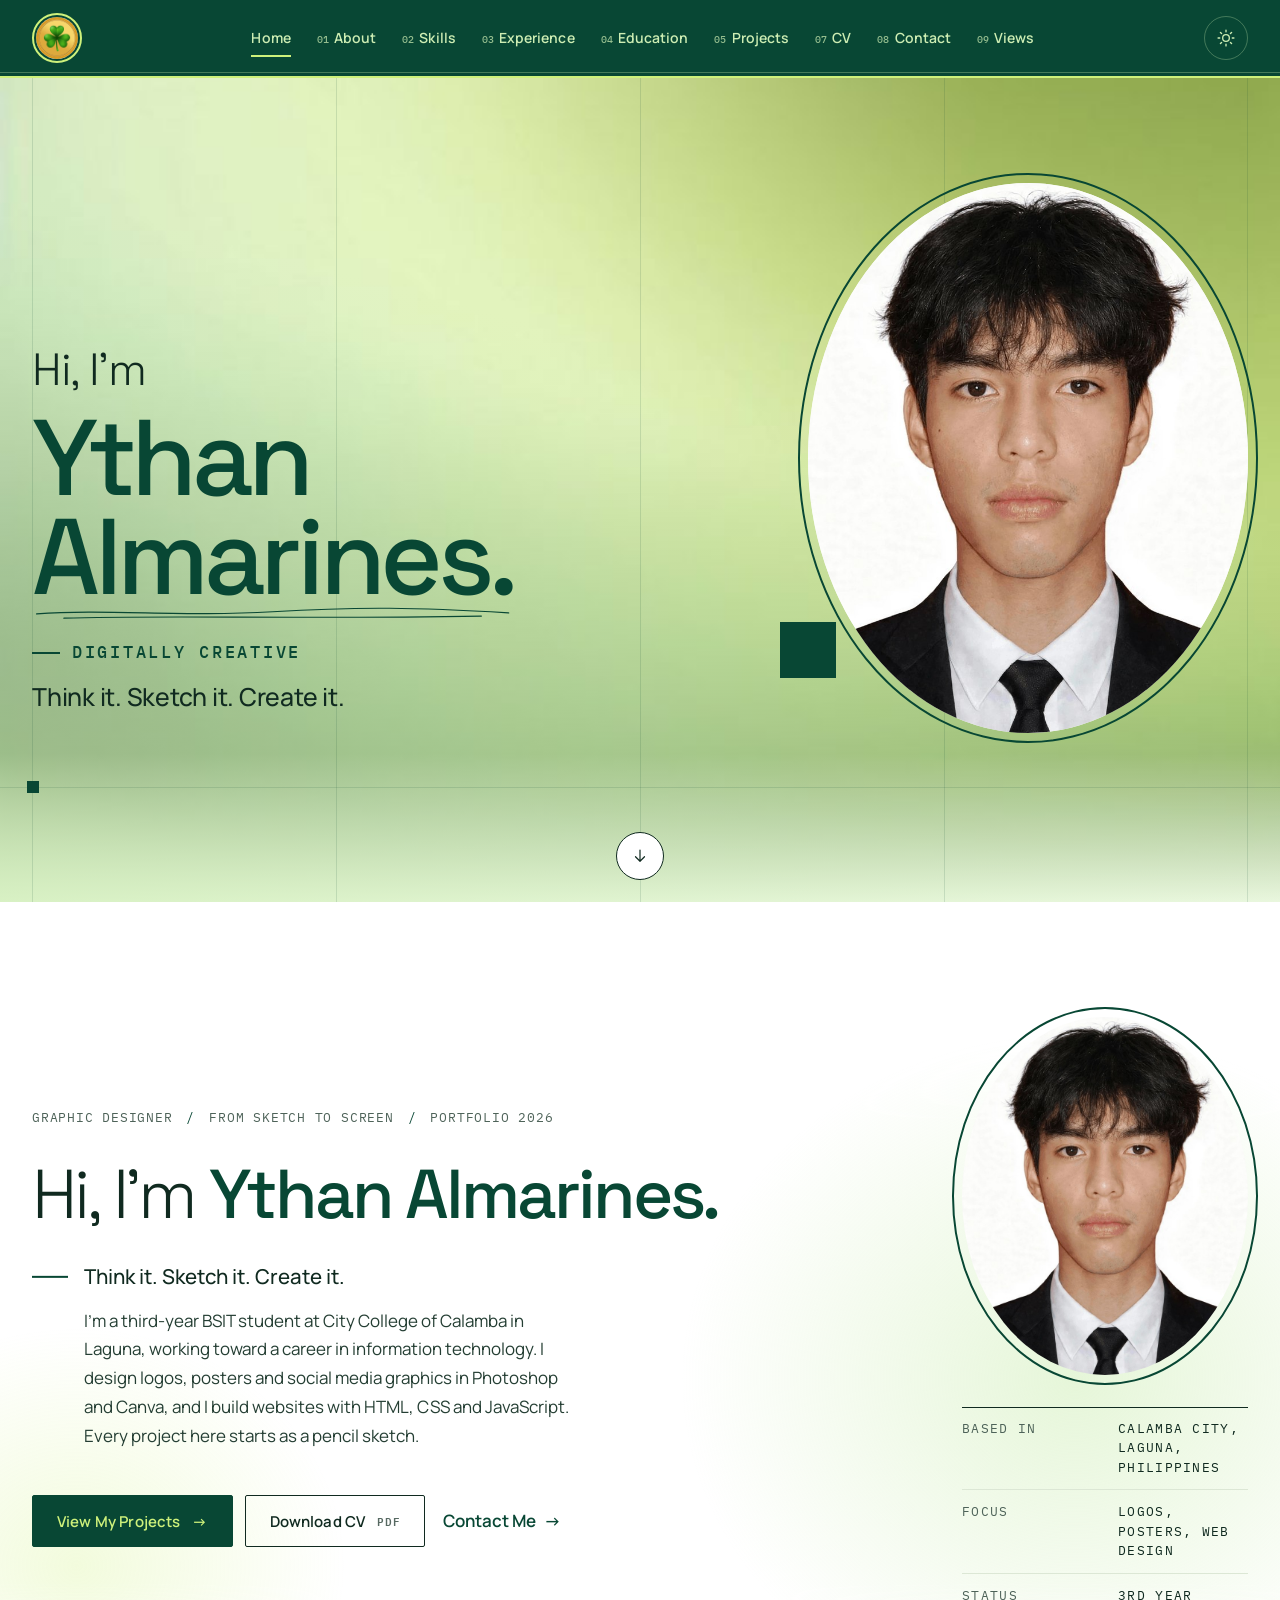
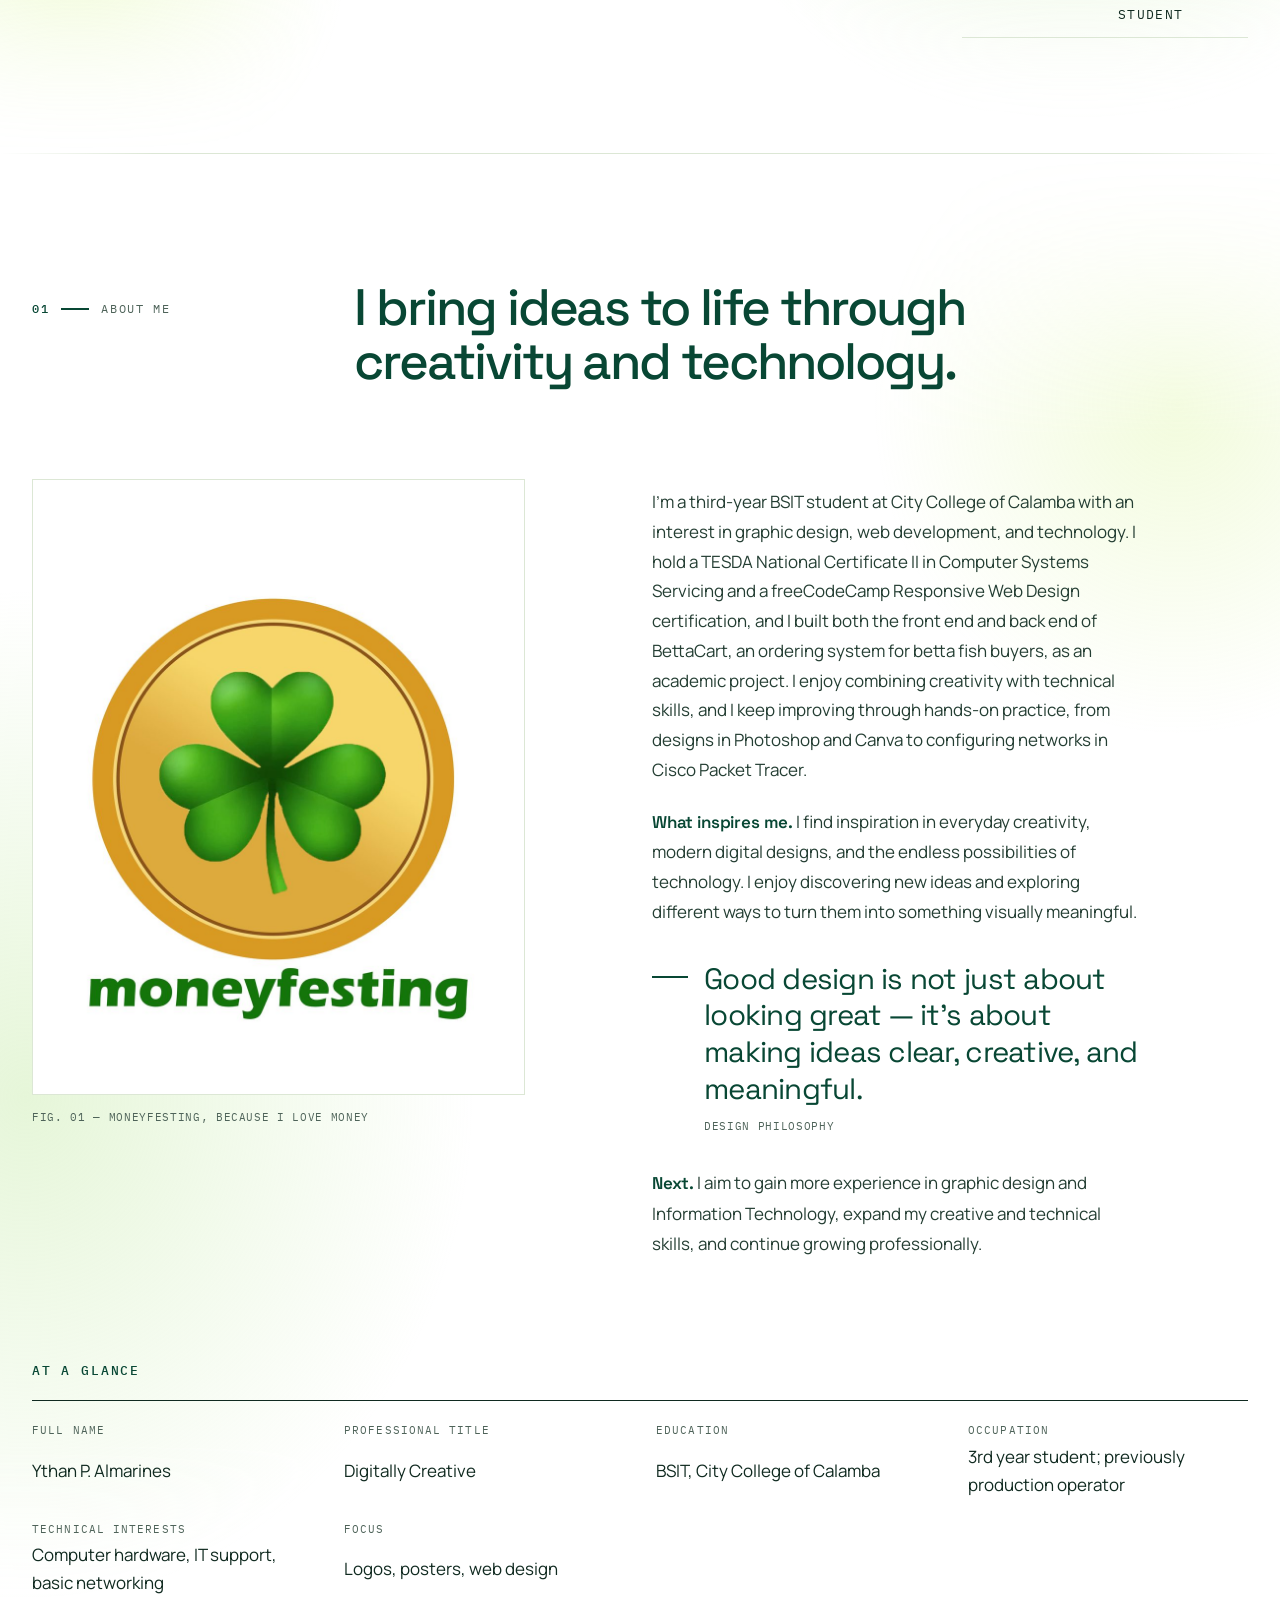
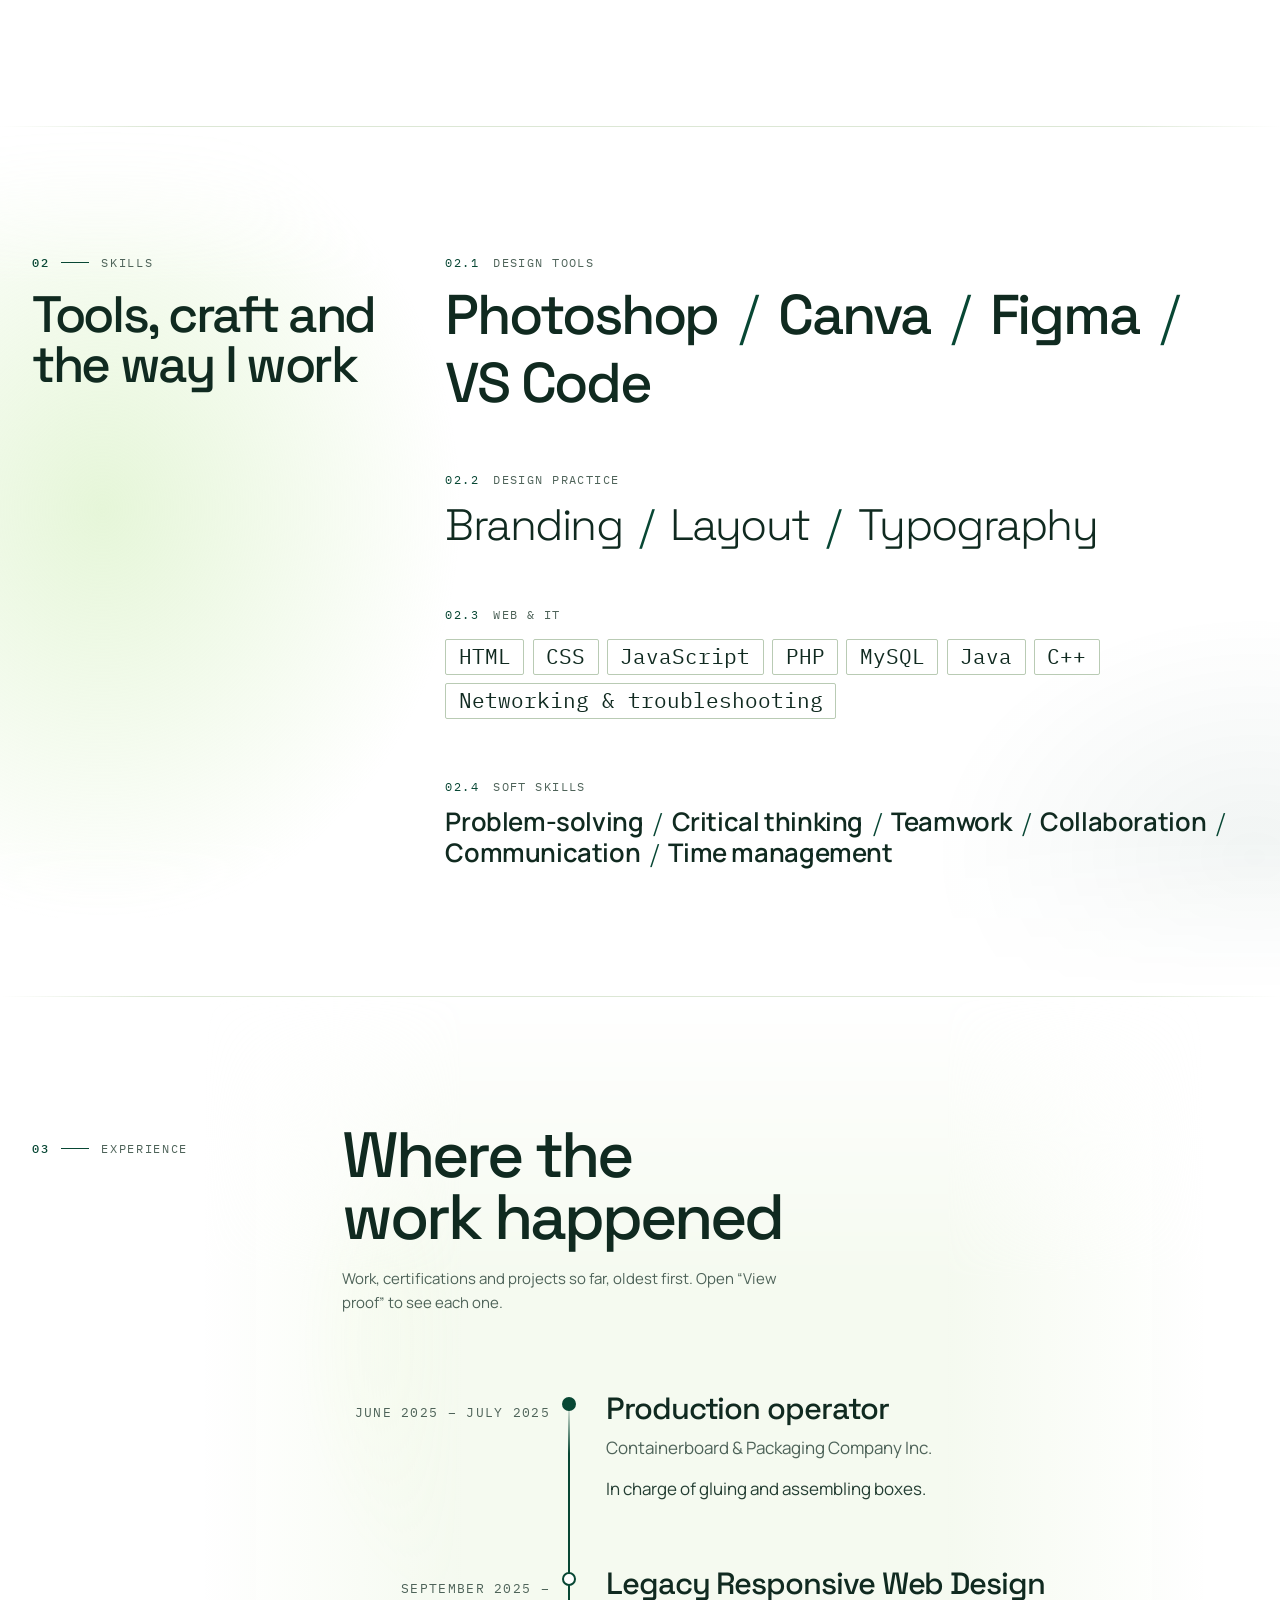
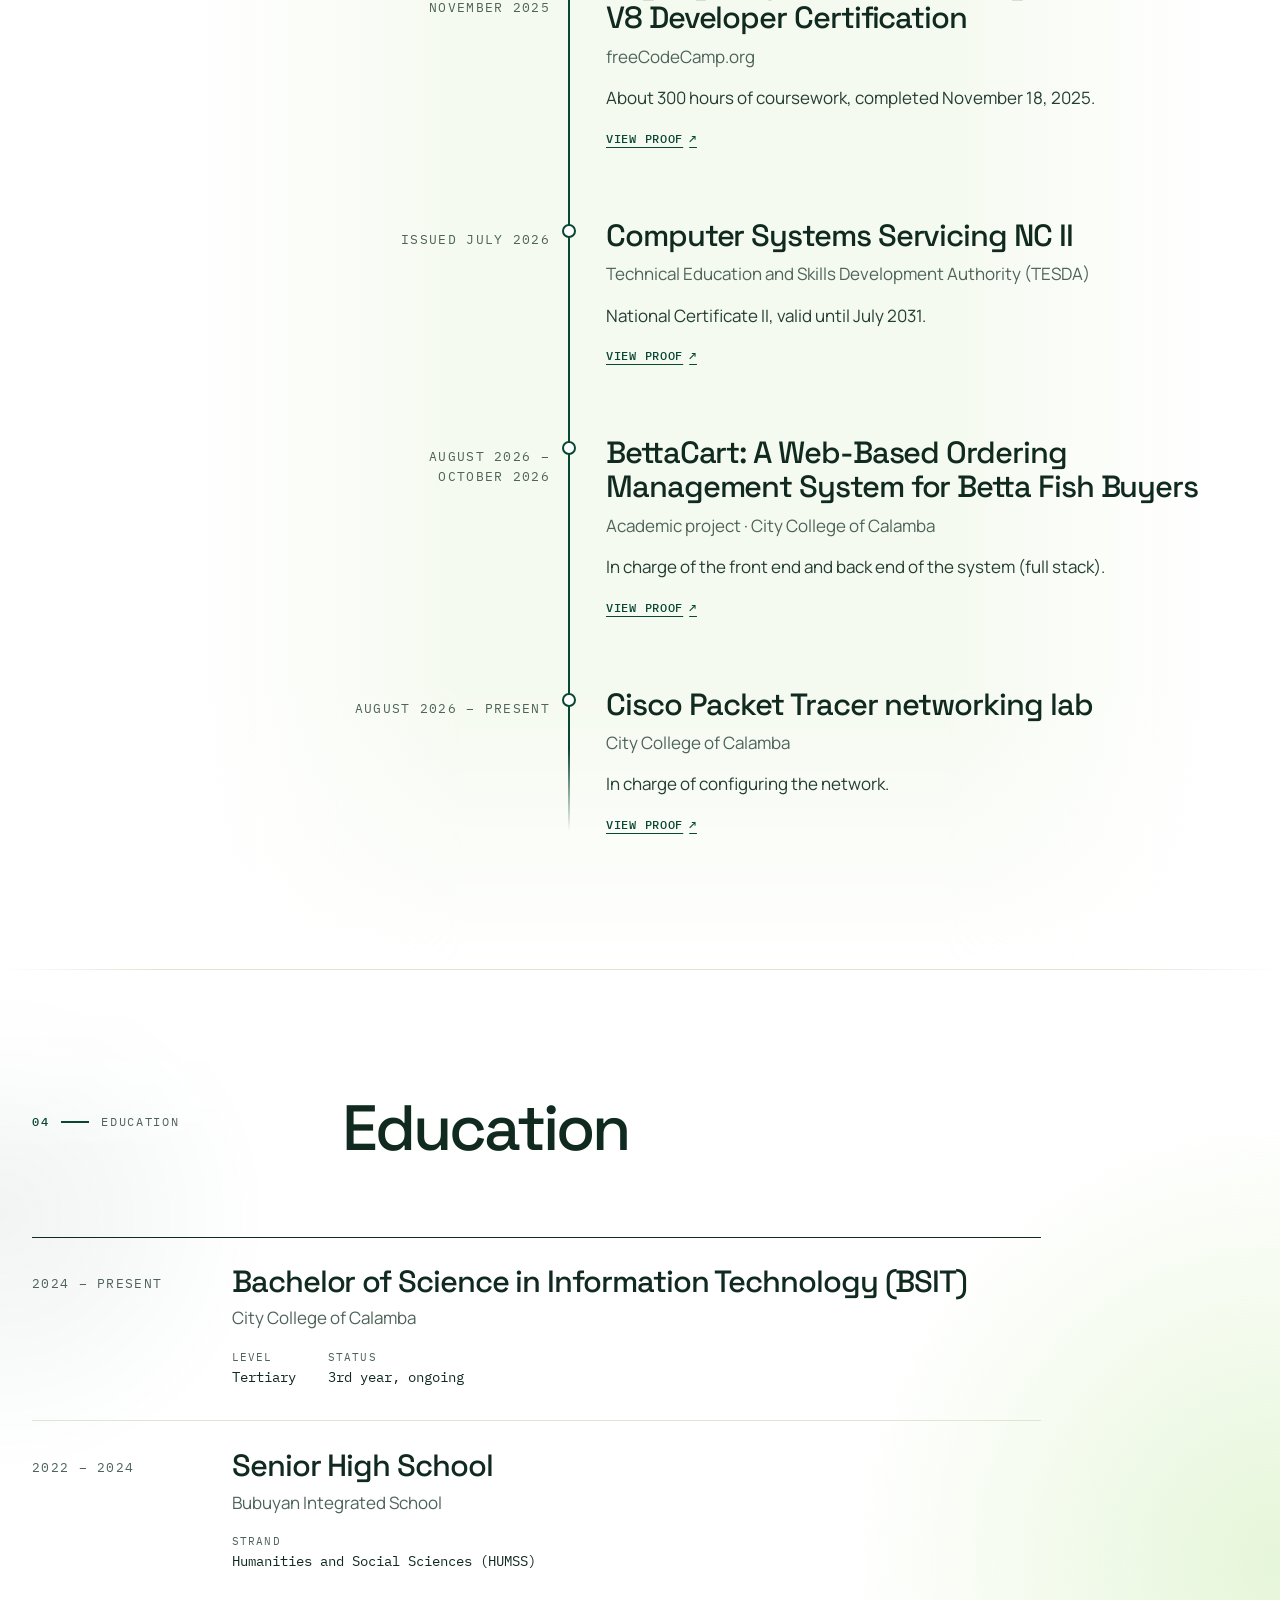
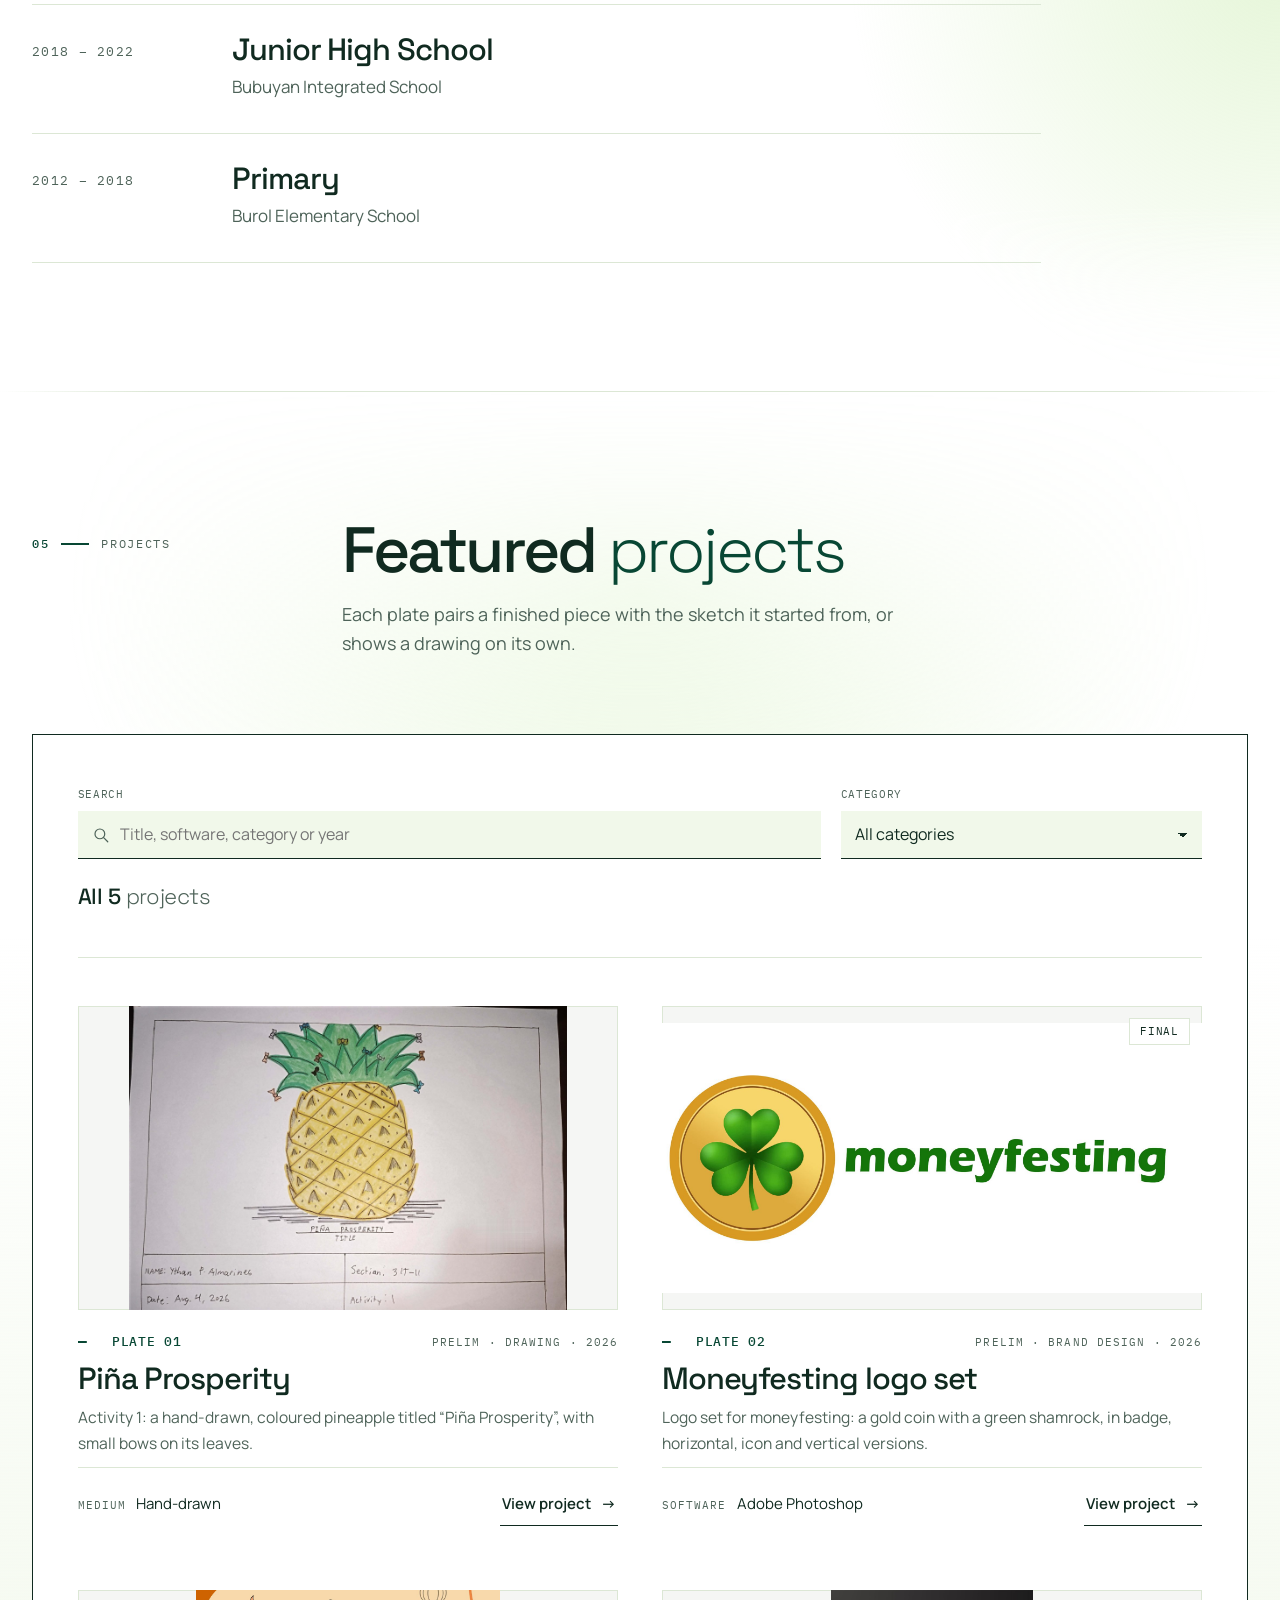
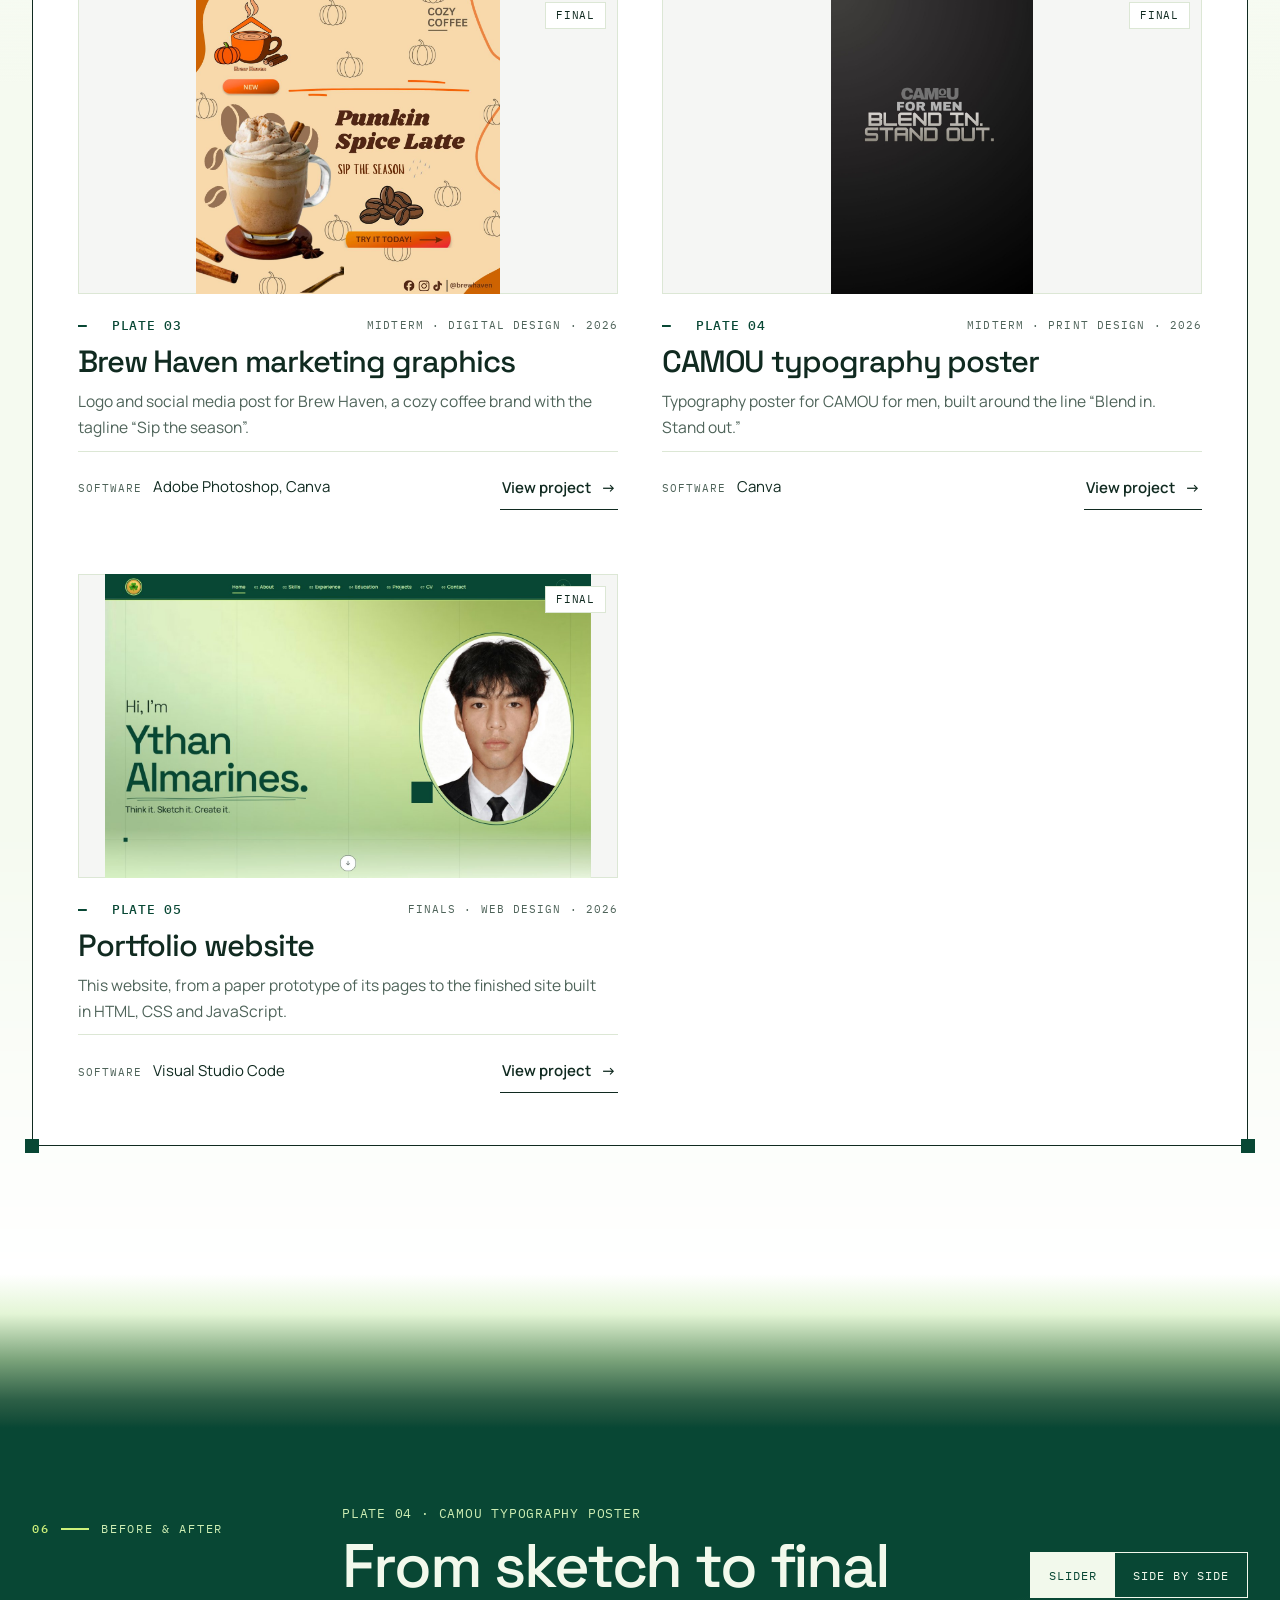
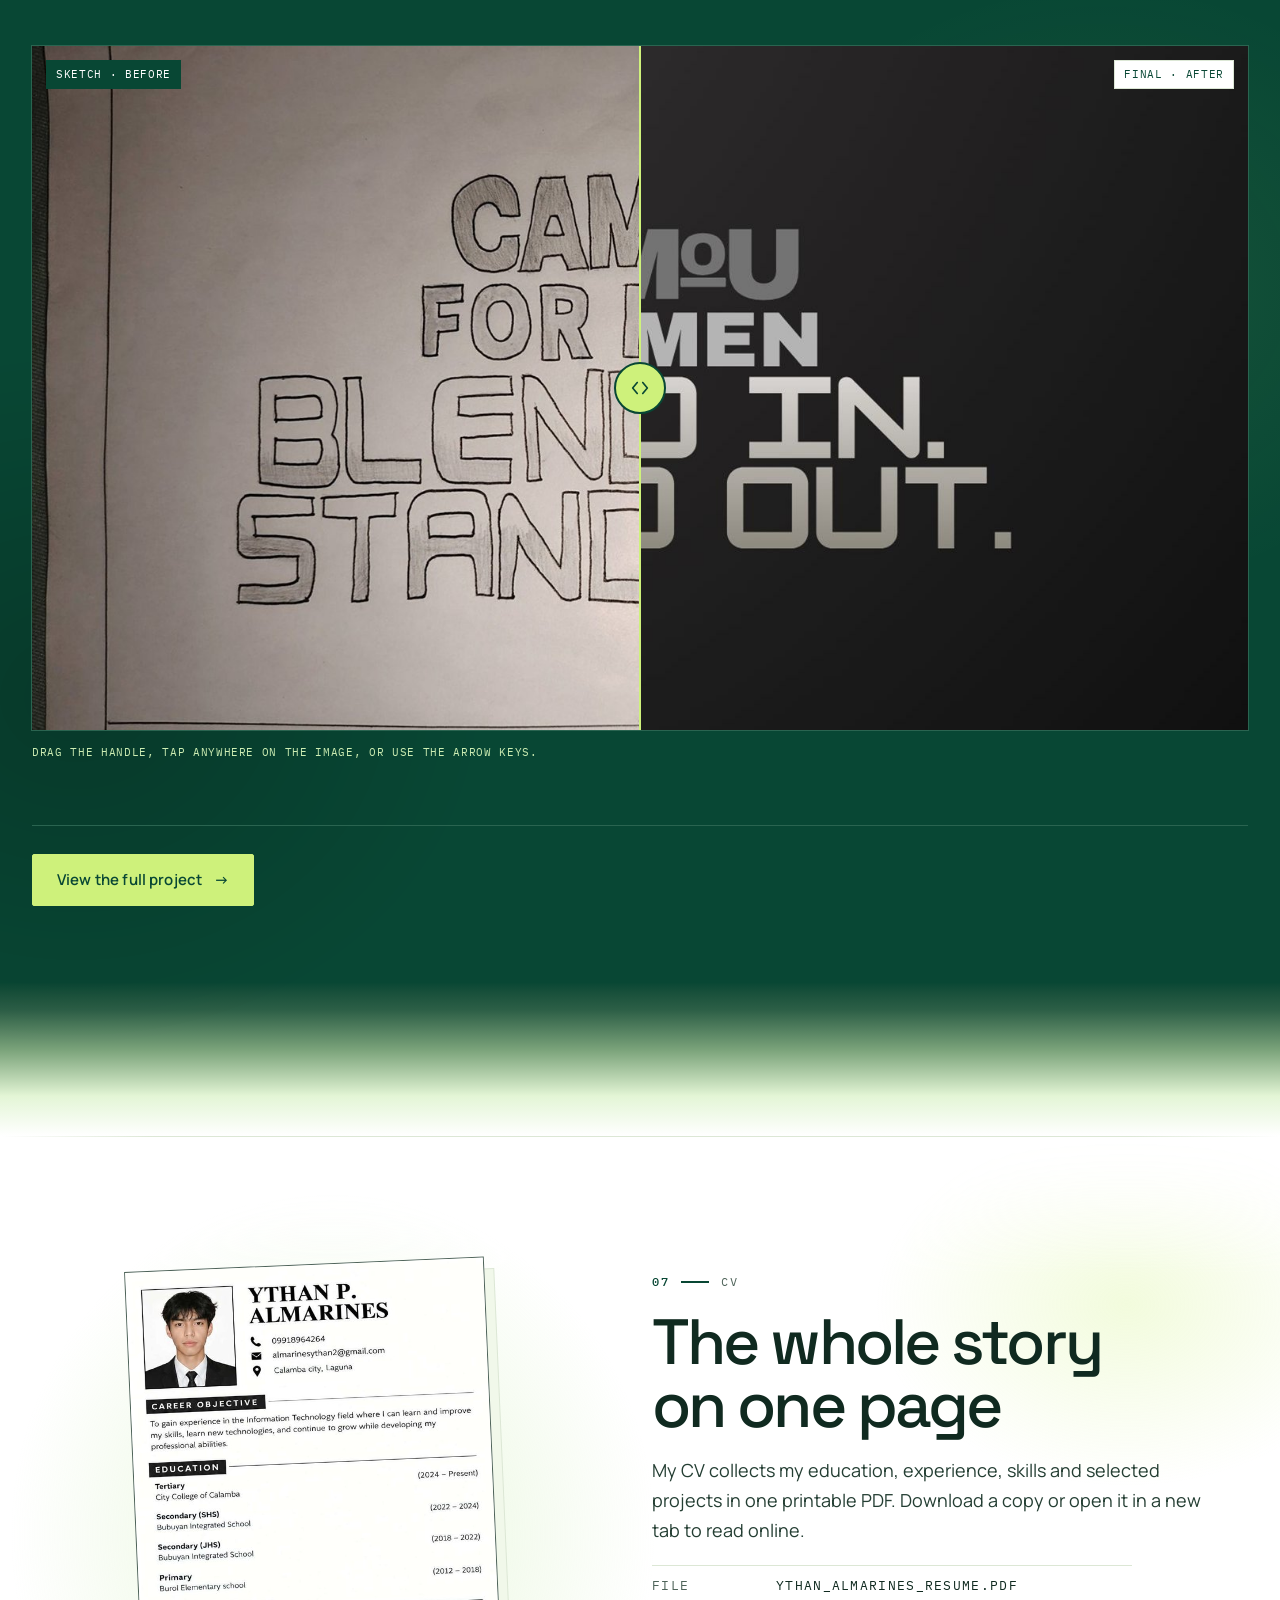
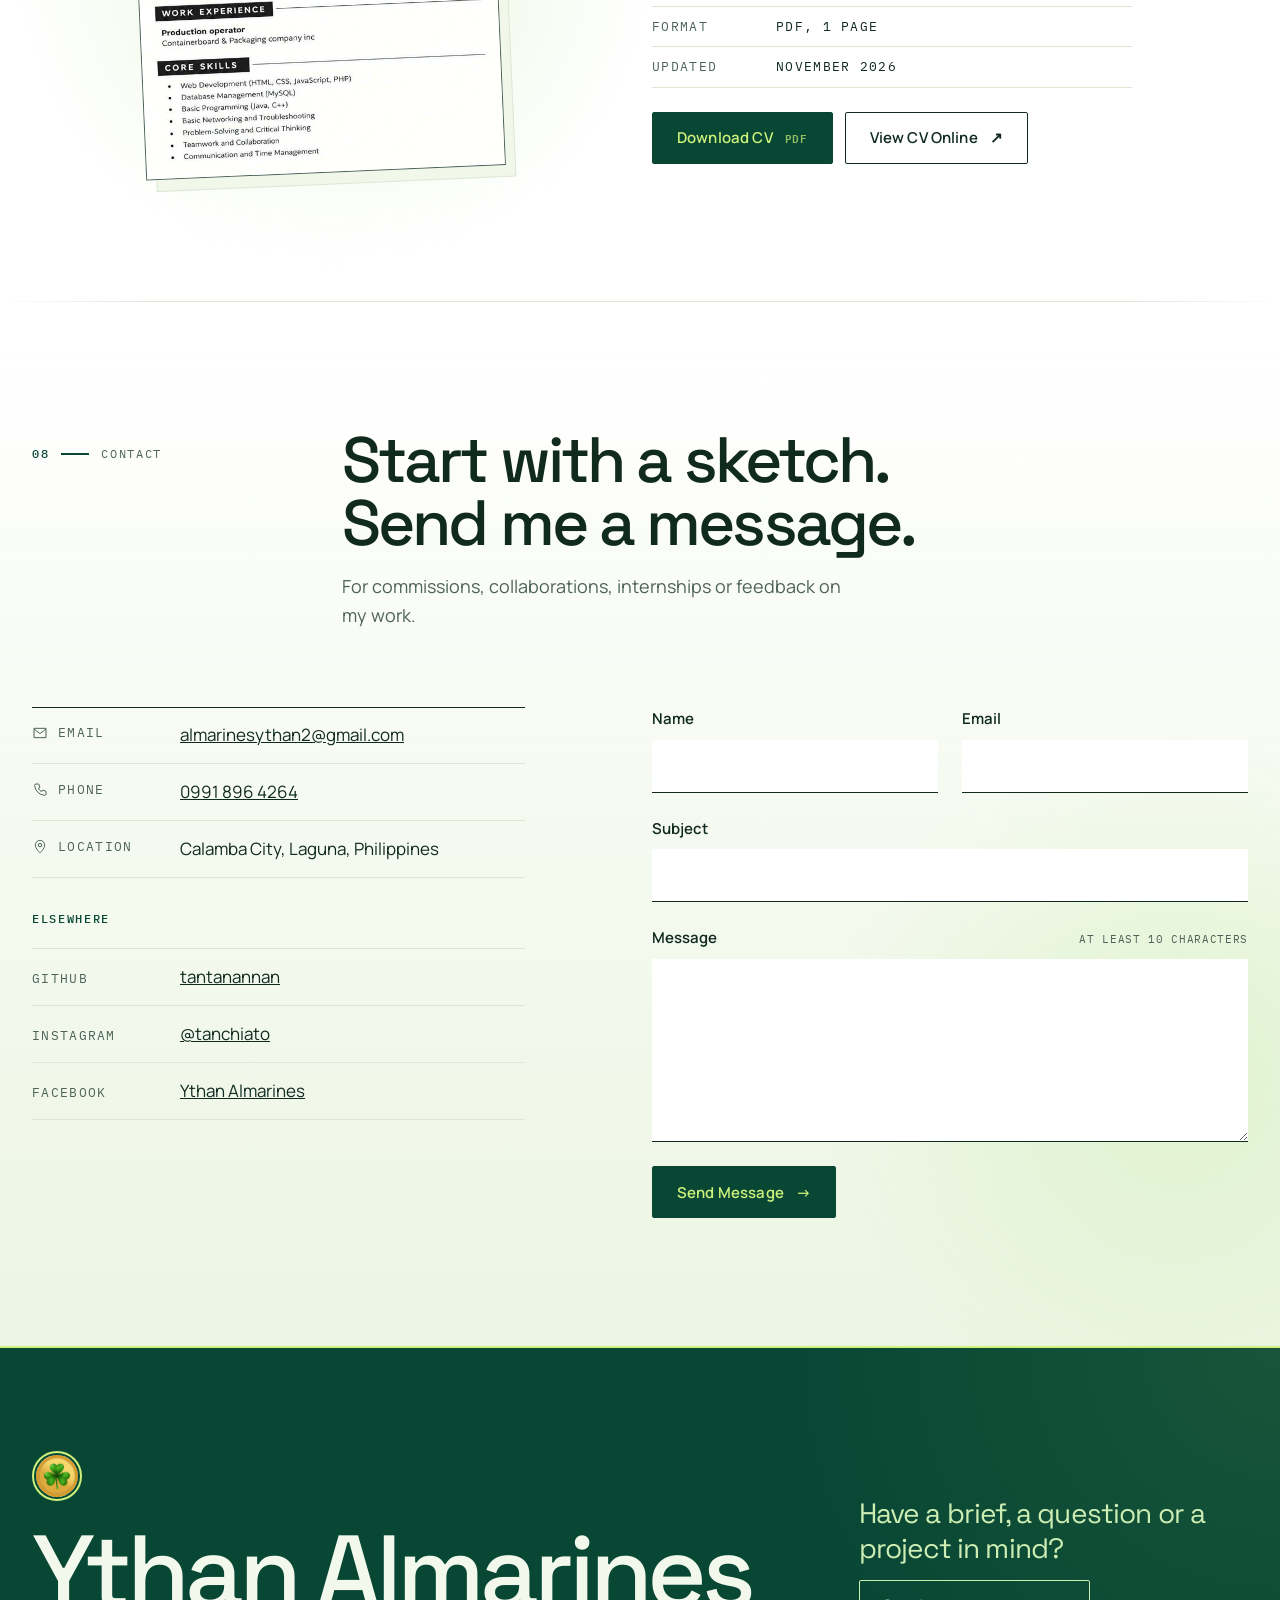
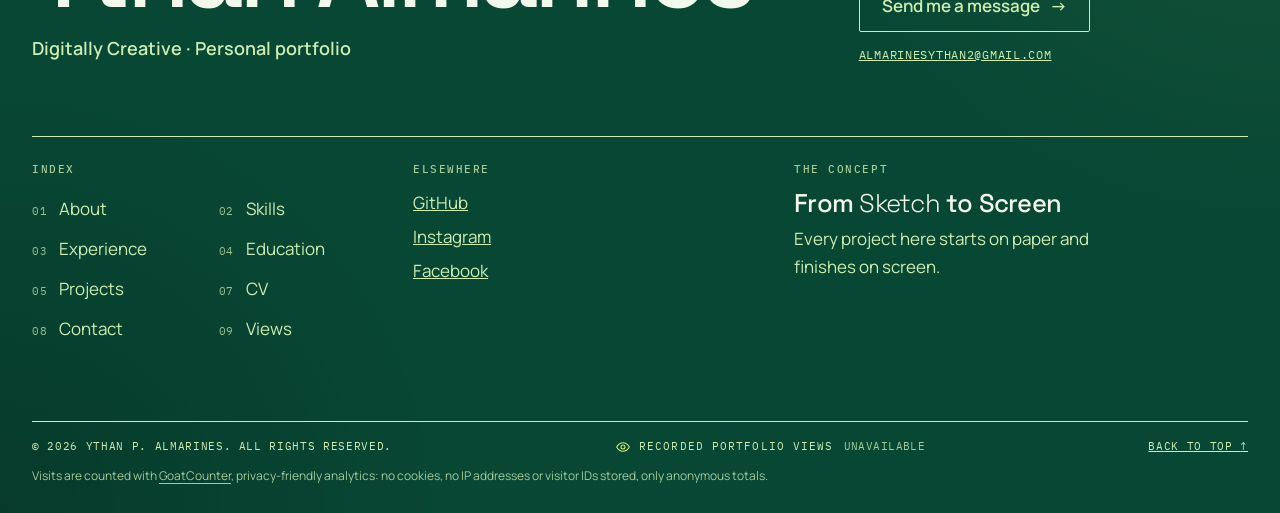
==== commit f5cf10aa: "Add the professional title Digitally Creative Shown on the cover between the name and the tagline, a" ====
--- a/index.html
+++ b/index.html
@@ -107,6 +107,7 @@
         <span class="line"><span class="in-hi">Hi, I&rsquo;m</span></span>
         <span class="line"><span class="in-name">Ythan<br>Almarines<span class="in-dot">.</span><svg class="scribble" viewBox="0 0 600 40" preserveAspectRatio="none" aria-hidden="true"><path pathLength="1" d="M6 24 C 90 14, 190 30, 300 20 S 480 12, 594 22 M 40 32 C 160 26, 330 34, 560 28"/></svg></span></span>
       </h1>
+      <p class="intro-role mono" data-exit><span>Digitally Creative</span></p> <!-- Your professional title -->
       <p class="intro-tagline" data-exit><span>Think it. Sketch it. Create it.</span></p> <!-- Your tagline -->
     </div>
   </div>
@@ -178,6 +179,7 @@
         <p class="glance-title mono reveal">At a glance</p>
         <dl class="rule-draw" data-stagger=":scope > div">
           <div><dt class="mono">Full name</dt><dd>Ythan P. Almarines</dd></div>
+          <div><dt class="mono">Professional title</dt><dd>Digitally Creative</dd></div> <!-- Same as the title on the cover -->
           <div><dt class="mono">Education</dt><dd>BSIT, City College of Calamba</dd></div>
           <div><dt class="mono">Occupation</dt><dd>3rd year student; previously production operator</dd></div>
           <div><dt class="mono">Technical interests</dt><dd>Computer hardware, IT support, basic networking</dd></div>
@@ -515,7 +517,7 @@
     <div class="foot-id">
       <a class="logo foot-logo" href="#home" aria-label="Logo, back to the top of the homepage"><img src="images/logo/logo.jpg" alt="" width="192" height="192" decoding="async"></a>
       <p class="foot-name">Ythan Almarines</p>
-      <p class="foot-role">Personal portfolio</p>
+      <p class="foot-role">Digitally Creative &middot; Personal portfolio</p>
     </div>
     <div class="foot-cta">
       <p class="foot-ask">Have a brief, a question or a project in mind?</p>
--- a/css/style.css
+++ b/css/style.css
@@ -406,8 +406,14 @@
 .scribble { position: absolute; left: 0; width: 100%; bottom: -.14em; height: .2em; overflow: visible; color: var(--marker); }
 .scribble path { fill: none; stroke: currentColor; stroke-width: 1.6; stroke-linecap: round; stroke-linejoin: round; }
 .scribble path { stroke-width: 2.2; }
-.intro-tagline {
-  margin-top: clamp(14px, 2.4svh, 26px); max-width: 32ch;
+/* Professional title: a catalogue label between the name and the tagline, led by a short marker rule */
+.intro-role {
+  margin-top: clamp(20px, 3.2svh, 34px); color: var(--marker-ink); font-weight: 500;
+  font-size: clamp(.8125rem, .65rem + .55vw, 1.0625rem); letter-spacing: .16em;
+}
+.intro-role > span { display: inline-flex; align-items: center; gap: 12px; }
+.intro-role > span::before { content: ""; width: 28px; height: 1.5px; background: currentColor; flex: 0 0 auto; }.intro-tagline {
+  margin-top: clamp(10px, 1.6svh, 18px); max-width: 32ch;
   font-family: var(--f-body); font-weight: 500; font-size: clamp(1.05rem, .7rem + 1.3vw, 1.55rem); line-height: 1.4; letter-spacing: -.01em;
 }
 .intro-tagline > span { display: inline-block; }
@@ -959,6 +965,7 @@
 .motion .in-hi { animation: mask-up calc(700ms * var(--k)) var(--ease) calc(200ms * var(--k)) both; }
 .motion .in-name { animation: mask-up calc(850ms * var(--k)) var(--ease) calc(300ms * var(--k)) both; }
 .motion .scribble path { animation: pencil calc(600ms * var(--k)) var(--ease-io) calc(820ms * var(--k)) both; }
+.motion .intro-role > span { animation: rise calc(520ms * var(--k)) var(--ease) calc(480ms * var(--k)) both; }
 .motion .intro-tagline > span { animation: rise calc(560ms * var(--k)) var(--ease) calc(560ms * var(--k)) both; }
 .motion .cue-ring { animation: rise calc(500ms * var(--k)) var(--ease) calc(950ms * var(--k)) both; }
 @keyframes grow-y { from { transform: scaleY(0); } }
@@ -975,6 +982,7 @@
 .intro::before { --sy: 16svh; --ss: 1.06; }
 .intro-photo { --sy: 22svh; --ss: .9; --so: .15; }
 .intro-name { --sy: 14svh; --so: 0; }
+.intro-role { --sy: 12svh; --so: 0; --end: 65%; --rate: 1.54; }
 .intro-tagline { --sy: 10svh; --so: 0; --end: 60%; --rate: 1.67; }
 .intro-cue { --so: 0; --end: 18%; --rate: 5.5; }
 @keyframes intro-exit { to { transform: translate3d(0, var(--sy, 0px), 0) scale(var(--ss, 1)); opacity: var(--so, 1); } }
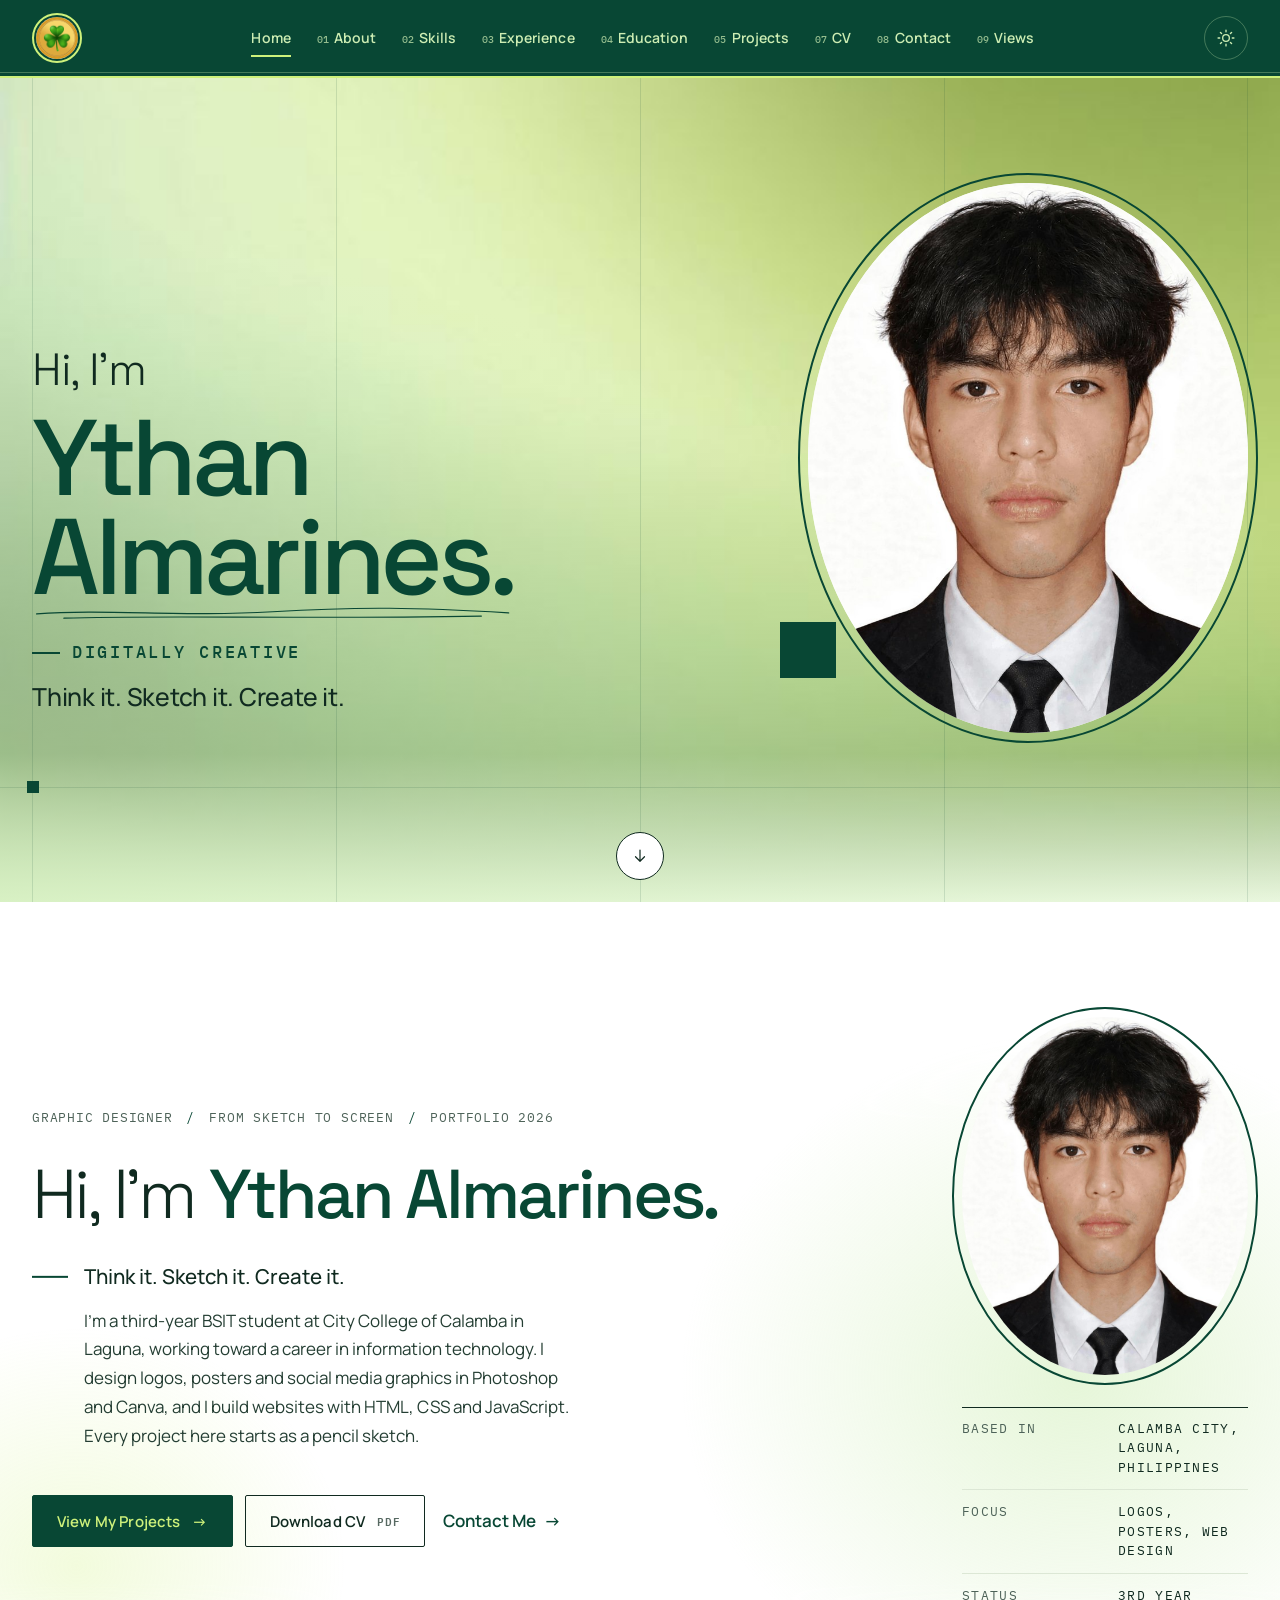
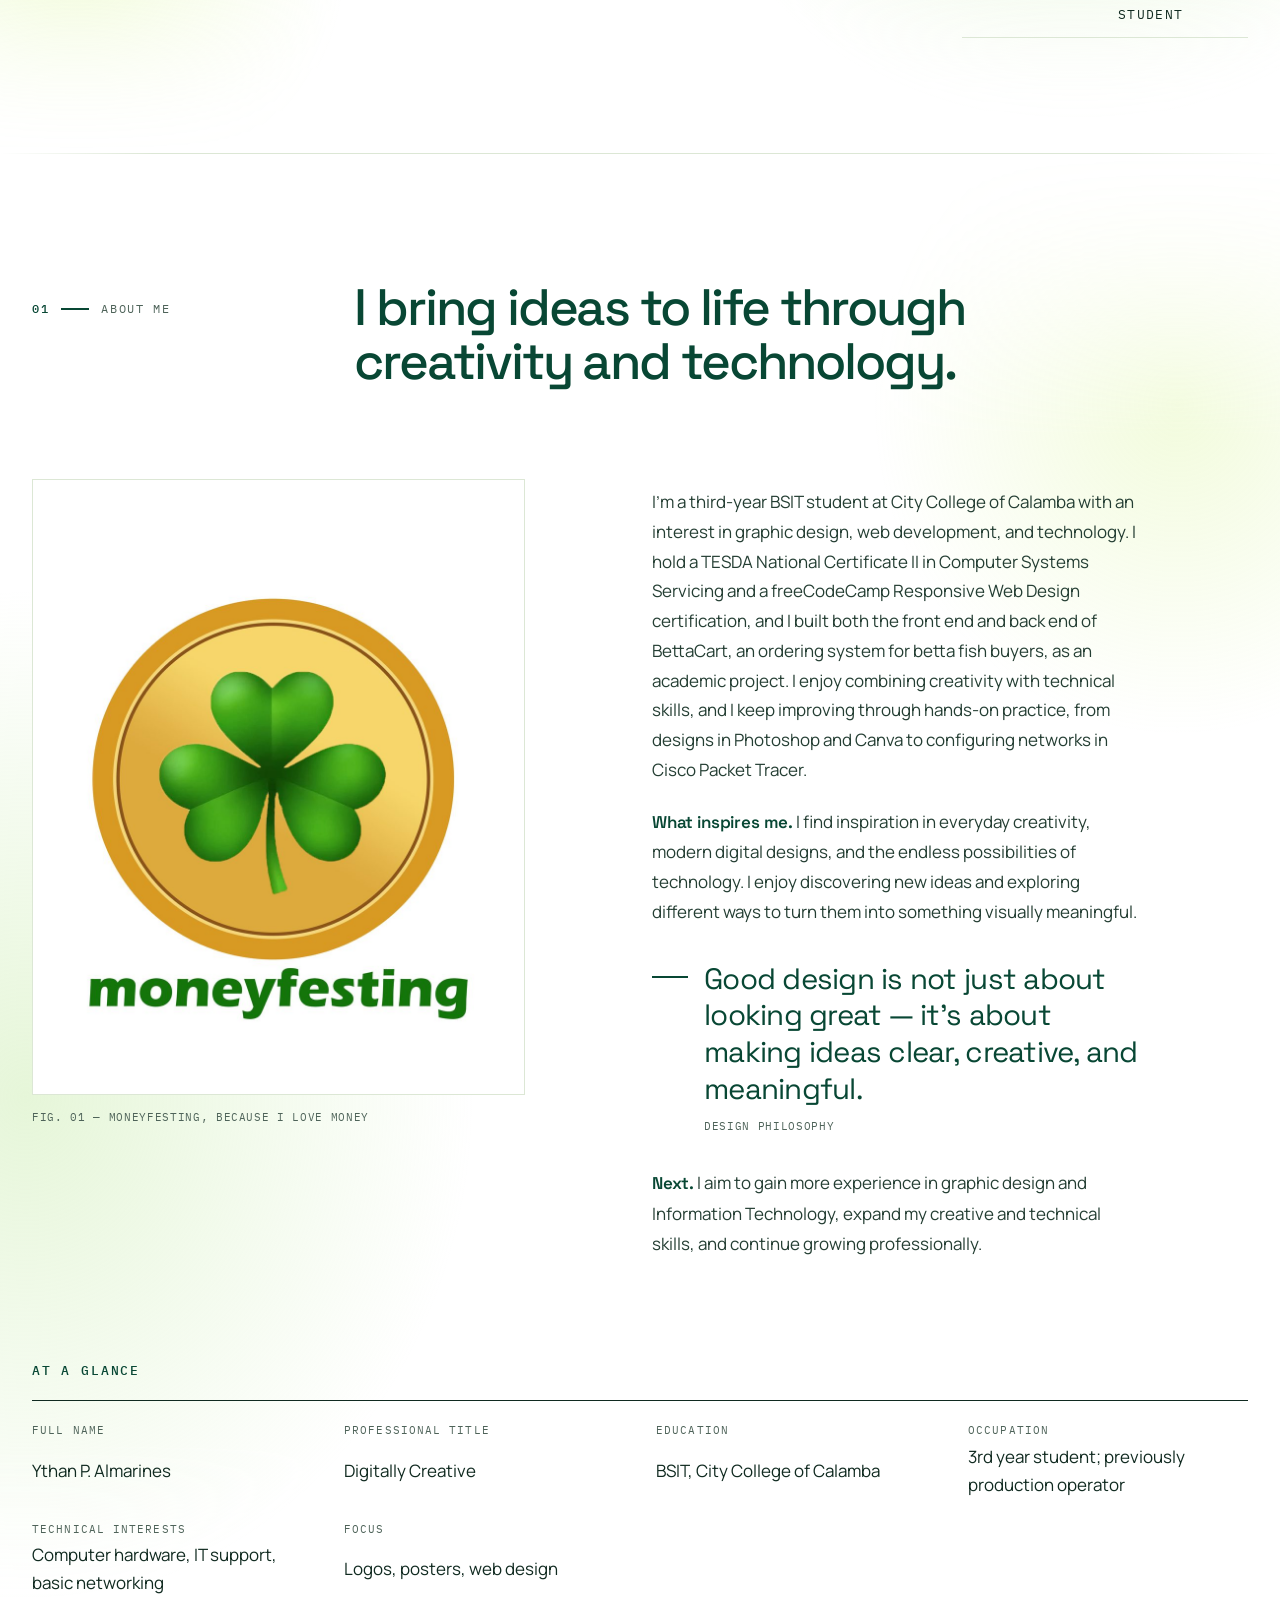
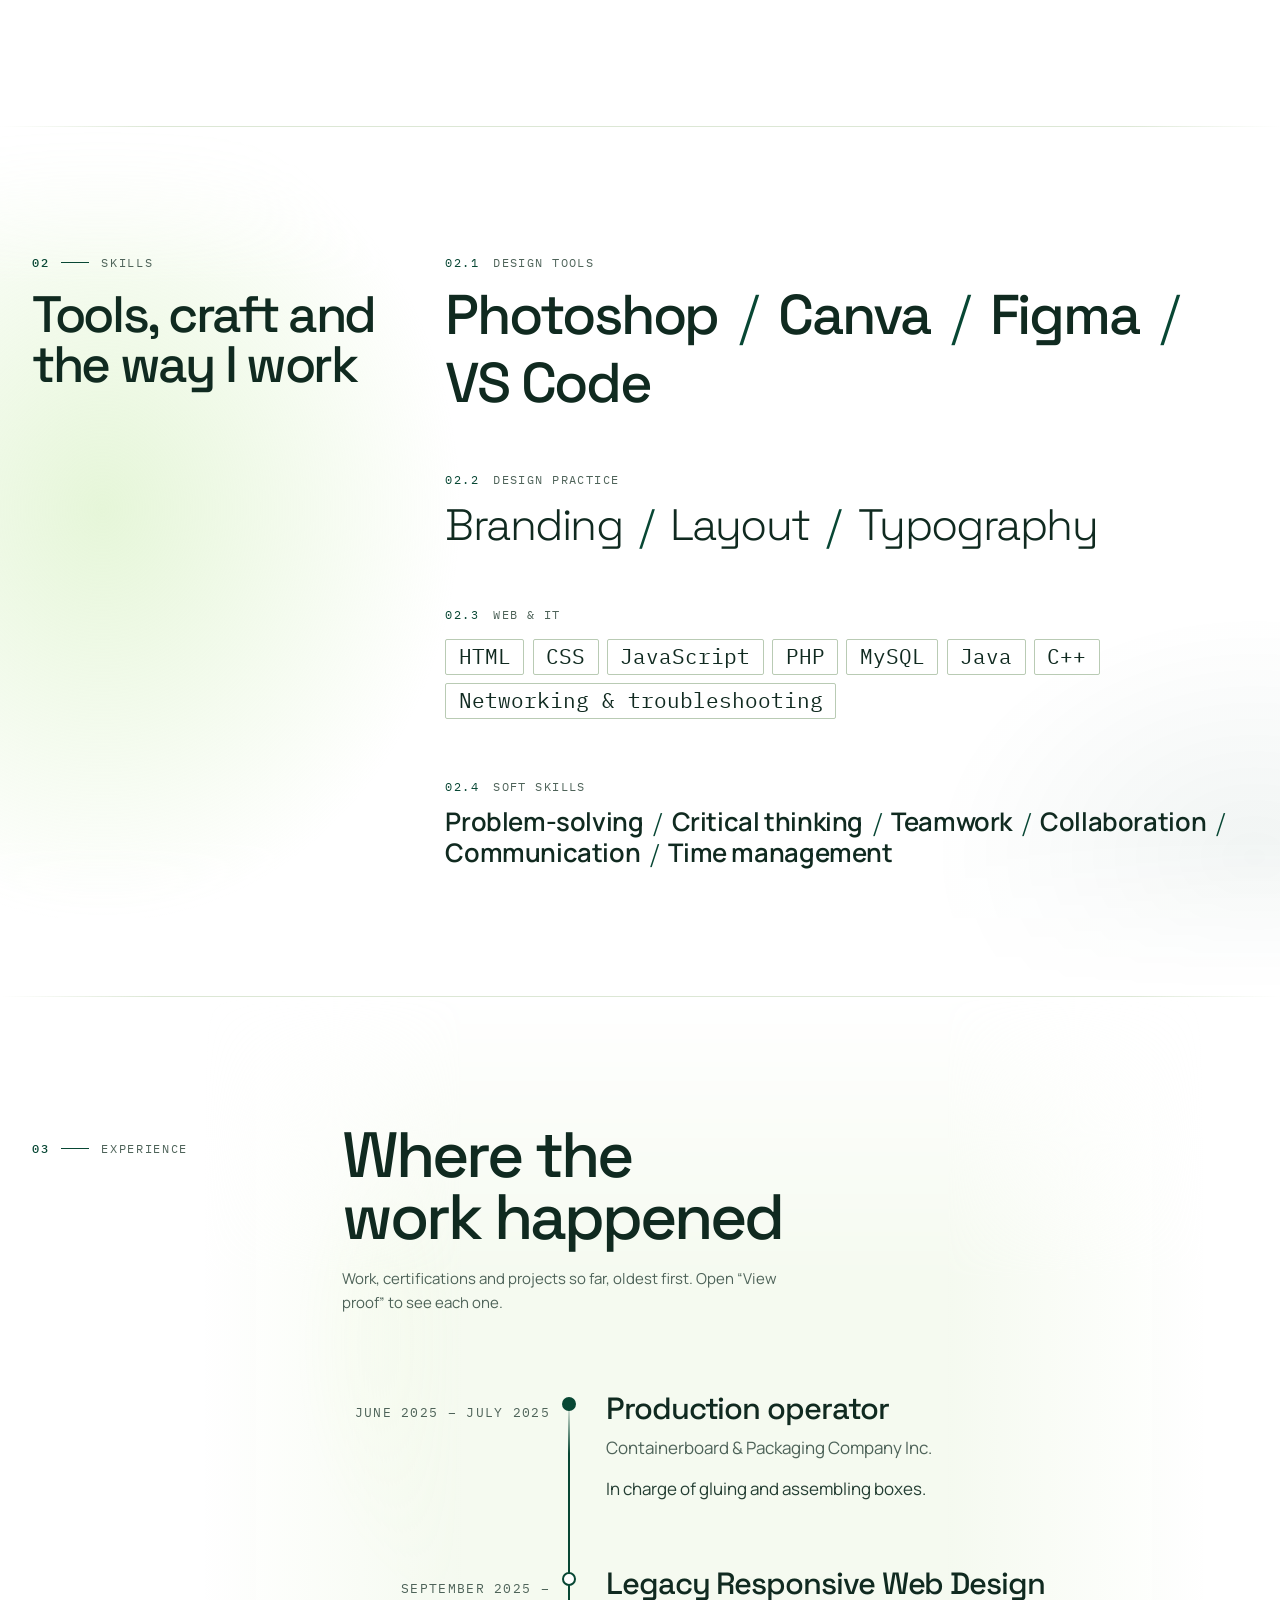
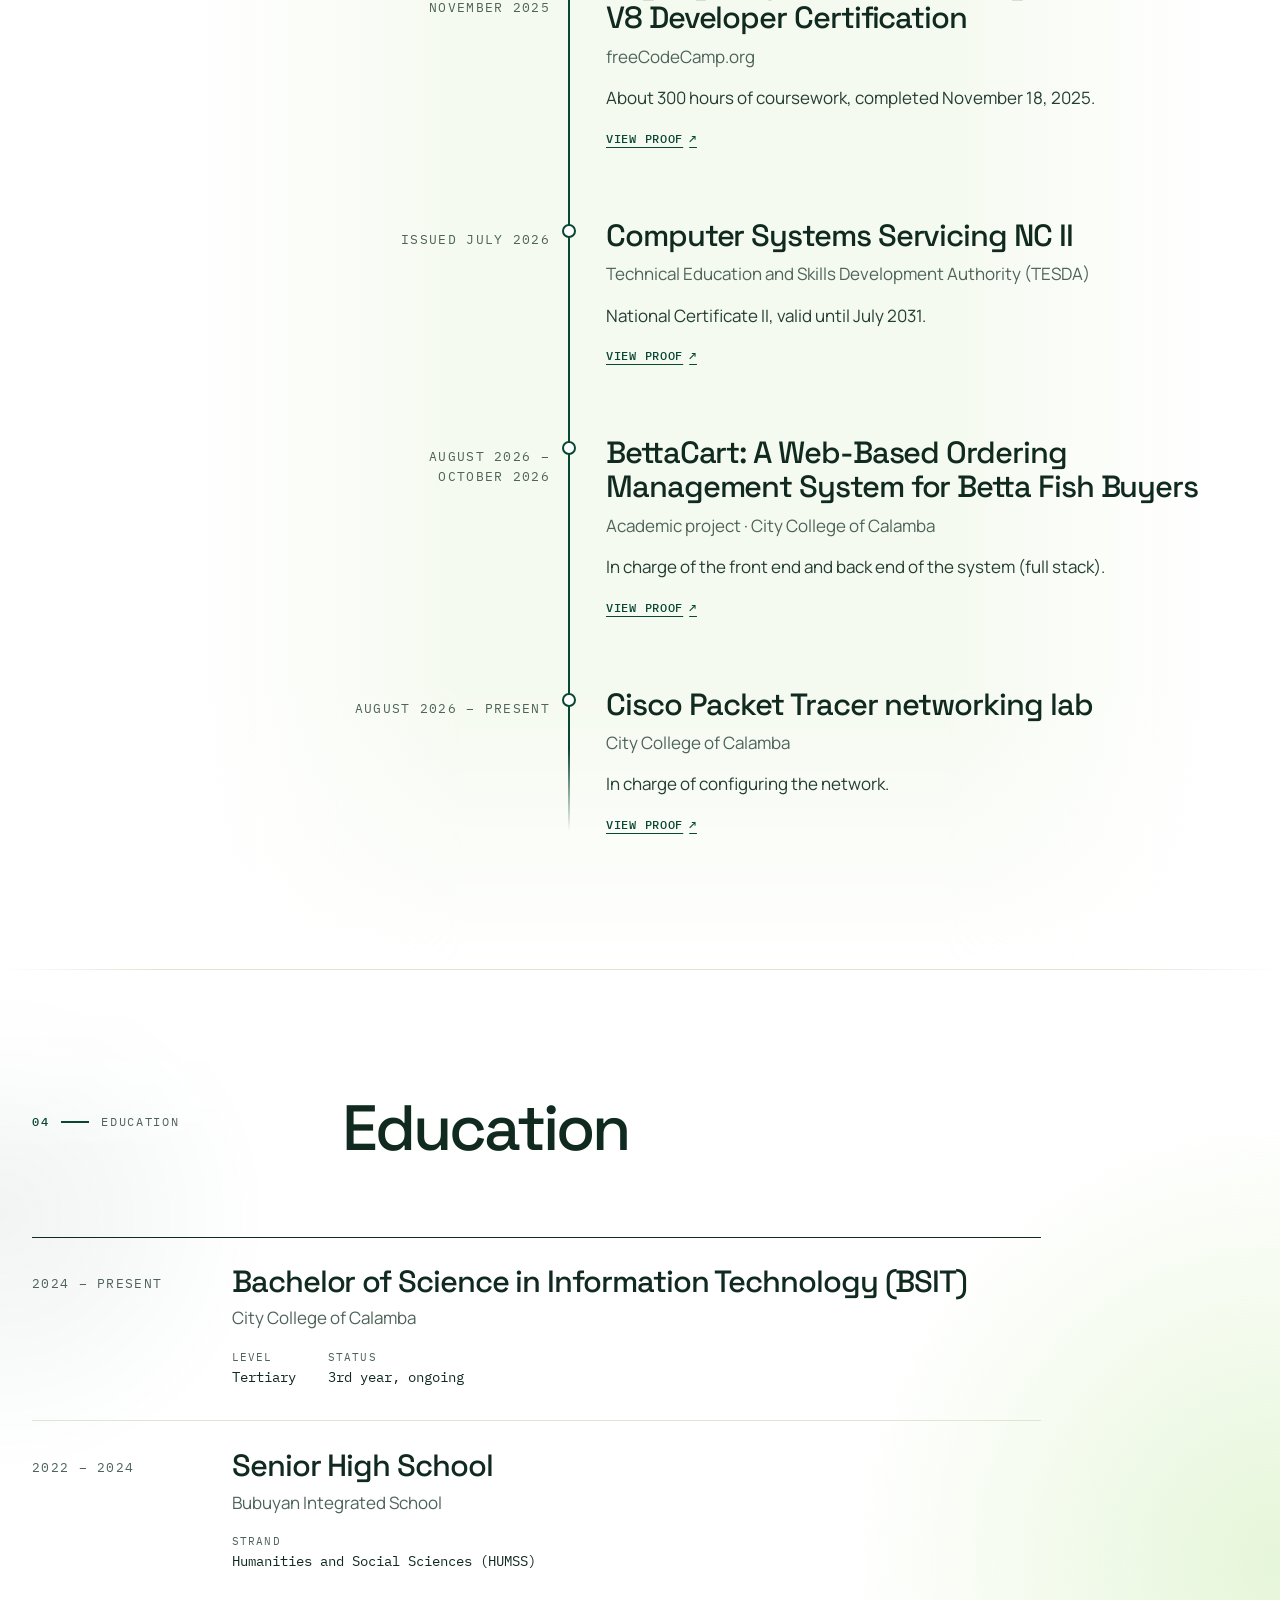
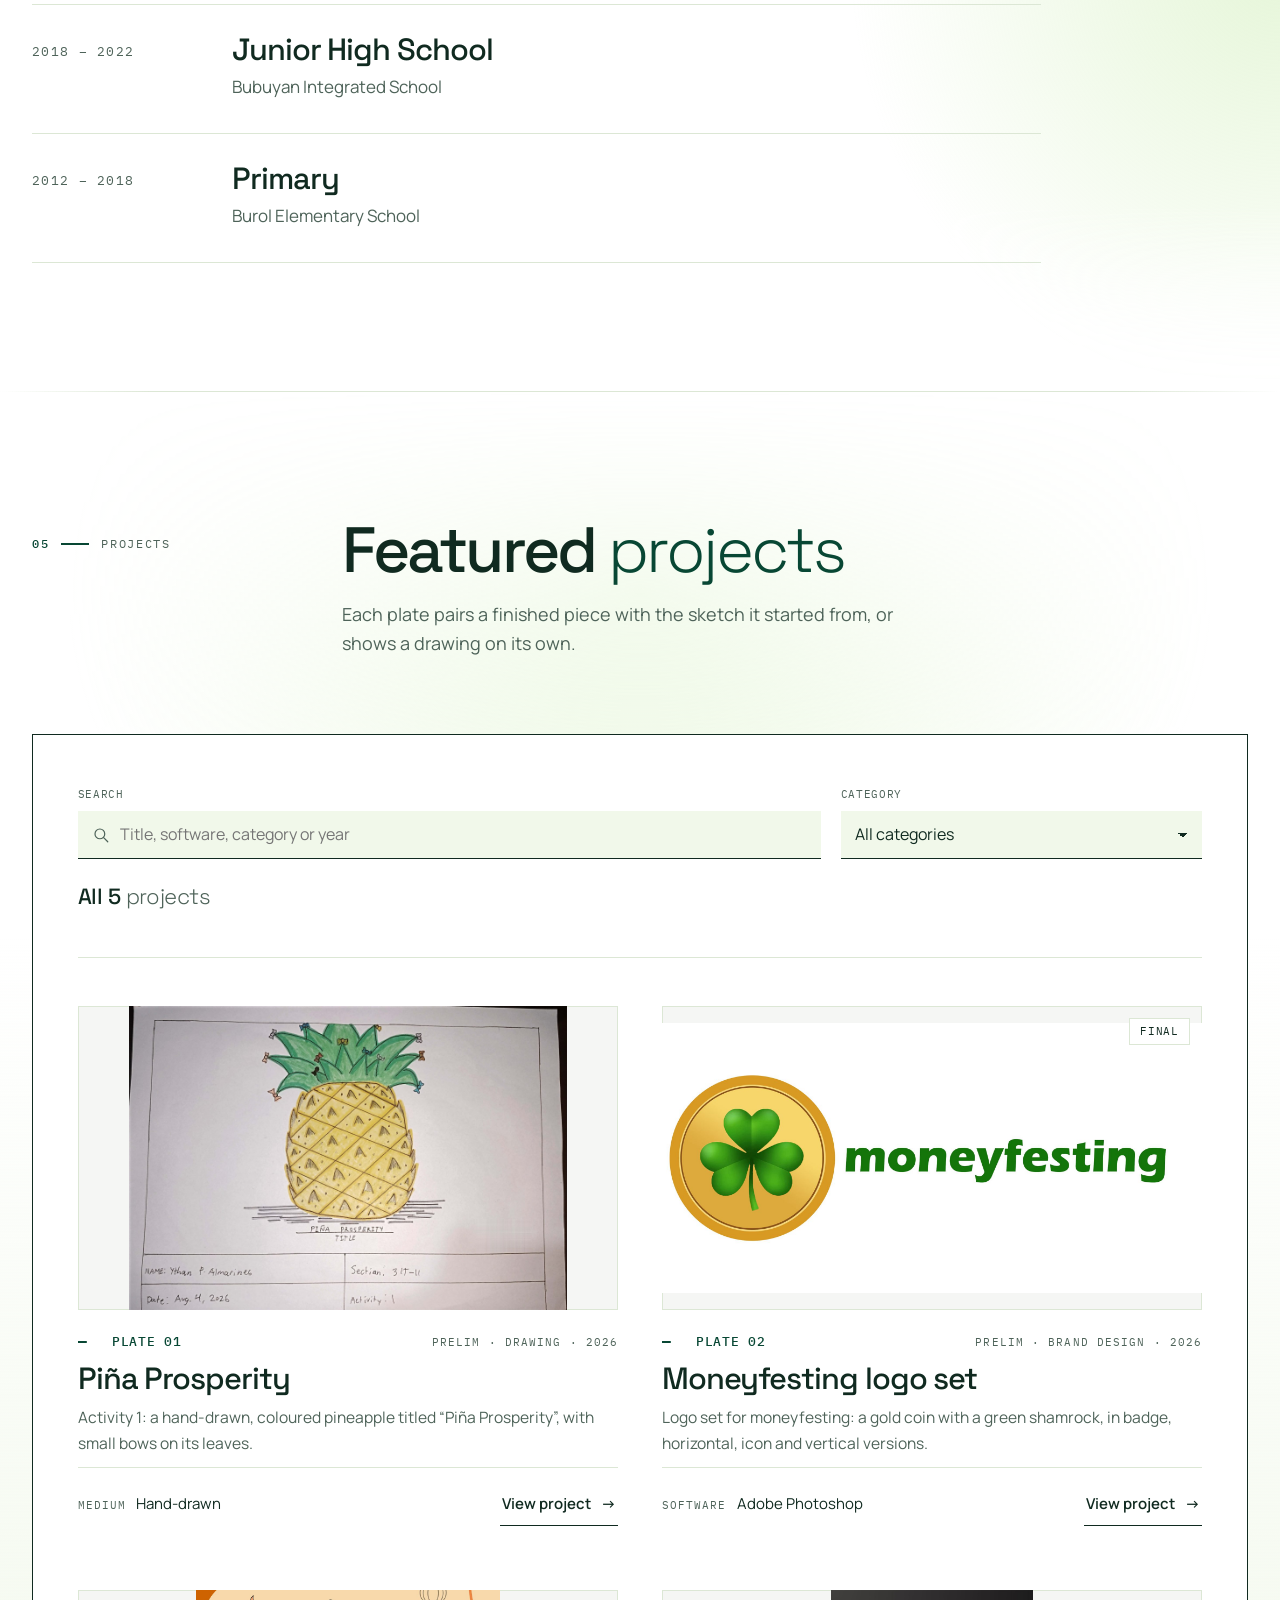
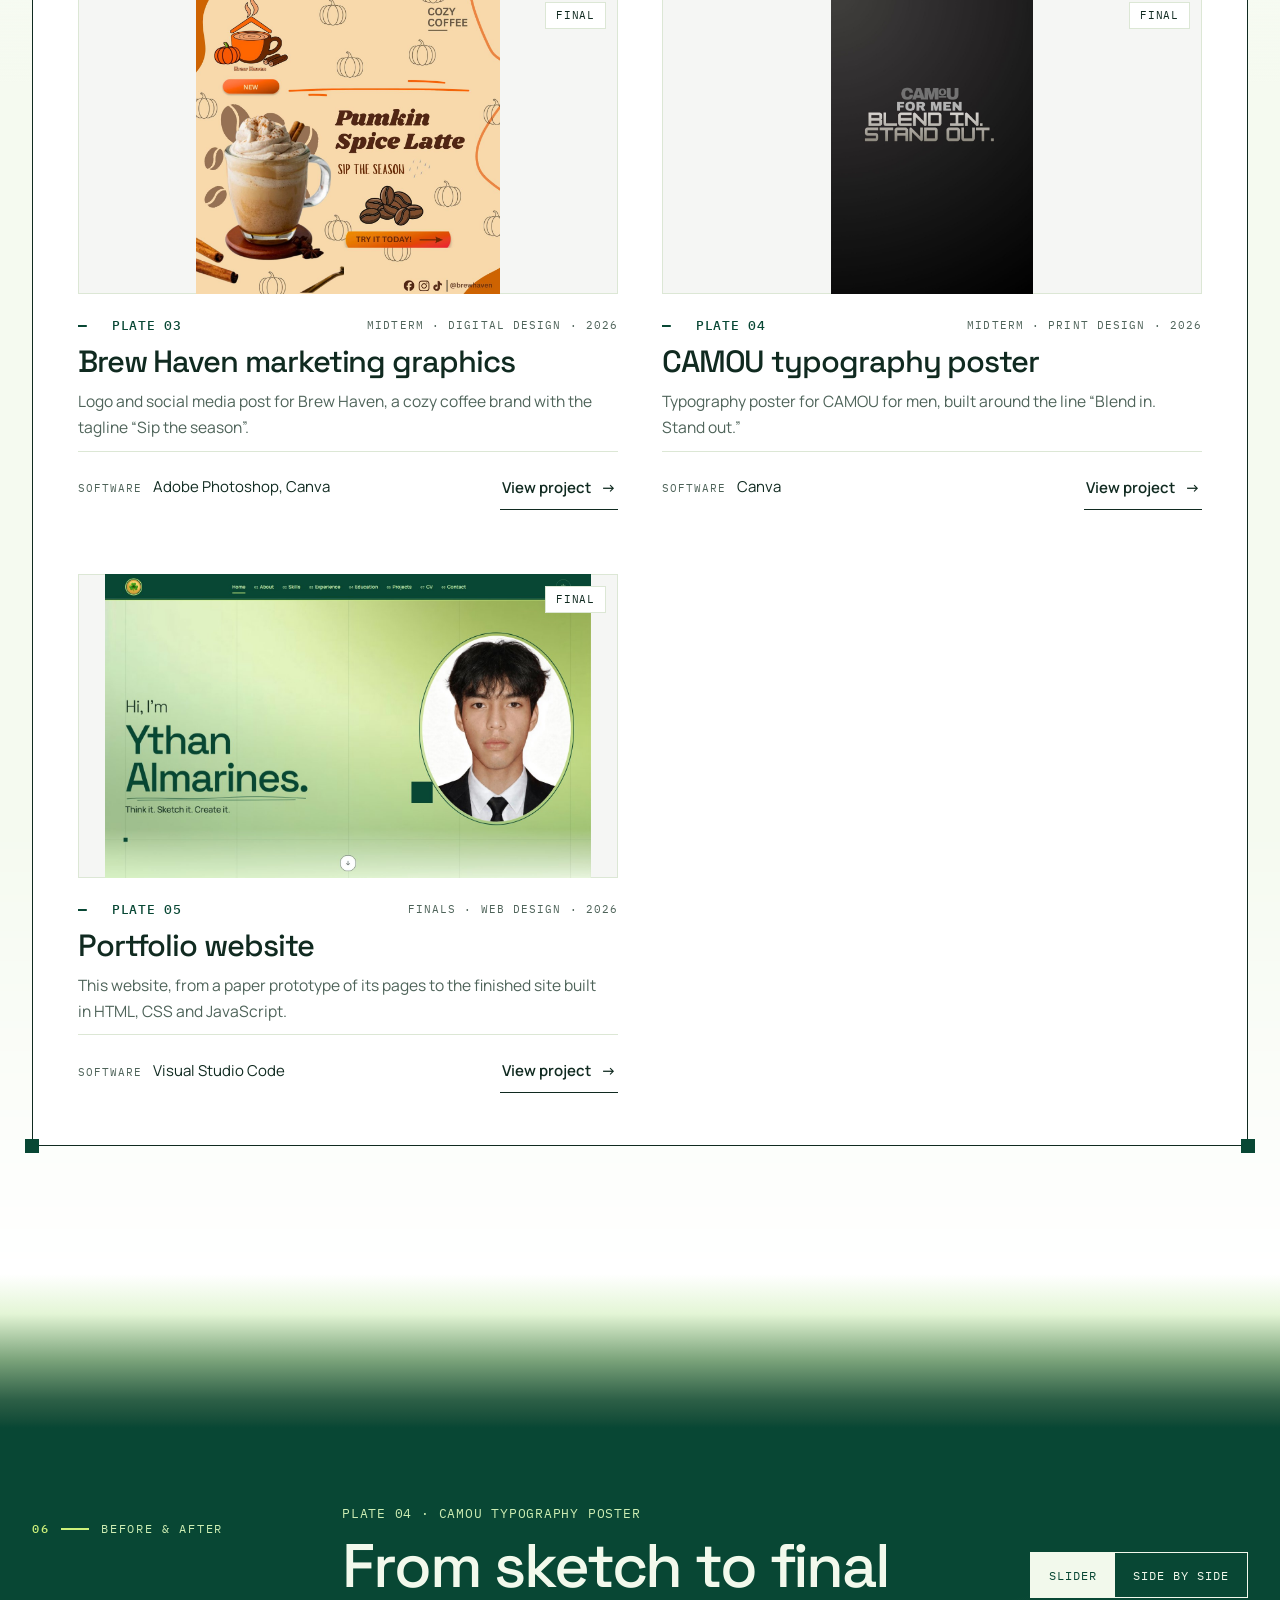
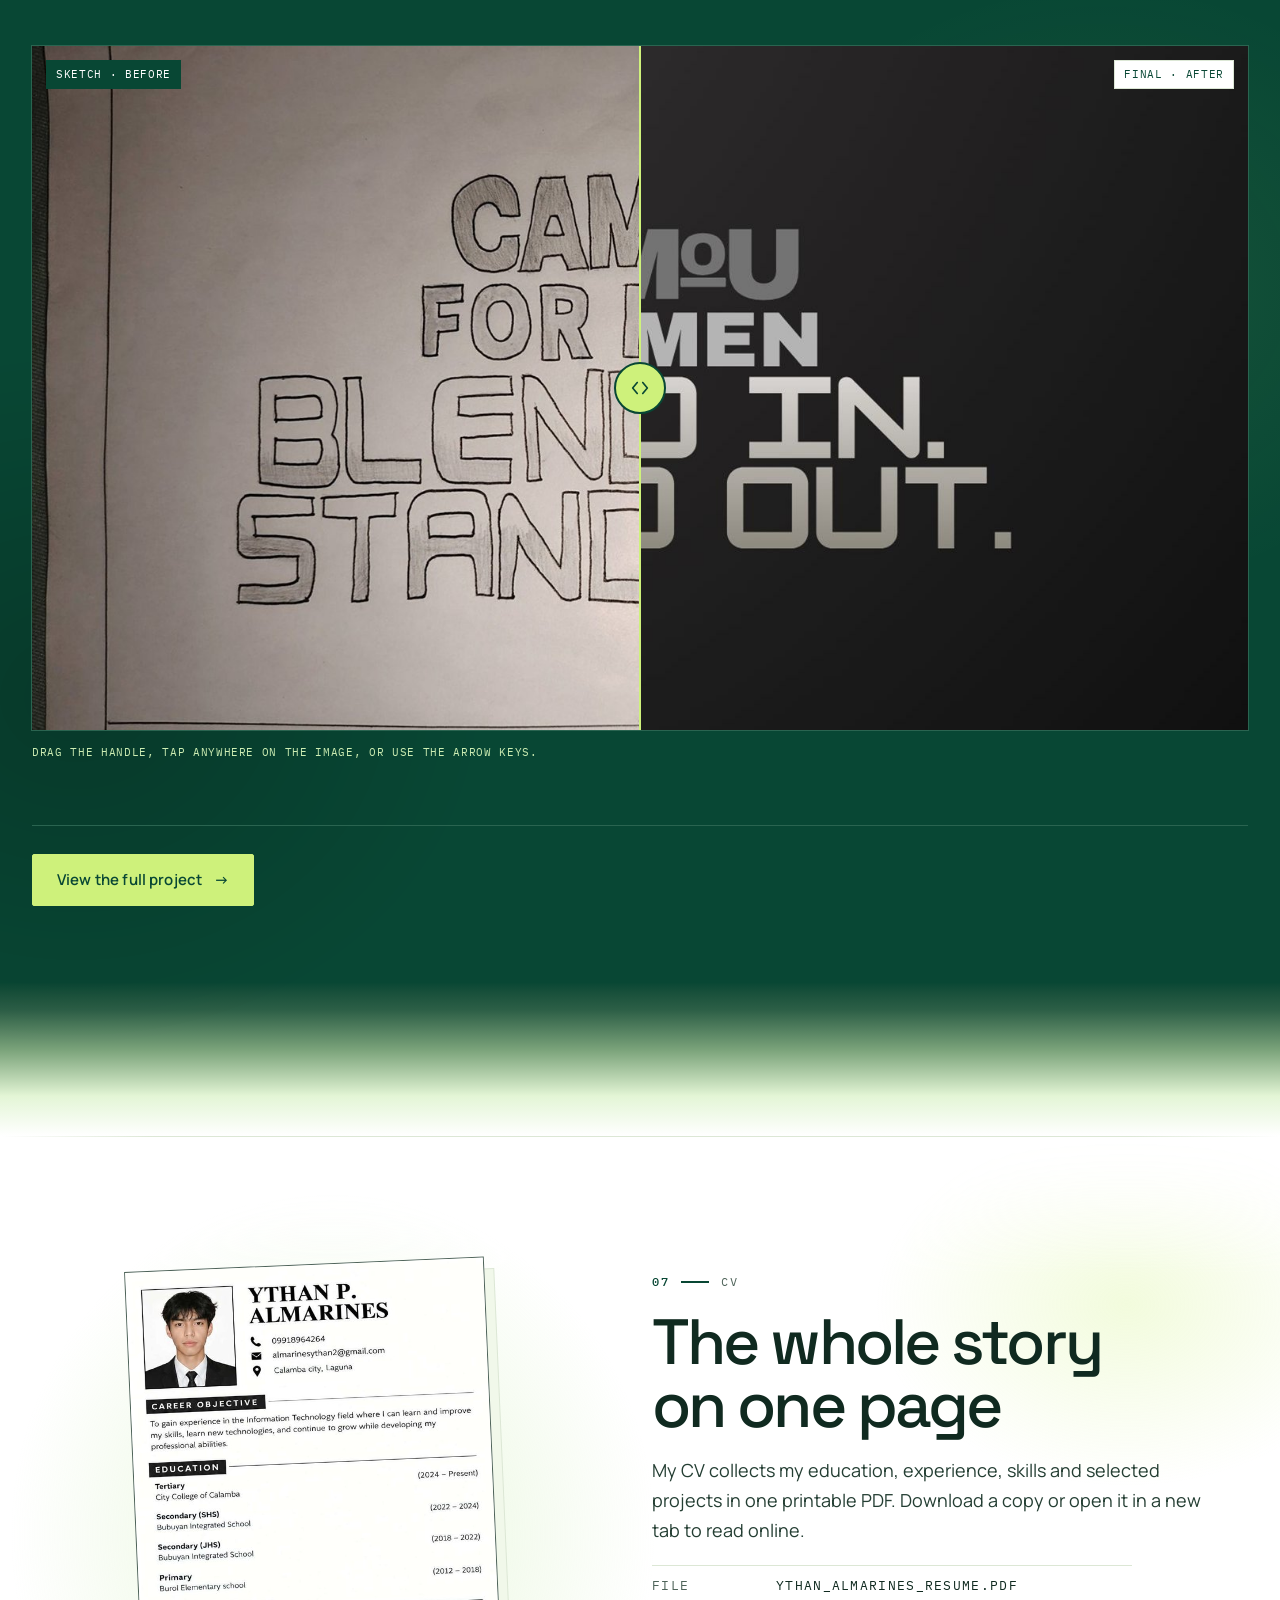
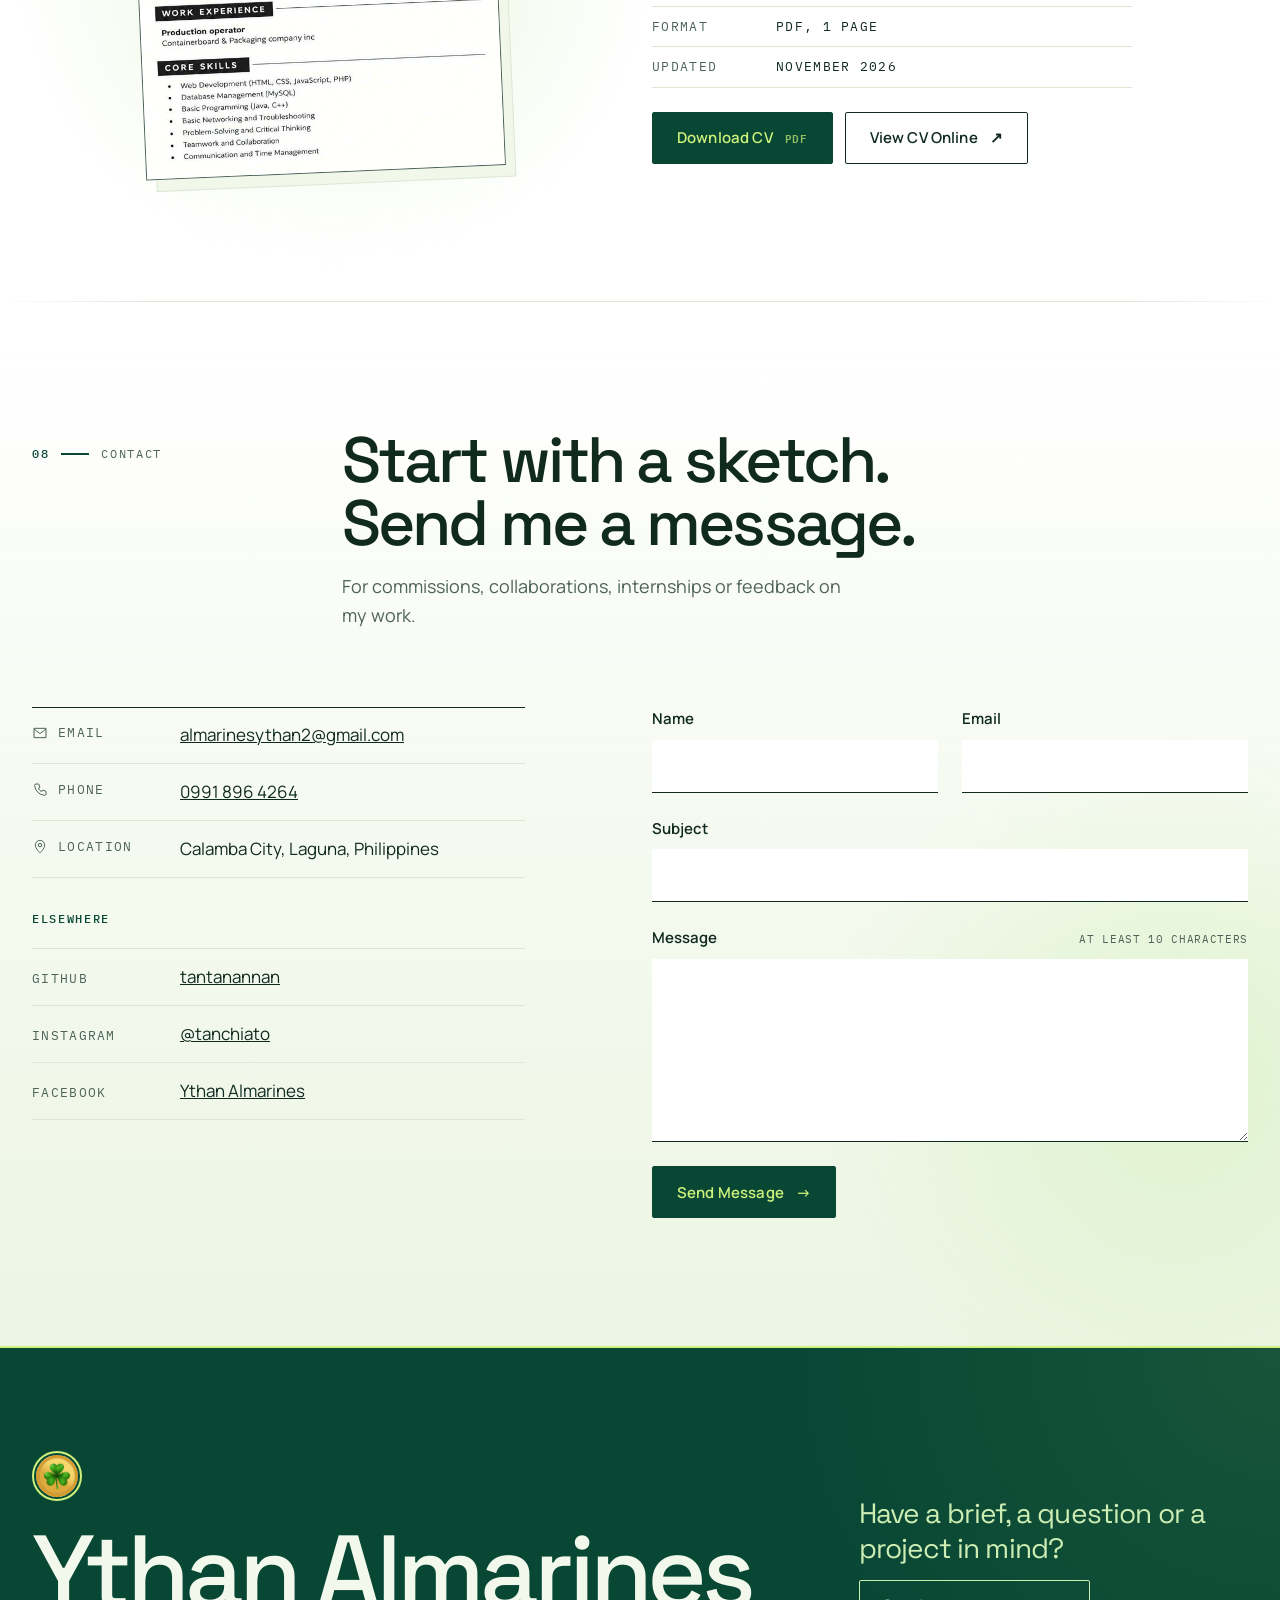
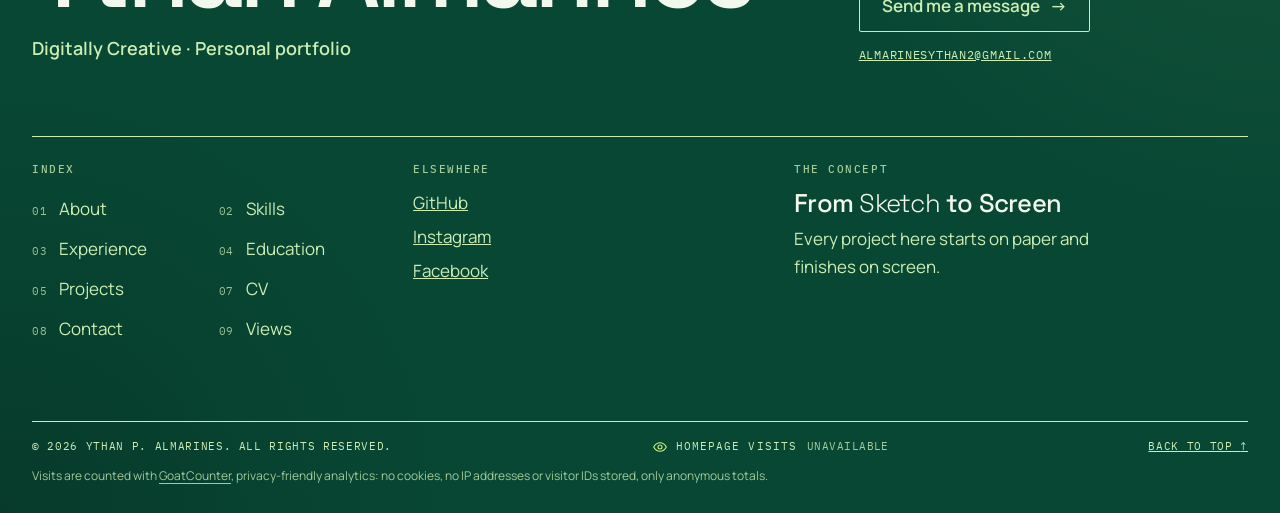
==== commit 4bb955e8: "Add files via upload" ====
--- a/index.html
+++ b/index.html
@@ -554,7 +554,7 @@
     </div>
     <div class="foot-row mono">
       <span>&copy; 2026 Ythan P. Almarines. All rights reserved.</span>
-      <p class="foot-views" data-views hidden><svg class="eye" width="16" height="16" viewBox="0 0 24 24" aria-hidden="true" fill="none" stroke="currentColor" stroke-width="1.6" stroke-linecap="round" stroke-linejoin="round"><path d="M2.5 12S6 5.5 12 5.5 21.5 12 21.5 12 18 18.5 12 18.5 2.5 12 2.5 12z"/><circle cx="12" cy="12" r="3"/></svg><span>Recorded Portfolio Views</span> <span class="foot-views-n" data-views-n>Loading&hellip;</span></p> <!-- Filled in by js/site.js from GoatCounter -->
+      <p class="foot-views" data-views hidden><svg class="eye" width="16" height="16" viewBox="0 0 24 24" aria-hidden="true" fill="none" stroke="currentColor" stroke-width="1.6" stroke-linecap="round" stroke-linejoin="round"><path d="M2.5 12S6 5.5 12 5.5 21.5 12 21.5 12 18 18.5 12 18.5 2.5 12 2.5 12z"/><circle cx="12" cy="12" r="3"/></svg><span>Homepage Visits</span> <span class="foot-views-n" data-views-n>Loading&hellip;</span></p> <!-- Filled in by js/site.js from GoatCounter -->
       <a href="#home">Back to top <span aria-hidden="true">&uarr;</span></a>
       <p class="foot-privacy">Visits are counted with <a href="https://www.goatcounter.com/help/privacy" target="_blank" rel="noopener">GoatCounter</a>, privacy-friendly analytics: no cookies, no IP addresses or visitor IDs stored, only anonymous totals.</p>
     </div>
